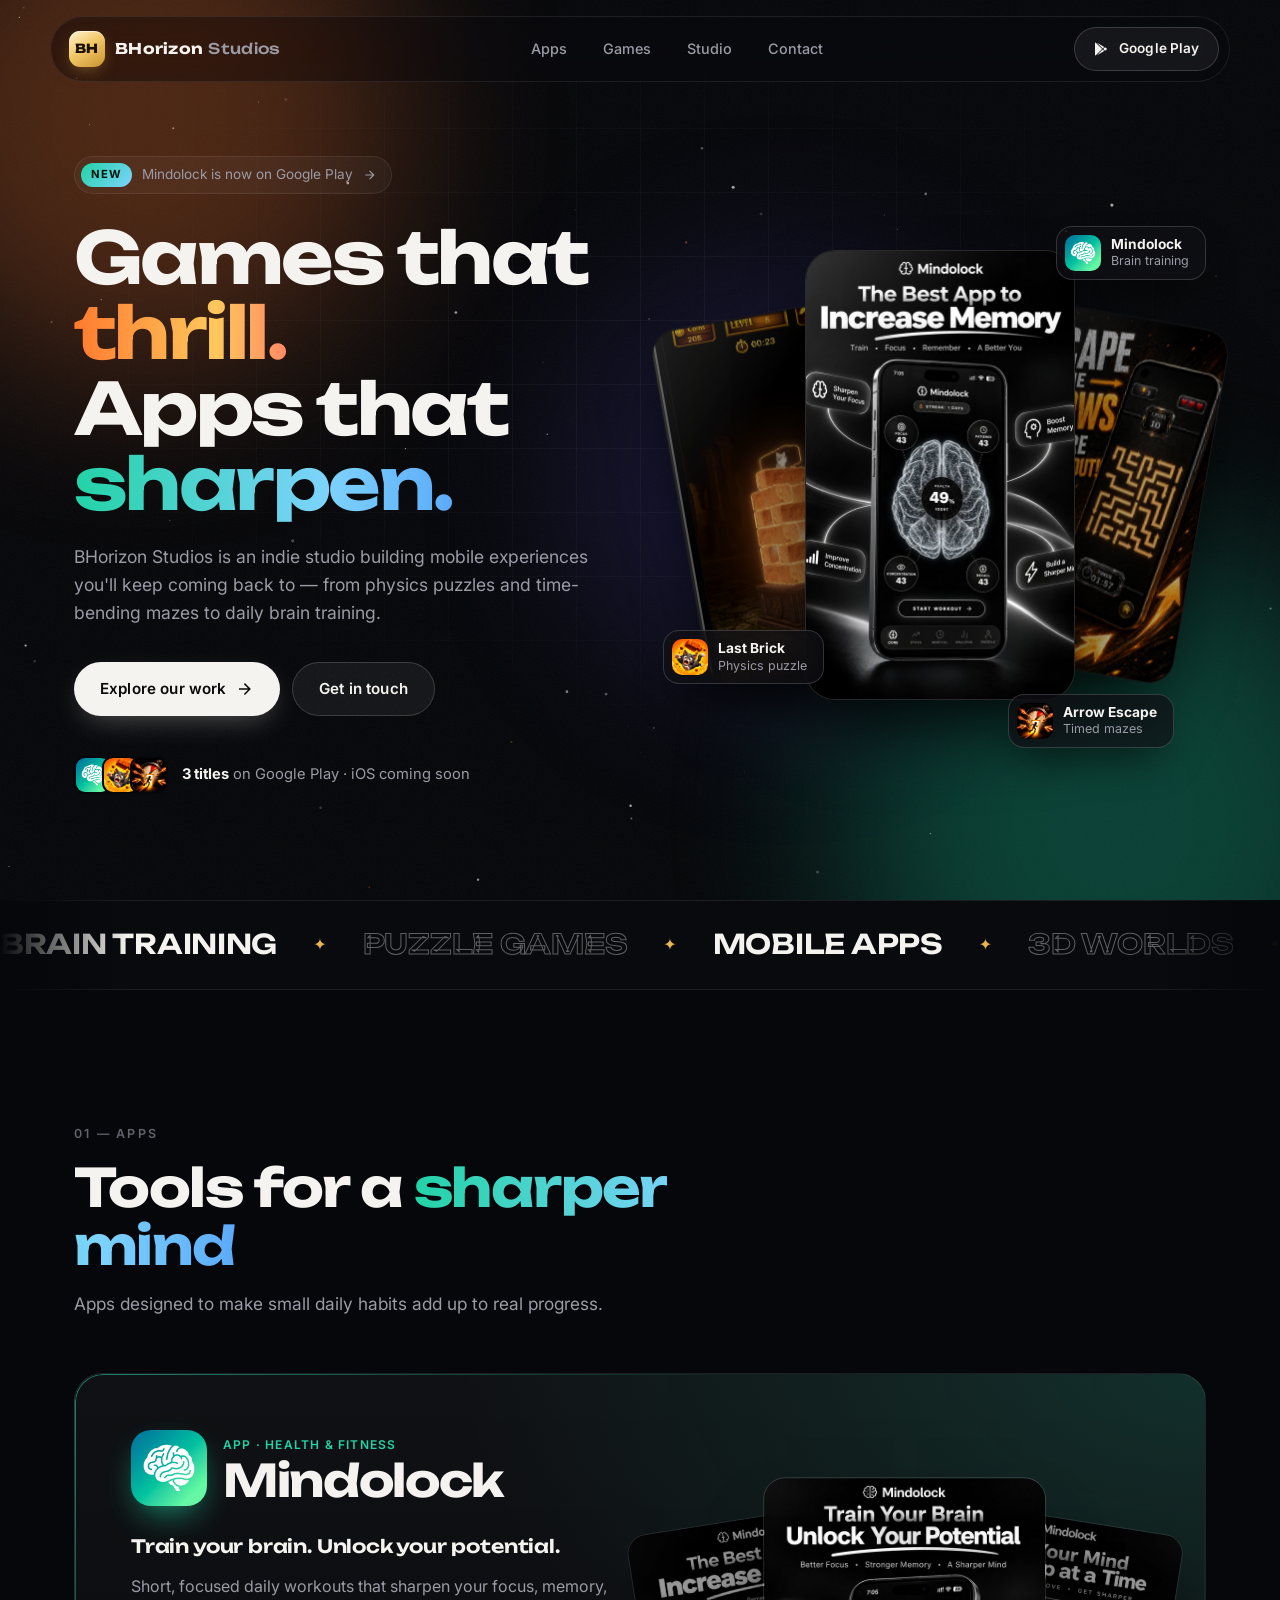
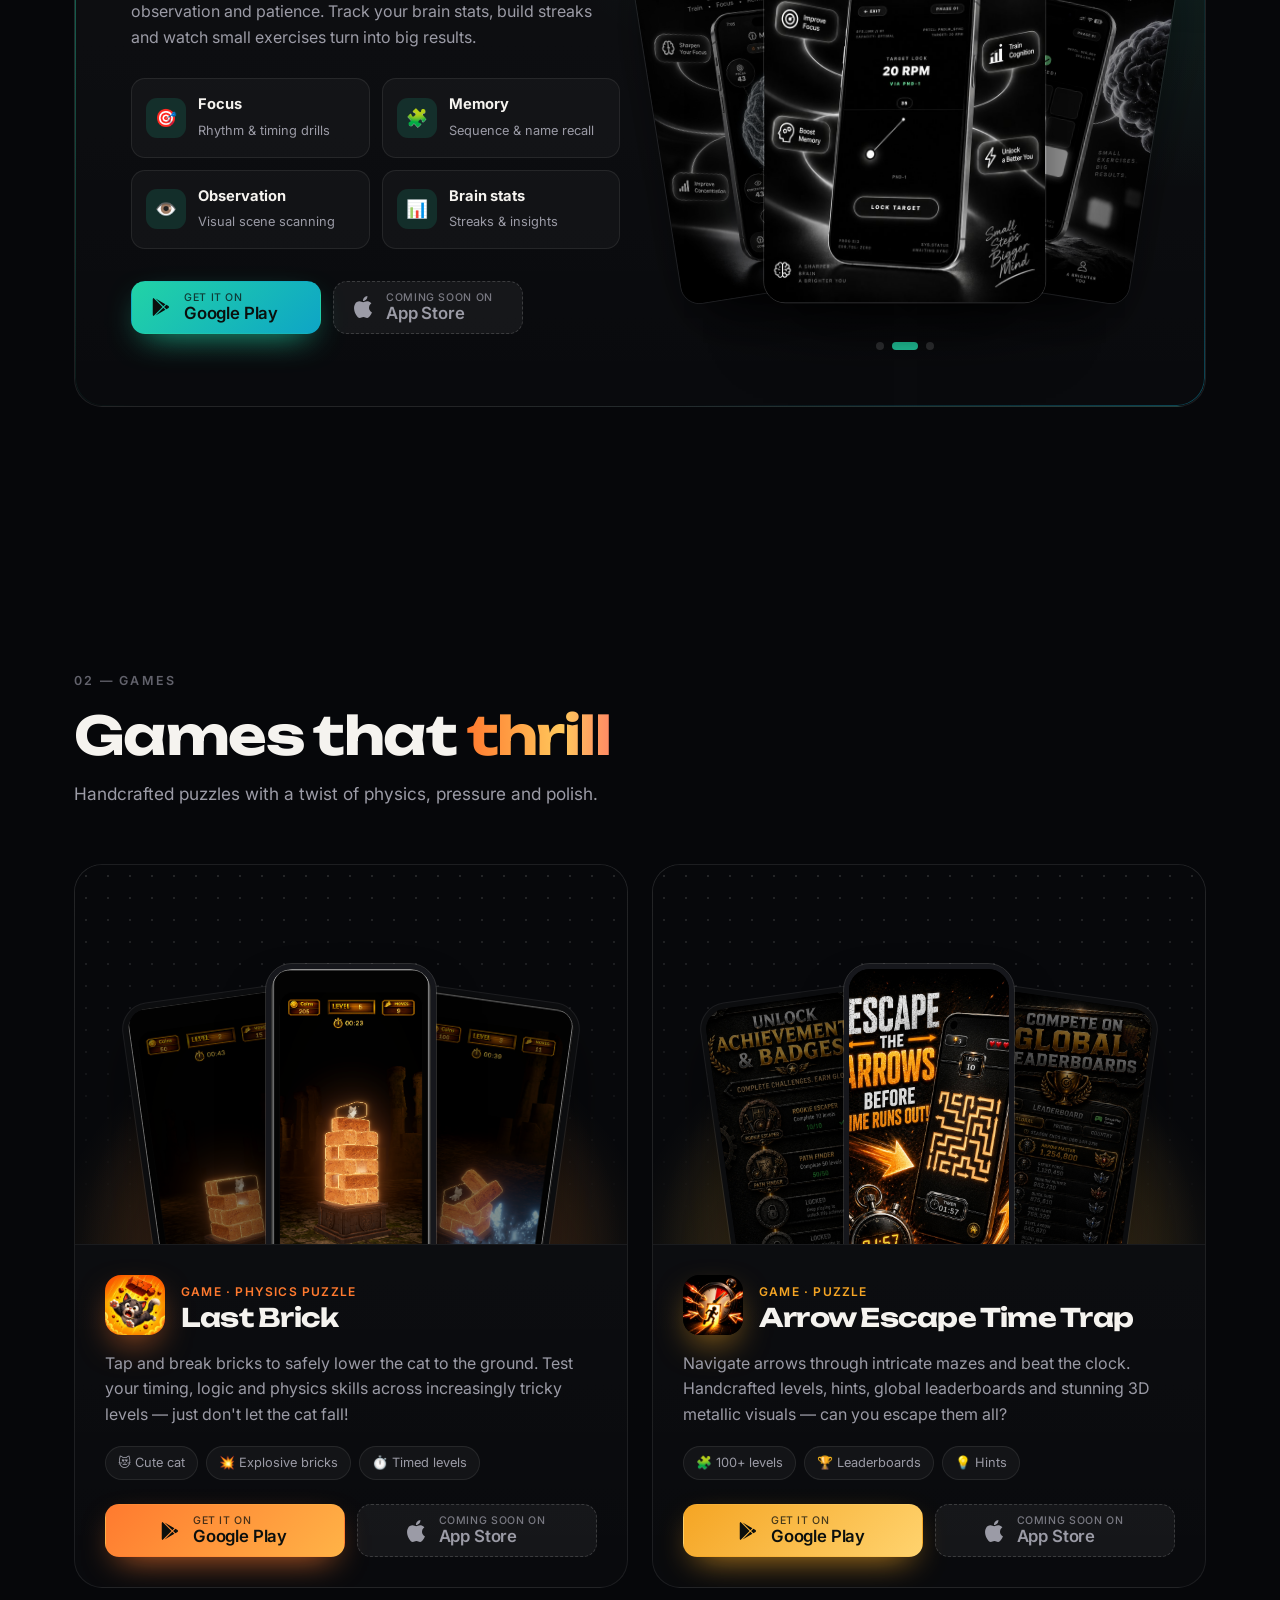
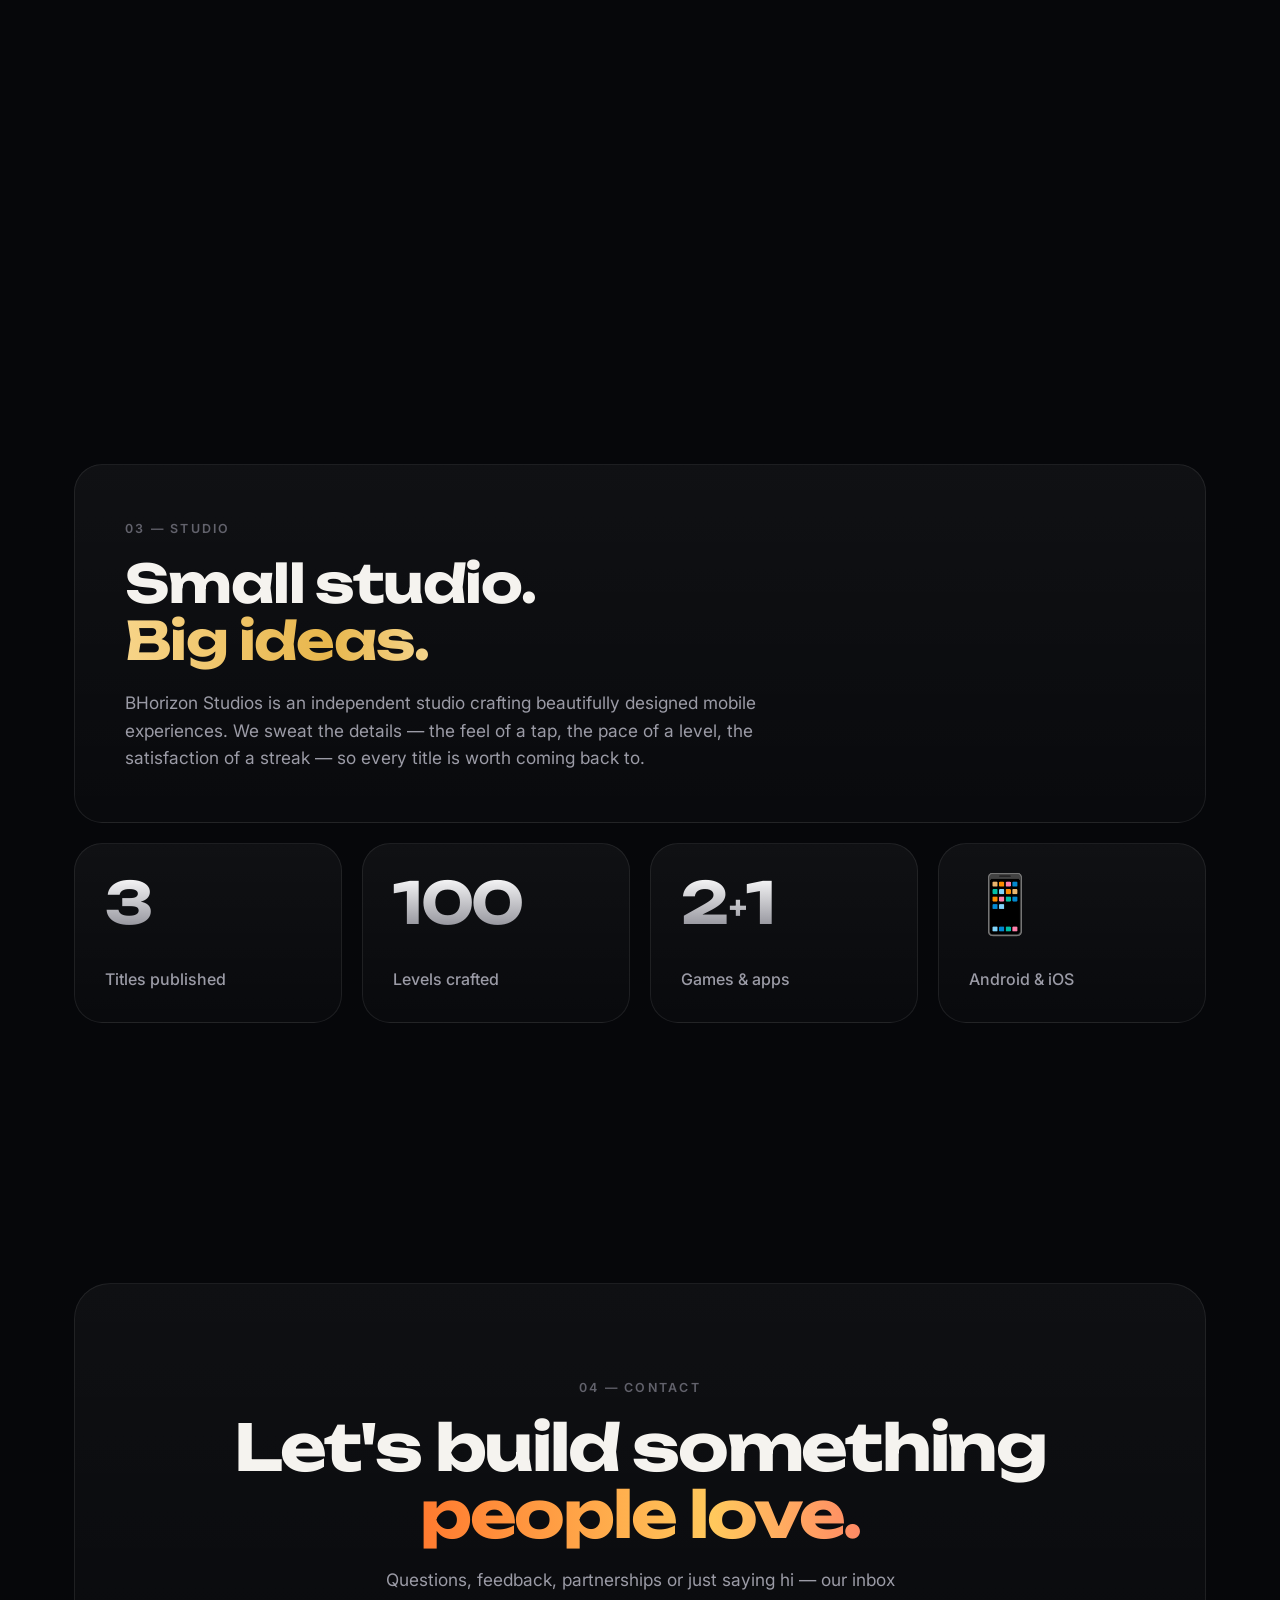
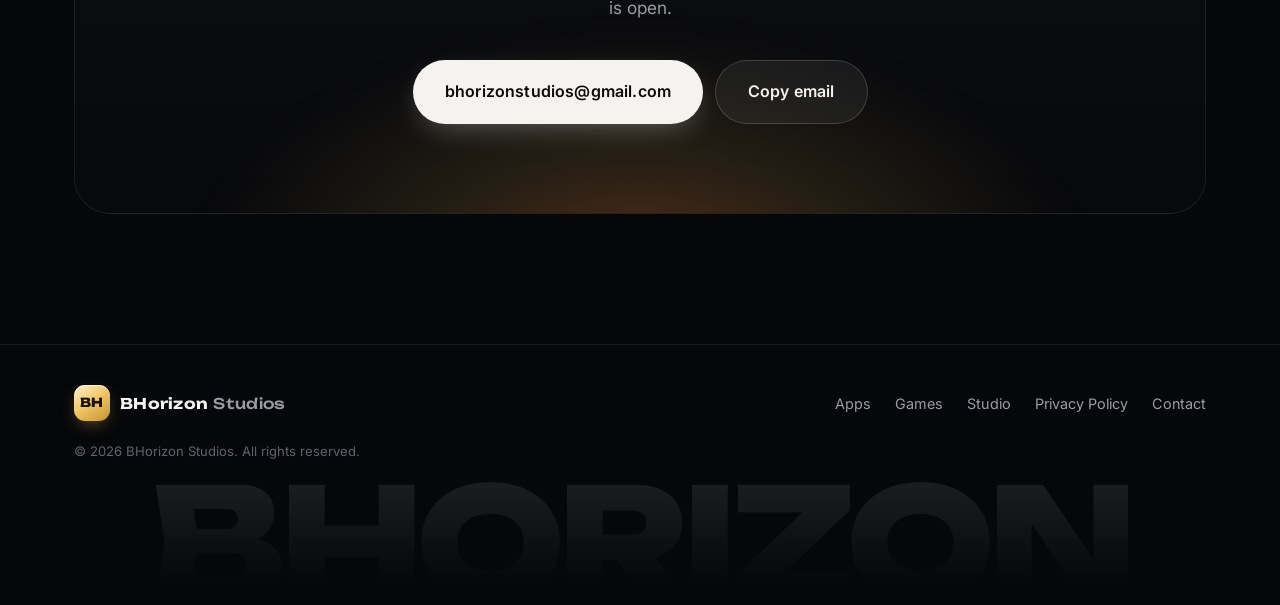
==== index.html @ cf38a423 "fix: Update Privacy Policy link Co-Authored-By: Claude Opus 5 <noreply@anthropic.com>" ====
<!DOCTYPE html>
<html lang="en">
<head>
    <meta charset="UTF-8">
    <meta name="viewport" content="width=device-width, initial-scale=1.0">
    <title>BHorizon Studios — Mobile Games & Apps</title>
    <meta name="description" content="BHorizon Studios is an indie studio crafting mobile games and apps, including the Mindolock brain training app, Last Brick and Arrow Escape Time Trap.">
    <meta name="keywords" content="BHorizon Studios, indie game studio, mobile games, mobile apps, puzzle games, brain training app, Mindolock, Last Brick, Arrow Escape Time Trap">
    <meta name="author" content="BHorizon Studios">
    <meta name="theme-color" content="#06070a">
    <meta name="google-site-verification" content="SRwXmnFms2iyLD_WMo2_tKZxyJA9gge3lx7Fp7iQSiI" />

    <!-- Open Graph -->
    <meta property="og:title" content="BHorizon Studios — Mobile Games & Apps">
    <meta property="og:description" content="Games that thrill. Apps that sharpen. Explore Mindolock, Last Brick and Arrow Escape Time Trap.">
    <meta property="og:type" content="website">
    <meta property="og:image" content="images/screenshot1.jpg">

    <!-- Fonts -->
    <link rel="preconnect" href="https://fonts.googleapis.com">
    <link rel="preconnect" href="https://fonts.gstatic.com" crossorigin>
    <link href="https://fonts.googleapis.com/css2?family=Unbounded:wght@500;600;700;800&family=Inter:wght@400;500;600;700&display=swap" rel="stylesheet">

    <link rel="stylesheet" href="style.css">
</head>
<body>

    <canvas id="bgCanvas" aria-hidden="true"></canvas>
    <div class="grain" aria-hidden="true"></div>

    <!-- ═══════════════ NAV ═══════════════ -->
    <header class="nav" id="navbar">
        <a href="#hero" class="nav-brand">
            <span class="brand-logo">BH</span>
            <span class="brand-text">BHorizon<span>Studios</span></span>
        </a>
        <nav class="nav-links" aria-label="Main">
            <a href="#apps">Apps</a>
            <a href="#games">Games</a>
            <a href="#studio">Studio</a>
            <a href="#contact">Contact</a>
        </nav>
        <a href="https://play.google.com/store/apps/dev?id=7368937019671498498" target="_blank" rel="noopener" class="btn btn-sm btn-glass nav-cta">
            <svg viewBox="0 0 24 24" width="16" height="16" aria-hidden="true"><path fill="currentColor" d="M3,20.5V3.5C3,2.91 3.34,2.39 3.84,2.15L13.69,12L3.84,21.85C3.34,21.61 3,21.09 3,20.5M16.81,15.12L6.05,21.34L14.54,12.85L16.81,15.12M20.16,10.81C20.5,11.08 20.75,11.5 20.75,12C20.75,12.5 20.53,12.9 20.18,13.18L17.89,14.5L15.39,12L17.89,9.5L20.16,10.81M6.05,2.66L16.81,8.88L14.54,11.15L6.05,2.66Z"/></svg>
            Google Play
        </a>
        <button class="nav-hamburger" id="navHamburger" aria-label="Toggle menu" aria-expanded="false">
            <span></span><span></span>
        </button>
    </header>

    <div class="mobile-menu" id="mobileMenu">
        <a href="#apps">Apps</a>
        <a href="#games">Games</a>
        <a href="#studio">Studio</a>
        <a href="#contact">Contact</a>
    </div>

    <main>
        <!-- ═══════════════ HERO ═══════════════ -->
        <section class="hero" id="hero">
            <div class="aurora" aria-hidden="true">
                <span class="aurora-blob a1"></span>
                <span class="aurora-blob a2"></span>
                <span class="aurora-blob a3"></span>
            </div>
            <div class="hero-grid-bg" aria-hidden="true"></div>

            <div class="container hero-layout">
                <div class="hero-copy">
                    <a href="#mindolock" class="hero-chip">
                        <span class="chip-new">NEW</span>
                        Mindolock is now on Google Play
                        <svg viewBox="0 0 24 24" width="14" height="14" aria-hidden="true"><path fill="currentColor" d="M4,11V13H16L10.5,18.5L11.92,19.92L19.84,12L11.92,4.08L10.5,5.5L16,11H4Z"/></svg>
                    </a>
                    <h1 class="hero-title">
                        Games that <span class="grad grad-warm">thrill.</span><br>
                        Apps that <span class="grad grad-cool">sharpen.</span>
                    </h1>
                    <p class="hero-subtitle">BHorizon Studios is an indie studio building mobile experiences you'll keep coming back to — from physics puzzles and time-bending mazes to daily brain training.</p>
                    <div class="hero-buttons">
                        <a href="#apps" class="btn btn-primary magnetic">
                            Explore our work
                            <svg viewBox="0 0 24 24" width="18" height="18" aria-hidden="true"><path fill="currentColor" d="M4,11V13H16L10.5,18.5L11.92,19.92L19.84,12L11.92,4.08L10.5,5.5L16,11H4Z"/></svg>
                        </a>
                        <a href="#contact" class="btn btn-glass magnetic">Get in touch</a>
                    </div>
                    <div class="hero-meta">
                        <div class="avatar-stack">
                            <img src="images/mindolock_icon.jpg" alt="Mindolock icon">
                            <img src="images/lastbrick_icon.jpg" alt="Last Brick icon">
                            <img src="images/arrowescape_icon.jpg" alt="Arrow Escape icon">
                        </div>
                        <p><strong>3 titles</strong> on Google Play · iOS coming soon</p>
                    </div>
                </div>

                <div class="hero-visual" id="heroVisual">
                    <div class="hero-stack">
                        <figure class="stack-card stack-left" data-depth="18">
                            <img src="images/lastbrick_ss1.jpg" alt="Last Brick gameplay">
                        </figure>
                        <figure class="stack-card stack-right" data-depth="18">
                            <img src="images/screenshot3.jpg" alt="Arrow Escape Time Trap poster">
                        </figure>
                        <figure class="stack-card stack-center" data-depth="30">
                            <img src="images/mindolock_ss1.jpg" alt="Mindolock brain dashboard">
                        </figure>
                        <div class="float-chip chip-a" data-depth="45"><img src="images/mindolock_icon.jpg" alt=""> <span><b>Mindolock</b>Brain training</span></div>
                        <div class="float-chip chip-b" data-depth="40"><img src="images/lastbrick_icon.jpg" alt=""> <span><b>Last Brick</b>Physics puzzle</span></div>
                        <div class="float-chip chip-c" data-depth="50"><img src="images/arrowescape_icon.jpg" alt=""> <span><b>Arrow Escape</b>Timed mazes</span></div>
                    </div>
                </div>
            </div>
        </section>

        <!-- ═══════════════ MARQUEE ═══════════════ -->
        <div class="marquee" aria-hidden="true">
            <div class="marquee-track">
                <span>Brain Training</span><i>✦</i><span>Puzzle Games</span><i>✦</i><span>Mobile Apps</span><i>✦</i><span>3D Worlds</span><i>✦</i><span>Indie Studio</span><i>✦</i>
                <span>Brain Training</span><i>✦</i><span>Puzzle Games</span><i>✦</i><span>Mobile Apps</span><i>✦</i><span>3D Worlds</span><i>✦</i><span>Indie Studio</span><i>✦</i>
            </div>
        </div>

        <!-- ═══════════════ APPS ═══════════════ -->
        <section class="section" id="apps">
            <div class="container">
                <div class="section-head reveal">
                    <span class="section-index">01 — Apps</span>
                    <h2 class="section-title">Tools for a <span class="grad grad-cool">sharper mind</span></h2>
                    <p class="section-subtitle">Apps designed to make small daily habits add up to real progress.</p>
                </div>

                <article class="product product-app spot reveal" id="mindolock" style="--accent: #22d3a6; --accent-2: #0ea5c6;">
                    <div class="product-info">
                        <div class="product-id">
                            <img src="images/mindolock_icon.jpg" alt="Mindolock app icon" class="product-icon">
                            <div>
                                <span class="product-kind">App · Health &amp; Fitness</span>
                                <h3 class="product-title">Mindolock</h3>
                            </div>
                        </div>
                        <p class="product-tagline">Train your brain. Unlock your potential.</p>
                        <p class="product-desc">Short, focused daily workouts that sharpen your focus, memory, observation and patience. Track your brain stats, build streaks and watch small exercises turn into big results.</p>

                        <ul class="feature-grid">
                            <li><span class="f-icon">🎯</span><div><b>Focus</b><small>Rhythm &amp; timing drills</small></div></li>
                            <li><span class="f-icon">🧩</span><div><b>Memory</b><small>Sequence &amp; name recall</small></div></li>
                            <li><span class="f-icon">👁️</span><div><b>Observation</b><small>Visual scene scanning</small></div></li>
                            <li><span class="f-icon">📊</span><div><b>Brain stats</b><small>Streaks &amp; insights</small></div></li>
                        </ul>

                        <div class="store-row">
                            <a href="https://play.google.com/store/apps/details?id=com.bhorizonstudios.mindolock" class="store-btn store-play magnetic" target="_blank" rel="noopener">
                                <svg viewBox="0 0 24 24" width="22" height="22" aria-hidden="true"><path fill="currentColor" d="M3,20.5V3.5C3,2.91 3.34,2.39 3.84,2.15L13.69,12L3.84,21.85C3.34,21.61 3,21.09 3,20.5M16.81,15.12L6.05,21.34L14.54,12.85L16.81,15.12M20.16,10.81C20.5,11.08 20.75,11.5 20.75,12C20.75,12.5 20.53,12.9 20.18,13.18L17.89,14.5L15.39,12L17.89,9.5L20.16,10.81M6.05,2.66L16.81,8.88L14.54,11.15L6.05,2.66Z"/></svg>
                                <span class="store-text"><small>Get it on</small>Google Play</span>
                            </a>
                            <!-- iOS: set href to the App Store link, remove class "store-soon" and aria-disabled, change "Coming soon on" to "Download on the" -->
                            <a href="#" class="store-btn store-apple store-soon" aria-disabled="true" title="Mindolock is coming soon to the App Store">
                                <svg viewBox="0 0 24 24" width="22" height="22" aria-hidden="true"><path fill="currentColor" d="M12.152 6.896c-.948 0-2.415-1.078-3.96-1.04-2.04.027-3.91 1.183-4.961 3.014-2.117 3.675-.546 9.103 1.519 12.09 1.013 1.454 2.208 3.09 3.792 3.039 1.52-.065 2.09-.987 3.935-.987 1.831 0 2.35.987 3.96.948 1.637-.026 2.676-1.48 3.676-2.948 1.156-1.688 1.636-3.325 1.662-3.415-.039-.013-3.182-1.221-3.22-4.857-.026-3.04 2.48-4.494 2.597-4.559-1.429-2.09-3.623-2.324-4.39-2.376-2-.156-3.675 1.09-4.61 1.09zM15.53 3.83c.843-1.012 1.4-2.427 1.245-3.83-1.207.052-2.662.805-3.532 1.818-.78.896-1.454 2.338-1.273 3.714 1.338.104 2.715-.688 3.559-1.701"/></svg>
                                <span class="store-text"><small>Coming soon on</small>App Store</span>
                            </a>
                        </div>
                    </div>

                    <div class="product-media">
                        <div class="poster-fan" data-gallery="mindolock" id="mindolockFan">
                            <button class="poster p1" data-index="2" aria-label="Open screenshot"><img src="images/mindolock_ss2.jpg" alt="Mindolock sequence memory exercise" loading="lazy"></button>
                            <button class="poster p2" data-index="1" aria-label="Open screenshot"><img src="images/mindolock_ss4.jpg" alt="Mindolock focus training exercise" loading="lazy"></button>
                            <button class="poster p3" data-index="0" aria-label="Open screenshot"><img src="images/mindolock_ss1.jpg" alt="Mindolock brain dashboard" loading="lazy"></button>
                        </div>
                        <div class="fan-dots" aria-hidden="true"><span class="on"></span><span></span><span></span></div>
                    </div>
                </article>
            </div>
        </section>

        <!-- ═══════════════ GAMES ═══════════════ -->
        <section class="section" id="games">
            <div class="container">
                <div class="section-head reveal">
                    <span class="section-index">02 — Games</span>
                    <h2 class="section-title">Games that <span class="grad grad-warm">thrill</span></h2>
                    <p class="section-subtitle">Handcrafted puzzles with a twist of physics, pressure and polish.</p>
                </div>

                <div class="games-grid">
                    <!-- Last Brick -->
                    <article class="game-card spot tilt reveal" style="--accent: #ff7a2f; --accent-2: #ffb347;">
                        <div class="game-cover">
                            <div class="phones" data-gallery="lastbrick">
                                <button class="phone ph-l" data-index="1"><img src="images/lastbrick_ss2.jpg" alt="Last Brick level" loading="lazy"></button>
                                <button class="phone ph-r" data-index="2"><img src="images/lastbrick_ss3.jpg" alt="Last Brick explosion" loading="lazy"></button>
                                <button class="phone ph-c" data-index="0"><img src="images/lastbrick_ss1.jpg" alt="Last Brick gameplay" loading="lazy"></button>
                            </div>
                        </div>
                        <div class="game-body">
                            <div class="product-id">
                                <img src="images/lastbrick_icon.jpg" alt="Last Brick icon" class="product-icon sm">
                                <div>
                                    <span class="product-kind">Game · Physics Puzzle</span>
                                    <h3 class="product-title sm">Last Brick</h3>
                                </div>
                            </div>
                            <p class="product-desc">Tap and break bricks to safely lower the cat to the ground. Test your timing, logic and physics skills across increasingly tricky levels — just don't let the cat fall!</p>
                            <div class="tags">
                                <span>😻 Cute cat</span><span>💥 Explosive bricks</span><span>⏱️ Timed levels</span>
                            </div>
                            <div class="store-row">
                                <a href="https://play.google.com/store/apps/details?id=com.bhorizonstudios.lastbrick" class="store-btn store-play magnetic" target="_blank" rel="noopener">
                                    <svg viewBox="0 0 24 24" width="22" height="22" aria-hidden="true"><path fill="currentColor" d="M3,20.5V3.5C3,2.91 3.34,2.39 3.84,2.15L13.69,12L3.84,21.85C3.34,21.61 3,21.09 3,20.5M16.81,15.12L6.05,21.34L14.54,12.85L16.81,15.12M20.16,10.81C20.5,11.08 20.75,11.5 20.75,12C20.75,12.5 20.53,12.9 20.18,13.18L17.89,14.5L15.39,12L17.89,9.5L20.16,10.81M6.05,2.66L16.81,8.88L14.54,11.15L6.05,2.66Z"/></svg>
                                    <span class="store-text"><small>Get it on</small>Google Play</span>
                                </a>
                                <!-- iOS: set href to the App Store link, remove class "store-soon" and aria-disabled, change "Coming soon on" to "Download on the" -->
                                <a href="#" class="store-btn store-apple store-soon" aria-disabled="true" title="Last Brick is coming soon to the App Store">
                                    <svg viewBox="0 0 24 24" width="22" height="22" aria-hidden="true"><path fill="currentColor" d="M12.152 6.896c-.948 0-2.415-1.078-3.96-1.04-2.04.027-3.91 1.183-4.961 3.014-2.117 3.675-.546 9.103 1.519 12.09 1.013 1.454 2.208 3.09 3.792 3.039 1.52-.065 2.09-.987 3.935-.987 1.831 0 2.35.987 3.96.948 1.637-.026 2.676-1.48 3.676-2.948 1.156-1.688 1.636-3.325 1.662-3.415-.039-.013-3.182-1.221-3.22-4.857-.026-3.04 2.48-4.494 2.597-4.559-1.429-2.09-3.623-2.324-4.39-2.376-2-.156-3.675 1.09-4.61 1.09zM15.53 3.83c.843-1.012 1.4-2.427 1.245-3.83-1.207.052-2.662.805-3.532 1.818-.78.896-1.454 2.338-1.273 3.714 1.338.104 2.715-.688 3.559-1.701"/></svg>
                                    <span class="store-text"><small>Coming soon on</small>App Store</span>
                                </a>
                            </div>
                        </div>
                    </article>

                    <!-- Arrow Escape -->
                    <article class="game-card spot tilt reveal" style="--accent: #f5a524; --accent-2: #ffd36e;">
                        <div class="game-cover">
                            <div class="phones" data-gallery="arrow">
                                <button class="phone ph-l" data-index="1"><img src="images/screenshot2.jpg" alt="Arrow Escape achievements" loading="lazy"></button>
                                <button class="phone ph-r" data-index="2"><img src="images/screenshot4.jpg" alt="Arrow Escape leaderboards" loading="lazy"></button>
                                <button class="phone ph-c" data-index="0"><img src="images/screenshot3.jpg" alt="Arrow Escape gameplay" loading="lazy"></button>
                            </div>
                        </div>
                        <div class="game-body">
                            <div class="product-id">
                                <img src="images/arrowescape_icon.jpg" alt="Arrow Escape icon" class="product-icon sm">
                                <div>
                                    <span class="product-kind">Game · Puzzle</span>
                                    <h3 class="product-title sm">Arrow Escape Time Trap</h3>
                                </div>
                            </div>
                            <p class="product-desc">Navigate arrows through intricate mazes and beat the clock. Handcrafted levels, hints, global leaderboards and stunning 3D metallic visuals — can you escape them all?</p>
                            <div class="tags">
                                <span>🧩 100+ levels</span><span>🏆 Leaderboards</span><span>💡 Hints</span>
                            </div>
                            <div class="store-row">
                                <a href="https://play.google.com/store/apps/details?id=com.bhorizonstudios.arrowescape" class="store-btn store-play magnetic" target="_blank" rel="noopener" id="download-arrow-escape">
                                    <svg viewBox="0 0 24 24" width="22" height="22" aria-hidden="true"><path fill="currentColor" d="M3,20.5V3.5C3,2.91 3.34,2.39 3.84,2.15L13.69,12L3.84,21.85C3.34,21.61 3,21.09 3,20.5M16.81,15.12L6.05,21.34L14.54,12.85L16.81,15.12M20.16,10.81C20.5,11.08 20.75,11.5 20.75,12C20.75,12.5 20.53,12.9 20.18,13.18L17.89,14.5L15.39,12L17.89,9.5L20.16,10.81M6.05,2.66L16.81,8.88L14.54,11.15L6.05,2.66Z"/></svg>
                                    <span class="store-text"><small>Get it on</small>Google Play</span>
                                </a>
                                <!-- iOS: set href to the App Store link, remove class "store-soon" and aria-disabled, change "Coming soon on" to "Download on the" -->
                                <a href="#" class="store-btn store-apple store-soon" aria-disabled="true" title="Arrow Escape Time Trap is coming soon to the App Store">
                                    <svg viewBox="0 0 24 24" width="22" height="22" aria-hidden="true"><path fill="currentColor" d="M12.152 6.896c-.948 0-2.415-1.078-3.96-1.04-2.04.027-3.91 1.183-4.961 3.014-2.117 3.675-.546 9.103 1.519 12.09 1.013 1.454 2.208 3.09 3.792 3.039 1.52-.065 2.09-.987 3.935-.987 1.831 0 2.35.987 3.96.948 1.637-.026 2.676-1.48 3.676-2.948 1.156-1.688 1.636-3.325 1.662-3.415-.039-.013-3.182-1.221-3.22-4.857-.026-3.04 2.48-4.494 2.597-4.559-1.429-2.09-3.623-2.324-4.39-2.376-2-.156-3.675 1.09-4.61 1.09zM15.53 3.83c.843-1.012 1.4-2.427 1.245-3.83-1.207.052-2.662.805-3.532 1.818-.78.896-1.454 2.338-1.273 3.714 1.338.104 2.715-.688 3.559-1.701"/></svg>
                                    <span class="store-text"><small>Coming soon on</small>App Store</span>
                                </a>
                            </div>
                        </div>
                    </article>
                </div>

                <div class="lab-banner spot reveal">
                    <div class="lab-orb" aria-hidden="true"></div>
                    <div>
                        <span class="section-index">In the lab</span>
                        <h3>More games &amp; apps are on the way.</h3>
                        <p>Follow us on Google Play to be first in line when the next title drops — iOS versions are on the way too.</p>
                    </div>
                    <a href="https://play.google.com/store/apps/dev?id=7368937019671498498" class="btn btn-glass magnetic" target="_blank" rel="noopener">Follow on Google Play →</a>
                </div>
            </div>
        </section>

        <!-- ═══════════════ STUDIO ═══════════════ -->
        <section class="section" id="studio">
            <div class="container">
                <div class="bento">
                    <div class="bento-card bento-intro spot reveal">
                        <span class="section-index">03 — Studio</span>
                        <h2 class="section-title">Small studio.<br><span class="grad grad-gold">Big ideas.</span></h2>
                        <p>BHorizon Studios is an independent studio crafting beautifully designed mobile experiences. We sweat the details — the feel of a tap, the pace of a level, the satisfaction of a streak — so every title is worth coming back to.</p>
                    </div>
                    <div class="bento-card stat spot reveal">
                        <span class="stat-num"><span class="counter" data-target="3">0</span></span>
                        <span class="stat-label">Titles published</span>
                    </div>
                    <div class="bento-card stat spot reveal">
                        <span class="stat-num"><span class="counter" data-target="100" data-suffix="+">0</span></span>
                        <span class="stat-label">Levels crafted</span>
                    </div>
                    <div class="bento-card stat spot reveal">
                        <span class="stat-num">2<small>+</small>1</span>
                        <span class="stat-label">Games &amp; apps</span>
                    </div>
                    <div class="bento-card stat spot reveal">
                        <span class="stat-num emoji">📱</span>
                        <span class="stat-label">Android &amp; iOS</span>
                    </div>
                </div>
            </div>
        </section>

        <!-- ═══════════════ CONTACT ═══════════════ -->
        <section class="section" id="contact">
            <div class="container">
                <div class="cta spot reveal">
                    <div class="cta-glow" aria-hidden="true"></div>
                    <span class="section-index">04 — Contact</span>
                    <h2 class="cta-title">Let's build something<br><span class="grad grad-warm">people love.</span></h2>
                    <p class="section-subtitle">Questions, feedback, partnerships or just saying hi — our inbox is open.</p>
                    <div class="cta-actions">
                        <a href="mailto:bhorizonstudios@gmail.com" class="btn btn-primary btn-lg magnetic">bhorizonstudios@gmail.com</a>
                        <button class="btn btn-glass btn-lg" id="copyEmail" data-email="bhorizonstudios@gmail.com">Copy email</button>
                    </div>
                </div>
            </div>
        </section>
    </main>

    <!-- ═══════════════ FOOTER ═══════════════ -->
    <footer class="footer">
        <div class="container footer-inner">
            <a href="#hero" class="nav-brand">
                <span class="brand-logo">BH</span>
                <span class="brand-text">BHorizon<span>Studios</span></span>
            </a>
            <nav class="footer-links" aria-label="Footer">
                <a href="#apps">Apps</a>
                <a href="#games">Games</a>
                <a href="#studio">Studio</a>
                <a href="https://sites.google.com/view/bhorizonstudios/home" target="_blank" rel="noopener">Privacy Policy</a>
                <a href="mailto:bhorizonstudios@gmail.com">Contact</a>
            </nav>
            <p class="footer-copy">&copy; <span id="year">2026</span> BHorizon Studios. All rights reserved.</p>
        </div>
        <div class="footer-wordmark" aria-hidden="true">BHORIZON</div>
    </footer>

    <!-- Lightbox -->
    <div class="lightbox" id="lightbox" hidden role="dialog" aria-modal="true" aria-label="Screenshot viewer">
        <button class="lb-btn lb-close" aria-label="Close">✕</button>
        <button class="lb-btn lb-prev" aria-label="Previous">‹</button>
        <img class="lb-img" alt="">
        <button class="lb-btn lb-next" aria-label="Next">›</button>
        <div class="lb-count"></div>
    </div>

    <script src="script.js"></script>
</body>
</html>
---- style.css ----
/* ══════════════════════════════════════════════════════════════
   BHORIZON STUDIOS — Midnight Glass Theme
   ══════════════════════════════════════════════════════════════ */

*, *::before, *::after { margin: 0; padding: 0; box-sizing: border-box; }

:root {
    --bg: #06070a;
    --bg-2: #0b0d12;
    --surface: rgba(255, 255, 255, 0.035);
    --surface-2: rgba(255, 255, 255, 0.06);
    --line: rgba(255, 255, 255, 0.08);
    --line-strong: rgba(255, 255, 255, 0.16);
    --text: #f5f3ef;
    --muted: #9b9ba6;
    --dim: #62626c;

    --gold: #e8b64c;
    --warm-1: #ff7a2f;
    --warm-2: #ffc85c;
    --cool-1: #22d3a6;
    --cool-2: #3b82f6;

    --radius: 18px;
    --radius-lg: 28px;
    --max: 1180px;
    --ease: cubic-bezier(0.22, 1, 0.36, 1);

    --font-display: 'Unbounded', 'Inter', system-ui, sans-serif;
    --font-body: 'Inter', system-ui, -apple-system, 'Segoe UI', sans-serif;
}

html { scroll-behavior: smooth; -webkit-font-smoothing: antialiased; }

body {
    font-family: var(--font-body);
    background: var(--bg);
    color: var(--text);
    line-height: 1.6;
    overflow-x: hidden;
}

img { max-width: 100%; display: block; }
a { color: inherit; text-decoration: none; }
button { font: inherit; color: inherit; background: none; border: 0; cursor: pointer; }
::selection { background: var(--gold); color: #000; }

.container { max-width: var(--max); margin: 0 auto; padding: 0 24px; position: relative; z-index: 2; }

/* ── Background layers ─────────────────────────────────────── */
#bgCanvas {
    position: fixed; inset: 0;
    width: 100%; height: 100%;
    z-index: 0; pointer-events: none;
}

.grain {
    position: fixed; inset: 0;
    z-index: 1; pointer-events: none;
    opacity: 0.045;
    background-image: url("data:image/svg+xml,%3Csvg xmlns='http://www.w3.org/2000/svg' width='160' height='160'%3E%3Cfilter id='n'%3E%3CfeTurbulence type='fractalNoise' baseFrequency='0.9' numOctaves='3' stitchTiles='stitch'/%3E%3C/filter%3E%3Crect width='100%25' height='100%25' filter='url(%23n)'/%3E%3C/svg%3E");
}

/* ── Gradient text ─────────────────────────────────────────── */
.grad {
    background-size: 200% auto;
    -webkit-background-clip: text; background-clip: text;
    -webkit-text-fill-color: transparent;
    animation: grad-shift 6s linear infinite;
}
.grad-warm { background-image: linear-gradient(90deg, var(--warm-1), var(--warm-2), #ff4d6d, var(--warm-1)); }
.grad-cool { background-image: linear-gradient(90deg, var(--cool-1), #7dd3fc, var(--cool-2), var(--cool-1)); }
.grad-gold { background-image: linear-gradient(90deg, #f7d488, var(--gold), #fff1c9, #f7d488); }

@keyframes grad-shift { to { background-position: 200% center; } }

/* ── Buttons ───────────────────────────────────────────────── */
.btn {
    display: inline-flex; align-items: center; justify-content: center; gap: 10px;
    padding: 14px 26px;
    border-radius: 999px;
    font-weight: 600; font-size: 0.95rem;
    letter-spacing: 0.01em;
    white-space: nowrap;
    transition: transform 0.35s var(--ease), box-shadow 0.35s var(--ease), background 0.3s, border-color 0.3s;
    will-change: transform;
}
.btn-sm { padding: 10px 18px; font-size: 0.85rem; }
.btn-lg { padding: 18px 32px; font-size: 1rem; }
.btn-block { width: 100%; }

.btn-primary {
    background: var(--text); color: #0a0a0a;
    box-shadow: 0 10px 30px -10px rgba(255, 255, 255, 0.35);
}
.btn-primary:hover { box-shadow: 0 16px 40px -10px rgba(255, 255, 255, 0.5); }

.btn-glass {
    background: var(--surface-2);
    border: 1px solid var(--line-strong);
    backdrop-filter: blur(12px); -webkit-backdrop-filter: blur(12px);
}
.btn-glass:hover { background: rgba(255, 255, 255, 0.1); border-color: rgba(255, 255, 255, 0.3); }

.btn-accent {
    background: linear-gradient(135deg, var(--accent), var(--accent-2));
    color: #07120f;
    box-shadow: 0 12px 34px -12px var(--accent);
}
.btn-accent:hover { box-shadow: 0 18px 44px -10px var(--accent); transform: translateY(-2px); }

/* ── Nav ───────────────────────────────────────────────────── */
.nav {
    position: fixed; top: 16px; left: 50%;
    transform: translateX(-50%);
    z-index: 100;
    width: min(calc(100% - 32px), var(--max));
    display: flex; align-items: center; justify-content: space-between; gap: 16px;
    padding: 10px 10px 10px 18px;
    border-radius: 999px;
    background: rgba(10, 11, 15, 0.45);
    border: 1px solid var(--line);
    backdrop-filter: blur(20px) saturate(140%); -webkit-backdrop-filter: blur(20px) saturate(140%);
    transition: background 0.4s, box-shadow 0.4s, top 0.4s var(--ease);
}
.nav.scrolled {
    top: 10px;
    background: rgba(10, 11, 15, 0.78);
    box-shadow: 0 20px 50px -20px rgba(0, 0, 0, 0.8);
}

.nav-brand { display: flex; align-items: center; gap: 10px; }

.brand-logo {
    width: 36px; height: 36px;
    display: grid; place-items: center;
    border-radius: 11px;
    font-family: var(--font-display); font-weight: 800; font-size: 0.78rem;
    letter-spacing: 0.02em;
    color: #1a1204;
    background: linear-gradient(145deg, #fff3d1 0%, #f2c96a 45%, #c9922f 100%);
    box-shadow: inset 0 1px 0 rgba(255, 255, 255, 0.6), 0 6px 18px -6px rgba(232, 182, 76, 0.55);
}

.brand-text {
    font-family: var(--font-display); font-weight: 700; font-size: 0.92rem;
    letter-spacing: 0.02em;
}
.brand-text span { color: var(--muted); font-weight: 500; margin-left: 5px; }

.nav-links { display: flex; gap: 4px; }
.nav-links a {
    position: relative;
    padding: 8px 16px; border-radius: 999px;
    font-size: 0.9rem; font-weight: 500; color: var(--muted);
    transition: color 0.3s, background 0.3s;
}
.nav-links a:hover { color: var(--text); }
.nav-links a.active { color: var(--text); background: var(--surface-2); }

.nav-hamburger { display: none; width: 42px; height: 42px; border-radius: 50%; background: var(--surface-2); position: relative; }
.nav-hamburger span {
    position: absolute; left: 12px; right: 12px; height: 2px; border-radius: 2px;
    background: var(--text); transition: transform 0.35s var(--ease), top 0.35s var(--ease);
}
.nav-hamburger span:first-child { top: 16px; }
.nav-hamburger span:last-child { top: 24px; }
.nav-hamburger.active span:first-child { top: 20px; transform: rotate(45deg); }
.nav-hamburger.active span:last-child { top: 20px; transform: rotate(-45deg); }

.mobile-menu {
    position: fixed; inset: 0; z-index: 90;
    display: flex; flex-direction: column; justify-content: center; align-items: center; gap: 10px;
    background: rgba(6, 7, 10, 0.94);
    backdrop-filter: blur(20px); -webkit-backdrop-filter: blur(20px);
    opacity: 0; visibility: hidden;
    transition: opacity 0.4s, visibility 0.4s;
}
.mobile-menu.active { opacity: 1; visibility: visible; }
.mobile-menu a {
    font-family: var(--font-display); font-size: 2rem; font-weight: 700;
    transform: translateY(20px); opacity: 0;
    transition: transform 0.5s var(--ease), opacity 0.5s, color 0.3s;
}
.mobile-menu.active a { transform: none; opacity: 1; }
.mobile-menu.active a:nth-child(2) { transition-delay: 0.05s; }
.mobile-menu.active a:nth-child(3) { transition-delay: 0.1s; }
.mobile-menu.active a:nth-child(4) { transition-delay: 0.15s; }
.mobile-menu a:hover { color: var(--gold); }

/* ── Hero ──────────────────────────────────────────────────── */
.hero {
    position: relative;
    min-height: 100vh; min-height: 100svh;
    display: flex; align-items: center;
    padding: 130px 0 80px;
    overflow: hidden;
}

.aurora { position: absolute; inset: 0; z-index: 1; pointer-events: none; }
.aurora-blob {
    position: absolute; border-radius: 50%;
    filter: blur(90px); opacity: 0.45;
    animation: drift 18s ease-in-out infinite alternate;
    will-change: transform;
}
.a1 { width: 520px; height: 520px; background: #ff7a2f; top: -140px; left: -120px; opacity: 0.28; }
.a2 { width: 560px; height: 560px; background: #16c79a; bottom: -200px; right: -120px; opacity: 0.3; animation-delay: -6s; }
.a3 { width: 420px; height: 420px; background: #6d5bff; top: 30%; left: 45%; opacity: 0.18; animation-delay: -12s; }

.hero.offscreen .aurora-blob, .hero.offscreen .float-chip { animation-play-state: paused; }

@keyframes drift {
    0% { transform: translate(0, 0) scale(1); }
    50% { transform: translate(60px, 40px) scale(1.12); }
    100% { transform: translate(-40px, 70px) scale(0.95); }
}

.hero-grid-bg {
    position: absolute; inset: 0; z-index: 1; pointer-events: none;
    background-image:
        linear-gradient(var(--line) 1px, transparent 1px),
        linear-gradient(90deg, var(--line) 1px, transparent 1px);
    background-size: 64px 64px;
    mask-image: radial-gradient(ellipse 70% 60% at 50% 40%, #000 20%, transparent 75%);
    -webkit-mask-image: radial-gradient(ellipse 70% 60% at 50% 40%, #000 20%, transparent 75%);
    opacity: 0.5;
}

.hero-layout {
    display: grid; grid-template-columns: 1.05fr 1fr;
    align-items: center; gap: 40px;
    width: 100%;
}

.hero-chip {
    display: inline-flex; align-items: center; gap: 10px;
    padding: 6px 14px 6px 6px;
    border-radius: 999px;
    font-size: 0.85rem; color: var(--muted);
    background: var(--surface);
    border: 1px solid var(--line);
    transition: border-color 0.3s, color 0.3s;
    animation: rise 0.9s var(--ease) both;
}
.hero-chip:hover { border-color: rgba(34, 211, 166, 0.5); color: var(--text); }
.chip-new {
    padding: 3px 10px; border-radius: 999px;
    font-size: 0.7rem; font-weight: 700; letter-spacing: 0.08em;
    color: #04130e;
    background: linear-gradient(135deg, var(--cool-1), #7dd3fc);
}

.hero-title {
    margin: 26px 0 22px;
    font-family: var(--font-display);
    font-size: clamp(2.5rem, 5.6vw, 4.6rem);
    font-weight: 700;
    line-height: 1.05;
    letter-spacing: -0.035em;
    animation: rise 0.9s 0.1s var(--ease) both;
}

.hero-subtitle {
    max-width: 520px;
    font-size: 1.1rem; color: var(--muted);
    animation: rise 0.9s 0.2s var(--ease) both;
}

.hero-buttons { display: flex; flex-wrap: wrap; gap: 12px; margin-top: 34px; animation: rise 0.9s 0.3s var(--ease) both; }

.hero-meta {
    display: flex; align-items: center; gap: 14px;
    margin-top: 40px; color: var(--muted); font-size: 0.92rem;
    animation: rise 0.9s 0.4s var(--ease) both;
}
.hero-meta strong { color: var(--text); }
.avatar-stack { display: flex; }
.avatar-stack img {
    width: 38px; height: 38px; border-radius: 11px;
    border: 2px solid var(--bg);
    object-fit: cover;
}
.avatar-stack img + img { margin-left: -10px; }

@keyframes rise {
    from { opacity: 0; transform: translateY(24px); }
    to { opacity: 1; transform: none; }
}

/* Hero stack */
.hero-visual {
    position: relative; height: 580px;
    perspective: 1400px;
    animation: rise 1.1s 0.25s var(--ease) both;
}
.hero-stack { position: absolute; inset: 0; transform-style: preserve-3d; }

.stack-card {
    position: absolute; top: 50%; left: 50%;
    width: 250px; aspect-ratio: 3 / 5;
    border-radius: 30px;
    overflow: hidden;
    border: 1px solid var(--line-strong);
    background: #000;
    box-shadow: 0 40px 80px -20px rgba(0, 0, 0, 0.9), inset 0 0 0 6px rgba(0, 0, 0, 0.6);
    transition: transform 0.6s var(--ease);
}
.stack-card img { width: 100%; height: 100%; object-fit: cover; }
.stack-card::after {
    content: ''; position: absolute; inset: 0; pointer-events: none;
    background: linear-gradient(130deg, rgba(255, 255, 255, 0.18), transparent 35%);
}
.stack-center { --base: translate(-50%, -50%); transform: var(--base); z-index: 3; width: 270px; }
.stack-left { --base: translate(-112%, -46%) rotate(-10deg) scale(0.86); transform: var(--base); z-index: 2; filter: brightness(0.7); }
.stack-right { --base: translate(12%, -46%) rotate(10deg) scale(0.86); transform: var(--base); z-index: 2; filter: brightness(0.7); }

.hero-visual:hover .stack-left { --base: translate(-125%, -46%) rotate(-14deg) scale(0.88); filter: brightness(0.9); }
.hero-visual:hover .stack-right { --base: translate(25%, -46%) rotate(14deg) scale(0.88); filter: brightness(0.9); }

.float-chip {
    position: absolute; z-index: 5;
    display: flex; align-items: center; gap: 10px;
    padding: 8px 16px 8px 8px;
    border-radius: 16px;
    background: rgba(16, 17, 22, 0.7);
    border: 1px solid var(--line-strong);
    backdrop-filter: blur(16px); -webkit-backdrop-filter: blur(16px);
    box-shadow: 0 20px 40px -15px rgba(0, 0, 0, 0.8);
    font-size: 0.78rem; color: var(--muted);
    animation: bob 6s ease-in-out infinite;
    transition: transform 0.4s var(--ease);
}
.float-chip img { width: 36px; height: 36px; border-radius: 10px; object-fit: cover; }
.float-chip b { display: block; color: var(--text); font-size: 0.86rem; }
.float-chip span { line-height: 1.3; }
.chip-a { top: 7%; right: 0; }
.chip-b { bottom: 14%; left: -2%; animation-delay: -2s; }
.chip-c { bottom: 3%; right: 6%; animation-delay: -4s; }

@keyframes bob { 0%, 100% { translate: 0 0; } 50% { translate: 0 -12px; } }

/* ── Marquee ───────────────────────────────────────────────── */
.marquee {
    position: relative; z-index: 2;
    overflow: hidden;
    padding: 22px 0;
    border-block: 1px solid var(--line);
    background: rgba(255, 255, 255, 0.015);
    mask-image: linear-gradient(90deg, transparent, #000 10%, #000 90%, transparent);
    -webkit-mask-image: linear-gradient(90deg, transparent, #000 10%, #000 90%, transparent);
}
.marquee-track {
    display: flex; align-items: center; gap: 36px;
    width: max-content;
    animation: marquee 32s linear infinite;
}
.marquee-track span {
    font-family: var(--font-display); font-weight: 600;
    font-size: clamp(1.1rem, 2.4vw, 1.7rem);
    text-transform: uppercase; letter-spacing: -0.01em;
    color: transparent; -webkit-text-stroke: 1px rgba(255, 255, 255, 0.35);
}
.marquee-track span:nth-of-type(odd) { color: var(--text); -webkit-text-stroke: 0; }
.marquee-track i { font-style: normal; color: var(--gold); }

@keyframes marquee { to { transform: translateX(-50%); } }

/* ── Sections ──────────────────────────────────────────────── */
.section { position: relative; padding: 130px 0; }

.section-head { max-width: 680px; margin-bottom: 56px; }
.section-index {
    display: inline-block;
    font-size: 0.78rem; font-weight: 600;
    letter-spacing: 0.18em; text-transform: uppercase;
    color: var(--dim);
    margin-bottom: 16px;
}
.section-title {
    font-family: var(--font-display);
    font-size: clamp(2rem, 4.2vw, 3.3rem);
    font-weight: 700; line-height: 1.08; letter-spacing: -0.03em;
}
.section-subtitle { margin-top: 16px; color: var(--muted); font-size: 1.08rem; }

/* Cursor spotlight on cards */
.spot { position: relative; isolation: isolate; }
.spot::before {
    content: ''; position: absolute; inset: 0; z-index: -1;
    border-radius: inherit; pointer-events: none;
    background: radial-gradient(500px circle at var(--mx, 50%) var(--my, 0%), color-mix(in srgb, var(--accent, #ffffff) 14%, transparent), transparent 45%);
    opacity: 0; transition: opacity 0.4s;
}
.spot:hover::before { opacity: 1; }

/* ── Product (App) ─────────────────────────────────────────── */
.product {
    display: grid; grid-template-columns: 1fr 1fr; gap: 40px;
    padding: 56px;
    border-radius: var(--radius-lg);
    background:
        radial-gradient(120% 120% at 100% 0%, color-mix(in srgb, var(--accent) 16%, transparent), transparent 55%),
        linear-gradient(180deg, rgba(255, 255, 255, 0.045), rgba(255, 255, 255, 0.015));
    border: 1px solid var(--line);
    overflow: hidden;
}
.product::after {
    content: ''; position: absolute; inset: 0; border-radius: inherit; padding: 1px; pointer-events: none;
    background: linear-gradient(135deg, color-mix(in srgb, var(--accent) 60%, transparent), transparent 40%, transparent 70%, color-mix(in srgb, var(--accent-2) 40%, transparent));
    -webkit-mask: linear-gradient(#000 0 0) content-box, linear-gradient(#000 0 0);
    -webkit-mask-composite: xor; mask-composite: exclude;
}

.product-id { display: flex; align-items: center; gap: 16px; }
.product-icon {
    width: 76px; height: 76px; border-radius: 20px; object-fit: cover;
    box-shadow: 0 14px 34px -10px color-mix(in srgb, var(--accent) 70%, transparent);
}
.product-icon.sm { width: 60px; height: 60px; border-radius: 16px; }

.product-kind {
    display: inline-block;
    font-size: 0.75rem; font-weight: 600; letter-spacing: 0.1em; text-transform: uppercase;
    color: var(--accent);
}
.product-title {
    font-family: var(--font-display);
    font-size: clamp(2rem, 3.6vw, 2.8rem);
    font-weight: 700; letter-spacing: -0.03em; line-height: 1.1;
}
.product-title.sm { font-size: clamp(1.3rem, 2.2vw, 1.6rem); }

.product-tagline {
    margin-top: 26px;
    font-family: var(--font-display); font-weight: 600;
    font-size: 1.15rem; letter-spacing: -0.01em;
}
.product-desc { margin-top: 12px; color: var(--muted); }

.feature-grid {
    list-style: none;
    display: grid; grid-template-columns: 1fr 1fr; gap: 12px;
    margin: 28px 0 32px;
}
.feature-grid li {
    display: flex; align-items: center; gap: 12px;
    padding: 14px;
    border-radius: 14px;
    background: rgba(255, 255, 255, 0.03);
    border: 1px solid var(--line);
    transition: border-color 0.3s, transform 0.3s var(--ease);
}
.feature-grid li:hover { border-color: color-mix(in srgb, var(--accent) 50%, transparent); transform: translateY(-2px); }
.f-icon {
    width: 40px; height: 40px; flex-shrink: 0;
    display: grid; place-items: center;
    border-radius: 11px; font-size: 1.1rem;
    background: color-mix(in srgb, var(--accent) 14%, transparent);
}
.feature-grid b { display: block; font-size: 0.92rem; }
.feature-grid small { color: var(--muted); font-size: 0.8rem; }


.product-media { position: relative; min-height: 520px; }

.poster-fan { position: absolute; inset: 0; }
.poster {
    position: absolute; top: 50%; left: 50%;
    width: 58%; aspect-ratio: 2 / 3;
    border-radius: 22px; overflow: hidden;
    border: 1px solid var(--line-strong);
    box-shadow: 0 40px 70px -25px rgba(0, 0, 0, 0.95);
    transition: transform 0.7s var(--ease), filter 0.5s;
}
.poster img { width: 100%; height: 100%; object-fit: cover; }
.p3 { transform: translate(-50%, -50%); z-index: 3; }
.p1 { transform: translate(-95%, -47%) rotate(-9deg) scale(0.88); z-index: 1; filter: brightness(0.6); }
.p2 { transform: translate(-5%, -47%) rotate(9deg) scale(0.88); z-index: 2; filter: brightness(0.6); }
.product:hover .p1 { transform: translate(-108%, -48%) rotate(-13deg) scale(0.9); filter: brightness(0.85); }
.product:hover .p2 { transform: translate(8%, -48%) rotate(13deg) scale(0.9); filter: brightness(0.85); }
.product:hover .p3 { transform: translate(-50%, -52%) scale(1.02); }

/* Store buttons */
.store-row { display: flex; flex-wrap: wrap; gap: 12px; }

.store-btn {
    display: inline-flex; align-items: center; gap: 12px;
    min-width: 190px;
    padding: 10px 22px 10px 18px;
    border-radius: 14px;
    border: 1px solid var(--line-strong);
    background: rgba(255, 255, 255, 0.05);
    transition: transform 0.35s var(--ease), box-shadow 0.35s var(--ease), background 0.3s, border-color 0.3s;
}
.store-btn svg { flex-shrink: 0; }
.store-text { display: flex; flex-direction: column; line-height: 1.15; font-weight: 600; font-size: 1.05rem; letter-spacing: -0.01em; }
.store-text small { font-size: 0.66rem; font-weight: 500; letter-spacing: 0.06em; text-transform: uppercase; opacity: 0.75; }

.store-play {
    color: #0b0f0d;
    border-color: transparent;
    background: linear-gradient(135deg, var(--accent), var(--accent-2));
    box-shadow: 0 12px 34px -14px var(--accent);
}
.store-play:hover { box-shadow: 0 18px 44px -12px var(--accent); }

.store-apple:hover { background: rgba(255, 255, 255, 0.1); border-color: rgba(255, 255, 255, 0.3); }

.store-soon { cursor: default; color: var(--muted); border-style: dashed; }
.store-soon:hover { background: rgba(255, 255, 255, 0.05); border-color: var(--line-strong); }
.store-soon.nudge { animation: nudge 0.4s var(--ease); }
@keyframes nudge { 25% { transform: translateX(-4px); } 75% { transform: translateX(4px); } }

.game-body .store-row .store-btn { flex: 1; min-width: 0; justify-content: center; }

/* Fan dots */
.fan-dots {
    position: absolute; left: 50%; bottom: 0; transform: translateX(-50%);
    display: flex; gap: 8px;
}
.fan-dots span {
    width: 8px; height: 8px; border-radius: 999px;
    background: var(--line-strong);
    transition: width 0.4s var(--ease), background 0.4s;
}
.fan-dots span.on { width: 26px; background: var(--accent); }

/* ── Games ─────────────────────────────────────────────────── */
.games-grid { display: grid; grid-template-columns: 1fr 1fr; gap: 24px; }

.game-card {
    display: flex; flex-direction: column;
    border-radius: var(--radius-lg);
    background: linear-gradient(180deg, rgba(255, 255, 255, 0.045), rgba(255, 255, 255, 0.015));
    border: 1px solid var(--line);
    overflow: hidden;
    transform-style: preserve-3d;
    transition: border-color 0.4s, transform 0.5s var(--ease);
}
.game-card:hover { border-color: color-mix(in srgb, var(--accent) 45%, transparent); }

.game-cover {
    position: relative;
    height: 380px;
    overflow: hidden;
    background:
        radial-gradient(70% 90% at 50% 100%, color-mix(in srgb, var(--accent) 35%, transparent), transparent 70%),
        radial-gradient(circle at 50% 120%, color-mix(in srgb, var(--accent-2) 25%, transparent), transparent 60%),
        #07080b;
    border-bottom: 1px solid var(--line);
}
.game-cover::before {
    content: ''; position: absolute; inset: 0;
    background-image: radial-gradient(rgba(255, 255, 255, 0.12) 1px, transparent 1px);
    background-size: 22px 22px;
    mask-image: linear-gradient(to top, transparent, #000);
    -webkit-mask-image: linear-gradient(to top, transparent, #000);
}

.phones { position: absolute; inset: 0; }
.phone {
    position: absolute; left: 50%; bottom: -60px;
    width: 170px; aspect-ratio: 9 / 18;
    border-radius: 26px; overflow: hidden;
    border: 5px solid #16171c;
    outline: 1px solid var(--line-strong);
    background: #000;
    box-shadow: 0 30px 60px -20px rgba(0, 0, 0, 0.9);
    transition: transform 0.7s var(--ease), filter 0.5s;
}
.phone img { width: 100%; height: 100%; object-fit: cover; object-position: top; }
.ph-c { transform: translateX(-50%); z-index: 3; }
.ph-l { transform: translateX(-125%) rotate(-8deg) translateY(30px); z-index: 1; filter: brightness(0.55); }
.ph-r { transform: translateX(25%) rotate(8deg) translateY(30px); z-index: 2; filter: brightness(0.55); }
.game-card:hover .ph-c { transform: translateX(-50%) translateY(-18px); }
.game-card:hover .ph-l { transform: translateX(-140%) rotate(-12deg) translateY(20px); filter: brightness(0.85); }
.game-card:hover .ph-r { transform: translateX(40%) rotate(12deg) translateY(20px); filter: brightness(0.85); }

.game-body { display: flex; flex-direction: column; gap: 0; padding: 30px; flex: 1; }
.game-body .product-desc { margin: 16px 0 18px; flex: 1; }

.tags { display: flex; flex-wrap: wrap; gap: 8px; margin-bottom: 24px; }
.tags span {
    padding: 6px 12px; border-radius: 999px;
    font-size: 0.8rem; color: var(--muted);
    background: rgba(255, 255, 255, 0.04);
    border: 1px solid var(--line);
}

/* Lab banner */
.lab-banner {
    display: flex; align-items: center; justify-content: space-between; gap: 28px;
    margin-top: 24px; padding: 34px 40px;
    border-radius: var(--radius-lg);
    border: 1px dashed var(--line-strong);
    background: rgba(255, 255, 255, 0.02);
    overflow: hidden;
}
.lab-banner .section-index { margin-bottom: 8px; color: var(--gold); }
.lab-banner h3 { font-family: var(--font-display); font-size: 1.35rem; font-weight: 600; letter-spacing: -0.02em; }
.lab-banner p { color: var(--muted); margin-top: 4px; }
.lab-banner > div:not(.lab-orb) { flex: 1; position: relative; }
.lab-orb {
    width: 70px; height: 70px; flex-shrink: 0; border-radius: 50%;
    background: conic-gradient(from 0deg, var(--warm-1), var(--gold), var(--cool-1), #6d5bff, var(--warm-1));
    filter: blur(1px);
    box-shadow: 0 0 60px -5px rgba(232, 182, 76, 0.6);
    animation: spin 8s linear infinite;
}
@keyframes spin { to { transform: rotate(360deg); } }

/* ── Studio bento ──────────────────────────────────────────── */
.bento {
    display: grid;
    grid-template-columns: repeat(4, 1fr);
    grid-template-rows: auto auto;
    gap: 20px;
}
.bento-card {
    padding: 30px;
    border-radius: var(--radius-lg);
    background: linear-gradient(180deg, rgba(255, 255, 255, 0.045), rgba(255, 255, 255, 0.015));
    border: 1px solid var(--line);
    overflow: hidden;
    --accent: #e8b64c;
    transition: border-color 0.4s, transform 0.5s var(--ease);
}
.bento-card:hover { border-color: rgba(232, 182, 76, 0.35); }
.bento-intro { grid-column: span 4; padding: 50px; }
.bento-intro p { margin-top: 20px; max-width: 720px; color: var(--muted); font-size: 1.08rem; }

.stat { display: flex; flex-direction: column; justify-content: space-between; min-height: 180px; }
.stat-num {
    font-family: var(--font-display);
    font-size: clamp(2.6rem, 5vw, 3.6rem);
    font-weight: 700; letter-spacing: -0.04em; line-height: 1;
    background: linear-gradient(180deg, #fff, #8a8a93);
    -webkit-background-clip: text; background-clip: text; -webkit-text-fill-color: transparent;
}
.stat-num small { font-size: 0.5em; margin: 0 2px; vertical-align: middle; }
.stat-num.emoji { -webkit-text-fill-color: initial; background: none; }
.stat-label { color: var(--muted); font-weight: 500; }

/* ── Contact CTA ───────────────────────────────────────────── */
.cta {
    text-align: center;
    padding: 90px 32px;
    border-radius: 36px;
    border: 1px solid var(--line);
    background: linear-gradient(180deg, rgba(255, 255, 255, 0.04), rgba(255, 255, 255, 0.01));
    overflow: hidden;
    --accent: #ff7a2f;
}
.cta-glow {
    position: absolute; left: 50%; bottom: -60%; z-index: -1;
    width: 900px; height: 500px; transform: translateX(-50%);
    background: radial-gradient(closest-side, rgba(255, 122, 47, 0.35), rgba(232, 182, 76, 0.12) 50%, transparent);
    filter: blur(20px);
}
.cta-title {
    font-family: var(--font-display);
    font-size: clamp(2.1rem, 5vw, 4rem);
    font-weight: 700; line-height: 1.05; letter-spacing: -0.035em;
}
.cta .section-subtitle { max-width: 520px; margin: 18px auto 0; }
.cta-actions { display: flex; flex-wrap: wrap; justify-content: center; gap: 12px; margin-top: 38px; }

/* ── Footer ────────────────────────────────────────────────── */
.footer { position: relative; z-index: 2; padding: 40px 0 0; border-top: 1px solid var(--line); overflow: hidden; }
.footer-inner { display: flex; flex-wrap: wrap; align-items: center; justify-content: space-between; gap: 20px; }
.footer-links { display: flex; flex-wrap: wrap; gap: 24px; }
.footer-links a { color: var(--muted); font-size: 0.9rem; transition: color 0.3s; }
.footer-links a:hover { color: var(--text); }
.footer-copy { width: 100%; color: var(--dim); font-size: 0.82rem; }
.footer-wordmark {
    margin-top: 20px;
    font-family: var(--font-display); font-weight: 800;
    font-size: clamp(3rem, 12vw, 11.5rem);
    white-space: nowrap;
    line-height: 0.8; text-align: center; letter-spacing: -0.05em;
    color: transparent;
    background: linear-gradient(180deg, rgba(255, 255, 255, 0.09), transparent 85%);
    -webkit-background-clip: text; background-clip: text;
    user-select: none;
}

/* ── Lightbox ──────────────────────────────────────────────── */
.lightbox {
    position: fixed; inset: 0; z-index: 200;
    display: flex; align-items: center; justify-content: center;
    padding: 40px 80px;
    background: rgba(4, 5, 7, 0.9);
    backdrop-filter: blur(14px); -webkit-backdrop-filter: blur(14px);
    animation: fade 0.3s ease;
}
.lightbox[hidden] { display: none; }
@keyframes fade { from { opacity: 0; } }
.lb-img {
    max-height: 100%; max-width: 100%;
    border-radius: 20px;
    box-shadow: 0 40px 100px -20px #000;
    animation: pop 0.4s var(--ease);
}
@keyframes pop { from { transform: scale(0.94); opacity: 0; } }
.lb-btn {
    position: absolute;
    width: 50px; height: 50px; border-radius: 50%;
    display: grid; place-items: center;
    font-size: 1.6rem; line-height: 1;
    background: var(--surface-2); border: 1px solid var(--line-strong);
    transition: background 0.3s;
}
.lb-btn:hover { background: rgba(255, 255, 255, 0.15); }
.lb-close { top: 20px; right: 20px; font-size: 1rem; }
.lb-prev { left: 20px; top: 50%; transform: translateY(-50%); }
.lb-next { right: 20px; top: 50%; transform: translateY(-50%); }
.lb-count { position: absolute; bottom: 18px; left: 50%; transform: translateX(-50%); color: var(--muted); font-size: 0.85rem; }

/* ── Reveal ────────────────────────────────────────────────── */
.reveal { opacity: 0; transform: translateY(40px); transition: opacity 0.9s var(--ease), transform 0.9s var(--ease), border-color 0.4s; }
.reveal.visible { opacity: 1; transform: none; }

:focus-visible { outline: 2px solid var(--gold); outline-offset: 3px; }

/* ── Responsive ────────────────────────────────────────────── */
@media (max-width: 1024px) {
    .hero-layout { grid-template-columns: 1fr; text-align: center; }
    .hero-copy { display: flex; flex-direction: column; align-items: center; }
    .hero-subtitle { margin-inline: auto; }
    .hero-buttons, .hero-meta { justify-content: center; }
    .hero-visual { height: 520px; }

    .product { grid-template-columns: 1fr; padding: 40px; }
    .product-media { min-height: 480px; order: -1; }
    .poster { width: 44%; }
}

@media (max-width: 860px) {
    .nav-links, .nav-cta { display: none; }
    .nav-hamburger { display: block; }

    .section { padding: 90px 0; }
    .games-grid { grid-template-columns: 1fr; }
    .bento { grid-template-columns: repeat(2, 1fr); }
    .bento-intro { grid-column: span 2; padding: 36px; }
    .lab-banner { flex-direction: column; text-align: center; }
}

@media (max-width: 560px) {
    .container { padding: 0 18px; }
    .hero { padding-top: 110px; }
    .hero-visual { height: 430px; }
    .stack-card { width: 190px; border-radius: 24px; }
    .stack-center { width: 205px; }
    .float-chip { font-size: 0.7rem; padding: 6px 12px 6px 6px; }
    .float-chip img { width: 28px; height: 28px; }
    .chip-a { right: -4px; top: 2%; }
    .chip-b { left: -4px; }

    .product { padding: 24px; }
    .product-media { min-height: 360px; }
    .poster { width: 54%; }
    .feature-grid { grid-template-columns: 1fr; }
    .store-row .store-btn { flex: 1; min-width: 0; justify-content: center; padding: 10px 14px; }
    .store-text { font-size: 0.95rem; }

    .game-cover { height: 320px; }
    .phone { width: 140px; }
    .game-body { padding: 24px; }

    .bento { gap: 14px; }
    .bento-card { padding: 22px; }
    .stat { min-height: 140px; }
    .cta { padding: 64px 20px; }
    .lightbox { padding: 70px 12px; }
    .lb-prev, .lb-next { top: auto; bottom: 14px; transform: none; }
}

@media (prefers-reduced-motion: reduce) {
    *, *::before, *::after { animation-duration: 0.01ms !important; animation-iteration-count: 1 !important; transition-duration: 0.01ms !important; }
    html { scroll-behavior: auto; }
    .reveal { opacity: 1; transform: none; }
}
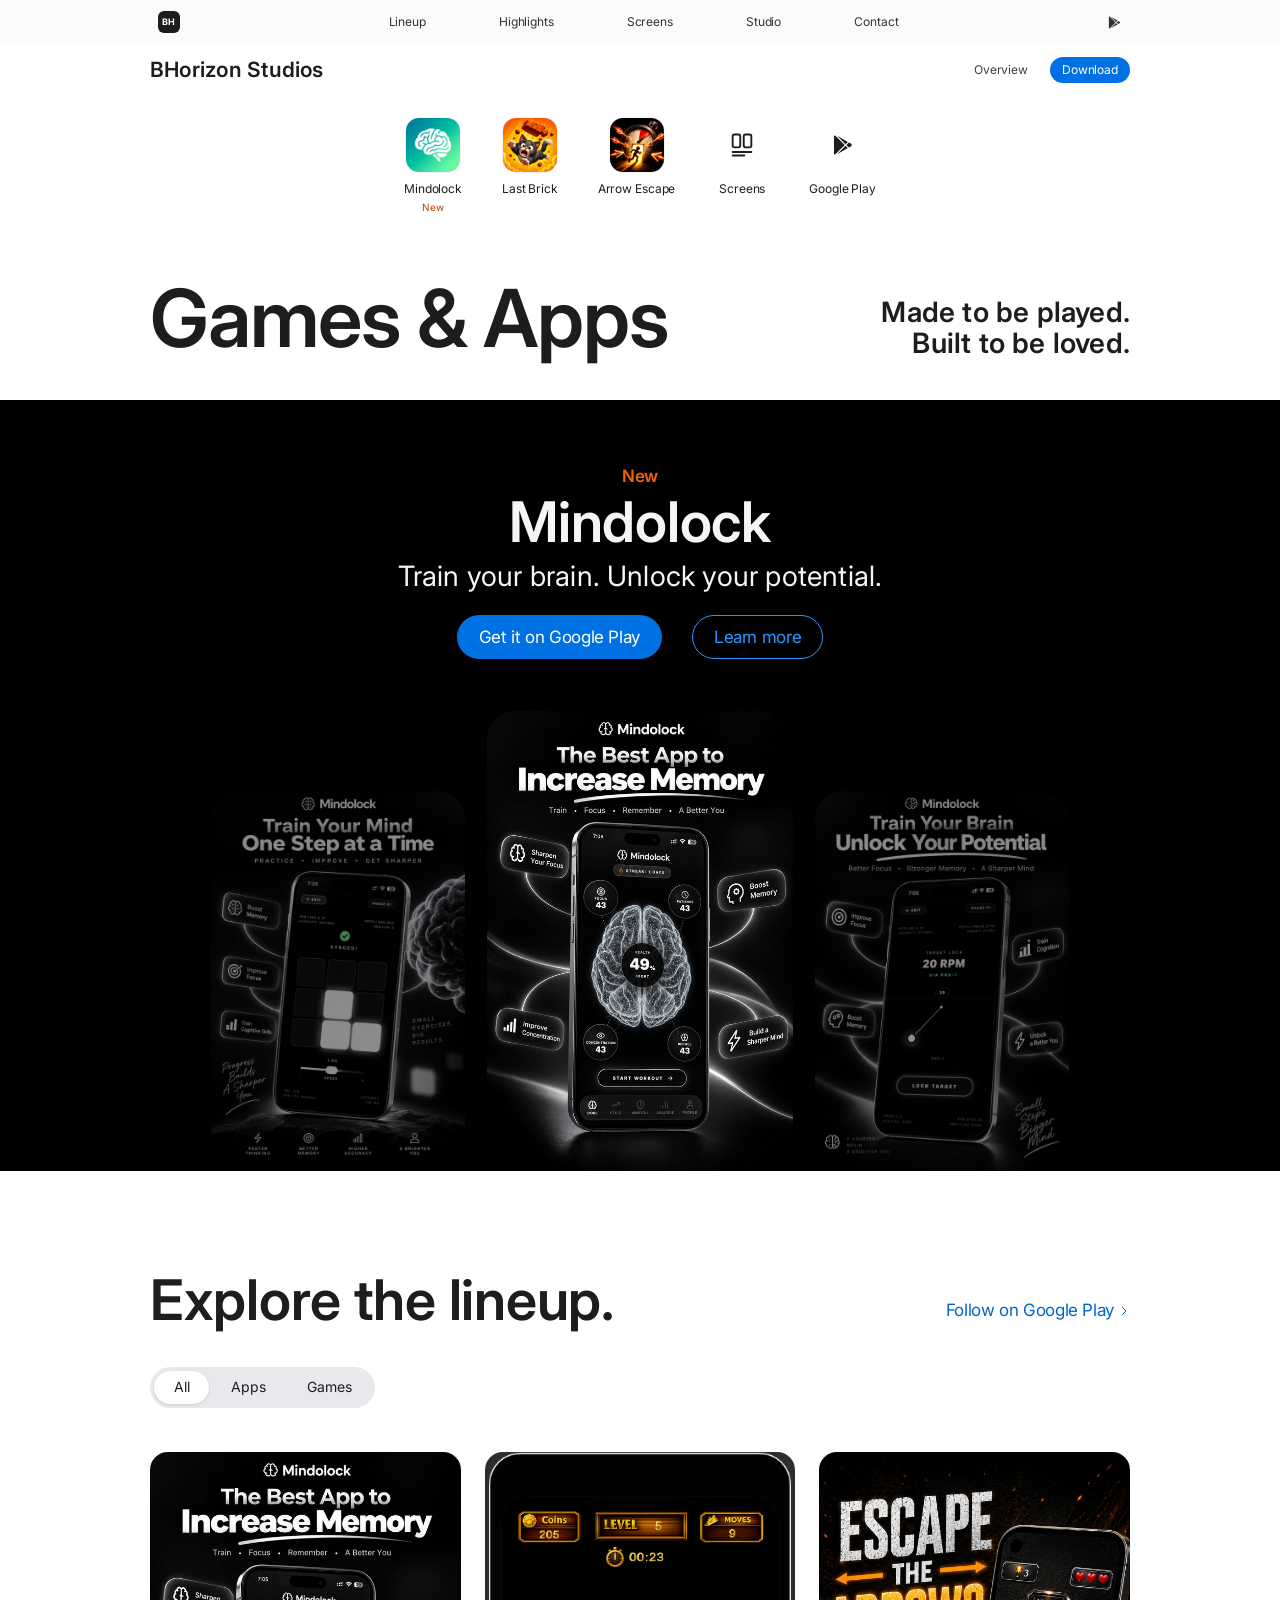
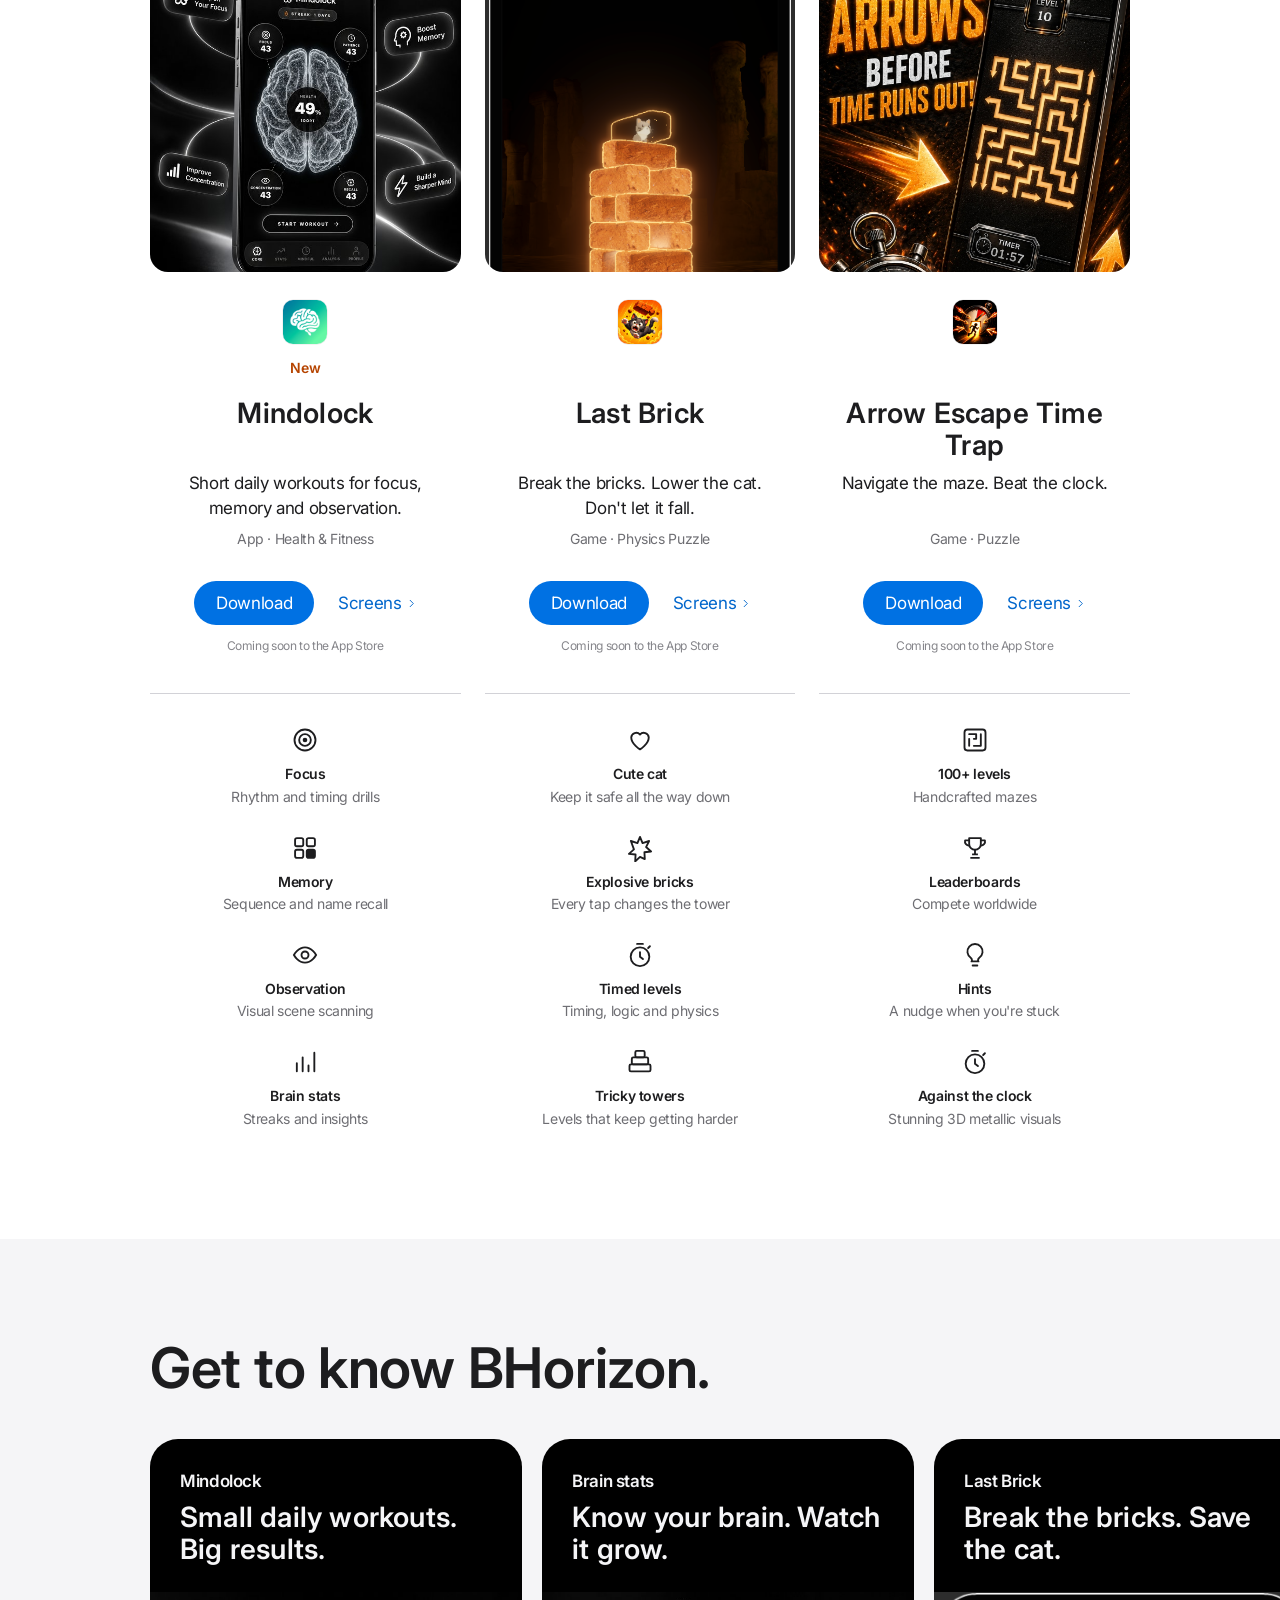
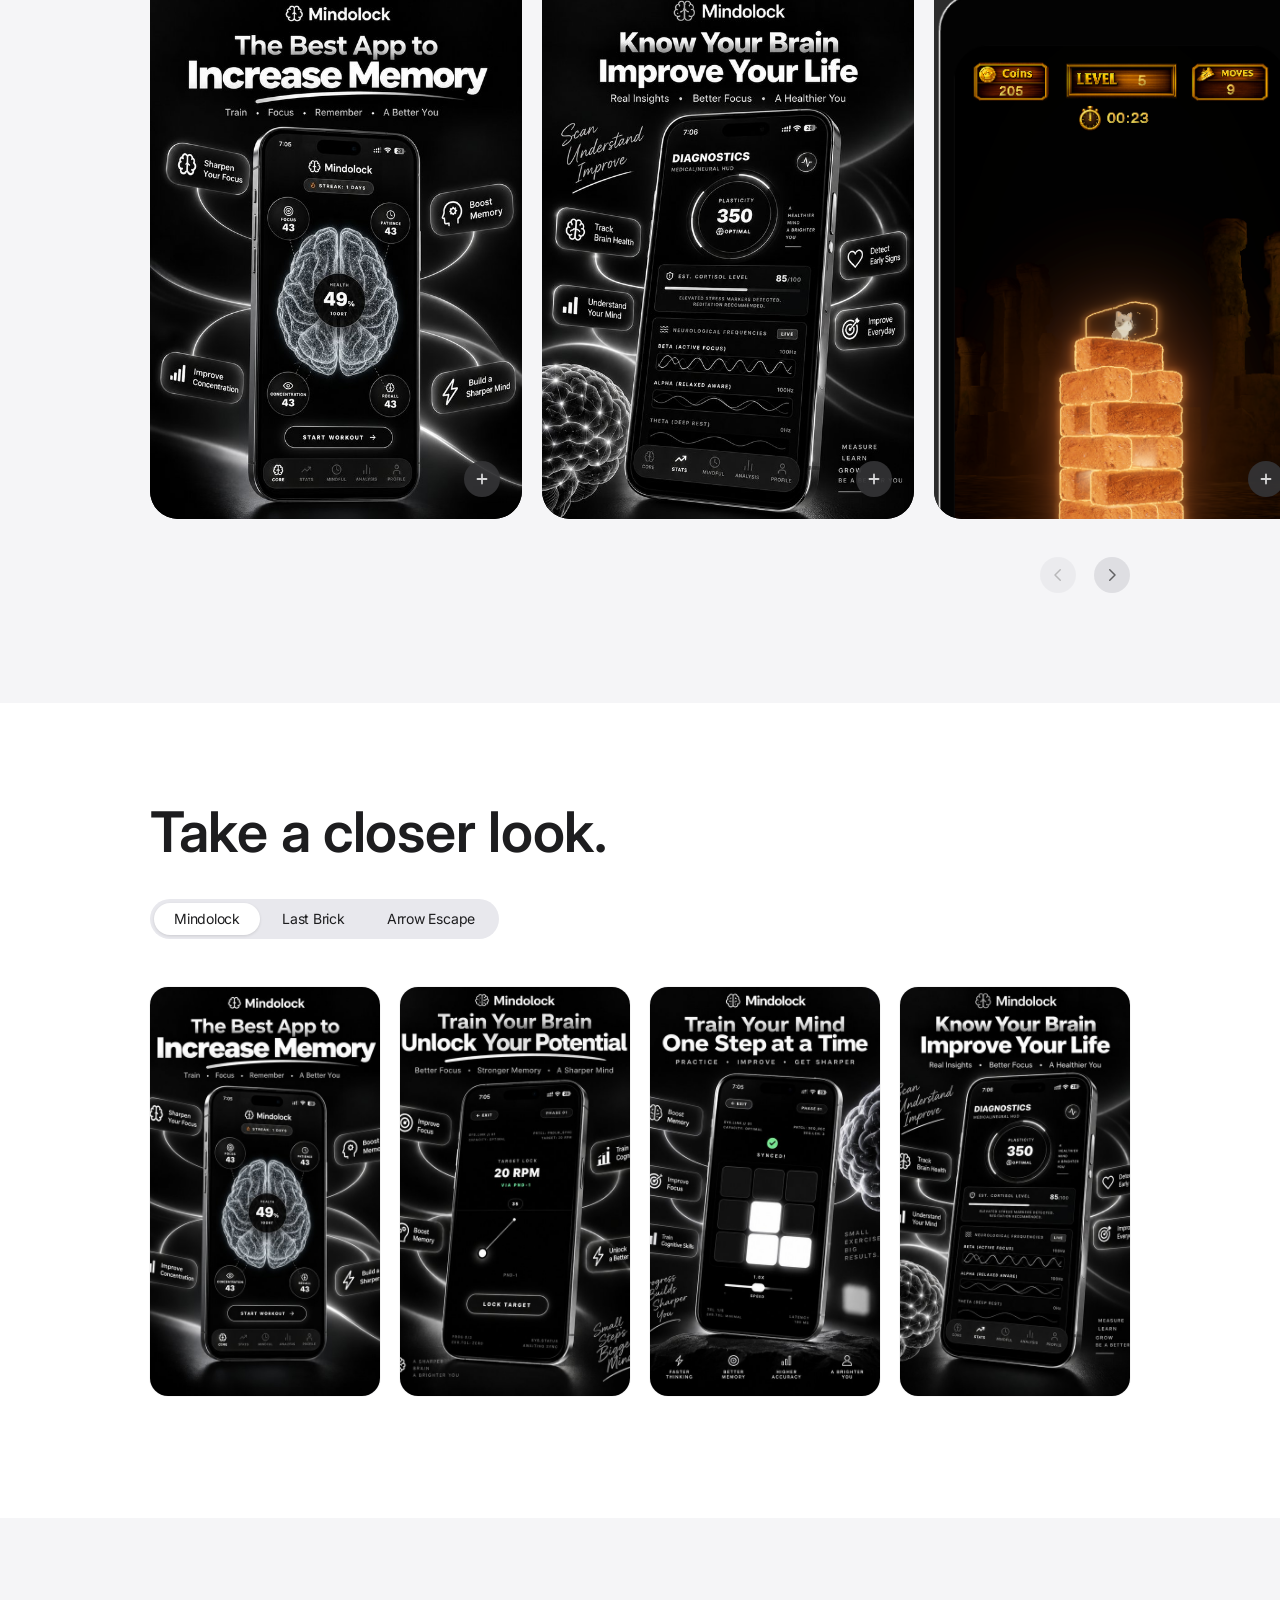
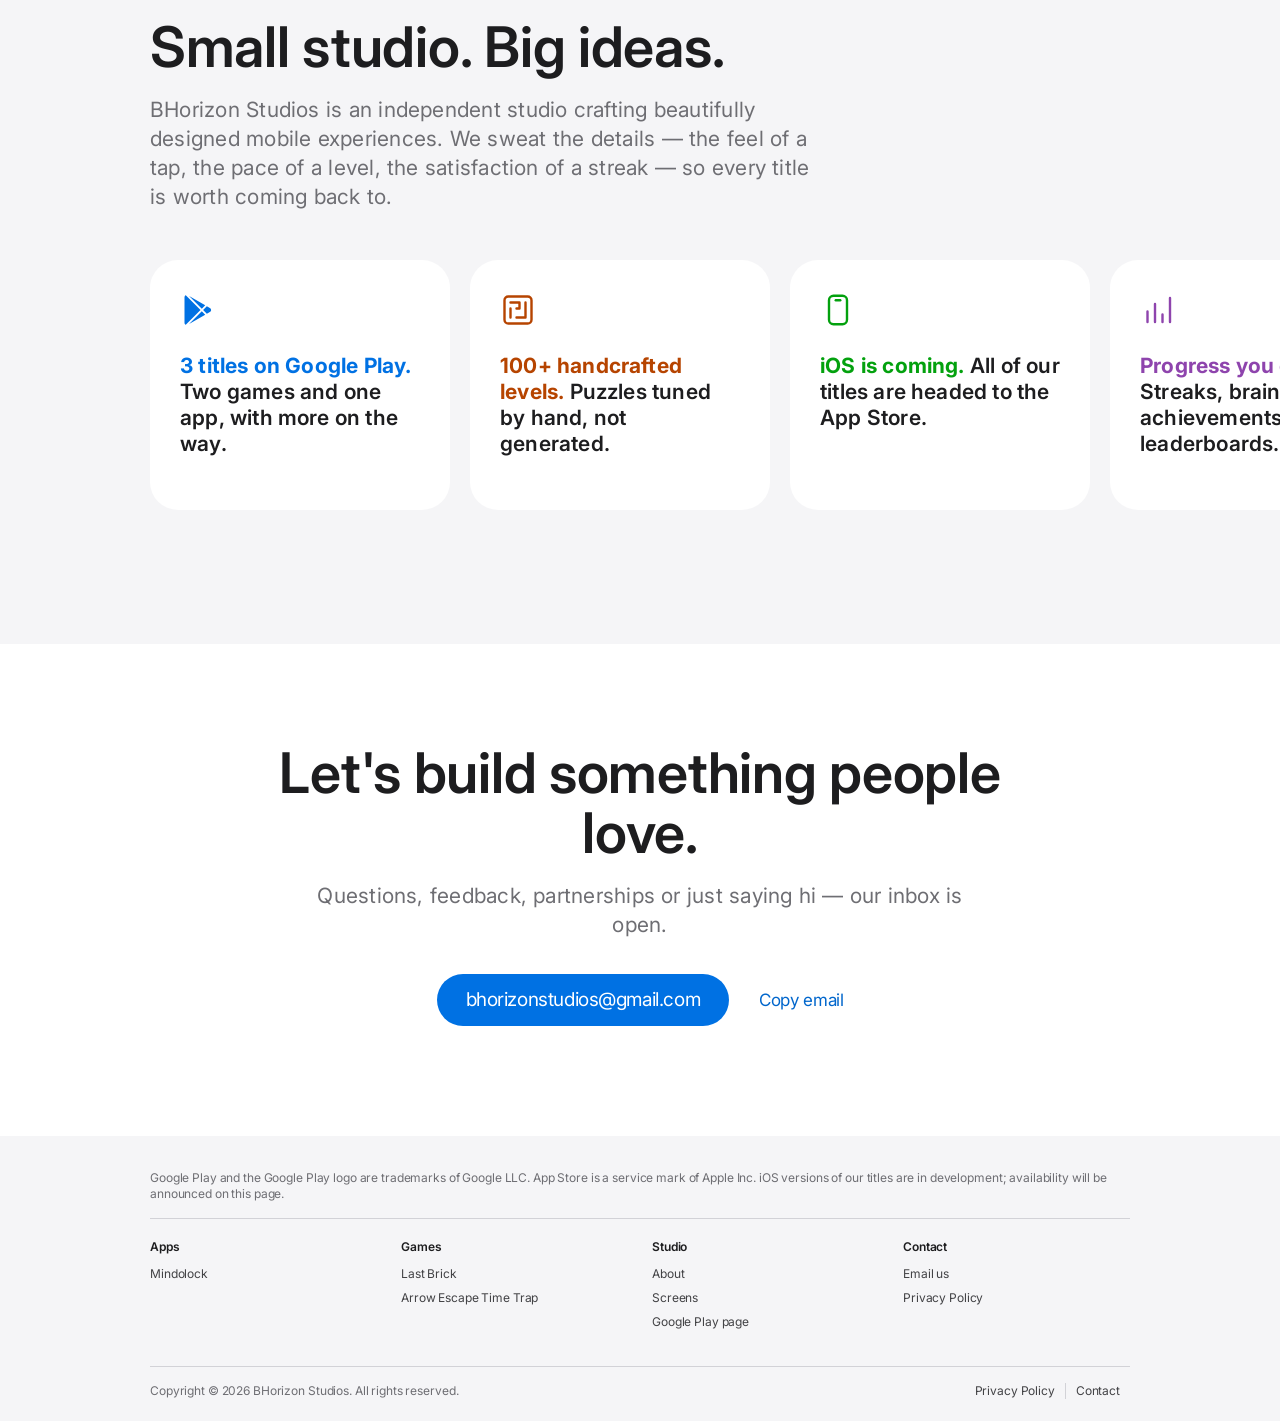
==== commit 05548f16: "Redesign site in the style of Apple's iPhone page Light canvas with system (SF Pro) type and Inter a" ====
--- a/index.html
+++ b/index.html
@@ -7,7 +7,8 @@
     <meta name="description" content="BHorizon Studios is an indie studio crafting mobile games and apps, including the Mindolock brain training app, Last Brick and Arrow Escape Time Trap.">
     <meta name="keywords" content="BHorizon Studios, indie game studio, mobile games, mobile apps, puzzle games, brain training app, Mindolock, Last Brick, Arrow Escape Time Trap">
     <meta name="author" content="BHorizon Studios">
-    <meta name="theme-color" content="#06070a">
+    <meta name="theme-color" content="#ffffff">
+    <meta name="color-scheme" content="light">
     <meta name="google-site-verification" content="SRwXmnFms2iyLD_WMo2_tKZxyJA9gge3lx7Fp7iQSiI" />
 
     <!-- Open Graph -->
@@ -16,299 +17,365 @@
     <meta property="og:type" content="website">
     <meta property="og:image" content="images/screenshot1.jpg">
 
-    <!-- Fonts -->
+    <!-- Fonts: system font first (SF Pro on Apple devices), Inter everywhere else -->
     <link rel="preconnect" href="https://fonts.googleapis.com">
     <link rel="preconnect" href="https://fonts.gstatic.com" crossorigin>
-    <link href="https://fonts.googleapis.com/css2?family=Unbounded:wght@500;600;700;800&family=Inter:wght@400;500;600;700&display=swap" rel="stylesheet">
+    <link href="https://fonts.googleapis.com/css2?family=Inter:wght@400;500;600;700&display=swap" rel="stylesheet">
 
     <link rel="stylesheet" href="style.css">
 </head>
 <body>
 
-    <canvas id="bgCanvas" aria-hidden="true"></canvas>
-    <div class="grain" aria-hidden="true"></div>
-
-    <!-- ═══════════════ NAV ═══════════════ -->
-    <header class="nav" id="navbar">
-        <a href="#hero" class="nav-brand">
-            <span class="brand-logo">BH</span>
-            <span class="brand-text">BHorizon<span>Studios</span></span>
-        </a>
-        <nav class="nav-links" aria-label="Main">
-            <a href="#apps">Apps</a>
-            <a href="#games">Games</a>
+    <!-- Icon sprite -->
+    <svg width="0" height="0" style="position:absolute" aria-hidden="true">
+        <defs>
+            <symbol id="i-play" viewBox="0 0 24 24"><path fill="currentColor" d="M3,20.5V3.5C3,2.91 3.34,2.39 3.84,2.15L13.69,12L3.84,21.85C3.34,21.61 3,21.09 3,20.5M16.81,15.12L6.05,21.34L14.54,12.85L16.81,15.12M20.16,10.81C20.5,11.08 20.75,11.5 20.75,12C20.75,12.5 20.53,12.9 20.18,13.18L17.89,14.5L15.39,12L17.89,9.5L20.16,10.81M6.05,2.66L16.81,8.88L14.54,11.15L6.05,2.66Z"/></symbol>
+            <symbol id="i-chevron" viewBox="0 0 24 24"><path fill="none" stroke="currentColor" stroke-width="2" stroke-linecap="round" stroke-linejoin="round" d="M9 5l7 7-7 7"/></symbol>
+            <symbol id="i-plus" viewBox="0 0 24 24"><path fill="none" stroke="currentColor" stroke-width="2.4" stroke-linecap="round" d="M12 6v12M6 12h12"/></symbol>
+            <symbol id="i-close" viewBox="0 0 24 24"><path fill="none" stroke="currentColor" stroke-width="2.2" stroke-linecap="round" d="M7 7l10 10M17 7L7 17"/></symbol>
+            <symbol id="i-target" viewBox="0 0 24 24"><g fill="none" stroke="currentColor" stroke-width="1.6"><circle cx="12" cy="12" r="9"/><circle cx="12" cy="12" r="5"/><circle cx="12" cy="12" r="1.2" fill="currentColor"/></g></symbol>
+            <symbol id="i-memory" viewBox="0 0 24 24"><g fill="none" stroke="currentColor" stroke-width="1.6" stroke-linejoin="round"><rect x="3.5" y="3.5" width="7" height="7" rx="1.6"/><rect x="13.5" y="3.5" width="7" height="7" rx="1.6"/><rect x="3.5" y="13.5" width="7" height="7" rx="1.6"/><rect x="13.5" y="13.5" width="7" height="7" rx="1.6" fill="currentColor"/></g></symbol>
+            <symbol id="i-eye" viewBox="0 0 24 24"><g fill="none" stroke="currentColor" stroke-width="1.6"><path d="M2.5 12S6 5.5 12 5.5 21.5 12 21.5 12 18 18.5 12 18.5 2.5 12 2.5 12z"/><circle cx="12" cy="12" r="3"/></g></symbol>
+            <symbol id="i-chart" viewBox="0 0 24 24"><g fill="none" stroke="currentColor" stroke-width="1.6" stroke-linecap="round"><path d="M5 20V13M10 20V8M15 20v-5M20 20V4"/></g></symbol>
+            <symbol id="i-brick" viewBox="0 0 24 24"><g fill="none" stroke="currentColor" stroke-width="1.6" stroke-linejoin="round"><rect x="3" y="14" width="18" height="6" rx="1.2"/><rect x="5" y="8" width="14" height="6" rx="1.2"/><rect x="8" y="2.5" width="8" height="5.5" rx="1.2"/></g></symbol>
+            <symbol id="i-burst" viewBox="0 0 24 24"><path fill="none" stroke="currentColor" stroke-width="1.6" stroke-linejoin="round" d="M12 2.5l2.2 5.3 5.6-1.8-2.6 5.2 4.3 3.8-5.7.6.3 5.9L12 19.6l-4.1 3.9.3-5.9-5.7-.6 4.3-3.8L4.2 6l5.6 1.8z"/></symbol>
+            <symbol id="i-timer" viewBox="0 0 24 24"><g fill="none" stroke="currentColor" stroke-width="1.6" stroke-linecap="round"><circle cx="12" cy="13.5" r="8"/><path d="M12 9.5v4l2.5 2M9.5 2.5h5M19 6l1.5-1.5"/></g></symbol>
+            <symbol id="i-trophy" viewBox="0 0 24 24"><g fill="none" stroke="currentColor" stroke-width="1.6" stroke-linejoin="round"><path d="M7 3.5h10v5a5 5 0 0 1-10 0z"/><path d="M7 5.5H3.5a3.5 3.5 0 0 0 3.8 4.4M17 5.5h3.5a3.5 3.5 0 0 1-3.8 4.4M12 13.5v4M8 20.5h8M9.5 17.5h5"/></g></symbol>
+            <symbol id="i-bulb" viewBox="0 0 24 24"><g fill="none" stroke="currentColor" stroke-width="1.6" stroke-linecap="round" stroke-linejoin="round"><path d="M9 17.5h6M10 21h4M8.5 14.5a6.5 6.5 0 1 1 7 0c-.6.5-.9 1.2-.9 1.9v1.1H9.4v-1.1c0-.7-.3-1.4-.9-1.9z"/></g></symbol>
+            <symbol id="i-maze" viewBox="0 0 24 24"><g fill="none" stroke="currentColor" stroke-width="1.6" stroke-linecap="round" stroke-linejoin="round"><rect x="3" y="3" width="18" height="18" rx="2.5"/><path d="M7 7h6v4M17 7v10h-6M7 11v6M11 11h2"/></g></symbol>
+            <symbol id="i-phone" viewBox="0 0 24 24"><g fill="none" stroke="currentColor" stroke-width="1.6"><rect x="6" y="2.5" width="12" height="19" rx="3"/><path stroke-linecap="round" d="M10.5 5.5h3"/></g></symbol>
+            <symbol id="i-heart" viewBox="0 0 24 24"><path fill="none" stroke="currentColor" stroke-width="1.6" stroke-linejoin="round" d="M12 20s-7.5-4.6-7.5-10.2A4.3 4.3 0 0 1 12 7.3a4.3 4.3 0 0 1 7.5 2.5C19.5 15.4 12 20 12 20z"/></symbol>
+            <symbol id="i-grid" viewBox="0 0 24 24"><g fill="none" stroke="currentColor" stroke-width="1.6"><rect x="4" y="3" width="6.5" height="11" rx="1.5"/><rect x="13.5" y="3" width="6.5" height="11" rx="1.5"/><path stroke-linecap="round" d="M4 18h16M4 21h10"/></g></symbol>
+        </defs>
+    </svg>
+
+    <!-- ═══════════════ GLOBAL NAV ═══════════════ -->
+    <header class="gnav" id="gnav">
+        <div class="gnav-inner">
+            <a href="#top" class="gnav-brand" aria-label="BHorizon Studios home">
+                <span class="brand-mark">BH</span>
+            </a>
+            <nav class="gnav-links" aria-label="Main">
+                <a href="#lineup">Lineup</a>
+                <a href="#highlights">Highlights</a>
+                <a href="#screens">Screens</a>
+                <a href="#studio">Studio</a>
+                <a href="#contact">Contact</a>
+            </nav>
+            <a href="https://play.google.com/store/apps/dev?id=7368937019671498498" target="_blank" rel="noopener" class="gnav-icon" aria-label="BHorizon Studios on Google Play">
+                <svg width="15" height="15" aria-hidden="true"><use href="#i-play"/></svg>
+            </a>
+            <button class="gnav-burger" id="gnavBurger" aria-label="Menu" aria-expanded="false" aria-controls="gnavMenu">
+                <span></span><span></span>
+            </button>
+        </div>
+        <nav class="gnav-menu" id="gnavMenu" aria-label="Mobile">
+            <a href="#lineup">Lineup</a>
+            <a href="#highlights">Highlights</a>
+            <a href="#screens">Screens</a>
             <a href="#studio">Studio</a>
             <a href="#contact">Contact</a>
         </nav>
-        <a href="https://play.google.com/store/apps/dev?id=7368937019671498498" target="_blank" rel="noopener" class="btn btn-sm btn-glass nav-cta">
-            <svg viewBox="0 0 24 24" width="16" height="16" aria-hidden="true"><path fill="currentColor" d="M3,20.5V3.5C3,2.91 3.34,2.39 3.84,2.15L13.69,12L3.84,21.85C3.34,21.61 3,21.09 3,20.5M16.81,15.12L6.05,21.34L14.54,12.85L16.81,15.12M20.16,10.81C20.5,11.08 20.75,11.5 20.75,12C20.75,12.5 20.53,12.9 20.18,13.18L17.89,14.5L15.39,12L17.89,9.5L20.16,10.81M6.05,2.66L16.81,8.88L14.54,11.15L6.05,2.66Z"/></svg>
-            Google Play
-        </a>
-        <button class="nav-hamburger" id="navHamburger" aria-label="Toggle menu" aria-expanded="false">
-            <span></span><span></span>
-        </button>
     </header>
 
-    <div class="mobile-menu" id="mobileMenu">
-        <a href="#apps">Apps</a>
-        <a href="#games">Games</a>
-        <a href="#studio">Studio</a>
-        <a href="#contact">Contact</a>
+    <!-- ═══════════════ LOCAL NAV (sticky) ═══════════════ -->
+    <div class="localnav" id="localnav">
+        <div class="wrap localnav-inner">
+            <a href="#top" class="localnav-title">BHorizon Studios</a>
+            <div class="localnav-actions">
+                <a href="#lineup" class="localnav-link">Overview</a>
+                <a href="https://play.google.com/store/apps/dev?id=7368937019671498498" target="_blank" rel="noopener" class="pill pill-sm">Download</a>
+            </div>
+        </div>
     </div>
 
-    <main>
-        <!-- ═══════════════ HERO ═══════════════ -->
-        <section class="hero" id="hero">
-            <div class="aurora" aria-hidden="true">
-                <span class="aurora-blob a1"></span>
-                <span class="aurora-blob a2"></span>
-                <span class="aurora-blob a3"></span>
-            </div>
-            <div class="hero-grid-bg" aria-hidden="true"></div>
-
-            <div class="container hero-layout">
-                <div class="hero-copy">
-                    <a href="#mindolock" class="hero-chip">
-                        <span class="chip-new">NEW</span>
-                        Mindolock is now on Google Play
-                        <svg viewBox="0 0 24 24" width="14" height="14" aria-hidden="true"><path fill="currentColor" d="M4,11V13H16L10.5,18.5L11.92,19.92L19.84,12L11.92,4.08L10.5,5.5L16,11H4Z"/></svg>
+    <main id="top">
+        <!-- ═══════════════ CHAPTER NAV ═══════════════ -->
+        <nav class="chapternav" aria-label="Products">
+            <ul class="chapternav-items">
+                <li>
+                    <a href="#p-mindolock">
+                        <img src="images/mindolock_icon.jpg" alt="" width="54" height="54">
+                        <span>Mindolock</span>
+                        <em>New</em>
                     </a>
-                    <h1 class="hero-title">
-                        Games that <span class="grad grad-warm">thrill.</span><br>
-                        Apps that <span class="grad grad-cool">sharpen.</span>
-                    </h1>
-                    <p class="hero-subtitle">BHorizon Studios is an indie studio building mobile experiences you'll keep coming back to — from physics puzzles and time-bending mazes to daily brain training.</p>
-                    <div class="hero-buttons">
-                        <a href="#apps" class="btn btn-primary magnetic">
-                            Explore our work
-                            <svg viewBox="0 0 24 24" width="18" height="18" aria-hidden="true"><path fill="currentColor" d="M4,11V13H16L10.5,18.5L11.92,19.92L19.84,12L11.92,4.08L10.5,5.5L16,11H4Z"/></svg>
-                        </a>
-                        <a href="#contact" class="btn btn-glass magnetic">Get in touch</a>
+                </li>
+                <li>
+                    <a href="#p-lastbrick">
+                        <img src="images/lastbrick_icon.jpg" alt="" width="54" height="54">
+                        <span>Last Brick</span>
+                    </a>
+                </li>
+                <li>
+                    <a href="#p-arrowescape">
+                        <img src="images/arrowescape_icon.jpg" alt="" width="54" height="54">
+                        <span>Arrow Escape</span>
+                    </a>
+                </li>
+                <li>
+                    <a href="#screens">
+                        <span class="chapternav-glyph"><svg width="28" height="28" aria-hidden="true"><use href="#i-grid"/></svg></span>
+                        <span>Screens</span>
+                    </a>
+                </li>
+                <li>
+                    <a href="https://play.google.com/store/apps/dev?id=7368937019671498498" target="_blank" rel="noopener">
+                        <span class="chapternav-glyph"><svg width="24" height="24" aria-hidden="true"><use href="#i-play"/></svg></span>
+                        <span>Google Play</span>
+                    </a>
+                </li>
+            </ul>
+        </nav>
+
+        <!-- ═══════════════ INTRO ═══════════════ -->
+        <section class="intro wrap">
+            <h1 class="intro-title">Games &amp; Apps</h1>
+            <p class="intro-tag">Made to be played.<br>Built to be loved.</p>
+        </section>
+
+        <!-- ═══════════════ HERO TILE ═══════════════ -->
+        <section class="hero" aria-labelledby="heroTitle">
+            <div class="hero-copy">
+                <p class="eyebrow eyebrow-new">New</p>
+                <h2 class="hero-title" id="heroTitle">Mindolock</h2>
+                <p class="hero-sub">Train your brain. Unlock your potential.</p>
+                <div class="cta-row">
+                    <a href="https://play.google.com/store/apps/details?id=com.bhorizonstudios.mindolock" target="_blank" rel="noopener" class="pill">Get it on Google Play</a>
+                    <a href="#p-mindolock" class="pill pill-outline">Learn more</a>
+                </div>
+            </div>
+            <div class="hero-phones" aria-hidden="true">
+                <img src="images/mindolock_ss2.jpg" alt="" class="hero-phone side">
+                <img src="images/mindolock_ss1.jpg" alt="" class="hero-phone main">
+                <img src="images/mindolock_ss4.jpg" alt="" class="hero-phone side">
+            </div>
+        </section>
+
+        <!-- ═══════════════ LINEUP ═══════════════ -->
+        <section class="section" id="lineup">
+            <div class="wrap section-head">
+                <h2 class="section-title">Explore the lineup.</h2>
+                <a href="https://play.google.com/store/apps/dev?id=7368937019671498498" target="_blank" rel="noopener" class="more-link">Follow on Google Play <svg width="12" height="12" aria-hidden="true"><use href="#i-chevron"/></svg></a>
+            </div>
+
+            <div class="wrap">
+                <div class="segmented" role="tablist" aria-label="Filter lineup" id="lineupFilter">
+                    <button role="tab" aria-selected="true" data-filter="all">All</button>
+                    <button role="tab" aria-selected="false" data-filter="app">Apps</button>
+                    <button role="tab" aria-selected="false" data-filter="game">Games</button>
+                </div>
+            </div>
+
+            <div class="lineup" id="lineupGrid">
+                <!-- Mindolock -->
+                <article class="model reveal" id="p-mindolock" data-kind="app">
+                    <button class="model-media" data-lightbox="mindolock" aria-label="View Mindolock screenshots">
+                        <img src="images/mindolock_ss1.jpg" alt="Mindolock brain dashboard" loading="lazy">
+                    </button>
+                    <img src="images/mindolock_icon.jpg" alt="" class="model-icon" loading="lazy">
+                    <p class="eyebrow eyebrow-new">New</p>
+                    <h3 class="model-name">Mindolock</h3>
+                    <p class="model-tagline">Short daily workouts for focus, memory and observation.</p>
+                    <p class="model-meta">App · Health &amp; Fitness</p>
+                    <div class="cta-row">
+                        <a href="https://play.google.com/store/apps/details?id=com.bhorizonstudios.mindolock" target="_blank" rel="noopener" class="pill">Download</a>
+                        <a href="#s-mindolock" class="text-link" data-screens="mindolock">Screens <svg width="11" height="11" aria-hidden="true"><use href="#i-chevron"/></svg></a>
                     </div>
-                    <div class="hero-meta">
-                        <div class="avatar-stack">
-                            <img src="images/mindolock_icon.jpg" alt="Mindolock icon">
-                            <img src="images/lastbrick_icon.jpg" alt="Last Brick icon">
-                            <img src="images/arrowescape_icon.jpg" alt="Arrow Escape icon">
-                        </div>
-                        <p><strong>3 titles</strong> on Google Play · iOS coming soon</p>
+                    <!-- iOS: replace this line with an App Store link when it goes live -->
+                    <p class="model-soon">Coming soon to the App Store</p>
+                    <ul class="model-features">
+                        <li><svg width="28" height="28" aria-hidden="true"><use href="#i-target"/></svg><b>Focus</b><span>Rhythm and timing drills</span></li>
+                        <li><svg width="28" height="28" aria-hidden="true"><use href="#i-memory"/></svg><b>Memory</b><span>Sequence and name recall</span></li>
+                        <li><svg width="28" height="28" aria-hidden="true"><use href="#i-eye"/></svg><b>Observation</b><span>Visual scene scanning</span></li>
+                        <li><svg width="28" height="28" aria-hidden="true"><use href="#i-chart"/></svg><b>Brain stats</b><span>Streaks and insights</span></li>
+                    </ul>
+                </article>
+
+                <!-- Last Brick -->
+                <article class="model reveal" id="p-lastbrick" data-kind="game">
+                    <button class="model-media" data-lightbox="lastbrick" aria-label="View Last Brick screenshots">
+                        <img src="images/lastbrick_ss1.jpg" alt="Last Brick gameplay" loading="lazy">
+                    </button>
+                    <img src="images/lastbrick_icon.jpg" alt="" class="model-icon" loading="lazy">
+                    <p class="eyebrow">&nbsp;</p>
+                    <h3 class="model-name">Last Brick</h3>
+                    <p class="model-tagline">Break the bricks. Lower the cat. Don't let it fall.</p>
+                    <p class="model-meta">Game · Physics Puzzle</p>
+                    <div class="cta-row">
+                        <a href="https://play.google.com/store/apps/details?id=com.bhorizonstudios.lastbrick" target="_blank" rel="noopener" class="pill">Download</a>
+                        <a href="#s-lastbrick" class="text-link" data-screens="lastbrick">Screens <svg width="11" height="11" aria-hidden="true"><use href="#i-chevron"/></svg></a>
                     </div>
-                </div>
-
-                <div class="hero-visual" id="heroVisual">
-                    <div class="hero-stack">
-                        <figure class="stack-card stack-left" data-depth="18">
-                            <img src="images/lastbrick_ss1.jpg" alt="Last Brick gameplay">
-                        </figure>
-                        <figure class="stack-card stack-right" data-depth="18">
-                            <img src="images/screenshot3.jpg" alt="Arrow Escape Time Trap poster">
-                        </figure>
-                        <figure class="stack-card stack-center" data-depth="30">
-                            <img src="images/mindolock_ss1.jpg" alt="Mindolock brain dashboard">
-                        </figure>
-                        <div class="float-chip chip-a" data-depth="45"><img src="images/mindolock_icon.jpg" alt=""> <span><b>Mindolock</b>Brain training</span></div>
-                        <div class="float-chip chip-b" data-depth="40"><img src="images/lastbrick_icon.jpg" alt=""> <span><b>Last Brick</b>Physics puzzle</span></div>
-                        <div class="float-chip chip-c" data-depth="50"><img src="images/arrowescape_icon.jpg" alt=""> <span><b>Arrow Escape</b>Timed mazes</span></div>
+                    <!-- iOS: replace this line with an App Store link when it goes live -->
+                    <p class="model-soon">Coming soon to the App Store</p>
+                    <ul class="model-features">
+                        <li><svg width="28" height="28" aria-hidden="true"><use href="#i-heart"/></svg><b>Cute cat</b><span>Keep it safe all the way down</span></li>
+                        <li><svg width="28" height="28" aria-hidden="true"><use href="#i-burst"/></svg><b>Explosive bricks</b><span>Every tap changes the tower</span></li>
+                        <li><svg width="28" height="28" aria-hidden="true"><use href="#i-timer"/></svg><b>Timed levels</b><span>Timing, logic and physics</span></li>
+                        <li><svg width="28" height="28" aria-hidden="true"><use href="#i-brick"/></svg><b>Tricky towers</b><span>Levels that keep getting harder</span></li>
+                    </ul>
+                </article>
+
+                <!-- Arrow Escape -->
+                <article class="model reveal" id="p-arrowescape" data-kind="game">
+                    <button class="model-media" data-lightbox="arrowescape" aria-label="View Arrow Escape screenshots">
+                        <img src="images/screenshot3.jpg" alt="Arrow Escape Time Trap gameplay" loading="lazy">
+                    </button>
+                    <img src="images/arrowescape_icon.jpg" alt="" class="model-icon" loading="lazy">
+                    <p class="eyebrow">&nbsp;</p>
+                    <h3 class="model-name">Arrow Escape Time Trap</h3>
+                    <p class="model-tagline">Navigate the maze. Beat the clock.</p>
+                    <p class="model-meta">Game · Puzzle</p>
+                    <div class="cta-row">
+                        <a href="https://play.google.com/store/apps/details?id=com.bhorizonstudios.arrowescape" target="_blank" rel="noopener" class="pill" id="download-arrow-escape">Download</a>
+                        <a href="#s-arrowescape" class="text-link" data-screens="arrowescape">Screens <svg width="11" height="11" aria-hidden="true"><use href="#i-chevron"/></svg></a>
                     </div>
-                </div>
-            </div>
-        </section>
-
-        <!-- ═══════════════ MARQUEE ═══════════════ -->
-        <div class="marquee" aria-hidden="true">
-            <div class="marquee-track">
-                <span>Brain Training</span><i>✦</i><span>Puzzle Games</span><i>✦</i><span>Mobile Apps</span><i>✦</i><span>3D Worlds</span><i>✦</i><span>Indie Studio</span><i>✦</i>
-                <span>Brain Training</span><i>✦</i><span>Puzzle Games</span><i>✦</i><span>Mobile Apps</span><i>✦</i><span>3D Worlds</span><i>✦</i><span>Indie Studio</span><i>✦</i>
-            </div>
-        </div>
-
-        <!-- ═══════════════ APPS ═══════════════ -->
-        <section class="section" id="apps">
-            <div class="container">
-                <div class="section-head reveal">
-                    <span class="section-index">01 — Apps</span>
-                    <h2 class="section-title">Tools for a <span class="grad grad-cool">sharper mind</span></h2>
-                    <p class="section-subtitle">Apps designed to make small daily habits add up to real progress.</p>
-                </div>
-
-                <article class="product product-app spot reveal" id="mindolock" style="--accent: #22d3a6; --accent-2: #0ea5c6;">
-                    <div class="product-info">
-                        <div class="product-id">
-                            <img src="images/mindolock_icon.jpg" alt="Mindolock app icon" class="product-icon">
-                            <div>
-                                <span class="product-kind">App · Health &amp; Fitness</span>
-                                <h3 class="product-title">Mindolock</h3>
-                            </div>
-                        </div>
-                        <p class="product-tagline">Train your brain. Unlock your potential.</p>
-                        <p class="product-desc">Short, focused daily workouts that sharpen your focus, memory, observation and patience. Track your brain stats, build streaks and watch small exercises turn into big results.</p>
-
-                        <ul class="feature-grid">
-                            <li><span class="f-icon">🎯</span><div><b>Focus</b><small>Rhythm &amp; timing drills</small></div></li>
-                            <li><span class="f-icon">🧩</span><div><b>Memory</b><small>Sequence &amp; name recall</small></div></li>
-                            <li><span class="f-icon">👁️</span><div><b>Observation</b><small>Visual scene scanning</small></div></li>
-                            <li><span class="f-icon">📊</span><div><b>Brain stats</b><small>Streaks &amp; insights</small></div></li>
-                        </ul>
-
-                        <div class="store-row">
-                            <a href="https://play.google.com/store/apps/details?id=com.bhorizonstudios.mindolock" class="store-btn store-play magnetic" target="_blank" rel="noopener">
-                                <svg viewBox="0 0 24 24" width="22" height="22" aria-hidden="true"><path fill="currentColor" d="M3,20.5V3.5C3,2.91 3.34,2.39 3.84,2.15L13.69,12L3.84,21.85C3.34,21.61 3,21.09 3,20.5M16.81,15.12L6.05,21.34L14.54,12.85L16.81,15.12M20.16,10.81C20.5,11.08 20.75,11.5 20.75,12C20.75,12.5 20.53,12.9 20.18,13.18L17.89,14.5L15.39,12L17.89,9.5L20.16,10.81M6.05,2.66L16.81,8.88L14.54,11.15L6.05,2.66Z"/></svg>
-                                <span class="store-text"><small>Get it on</small>Google Play</span>
-                            </a>
-                            <!-- iOS: set href to the App Store link, remove class "store-soon" and aria-disabled, change "Coming soon on" to "Download on the" -->
-                            <a href="#" class="store-btn store-apple store-soon" aria-disabled="true" title="Mindolock is coming soon to the App Store">
-                                <svg viewBox="0 0 24 24" width="22" height="22" aria-hidden="true"><path fill="currentColor" d="M12.152 6.896c-.948 0-2.415-1.078-3.96-1.04-2.04.027-3.91 1.183-4.961 3.014-2.117 3.675-.546 9.103 1.519 12.09 1.013 1.454 2.208 3.09 3.792 3.039 1.52-.065 2.09-.987 3.935-.987 1.831 0 2.35.987 3.96.948 1.637-.026 2.676-1.48 3.676-2.948 1.156-1.688 1.636-3.325 1.662-3.415-.039-.013-3.182-1.221-3.22-4.857-.026-3.04 2.48-4.494 2.597-4.559-1.429-2.09-3.623-2.324-4.39-2.376-2-.156-3.675 1.09-4.61 1.09zM15.53 3.83c.843-1.012 1.4-2.427 1.245-3.83-1.207.052-2.662.805-3.532 1.818-.78.896-1.454 2.338-1.273 3.714 1.338.104 2.715-.688 3.559-1.701"/></svg>
-                                <span class="store-text"><small>Coming soon on</small>App Store</span>
-                            </a>
-                        </div>
-                    </div>
-
-                    <div class="product-media">
-                        <div class="poster-fan" data-gallery="mindolock" id="mindolockFan">
-                            <button class="poster p1" data-index="2" aria-label="Open screenshot"><img src="images/mindolock_ss2.jpg" alt="Mindolock sequence memory exercise" loading="lazy"></button>
-                            <button class="poster p2" data-index="1" aria-label="Open screenshot"><img src="images/mindolock_ss4.jpg" alt="Mindolock focus training exercise" loading="lazy"></button>
-                            <button class="poster p3" data-index="0" aria-label="Open screenshot"><img src="images/mindolock_ss1.jpg" alt="Mindolock brain dashboard" loading="lazy"></button>
-                        </div>
-                        <div class="fan-dots" aria-hidden="true"><span class="on"></span><span></span><span></span></div>
-                    </div>
+                    <!-- iOS: replace this line with an App Store link when it goes live -->
+                    <p class="model-soon">Coming soon to the App Store</p>
+                    <ul class="model-features">
+                        <li><svg width="28" height="28" aria-hidden="true"><use href="#i-maze"/></svg><b>100+ levels</b><span>Handcrafted mazes</span></li>
+                        <li><svg width="28" height="28" aria-hidden="true"><use href="#i-trophy"/></svg><b>Leaderboards</b><span>Compete worldwide</span></li>
+                        <li><svg width="28" height="28" aria-hidden="true"><use href="#i-bulb"/></svg><b>Hints</b><span>A nudge when you're stuck</span></li>
+                        <li><svg width="28" height="28" aria-hidden="true"><use href="#i-timer"/></svg><b>Against the clock</b><span>Stunning 3D metallic visuals</span></li>
+                    </ul>
                 </article>
             </div>
         </section>
 
-        <!-- ═══════════════ GAMES ═══════════════ -->
-        <section class="section" id="games">
-            <div class="container">
-                <div class="section-head reveal">
-                    <span class="section-index">02 — Games</span>
-                    <h2 class="section-title">Games that <span class="grad grad-warm">thrill</span></h2>
-                    <p class="section-subtitle">Handcrafted puzzles with a twist of physics, pressure and polish.</p>
-                </div>
-
-                <div class="games-grid">
-                    <!-- Last Brick -->
-                    <article class="game-card spot tilt reveal" style="--accent: #ff7a2f; --accent-2: #ffb347;">
-                        <div class="game-cover">
-                            <div class="phones" data-gallery="lastbrick">
-                                <button class="phone ph-l" data-index="1"><img src="images/lastbrick_ss2.jpg" alt="Last Brick level" loading="lazy"></button>
-                                <button class="phone ph-r" data-index="2"><img src="images/lastbrick_ss3.jpg" alt="Last Brick explosion" loading="lazy"></button>
-                                <button class="phone ph-c" data-index="0"><img src="images/lastbrick_ss1.jpg" alt="Last Brick gameplay" loading="lazy"></button>
-                            </div>
-                        </div>
-                        <div class="game-body">
-                            <div class="product-id">
-                                <img src="images/lastbrick_icon.jpg" alt="Last Brick icon" class="product-icon sm">
-                                <div>
-                                    <span class="product-kind">Game · Physics Puzzle</span>
-                                    <h3 class="product-title sm">Last Brick</h3>
-                                </div>
-                            </div>
-                            <p class="product-desc">Tap and break bricks to safely lower the cat to the ground. Test your timing, logic and physics skills across increasingly tricky levels — just don't let the cat fall!</p>
-                            <div class="tags">
-                                <span>😻 Cute cat</span><span>💥 Explosive bricks</span><span>⏱️ Timed levels</span>
-                            </div>
-                            <div class="store-row">
-                                <a href="https://play.google.com/store/apps/details?id=com.bhorizonstudios.lastbrick" class="store-btn store-play magnetic" target="_blank" rel="noopener">
-                                    <svg viewBox="0 0 24 24" width="22" height="22" aria-hidden="true"><path fill="currentColor" d="M3,20.5V3.5C3,2.91 3.34,2.39 3.84,2.15L13.69,12L3.84,21.85C3.34,21.61 3,21.09 3,20.5M16.81,15.12L6.05,21.34L14.54,12.85L16.81,15.12M20.16,10.81C20.5,11.08 20.75,11.5 20.75,12C20.75,12.5 20.53,12.9 20.18,13.18L17.89,14.5L15.39,12L17.89,9.5L20.16,10.81M6.05,2.66L16.81,8.88L14.54,11.15L6.05,2.66Z"/></svg>
-                                    <span class="store-text"><small>Get it on</small>Google Play</span>
-                                </a>
-                                <!-- iOS: set href to the App Store link, remove class "store-soon" and aria-disabled, change "Coming soon on" to "Download on the" -->
-                                <a href="#" class="store-btn store-apple store-soon" aria-disabled="true" title="Last Brick is coming soon to the App Store">
-                                    <svg viewBox="0 0 24 24" width="22" height="22" aria-hidden="true"><path fill="currentColor" d="M12.152 6.896c-.948 0-2.415-1.078-3.96-1.04-2.04.027-3.91 1.183-4.961 3.014-2.117 3.675-.546 9.103 1.519 12.09 1.013 1.454 2.208 3.09 3.792 3.039 1.52-.065 2.09-.987 3.935-.987 1.831 0 2.35.987 3.96.948 1.637-.026 2.676-1.48 3.676-2.948 1.156-1.688 1.636-3.325 1.662-3.415-.039-.013-3.182-1.221-3.22-4.857-.026-3.04 2.48-4.494 2.597-4.559-1.429-2.09-3.623-2.324-4.39-2.376-2-.156-3.675 1.09-4.61 1.09zM15.53 3.83c.843-1.012 1.4-2.427 1.245-3.83-1.207.052-2.662.805-3.532 1.818-.78.896-1.454 2.338-1.273 3.714 1.338.104 2.715-.688 3.559-1.701"/></svg>
-                                    <span class="store-text"><small>Coming soon on</small>App Store</span>
-                                </a>
-                            </div>
-                        </div>
-                    </article>
-
-                    <!-- Arrow Escape -->
-                    <article class="game-card spot tilt reveal" style="--accent: #f5a524; --accent-2: #ffd36e;">
-                        <div class="game-cover">
-                            <div class="phones" data-gallery="arrow">
-                                <button class="phone ph-l" data-index="1"><img src="images/screenshot2.jpg" alt="Arrow Escape achievements" loading="lazy"></button>
-                                <button class="phone ph-r" data-index="2"><img src="images/screenshot4.jpg" alt="Arrow Escape leaderboards" loading="lazy"></button>
-                                <button class="phone ph-c" data-index="0"><img src="images/screenshot3.jpg" alt="Arrow Escape gameplay" loading="lazy"></button>
-                            </div>
-                        </div>
-                        <div class="game-body">
-                            <div class="product-id">
-                                <img src="images/arrowescape_icon.jpg" alt="Arrow Escape icon" class="product-icon sm">
-                                <div>
-                                    <span class="product-kind">Game · Puzzle</span>
-                                    <h3 class="product-title sm">Arrow Escape Time Trap</h3>
-                                </div>
-                            </div>
-                            <p class="product-desc">Navigate arrows through intricate mazes and beat the clock. Handcrafted levels, hints, global leaderboards and stunning 3D metallic visuals — can you escape them all?</p>
-                            <div class="tags">
-                                <span>🧩 100+ levels</span><span>🏆 Leaderboards</span><span>💡 Hints</span>
-                            </div>
-                            <div class="store-row">
-                                <a href="https://play.google.com/store/apps/details?id=com.bhorizonstudios.arrowescape" class="store-btn store-play magnetic" target="_blank" rel="noopener" id="download-arrow-escape">
-                                    <svg viewBox="0 0 24 24" width="22" height="22" aria-hidden="true"><path fill="currentColor" d="M3,20.5V3.5C3,2.91 3.34,2.39 3.84,2.15L13.69,12L3.84,21.85C3.34,21.61 3,21.09 3,20.5M16.81,15.12L6.05,21.34L14.54,12.85L16.81,15.12M20.16,10.81C20.5,11.08 20.75,11.5 20.75,12C20.75,12.5 20.53,12.9 20.18,13.18L17.89,14.5L15.39,12L17.89,9.5L20.16,10.81M6.05,2.66L16.81,8.88L14.54,11.15L6.05,2.66Z"/></svg>
-                                    <span class="store-text"><small>Get it on</small>Google Play</span>
-                                </a>
-                                <!-- iOS: set href to the App Store link, remove class "store-soon" and aria-disabled, change "Coming soon on" to "Download on the" -->
-                                <a href="#" class="store-btn store-apple store-soon" aria-disabled="true" title="Arrow Escape Time Trap is coming soon to the App Store">
-                                    <svg viewBox="0 0 24 24" width="22" height="22" aria-hidden="true"><path fill="currentColor" d="M12.152 6.896c-.948 0-2.415-1.078-3.96-1.04-2.04.027-3.91 1.183-4.961 3.014-2.117 3.675-.546 9.103 1.519 12.09 1.013 1.454 2.208 3.09 3.792 3.039 1.52-.065 2.09-.987 3.935-.987 1.831 0 2.35.987 3.96.948 1.637-.026 2.676-1.48 3.676-2.948 1.156-1.688 1.636-3.325 1.662-3.415-.039-.013-3.182-1.221-3.22-4.857-.026-3.04 2.48-4.494 2.597-4.559-1.429-2.09-3.623-2.324-4.39-2.376-2-.156-3.675 1.09-4.61 1.09zM15.53 3.83c.843-1.012 1.4-2.427 1.245-3.83-1.207.052-2.662.805-3.532 1.818-.78.896-1.454 2.338-1.273 3.714 1.338.104 2.715-.688 3.559-1.701"/></svg>
-                                    <span class="store-text"><small>Coming soon on</small>App Store</span>
-                                </a>
-                            </div>
-                        </div>
-                    </article>
-                </div>
-
-                <div class="lab-banner spot reveal">
-                    <div class="lab-orb" aria-hidden="true"></div>
-                    <div>
-                        <span class="section-index">In the lab</span>
-                        <h3>More games &amp; apps are on the way.</h3>
-                        <p>Follow us on Google Play to be first in line when the next title drops — iOS versions are on the way too.</p>
-                    </div>
-                    <a href="https://play.google.com/store/apps/dev?id=7368937019671498498" class="btn btn-glass magnetic" target="_blank" rel="noopener">Follow on Google Play →</a>
-                </div>
+        <!-- ═══════════════ HIGHLIGHTS GALLERY ═══════════════ -->
+        <section class="section section-alt" id="highlights">
+            <div class="wrap section-head">
+                <h2 class="section-title">Get to know BHorizon.</h2>
+            </div>
+
+            <div class="gallery" id="gallery" tabindex="-1">
+                <ul class="gallery-track">
+                    <li class="card reveal">
+                        <div class="card-copy">
+                            <p class="card-eyebrow">Mindolock</p>
+                            <h3 class="card-title">Small daily workouts. Big results.</h3>
+                        </div>
+                        <img src="images/mindolock_ss1.jpg" alt="Mindolock brain dashboard" loading="lazy">
+                        <button class="card-plus" data-modal="m-mindolock" aria-label="More about Mindolock"><svg width="18" height="18" aria-hidden="true"><use href="#i-plus"/></svg></button>
+                    </li>
+                    <li class="card reveal">
+                        <div class="card-copy">
+                            <p class="card-eyebrow">Brain stats</p>
+                            <h3 class="card-title">Know your brain. Watch it grow.</h3>
+                        </div>
+                        <img src="images/mindolock_ss3.jpg" alt="Mindolock brain diagnostics" loading="lazy">
+                        <button class="card-plus" data-modal="m-stats" aria-label="More about brain stats"><svg width="18" height="18" aria-hidden="true"><use href="#i-plus"/></svg></button>
+                    </li>
+                    <li class="card reveal">
+                        <div class="card-copy">
+                            <p class="card-eyebrow">Last Brick</p>
+                            <h3 class="card-title">Break the bricks. Save the cat.</h3>
+                        </div>
+                        <img src="images/lastbrick_ss1.jpg" alt="Last Brick gameplay" loading="lazy">
+                        <button class="card-plus" data-modal="m-lastbrick" aria-label="More about Last Brick"><svg width="18" height="18" aria-hidden="true"><use href="#i-plus"/></svg></button>
+                    </li>
+                    <li class="card reveal">
+                        <div class="card-copy">
+                            <p class="card-eyebrow">Physics</p>
+                            <h3 class="card-title">One tap. Total chaos.</h3>
+                        </div>
+                        <img src="images/3rd.png" alt="Last Brick explosion" loading="lazy">
+                        <button class="card-plus" data-modal="m-physics" aria-label="More about Last Brick physics"><svg width="18" height="18" aria-hidden="true"><use href="#i-plus"/></svg></button>
+                    </li>
+                    <li class="card reveal">
+                        <div class="card-copy">
+                            <p class="card-eyebrow">Arrow Escape</p>
+                            <h3 class="card-title">Escape the maze. Beat the clock.</h3>
+                        </div>
+                        <img src="images/screenshot3.jpg" alt="Arrow Escape gameplay" loading="lazy">
+                        <button class="card-plus" data-modal="m-arrowescape" aria-label="More about Arrow Escape"><svg width="18" height="18" aria-hidden="true"><use href="#i-plus"/></svg></button>
+                    </li>
+                    <li class="card reveal">
+                        <div class="card-copy">
+                            <p class="card-eyebrow">Achievements</p>
+                            <h3 class="card-title">Complete challenges. Earn glory.</h3>
+                        </div>
+                        <img src="images/screenshot2.jpg" alt="Arrow Escape achievements" loading="lazy">
+                        <button class="card-plus" data-modal="m-glory" aria-label="More about achievements and leaderboards"><svg width="18" height="18" aria-hidden="true"><use href="#i-plus"/></svg></button>
+                    </li>
+                </ul>
+            </div>
+            <div class="wrap paddles">
+                <button class="paddle" id="paddlePrev" aria-label="Previous" disabled><svg width="18" height="18" aria-hidden="true" style="transform:scaleX(-1)"><use href="#i-chevron"/></svg></button>
+                <button class="paddle" id="paddleNext" aria-label="Next"><svg width="18" height="18" aria-hidden="true"><use href="#i-chevron"/></svg></button>
+            </div>
+        </section>
+
+        <!-- ═══════════════ SCREENS ═══════════════ -->
+        <section class="section" id="screens">
+            <div class="wrap section-head">
+                <h2 class="section-title">Take a closer look.</h2>
+            </div>
+            <div class="wrap">
+                <div class="segmented" role="tablist" aria-label="Choose a title" id="screensTabs">
+                    <button role="tab" id="t-mindolock" aria-selected="true" aria-controls="s-mindolock">Mindolock</button>
+                    <button role="tab" id="t-lastbrick" aria-selected="false" aria-controls="s-lastbrick">Last Brick</button>
+                    <button role="tab" id="t-arrowescape" aria-selected="false" aria-controls="s-arrowescape">Arrow Escape</button>
+                </div>
+            </div>
+
+            <div class="screens-panel" id="s-mindolock" role="tabpanel" aria-labelledby="t-mindolock" data-gallery="mindolock">
+                <button class="shot" data-index="0"><img src="images/mindolock_ss1.jpg" alt="Mindolock brain dashboard" loading="lazy"></button>
+                <button class="shot" data-index="1"><img src="images/mindolock_ss4.jpg" alt="Mindolock focus training exercise" loading="lazy"></button>
+                <button class="shot" data-index="2"><img src="images/mindolock_ss2.jpg" alt="Mindolock sequence memory exercise" loading="lazy"></button>
+                <button class="shot" data-index="3"><img src="images/mindolock_ss3.jpg" alt="Mindolock brain diagnostics" loading="lazy"></button>
+            </div>
+            <div class="screens-panel" id="s-lastbrick" role="tabpanel" aria-labelledby="t-lastbrick" data-gallery="lastbrick" hidden>
+                <button class="shot" data-index="0"><img src="images/lastbrick_ss1.jpg" alt="Last Brick gameplay" loading="lazy"></button>
+                <button class="shot" data-index="1"><img src="images/lastbrick_ss2.jpg" alt="Last Brick level" loading="lazy"></button>
+                <button class="shot" data-index="2"><img src="images/lastbrick_ss3.jpg" alt="Last Brick tower" loading="lazy"></button>
+                <button class="shot" data-index="3"><img src="images/3rd.png" alt="Last Brick explosion" loading="lazy"></button>
+            </div>
+            <div class="screens-panel" id="s-arrowescape" role="tabpanel" aria-labelledby="t-arrowescape" data-gallery="arrowescape" hidden>
+                <button class="shot" data-index="0"><img src="images/screenshot3.jpg" alt="Arrow Escape gameplay" loading="lazy"></button>
+                <button class="shot" data-index="1"><img src="images/screenshot5.jpg" alt="Arrow Escape levels" loading="lazy"></button>
+                <button class="shot" data-index="2"><img src="images/screenshot2.jpg" alt="Arrow Escape achievements" loading="lazy"></button>
+                <button class="shot" data-index="3"><img src="images/screenshot4.jpg" alt="Arrow Escape leaderboards" loading="lazy"></button>
             </div>
         </section>
 
         <!-- ═══════════════ STUDIO ═══════════════ -->
-        <section class="section" id="studio">
-            <div class="container">
-                <div class="bento">
-                    <div class="bento-card bento-intro spot reveal">
-                        <span class="section-index">03 — Studio</span>
-                        <h2 class="section-title">Small studio.<br><span class="grad grad-gold">Big ideas.</span></h2>
-                        <p>BHorizon Studios is an independent studio crafting beautifully designed mobile experiences. We sweat the details — the feel of a tap, the pace of a level, the satisfaction of a streak — so every title is worth coming back to.</p>
-                    </div>
-                    <div class="bento-card stat spot reveal">
-                        <span class="stat-num"><span class="counter" data-target="3">0</span></span>
-                        <span class="stat-label">Titles published</span>
-                    </div>
-                    <div class="bento-card stat spot reveal">
-                        <span class="stat-num"><span class="counter" data-target="100" data-suffix="+">0</span></span>
-                        <span class="stat-label">Levels crafted</span>
-                    </div>
-                    <div class="bento-card stat spot reveal">
-                        <span class="stat-num">2<small>+</small>1</span>
-                        <span class="stat-label">Games &amp; apps</span>
-                    </div>
-                    <div class="bento-card stat spot reveal">
-                        <span class="stat-num emoji">📱</span>
-                        <span class="stat-label">Android &amp; iOS</span>
-                    </div>
-                </div>
-            </div>
+        <section class="section section-alt" id="studio">
+            <div class="wrap section-head stacked">
+                <h2 class="section-title">Small studio. Big ideas.</h2>
+                <p class="section-lede">BHorizon Studios is an independent studio crafting beautifully designed mobile experiences. We sweat the details — the feel of a tap, the pace of a level, the satisfaction of a streak — so every title is worth coming back to.</p>
+            </div>
+            <ul class="why">
+                <li class="why-card reveal">
+                    <svg width="36" height="36" aria-hidden="true" class="why-icon c-blue"><use href="#i-play"/></svg>
+                    <p><b class="c-blue">3 titles on Google Play.</b> Two games and one app, with more on the way.</p>
+                </li>
+                <li class="why-card reveal">
+                    <svg width="36" height="36" aria-hidden="true" class="why-icon c-orange"><use href="#i-maze"/></svg>
+                    <p><b class="c-orange">100+ handcrafted levels.</b> Puzzles tuned by hand, not generated.</p>
+                </li>
+                <li class="why-card reveal">
+                    <svg width="36" height="36" aria-hidden="true" class="why-icon c-green"><use href="#i-phone"/></svg>
+                    <p><b class="c-green">iOS is coming.</b> All of our titles are headed to the App Store.</p>
+                </li>
+                <li class="why-card reveal">
+                    <svg width="36" height="36" aria-hidden="true" class="why-icon c-purple"><use href="#i-chart"/></svg>
+                    <p><b class="c-purple">Progress you can see.</b> Streaks, brain stats, achievements and leaderboards.</p>
+                </li>
+                <li class="why-card reveal">
+                    <svg width="36" height="36" aria-hidden="true" class="why-icon c-pink"><use href="#i-heart"/></svg>
+                    <p><b class="c-pink">Made with care.</b> An indie team that reads every piece of feedback.</p>
+                </li>
+            </ul>
         </section>
 
         <!-- ═══════════════ CONTACT ═══════════════ -->
-        <section class="section" id="contact">
-            <div class="container">
-                <div class="cta spot reveal">
-                    <div class="cta-glow" aria-hidden="true"></div>
-                    <span class="section-index">04 — Contact</span>
-                    <h2 class="cta-title">Let's build something<br><span class="grad grad-warm">people love.</span></h2>
-                    <p class="section-subtitle">Questions, feedback, partnerships or just saying hi — our inbox is open.</p>
-                    <div class="cta-actions">
-                        <a href="mailto:bhorizonstudios@gmail.com" class="btn btn-primary btn-lg magnetic">bhorizonstudios@gmail.com</a>
-                        <button class="btn btn-glass btn-lg" id="copyEmail" data-email="bhorizonstudios@gmail.com">Copy email</button>
-                    </div>
+        <section class="section contact" id="contact">
+            <div class="wrap">
+                <h2 class="contact-title">Let's build something people love.</h2>
+                <p class="section-lede">Questions, feedback, partnerships or just saying hi — our inbox is open.</p>
+                <div class="cta-row center">
+                    <a href="mailto:bhorizonstudios@gmail.com" class="pill pill-lg">bhorizonstudios@gmail.com</a>
+                    <button class="text-link" id="copyEmail" data-email="bhorizonstudios@gmail.com">Copy email</button>
                 </div>
             </div>
         </section>
@@ -316,29 +383,92 @@
 
     <!-- ═══════════════ FOOTER ═══════════════ -->
     <footer class="footer">
-        <div class="container footer-inner">
-            <a href="#hero" class="nav-brand">
-                <span class="brand-logo">BH</span>
-                <span class="brand-text">BHorizon<span>Studios</span></span>
-            </a>
-            <nav class="footer-links" aria-label="Footer">
-                <a href="#apps">Apps</a>
-                <a href="#games">Games</a>
-                <a href="#studio">Studio</a>
-                <a href="https://sites.google.com/view/bhorizonstudios/home" target="_blank" rel="noopener">Privacy Policy</a>
-                <a href="mailto:bhorizonstudios@gmail.com">Contact</a>
-            </nav>
-            <p class="footer-copy">&copy; <span id="year">2026</span> BHorizon Studios. All rights reserved.</p>
+        <div class="wrap">
+            <div class="footer-notes">
+                <p>Google Play and the Google Play logo are trademarks of Google LLC. App Store is a service mark of Apple Inc. iOS versions of our titles are in development; availability will be announced on this page.</p>
+            </div>
+            <div class="footer-dir">
+                <div>
+                    <h3>Apps</h3>
+                    <a href="https://play.google.com/store/apps/details?id=com.bhorizonstudios.mindolock" target="_blank" rel="noopener">Mindolock</a>
+                </div>
+                <div>
+                    <h3>Games</h3>
+                    <a href="https://play.google.com/store/apps/details?id=com.bhorizonstudios.lastbrick" target="_blank" rel="noopener">Last Brick</a>
+                    <a href="https://play.google.com/store/apps/details?id=com.bhorizonstudios.arrowescape" target="_blank" rel="noopener">Arrow Escape Time Trap</a>
+                </div>
+                <div>
+                    <h3>Studio</h3>
+                    <a href="#studio">About</a>
+                    <a href="#screens">Screens</a>
+                    <a href="https://play.google.com/store/apps/dev?id=7368937019671498498" target="_blank" rel="noopener">Google Play page</a>
+                </div>
+                <div>
+                    <h3>Contact</h3>
+                    <a href="mailto:bhorizonstudios@gmail.com">Email us</a>
+                    <a href="https://sites.google.com/view/bhorizonstudios/home" target="_blank" rel="noopener">Privacy Policy</a>
+                </div>
+            </div>
+            <div class="footer-legal">
+                <p>Copyright &copy; <span id="year">2026</span> BHorizon Studios. All rights reserved.</p>
+                <nav aria-label="Legal">
+                    <a href="https://sites.google.com/view/bhorizonstudios/home" target="_blank" rel="noopener">Privacy Policy</a>
+                    <a href="mailto:bhorizonstudios@gmail.com">Contact</a>
+                </nav>
+            </div>
         </div>
-        <div class="footer-wordmark" aria-hidden="true">BHORIZON</div>
     </footer>
+
+    <!-- ═══════════════ MODAL CONTENT ═══════════════ -->
+    <template id="m-mindolock">
+        <p class="modal-eyebrow">Mindolock</p>
+        <h2 class="modal-title">Train your brain. Unlock your potential.</h2>
+        <p><b>Short, focused daily workouts</b> that sharpen your focus, memory, observation and patience. Each session takes just a few minutes, so it fits into any day.</p>
+        <p><b>Four ways to train.</b> Rhythm and timing drills for focus, sequence and name recall for memory, and visual scene scanning for observation.</p>
+        <a href="https://play.google.com/store/apps/details?id=com.bhorizonstudios.mindolock" target="_blank" rel="noopener" class="pill">Get it on Google Play</a>
+    </template>
+    <template id="m-stats">
+        <p class="modal-eyebrow">Brain stats</p>
+        <h2 class="modal-title">See small exercises turn into big results.</h2>
+        <p><b>Track your brain stats</b> across every skill you train, build streaks that keep you coming back, and get insights into how you're improving over time.</p>
+        <a href="https://play.google.com/store/apps/details?id=com.bhorizonstudios.mindolock" target="_blank" rel="noopener" class="pill">Get it on Google Play</a>
+    </template>
+    <template id="m-lastbrick">
+        <p class="modal-eyebrow">Last Brick</p>
+        <h2 class="modal-title">Just don't let the cat fall.</h2>
+        <p><b>Tap and break bricks</b> to safely lower the cat to the ground. Every level tests your timing, logic and physics skills — and they keep getting trickier.</p>
+        <a href="https://play.google.com/store/apps/details?id=com.bhorizonstudios.lastbrick" target="_blank" rel="noopener" class="pill">Get it on Google Play</a>
+    </template>
+    <template id="m-physics">
+        <p class="modal-eyebrow">Physics</p>
+        <h2 class="modal-title">Explosive bricks. Timed levels.</h2>
+        <p><b>Every brick you break changes the tower.</b> Some explode, some shift the balance, and the clock is always running. Plan ahead, then tap with confidence.</p>
+        <a href="https://play.google.com/store/apps/details?id=com.bhorizonstudios.lastbrick" target="_blank" rel="noopener" class="pill">Get it on Google Play</a>
+    </template>
+    <template id="m-arrowescape">
+        <p class="modal-eyebrow">Arrow Escape Time Trap</p>
+        <h2 class="modal-title">Can you escape them all?</h2>
+        <p><b>Navigate arrows through intricate mazes</b> and beat the clock. Handcrafted levels, hints when you need them and stunning 3D metallic visuals.</p>
+        <a href="https://play.google.com/store/apps/details?id=com.bhorizonstudios.arrowescape" target="_blank" rel="noopener" class="pill">Get it on Google Play</a>
+    </template>
+    <template id="m-glory">
+        <p class="modal-eyebrow">Achievements &amp; leaderboards</p>
+        <h2 class="modal-title">Achieve. Unlock. Dominate.</h2>
+        <p><b>Earn badges</b> as you clear challenges, then <b>climb the global leaderboards</b> to show your skills to the world.</p>
+        <a href="https://play.google.com/store/apps/details?id=com.bhorizonstudios.arrowescape" target="_blank" rel="noopener" class="pill">Get it on Google Play</a>
+    </template>
+
+    <dialog class="modal" id="modal" aria-labelledby="modalTitle">
+        <button class="modal-close" aria-label="Close"><svg width="16" height="16" aria-hidden="true"><use href="#i-close"/></svg></button>
+        <div class="modal-body"></div>
+    </dialog>
 
     <!-- Lightbox -->
     <div class="lightbox" id="lightbox" hidden role="dialog" aria-modal="true" aria-label="Screenshot viewer">
-        <button class="lb-btn lb-close" aria-label="Close">✕</button>
-        <button class="lb-btn lb-prev" aria-label="Previous">‹</button>
+        <button class="lb-btn lb-close" aria-label="Close"><svg width="16" height="16" aria-hidden="true"><use href="#i-close"/></svg></button>
+        <button class="lb-btn lb-prev" aria-label="Previous"><svg width="18" height="18" aria-hidden="true" style="transform:scaleX(-1)"><use href="#i-chevron"/></svg></button>
         <img class="lb-img" alt="">
-        <button class="lb-btn lb-next" aria-label="Next">›</button>
+        <button class="lb-btn lb-next" aria-label="Next"><svg width="18" height="18" aria-hidden="true"><use href="#i-chevron"/></svg></button>
         <div class="lb-count"></div>
     </div>
 
--- a/style.css
+++ b/style.css
@@ -1,784 +1,561 @@
 /* ══════════════════════════════════════════════════════════════
-   BHORIZON STUDIOS — Midnight Glass Theme
+   BHORIZON STUDIOS — Clean product-page theme
+   Light canvas, system type, big tight headlines, generous space.
    ══════════════════════════════════════════════════════════════ */
 
 *, *::before, *::after { margin: 0; padding: 0; box-sizing: border-box; }
 
 :root {
-    --bg: #06070a;
-    --bg-2: #0b0d12;
-    --surface: rgba(255, 255, 255, 0.035);
-    --surface-2: rgba(255, 255, 255, 0.06);
-    --line: rgba(255, 255, 255, 0.08);
-    --line-strong: rgba(255, 255, 255, 0.16);
-    --text: #f5f3ef;
-    --muted: #9b9ba6;
-    --dim: #62626c;
-
-    --gold: #e8b64c;
-    --warm-1: #ff7a2f;
-    --warm-2: #ffc85c;
-    --cool-1: #22d3a6;
-    --cool-2: #3b82f6;
-
+    --bg: #ffffff;
+    --bg-alt: #f5f5f7;
+    --text: #1d1d1f;
+    --muted: #6e6e73;
+    --fine: #86868b;
+    --line: #d2d2d7;
+    --blue: #0071e3;
+    --blue-hover: #0077ed;
+    --link: #0066cc;
+    --link-dark: #2997ff;
+    --new: #b64400;
+    --card-dark: #000000;
+
+    --content: 980px;
+    --gutter: 22px;
     --radius: 18px;
     --radius-lg: 28px;
-    --max: 1180px;
-    --ease: cubic-bezier(0.22, 1, 0.36, 1);
-
-    --font-display: 'Unbounded', 'Inter', system-ui, sans-serif;
-    --font-body: 'Inter', system-ui, -apple-system, 'Segoe UI', sans-serif;
-}
-
-html { scroll-behavior: smooth; -webkit-font-smoothing: antialiased; }
+    --ease: cubic-bezier(0.28, 0.11, 0.32, 1);
+
+    --font: -apple-system, BlinkMacSystemFont, "SF Pro Display", "SF Pro Text", "Inter", "Helvetica Neue", Helvetica, Arial, sans-serif;
+}
+
+html { scroll-behavior: smooth; -webkit-font-smoothing: antialiased; -moz-osx-font-smoothing: grayscale; }
 
 body {
-    font-family: var(--font-body);
+    font-family: var(--font);
+    font-size: 17px;
+    line-height: 1.47;
+    letter-spacing: -0.022em;
     background: var(--bg);
     color: var(--text);
-    line-height: 1.6;
     overflow-x: hidden;
 }
 
 img { max-width: 100%; display: block; }
-a { color: inherit; text-decoration: none; }
-button { font: inherit; color: inherit; background: none; border: 0; cursor: pointer; }
-::selection { background: var(--gold); color: #000; }
-
-.container { max-width: var(--max); margin: 0 auto; padding: 0 24px; position: relative; z-index: 2; }
-
-/* ── Background layers ─────────────────────────────────────── */
-#bgCanvas {
-    position: fixed; inset: 0;
-    width: 100%; height: 100%;
-    z-index: 0; pointer-events: none;
-}
-
-.grain {
-    position: fixed; inset: 0;
-    z-index: 1; pointer-events: none;
-    opacity: 0.045;
-    background-image: url("data:image/svg+xml,%3Csvg xmlns='http://www.w3.org/2000/svg' width='160' height='160'%3E%3Cfilter id='n'%3E%3CfeTurbulence type='fractalNoise' baseFrequency='0.9' numOctaves='3' stitchTiles='stitch'/%3E%3C/filter%3E%3Crect width='100%25' height='100%25' filter='url(%23n)'/%3E%3C/svg%3E");
-}
-
-/* ── Gradient text ─────────────────────────────────────────── */
-.grad {
-    background-size: 200% auto;
-    -webkit-background-clip: text; background-clip: text;
-    -webkit-text-fill-color: transparent;
-    animation: grad-shift 6s linear infinite;
-}
-.grad-warm { background-image: linear-gradient(90deg, var(--warm-1), var(--warm-2), #ff4d6d, var(--warm-1)); }
-.grad-cool { background-image: linear-gradient(90deg, var(--cool-1), #7dd3fc, var(--cool-2), var(--cool-1)); }
-.grad-gold { background-image: linear-gradient(90deg, #f7d488, var(--gold), #fff1c9, #f7d488); }
-
-@keyframes grad-shift { to { background-position: 200% center; } }
-
-/* ── Buttons ───────────────────────────────────────────────── */
-.btn {
-    display: inline-flex; align-items: center; justify-content: center; gap: 10px;
-    padding: 14px 26px;
-    border-radius: 999px;
-    font-weight: 600; font-size: 0.95rem;
-    letter-spacing: 0.01em;
+a { color: var(--link); text-decoration: none; }
+a:hover { text-decoration: underline; }
+button { font: inherit; letter-spacing: inherit; color: inherit; background: none; border: 0; cursor: pointer; }
+ul { list-style: none; }
+:focus-visible { outline: 2px solid var(--blue); outline-offset: 3px; border-radius: 4px; }
+::selection { background: rgba(0, 113, 227, 0.2); }
+
+.wrap { max-width: calc(var(--content) + var(--gutter) * 2); margin: 0 auto; padding: 0 var(--gutter); }
+
+section[id], [id^="p-"] { scroll-margin-top: 60px; }
+
+/* ── Buttons & links ───────────────────────────────────────── */
+.pill {
+    display: inline-flex; align-items: center; justify-content: center;
+    min-width: 28px;
+    padding: 11px 21px;
+    border-radius: 980px;
+    background: var(--blue);
+    border: 1px solid transparent;
+    color: #fff;
+    font-size: 17px; line-height: 1.18; font-weight: 400;
+    letter-spacing: -0.022em;
     white-space: nowrap;
-    transition: transform 0.35s var(--ease), box-shadow 0.35s var(--ease), background 0.3s, border-color 0.3s;
-    will-change: transform;
-}
-.btn-sm { padding: 10px 18px; font-size: 0.85rem; }
-.btn-lg { padding: 18px 32px; font-size: 1rem; }
-.btn-block { width: 100%; }
-
-.btn-primary {
-    background: var(--text); color: #0a0a0a;
-    box-shadow: 0 10px 30px -10px rgba(255, 255, 255, 0.35);
-}
-.btn-primary:hover { box-shadow: 0 16px 40px -10px rgba(255, 255, 255, 0.5); }
-
-.btn-glass {
-    background: var(--surface-2);
-    border: 1px solid var(--line-strong);
-    backdrop-filter: blur(12px); -webkit-backdrop-filter: blur(12px);
-}
-.btn-glass:hover { background: rgba(255, 255, 255, 0.1); border-color: rgba(255, 255, 255, 0.3); }
-
-.btn-accent {
-    background: linear-gradient(135deg, var(--accent), var(--accent-2));
-    color: #07120f;
-    box-shadow: 0 12px 34px -12px var(--accent);
-}
-.btn-accent:hover { box-shadow: 0 18px 44px -10px var(--accent); transform: translateY(-2px); }
-
-/* ── Nav ───────────────────────────────────────────────────── */
-.nav {
-    position: fixed; top: 16px; left: 50%;
-    transform: translateX(-50%);
-    z-index: 100;
-    width: min(calc(100% - 32px), var(--max));
-    display: flex; align-items: center; justify-content: space-between; gap: 16px;
-    padding: 10px 10px 10px 18px;
-    border-radius: 999px;
-    background: rgba(10, 11, 15, 0.45);
-    border: 1px solid var(--line);
-    backdrop-filter: blur(20px) saturate(140%); -webkit-backdrop-filter: blur(20px) saturate(140%);
-    transition: background 0.4s, box-shadow 0.4s, top 0.4s var(--ease);
-}
-.nav.scrolled {
-    top: 10px;
-    background: rgba(10, 11, 15, 0.78);
-    box-shadow: 0 20px 50px -20px rgba(0, 0, 0, 0.8);
-}
-
-.nav-brand { display: flex; align-items: center; gap: 10px; }
-
-.brand-logo {
-    width: 36px; height: 36px;
+    transition: background 0.2s;
+}
+.pill:hover { background: var(--blue-hover); text-decoration: none; }
+.pill-sm { padding: 4px 11px; font-size: 12px; letter-spacing: -0.01em; line-height: 1.34; }
+.pill-lg { padding: 14px 28px; font-size: 19px; }
+.pill-outline { background: transparent; color: var(--blue); border-color: var(--blue); }
+.pill-outline:hover { background: var(--blue); color: #fff; }
+
+.text-link, .more-link {
+    display: inline-flex; align-items: center; gap: 4px;
+    color: var(--link);
+    font-size: 17px;
+}
+.text-link:hover, .more-link:hover { text-decoration: underline; }
+.text-link svg, .more-link svg { flex-shrink: 0; }
+
+.cta-row { display: flex; flex-wrap: wrap; align-items: center; justify-content: center; gap: 14px 30px; }
+.cta-row.center { justify-content: center; }
+
+.eyebrow { font-size: 14px; font-weight: 600; letter-spacing: -0.016em; color: var(--muted); min-height: 1.3em; }
+.eyebrow-new { color: var(--new); }
+
+/* ── Global nav ────────────────────────────────────────────── */
+.gnav { position: relative; z-index: 200; height: 44px; }
+/* Blur lives on a pseudo-element so the fixed mobile menu isn't trapped inside the nav */
+.gnav::before {
+    content: ""; position: absolute; inset: 0; z-index: -1;
+    background: rgba(250, 250, 252, 0.8);
+    backdrop-filter: saturate(180%) blur(20px); -webkit-backdrop-filter: saturate(180%) blur(20px);
+}
+.gnav-inner {
+    max-width: 1024px; height: 44px; margin: 0 auto; padding: 0 var(--gutter);
+    display: flex; align-items: center; justify-content: space-between;
+}
+.gnav-brand { display: flex; align-items: center; height: 44px; padding: 0 8px; }
+.brand-mark {
+    width: 22px; height: 22px;
     display: grid; place-items: center;
-    border-radius: 11px;
-    font-family: var(--font-display); font-weight: 800; font-size: 0.78rem;
-    letter-spacing: 0.02em;
-    color: #1a1204;
-    background: linear-gradient(145deg, #fff3d1 0%, #f2c96a 45%, #c9922f 100%);
-    box-shadow: inset 0 1px 0 rgba(255, 255, 255, 0.6), 0 6px 18px -6px rgba(232, 182, 76, 0.55);
-}
-
-.brand-text {
-    font-family: var(--font-display); font-weight: 700; font-size: 0.92rem;
-    letter-spacing: 0.02em;
-}
-.brand-text span { color: var(--muted); font-weight: 500; margin-left: 5px; }
-
-.nav-links { display: flex; gap: 4px; }
-.nav-links a {
+    border-radius: 6px;
+    background: var(--text); color: #fff;
+    font-size: 9px; font-weight: 700; letter-spacing: 0.02em;
+}
+.gnav-links { display: flex; flex: 1; justify-content: space-evenly; max-width: 640px; }
+.gnav-links a, .gnav-icon {
+    color: rgba(0, 0, 0, 0.8);
+    font-size: 12px; letter-spacing: -0.01em;
+    padding: 0 8px; line-height: 44px;
+    transition: color 0.3s;
+}
+.gnav-links a:hover, .gnav-icon:hover { color: #000; text-decoration: none; }
+.gnav-icon { display: flex; align-items: center; height: 44px; }
+
+.gnav-burger { display: none; width: 44px; height: 44px; position: relative; }
+.gnav-burger span {
+    position: absolute; left: 14px; width: 17px; height: 1.2px;
+    background: var(--text); border-radius: 1px;
+    transition: transform 0.3s var(--ease), top 0.3s var(--ease);
+}
+.gnav-burger span:first-child { top: 18px; }
+.gnav-burger span:last-child { top: 25px; }
+.gnav-burger[aria-expanded="true"] span:first-child { top: 21.5px; transform: rotate(45deg); }
+.gnav-burger[aria-expanded="true"] span:last-child { top: 21.5px; transform: rotate(-45deg); }
+
+.gnav-menu {
+    display: none;
+    position: fixed; inset: 44px 0 0 0;
+    padding: 24px 48px;
+    background: rgba(250, 250, 252, 0.97);
+    backdrop-filter: blur(20px); -webkit-backdrop-filter: blur(20px);
+    flex-direction: column;
+}
+.gnav-menu a {
+    color: var(--text);
+    font-size: 28px; font-weight: 600; line-height: 1.14; letter-spacing: 0.007em;
+    padding: 8px 0;
+    opacity: 0; transform: translateY(-6px);
+    transition: opacity 0.3s, transform 0.3s var(--ease);
+}
+.gnav-menu a:hover { text-decoration: none; color: #000; }
+.gnav.open .gnav-menu a { opacity: 1; transform: none; }
+.gnav.open .gnav-menu a:nth-child(2) { transition-delay: 0.03s; }
+.gnav.open .gnav-menu a:nth-child(3) { transition-delay: 0.06s; }
+.gnav.open .gnav-menu a:nth-child(4) { transition-delay: 0.09s; }
+.gnav.open .gnav-menu a:nth-child(5) { transition-delay: 0.12s; }
+
+/* ── Local nav (sticky) ───────────────────────────────────── */
+.localnav {
+    position: sticky; top: 0; z-index: 150;
+    height: 52px;
+    background: rgba(255, 255, 255, 0.72);
+    backdrop-filter: saturate(180%) blur(20px); -webkit-backdrop-filter: saturate(180%) blur(20px);
+    border-bottom: 1px solid transparent;
+    transition: border-color 0.3s;
+}
+.localnav.stuck { border-bottom-color: rgba(0, 0, 0, 0.16); }
+.localnav-inner { height: 52px; display: flex; align-items: center; justify-content: space-between; }
+.localnav-title { color: var(--text); font-size: 21px; font-weight: 600; letter-spacing: 0.011em; }
+.localnav-title:hover { text-decoration: none; }
+.localnav-actions { display: flex; align-items: center; gap: 22px; }
+.localnav-link { color: var(--text); font-size: 12px; letter-spacing: -0.01em; opacity: 0.85; }
+.localnav-link:hover { color: var(--link); text-decoration: none; opacity: 1; }
+
+/* ── Chapter nav ──────────────────────────────────────────── */
+.chapternav { padding: 14px 0 0; overflow-x: auto; scrollbar-width: none; }
+.chapternav::-webkit-scrollbar { display: none; }
+.chapternav-items { display: flex; justify-content: center; gap: 4px; min-width: max-content; margin: 0 auto; padding: 0 var(--gutter); }
+.chapternav-items a {
     position: relative;
-    padding: 8px 16px; border-radius: 999px;
-    font-size: 0.9rem; font-weight: 500; color: var(--muted);
-    transition: color 0.3s, background 0.3s;
-}
-.nav-links a:hover { color: var(--text); }
-.nav-links a.active { color: var(--text); background: var(--surface-2); }
-
-.nav-hamburger { display: none; width: 42px; height: 42px; border-radius: 50%; background: var(--surface-2); position: relative; }
-.nav-hamburger span {
-    position: absolute; left: 12px; right: 12px; height: 2px; border-radius: 2px;
-    background: var(--text); transition: transform 0.35s var(--ease), top 0.35s var(--ease);
-}
-.nav-hamburger span:first-child { top: 16px; }
-.nav-hamburger span:last-child { top: 24px; }
-.nav-hamburger.active span:first-child { top: 20px; transform: rotate(45deg); }
-.nav-hamburger.active span:last-child { top: 20px; transform: rotate(-45deg); }
-
-.mobile-menu {
-    position: fixed; inset: 0; z-index: 90;
-    display: flex; flex-direction: column; justify-content: center; align-items: center; gap: 10px;
-    background: rgba(6, 7, 10, 0.94);
-    backdrop-filter: blur(20px); -webkit-backdrop-filter: blur(20px);
-    opacity: 0; visibility: hidden;
-    transition: opacity 0.4s, visibility 0.4s;
-}
-.mobile-menu.active { opacity: 1; visibility: visible; }
-.mobile-menu a {
-    font-family: var(--font-display); font-size: 2rem; font-weight: 700;
-    transform: translateY(20px); opacity: 0;
-    transition: transform 0.5s var(--ease), opacity 0.5s, color 0.3s;
-}
-.mobile-menu.active a { transform: none; opacity: 1; }
-.mobile-menu.active a:nth-child(2) { transition-delay: 0.05s; }
-.mobile-menu.active a:nth-child(3) { transition-delay: 0.1s; }
-.mobile-menu.active a:nth-child(4) { transition-delay: 0.15s; }
-.mobile-menu a:hover { color: var(--gold); }
-
-/* ── Hero ──────────────────────────────────────────────────── */
+    display: flex; flex-direction: column; align-items: center; gap: 8px;
+    padding: 8px 18px 6px;
+    color: var(--text);
+    font-size: 12px; letter-spacing: -0.01em;
+}
+.chapternav-items a:hover { text-decoration: none; color: var(--link); }
+.chapternav-items img {
+    width: 54px; height: 54px; border-radius: 13px; object-fit: cover;
+    box-shadow: 0 0 0 0.5px rgba(0, 0, 0, 0.1);
+}
+.chapternav-glyph {
+    width: 54px; height: 54px; display: grid; place-items: center;
+    color: var(--text);
+}
+.chapternav-items a:hover .chapternav-glyph { color: var(--link); }
+.chapternav-items em {
+    font-style: normal; font-size: 10px; font-weight: 400; color: var(--new);
+    margin-top: -6px;
+}
+
+/* ── Intro headline ───────────────────────────────────────── */
+.intro {
+    display: flex; align-items: flex-end; justify-content: space-between; gap: 24px; flex-wrap: wrap;
+    padding-top: 56px; padding-bottom: 40px;
+}
+.intro-title { font-size: 80px; line-height: 1.05; font-weight: 600; letter-spacing: -0.015em; }
+.intro-tag { font-size: 28px; line-height: 1.14; font-weight: 600; letter-spacing: 0.007em; text-align: right; }
+
+/* ── Hero tile ────────────────────────────────────────────── */
 .hero {
     position: relative;
-    min-height: 100vh; min-height: 100svh;
-    display: flex; align-items: center;
-    padding: 130px 0 80px;
+    background: var(--card-dark); color: #f5f5f7;
+    text-align: center;
+    padding: 64px var(--gutter) 0;
     overflow: hidden;
 }
-
-.aurora { position: absolute; inset: 0; z-index: 1; pointer-events: none; }
-.aurora-blob {
-    position: absolute; border-radius: 50%;
-    filter: blur(90px); opacity: 0.45;
-    animation: drift 18s ease-in-out infinite alternate;
-    will-change: transform;
-}
-.a1 { width: 520px; height: 520px; background: #ff7a2f; top: -140px; left: -120px; opacity: 0.28; }
-.a2 { width: 560px; height: 560px; background: #16c79a; bottom: -200px; right: -120px; opacity: 0.3; animation-delay: -6s; }
-.a3 { width: 420px; height: 420px; background: #6d5bff; top: 30%; left: 45%; opacity: 0.18; animation-delay: -12s; }
-
-.hero.offscreen .aurora-blob, .hero.offscreen .float-chip { animation-play-state: paused; }
-
-@keyframes drift {
-    0% { transform: translate(0, 0) scale(1); }
-    50% { transform: translate(60px, 40px) scale(1.12); }
-    100% { transform: translate(-40px, 70px) scale(0.95); }
-}
-
-.hero-grid-bg {
-    position: absolute; inset: 0; z-index: 1; pointer-events: none;
-    background-image:
-        linear-gradient(var(--line) 1px, transparent 1px),
-        linear-gradient(90deg, var(--line) 1px, transparent 1px);
-    background-size: 64px 64px;
-    mask-image: radial-gradient(ellipse 70% 60% at 50% 40%, #000 20%, transparent 75%);
-    -webkit-mask-image: radial-gradient(ellipse 70% 60% at 50% 40%, #000 20%, transparent 75%);
-    opacity: 0.5;
-}
-
-.hero-layout {
-    display: grid; grid-template-columns: 1.05fr 1fr;
-    align-items: center; gap: 40px;
+.hero .eyebrow-new { color: #f56300; font-size: 17px; }
+.hero-title { font-size: 56px; line-height: 1.07; font-weight: 600; letter-spacing: -0.005em; margin-top: 4px; }
+.hero-sub { font-size: 28px; line-height: 1.14; letter-spacing: 0.007em; margin: 8px 0 22px; }
+.hero .pill-outline { color: var(--link-dark); border-color: var(--link-dark); }
+.hero .pill-outline:hover { background: var(--link-dark); color: #000; }
+
+.hero-phones {
+    display: flex; justify-content: center; align-items: flex-end; gap: 22px;
+    margin-top: 52px;
+    height: 460px;
+}
+.hero-phone { width: auto; border-radius: 28px 28px 0 0; object-fit: cover; object-position: top; }
+.hero-phone.main { height: 460px; }
+.hero-phone.side { height: 380px; opacity: 0.55; }
+
+/* ── Sections ─────────────────────────────────────────────── */
+.section { padding: 100px 0 110px; }
+.section-alt { background: var(--bg-alt); }
+.section-head { display: flex; align-items: flex-end; justify-content: space-between; gap: 12px 24px; flex-wrap: wrap; margin-bottom: 36px; }
+.section-head.stacked { display: block; }
+.section-title { font-size: 56px; line-height: 1.07; font-weight: 600; letter-spacing: -0.005em; }
+.section-lede { max-width: 680px; margin-top: 18px; font-size: 21px; line-height: 1.38; letter-spacing: 0.011em; color: var(--muted); }
+.more-link { font-size: 17px; padding-bottom: 8px; }
+
+/* Segmented control */
+.segmented {
+    display: inline-flex; gap: 2px;
+    padding: 4px;
+    border-radius: 980px;
+    background: #e8e8ed;
+    margin-bottom: 44px;
+}
+.segmented button {
+    padding: 6px 20px;
+    border-radius: 980px;
+    font-size: 14px; letter-spacing: -0.016em;
+    color: var(--text);
+    white-space: nowrap;
+    transition: background 0.25s, color 0.25s, box-shadow 0.25s;
+}
+.segmented button:hover { color: #000; }
+.segmented button[aria-selected="true"] {
+    background: #fff;
+    box-shadow: 0 1px 3px rgba(0, 0, 0, 0.12);
+}
+
+/* ── Lineup ───────────────────────────────────────────────── */
+.lineup {
+    display: grid; grid-template-columns: repeat(3, 1fr); gap: 36px 24px;
+    max-width: calc(var(--content) + var(--gutter) * 2);
+    margin: 0 auto; padding: 0 var(--gutter);
+}
+.model {
+    display: flex; flex-direction: column; align-items: center;
+    text-align: center;
+}
+/* Line the rows up across columns even when a title wraps */
+@supports (grid-template-rows: subgrid) {
+    .model { display: grid; grid-row: span 9; grid-template-rows: subgrid; row-gap: 0; justify-items: center; align-items: start; align-content: start; }
+    .model > .cta-row { align-self: start; }
+}
+.model[hidden] { display: none; }
+.model-media {
+    display: block; width: 100%;
+    height: 420px; margin-bottom: 28px;
+    border-radius: var(--radius);
+    background: var(--bg-alt);
+    overflow: hidden;
+}
+.model-media img {
+    width: 100%; height: 100%; object-fit: cover; object-position: top;
+    transition: transform 0.6s var(--ease);
+}
+.model-media:hover img { transform: scale(1.03); }
+.model-icon { width: 44px; height: 44px; border-radius: 10px; object-fit: cover; margin-bottom: 14px; box-shadow: 0 0 0 0.5px rgba(0, 0, 0, 0.1); }
+.model-name { font-size: 28px; line-height: 1.14; font-weight: 600; letter-spacing: 0.007em; margin-top: 4px; }
+.model-tagline { margin-top: 10px; font-size: 17px; max-width: 280px; }
+.model-meta { margin-top: 8px; font-size: 14px; color: var(--muted); }
+.model .cta-row { margin-top: 24px; gap: 14px 24px; }
+.model-soon { margin-top: 12px; font-size: 12px; color: var(--fine); }
+
+.model-features {
     width: 100%;
-}
-
-.hero-chip {
-    display: inline-flex; align-items: center; gap: 10px;
-    padding: 6px 14px 6px 6px;
-    border-radius: 999px;
-    font-size: 0.85rem; color: var(--muted);
-    background: var(--surface);
-    border: 1px solid var(--line);
-    transition: border-color 0.3s, color 0.3s;
-    animation: rise 0.9s var(--ease) both;
-}
-.hero-chip:hover { border-color: rgba(34, 211, 166, 0.5); color: var(--text); }
-.chip-new {
-    padding: 3px 10px; border-radius: 999px;
-    font-size: 0.7rem; font-weight: 700; letter-spacing: 0.08em;
-    color: #04130e;
-    background: linear-gradient(135deg, var(--cool-1), #7dd3fc);
-}
-
-.hero-title {
-    margin: 26px 0 22px;
-    font-family: var(--font-display);
-    font-size: clamp(2.5rem, 5.6vw, 4.6rem);
-    font-weight: 700;
-    line-height: 1.05;
-    letter-spacing: -0.035em;
-    animation: rise 0.9s 0.1s var(--ease) both;
-}
-
-.hero-subtitle {
-    max-width: 520px;
-    font-size: 1.1rem; color: var(--muted);
-    animation: rise 0.9s 0.2s var(--ease) both;
-}
-
-.hero-buttons { display: flex; flex-wrap: wrap; gap: 12px; margin-top: 34px; animation: rise 0.9s 0.3s var(--ease) both; }
-
-.hero-meta {
-    display: flex; align-items: center; gap: 14px;
-    margin-top: 40px; color: var(--muted); font-size: 0.92rem;
-    animation: rise 0.9s 0.4s var(--ease) both;
-}
-.hero-meta strong { color: var(--text); }
-.avatar-stack { display: flex; }
-.avatar-stack img {
-    width: 38px; height: 38px; border-radius: 11px;
-    border: 2px solid var(--bg);
-    object-fit: cover;
-}
-.avatar-stack img + img { margin-left: -10px; }
-
-@keyframes rise {
-    from { opacity: 0; transform: translateY(24px); }
-    to { opacity: 1; transform: none; }
-}
-
-/* Hero stack */
-.hero-visual {
-    position: relative; height: 580px;
-    perspective: 1400px;
-    animation: rise 1.1s 0.25s var(--ease) both;
-}
-.hero-stack { position: absolute; inset: 0; transform-style: preserve-3d; }
-
-.stack-card {
-    position: absolute; top: 50%; left: 50%;
-    width: 250px; aspect-ratio: 3 / 5;
-    border-radius: 30px;
+    margin-top: 32px; padding-top: 32px;
+    border-top: 1px solid var(--line);
+    display: flex; flex-direction: column; gap: 26px;
+}
+.model-features li { display: flex; flex-direction: column; align-items: center; gap: 2px; }
+.model-features svg { color: var(--text); margin-bottom: 8px; }
+.model-features b { font-size: 14px; font-weight: 600; }
+.model-features span { font-size: 14px; color: var(--muted); }
+
+/* ── Highlights gallery ───────────────────────────────────── */
+.gallery {
+    overflow-x: auto;
+    scroll-snap-type: x mandatory;
+    scrollbar-width: none;
+    scroll-padding-inline: max(var(--gutter), calc((100vw - var(--content)) / 2));
+}
+.gallery::-webkit-scrollbar { display: none; }
+.gallery-track {
+    display: flex; gap: 20px;
+    width: max-content;
+    padding: 4px max(var(--gutter), calc((100vw - var(--content)) / 2)) 24px;
+}
+.card {
+    position: relative;
+    flex: none;
+    width: 372px; height: 680px;
+    border-radius: var(--radius-lg);
+    background: var(--card-dark); color: #f5f5f7;
     overflow: hidden;
-    border: 1px solid var(--line-strong);
-    background: #000;
-    box-shadow: 0 40px 80px -20px rgba(0, 0, 0, 0.9), inset 0 0 0 6px rgba(0, 0, 0, 0.6);
-    transition: transform 0.6s var(--ease);
-}
-.stack-card img { width: 100%; height: 100%; object-fit: cover; }
-.stack-card::after {
-    content: ''; position: absolute; inset: 0; pointer-events: none;
-    background: linear-gradient(130deg, rgba(255, 255, 255, 0.18), transparent 35%);
-}
-.stack-center { --base: translate(-50%, -50%); transform: var(--base); z-index: 3; width: 270px; }
-.stack-left { --base: translate(-112%, -46%) rotate(-10deg) scale(0.86); transform: var(--base); z-index: 2; filter: brightness(0.7); }
-.stack-right { --base: translate(12%, -46%) rotate(10deg) scale(0.86); transform: var(--base); z-index: 2; filter: brightness(0.7); }
-
-.hero-visual:hover .stack-left { --base: translate(-125%, -46%) rotate(-14deg) scale(0.88); filter: brightness(0.9); }
-.hero-visual:hover .stack-right { --base: translate(25%, -46%) rotate(14deg) scale(0.88); filter: brightness(0.9); }
-
-.float-chip {
-    position: absolute; z-index: 5;
-    display: flex; align-items: center; gap: 10px;
-    padding: 8px 16px 8px 8px;
-    border-radius: 16px;
-    background: rgba(16, 17, 22, 0.7);
-    border: 1px solid var(--line-strong);
-    backdrop-filter: blur(16px); -webkit-backdrop-filter: blur(16px);
-    box-shadow: 0 20px 40px -15px rgba(0, 0, 0, 0.8);
-    font-size: 0.78rem; color: var(--muted);
-    animation: bob 6s ease-in-out infinite;
-    transition: transform 0.4s var(--ease);
-}
-.float-chip img { width: 36px; height: 36px; border-radius: 10px; object-fit: cover; }
-.float-chip b { display: block; color: var(--text); font-size: 0.86rem; }
-.float-chip span { line-height: 1.3; }
-.chip-a { top: 7%; right: 0; }
-.chip-b { bottom: 14%; left: -2%; animation-delay: -2s; }
-.chip-c { bottom: 3%; right: 6%; animation-delay: -4s; }
-
-@keyframes bob { 0%, 100% { translate: 0 0; } 50% { translate: 0 -12px; } }
-
-/* ── Marquee ───────────────────────────────────────────────── */
-.marquee {
-    position: relative; z-index: 2;
+    scroll-snap-align: start;
+    display: flex; flex-direction: column;
+    transition: transform 0.4s var(--ease), box-shadow 0.4s var(--ease);
+}
+.card:hover { transform: scale(1.01); box-shadow: 2px 4px 12px rgba(0, 0, 0, 0.08); }
+.card-copy { padding: 30px 30px 0; position: relative; z-index: 1; }
+.card-eyebrow { font-size: 17px; font-weight: 600; letter-spacing: -0.022em; }
+.card-title { margin-top: 8px; font-size: 28px; line-height: 1.14; font-weight: 600; letter-spacing: 0.007em; }
+.card img {
+    flex: 1; min-height: 0;
+    width: 100%; margin-top: 26px;
+    object-fit: cover; object-position: top;
+}
+.card-plus {
+    position: absolute; right: 22px; bottom: 22px; z-index: 2;
+    width: 36px; height: 36px; border-radius: 50%;
+    display: grid; place-items: center;
+    background: rgba(51, 51, 54, 0.92); color: #d6d6d7;
+    transition: background 0.25s, color 0.25s;
+}
+.card-plus:hover { background: #424245; color: #fff; }
+
+.paddles { display: flex; justify-content: flex-end; gap: 18px; margin-top: 14px; }
+.paddle {
+    width: 36px; height: 36px; border-radius: 50%;
+    display: grid; place-items: center;
+    background: rgba(210, 210, 215, 0.64); color: rgba(0, 0, 0, 0.56);
+    transition: background 0.25s, color 0.25s, opacity 0.25s;
+}
+.paddle:hover:not(:disabled) { background: rgba(223, 223, 227, 0.7); color: rgba(0, 0, 0, 0.64); }
+.paddle:disabled { opacity: 0.42; cursor: default; }
+
+/* ── Screens ──────────────────────────────────────────────── */
+.screens-panel {
+    display: flex; gap: 20px;
+    overflow-x: auto; scroll-snap-type: x mandatory; scrollbar-width: none;
+    padding: 4px max(var(--gutter), calc((100vw - var(--content)) / 2)) 12px;
+    scroll-padding-inline: max(var(--gutter), calc((100vw - var(--content)) / 2));
+    animation: fade-in 0.5s var(--ease);
+}
+.screens-panel::-webkit-scrollbar { display: none; }
+.screens-panel[hidden] { display: none; }
+.shot {
+    flex: none;
+    width: 230px; aspect-ratio: 9 / 16;
+    border-radius: var(--radius);
     overflow: hidden;
-    padding: 22px 0;
-    border-block: 1px solid var(--line);
-    background: rgba(255, 255, 255, 0.015);
-    mask-image: linear-gradient(90deg, transparent, #000 10%, #000 90%, transparent);
-    -webkit-mask-image: linear-gradient(90deg, transparent, #000 10%, #000 90%, transparent);
-}
-.marquee-track {
-    display: flex; align-items: center; gap: 36px;
-    width: max-content;
-    animation: marquee 32s linear infinite;
-}
-.marquee-track span {
-    font-family: var(--font-display); font-weight: 600;
-    font-size: clamp(1.1rem, 2.4vw, 1.7rem);
-    text-transform: uppercase; letter-spacing: -0.01em;
-    color: transparent; -webkit-text-stroke: 1px rgba(255, 255, 255, 0.35);
-}
-.marquee-track span:nth-of-type(odd) { color: var(--text); -webkit-text-stroke: 0; }
-.marquee-track i { font-style: normal; color: var(--gold); }
-
-@keyframes marquee { to { transform: translateX(-50%); } }
-
-/* ── Sections ──────────────────────────────────────────────── */
-.section { position: relative; padding: 130px 0; }
-
-.section-head { max-width: 680px; margin-bottom: 56px; }
-.section-index {
-    display: inline-block;
-    font-size: 0.78rem; font-weight: 600;
-    letter-spacing: 0.18em; text-transform: uppercase;
-    color: var(--dim);
-    margin-bottom: 16px;
-}
-.section-title {
-    font-family: var(--font-display);
-    font-size: clamp(2rem, 4.2vw, 3.3rem);
-    font-weight: 700; line-height: 1.08; letter-spacing: -0.03em;
-}
-.section-subtitle { margin-top: 16px; color: var(--muted); font-size: 1.08rem; }
-
-/* Cursor spotlight on cards */
-.spot { position: relative; isolation: isolate; }
-.spot::before {
-    content: ''; position: absolute; inset: 0; z-index: -1;
-    border-radius: inherit; pointer-events: none;
-    background: radial-gradient(500px circle at var(--mx, 50%) var(--my, 0%), color-mix(in srgb, var(--accent, #ffffff) 14%, transparent), transparent 45%);
-    opacity: 0; transition: opacity 0.4s;
-}
-.spot:hover::before { opacity: 1; }
-
-/* ── Product (App) ─────────────────────────────────────────── */
-.product {
-    display: grid; grid-template-columns: 1fr 1fr; gap: 40px;
-    padding: 56px;
+    background: var(--bg-alt);
+    scroll-snap-align: start;
+    box-shadow: 0 0 0 1px rgba(0, 0, 0, 0.04);
+}
+.shot img { width: 100%; height: 100%; object-fit: cover; object-position: top; transition: transform 0.6s var(--ease); }
+.shot:hover img { transform: scale(1.04); }
+
+@keyframes fade-in { from { opacity: 0; } to { opacity: 1; } }
+
+/* ── Studio / why cards ───────────────────────────────────── */
+.why {
+    display: flex; gap: 20px;
+    overflow-x: auto; scroll-snap-type: x mandatory; scrollbar-width: none;
+    padding: 12px max(var(--gutter), calc((100vw - var(--content)) / 2)) 24px;
+    scroll-padding-inline: max(var(--gutter), calc((100vw - var(--content)) / 2));
+}
+.why::-webkit-scrollbar { display: none; }
+.why-card {
+    flex: none;
+    width: 300px; min-height: 250px;
+    padding: 32px 30px;
     border-radius: var(--radius-lg);
-    background:
-        radial-gradient(120% 120% at 100% 0%, color-mix(in srgb, var(--accent) 16%, transparent), transparent 55%),
-        linear-gradient(180deg, rgba(255, 255, 255, 0.045), rgba(255, 255, 255, 0.015));
-    border: 1px solid var(--line);
-    overflow: hidden;
-}
-.product::after {
-    content: ''; position: absolute; inset: 0; border-radius: inherit; padding: 1px; pointer-events: none;
-    background: linear-gradient(135deg, color-mix(in srgb, var(--accent) 60%, transparent), transparent 40%, transparent 70%, color-mix(in srgb, var(--accent-2) 40%, transparent));
-    -webkit-mask: linear-gradient(#000 0 0) content-box, linear-gradient(#000 0 0);
-    -webkit-mask-composite: xor; mask-composite: exclude;
-}
-
-.product-id { display: flex; align-items: center; gap: 16px; }
-.product-icon {
-    width: 76px; height: 76px; border-radius: 20px; object-fit: cover;
-    box-shadow: 0 14px 34px -10px color-mix(in srgb, var(--accent) 70%, transparent);
-}
-.product-icon.sm { width: 60px; height: 60px; border-radius: 16px; }
-
-.product-kind {
-    display: inline-block;
-    font-size: 0.75rem; font-weight: 600; letter-spacing: 0.1em; text-transform: uppercase;
-    color: var(--accent);
-}
-.product-title {
-    font-family: var(--font-display);
-    font-size: clamp(2rem, 3.6vw, 2.8rem);
-    font-weight: 700; letter-spacing: -0.03em; line-height: 1.1;
-}
-.product-title.sm { font-size: clamp(1.3rem, 2.2vw, 1.6rem); }
-
-.product-tagline {
-    margin-top: 26px;
-    font-family: var(--font-display); font-weight: 600;
-    font-size: 1.15rem; letter-spacing: -0.01em;
-}
-.product-desc { margin-top: 12px; color: var(--muted); }
-
-.feature-grid {
-    list-style: none;
-    display: grid; grid-template-columns: 1fr 1fr; gap: 12px;
-    margin: 28px 0 32px;
-}
-.feature-grid li {
-    display: flex; align-items: center; gap: 12px;
-    padding: 14px;
-    border-radius: 14px;
-    background: rgba(255, 255, 255, 0.03);
-    border: 1px solid var(--line);
-    transition: border-color 0.3s, transform 0.3s var(--ease);
-}
-.feature-grid li:hover { border-color: color-mix(in srgb, var(--accent) 50%, transparent); transform: translateY(-2px); }
-.f-icon {
-    width: 40px; height: 40px; flex-shrink: 0;
+    background: #fff;
+    scroll-snap-align: start;
+    transition: transform 0.4s var(--ease), box-shadow 0.4s var(--ease);
+}
+.why-card:hover { transform: scale(1.01); box-shadow: 2px 4px 12px rgba(0, 0, 0, 0.08); }
+.why-icon { margin-bottom: 18px; }
+.why-card p { font-size: 21px; line-height: 1.24; font-weight: 600; letter-spacing: 0.009em; }
+.c-blue { color: #0071e3; }
+.c-orange { color: #b64400; }
+.c-green { color: #03a10e; }
+.c-purple { color: #8e44ad; }
+.c-pink { color: #e30000; }
+
+/* ── Contact ──────────────────────────────────────────────── */
+.contact { text-align: center; }
+.contact-title { font-size: 56px; line-height: 1.07; font-weight: 600; letter-spacing: -0.005em; max-width: 760px; margin: 0 auto; }
+.contact .section-lede { margin: 18px auto 34px; }
+
+/* ── Footer ───────────────────────────────────────────────── */
+.footer {
+    background: var(--bg-alt);
+    color: var(--muted);
+    font-size: 12px; line-height: 1.34; letter-spacing: -0.01em;
+    padding: 18px 0 22px;
+}
+.footer a { color: #424245; }
+.footer-notes { padding: 16px 0; border-bottom: 1px solid var(--line); }
+.footer-dir {
+    display: grid; grid-template-columns: repeat(4, 1fr); gap: 24px;
+    padding: 20px 0 28px;
+    border-bottom: 1px solid var(--line);
+}
+.footer-dir h3 { font-size: 12px; font-weight: 600; color: var(--text); margin-bottom: 10px; }
+.footer-dir a { display: block; margin-bottom: 8px; }
+.footer-legal { display: flex; flex-wrap: wrap; justify-content: space-between; gap: 8px 24px; padding-top: 16px; }
+.footer-legal nav { display: flex; }
+.footer-legal nav a { padding: 0 10px; border-left: 1px solid var(--line); }
+.footer-legal nav a:first-child { padding-left: 0; border-left: 0; }
+
+/* ── Modal ────────────────────────────────────────────────── */
+.modal {
+    width: min(100% - 32px, 816px);
+    max-height: calc(100% - 80px);
+    margin: auto;
+    padding: 72px 76px 64px;
+    border: 0; border-radius: var(--radius-lg);
+    background: #fff; color: var(--text);
+    box-shadow: 0 20px 60px rgba(0, 0, 0, 0.2);
+}
+.modal::backdrop { background: rgba(232, 232, 237, 0.72); backdrop-filter: blur(20px); -webkit-backdrop-filter: blur(20px); }
+.modal[open] { animation: modal-in 0.4s var(--ease); }
+@keyframes modal-in { from { opacity: 0; transform: translateY(30px) scale(0.98); } }
+.modal-close {
+    position: absolute; top: 16px; right: 16px;
+    width: 36px; height: 36px; border-radius: 50%;
     display: grid; place-items: center;
-    border-radius: 11px; font-size: 1.1rem;
-    background: color-mix(in srgb, var(--accent) 14%, transparent);
-}
-.feature-grid b { display: block; font-size: 0.92rem; }
-.feature-grid small { color: var(--muted); font-size: 0.8rem; }
-
-
-.product-media { position: relative; min-height: 520px; }
-
-.poster-fan { position: absolute; inset: 0; }
-.poster {
-    position: absolute; top: 50%; left: 50%;
-    width: 58%; aspect-ratio: 2 / 3;
-    border-radius: 22px; overflow: hidden;
-    border: 1px solid var(--line-strong);
-    box-shadow: 0 40px 70px -25px rgba(0, 0, 0, 0.95);
-    transition: transform 0.7s var(--ease), filter 0.5s;
-}
-.poster img { width: 100%; height: 100%; object-fit: cover; }
-.p3 { transform: translate(-50%, -50%); z-index: 3; }
-.p1 { transform: translate(-95%, -47%) rotate(-9deg) scale(0.88); z-index: 1; filter: brightness(0.6); }
-.p2 { transform: translate(-5%, -47%) rotate(9deg) scale(0.88); z-index: 2; filter: brightness(0.6); }
-.product:hover .p1 { transform: translate(-108%, -48%) rotate(-13deg) scale(0.9); filter: brightness(0.85); }
-.product:hover .p2 { transform: translate(8%, -48%) rotate(13deg) scale(0.9); filter: brightness(0.85); }
-.product:hover .p3 { transform: translate(-50%, -52%) scale(1.02); }
-
-/* Store buttons */
-.store-row { display: flex; flex-wrap: wrap; gap: 12px; }
-
-.store-btn {
-    display: inline-flex; align-items: center; gap: 12px;
-    min-width: 190px;
-    padding: 10px 22px 10px 18px;
-    border-radius: 14px;
-    border: 1px solid var(--line-strong);
-    background: rgba(255, 255, 255, 0.05);
-    transition: transform 0.35s var(--ease), box-shadow 0.35s var(--ease), background 0.3s, border-color 0.3s;
-}
-.store-btn svg { flex-shrink: 0; }
-.store-text { display: flex; flex-direction: column; line-height: 1.15; font-weight: 600; font-size: 1.05rem; letter-spacing: -0.01em; }
-.store-text small { font-size: 0.66rem; font-weight: 500; letter-spacing: 0.06em; text-transform: uppercase; opacity: 0.75; }
-
-.store-play {
-    color: #0b0f0d;
-    border-color: transparent;
-    background: linear-gradient(135deg, var(--accent), var(--accent-2));
-    box-shadow: 0 12px 34px -14px var(--accent);
-}
-.store-play:hover { box-shadow: 0 18px 44px -12px var(--accent); }
-
-.store-apple:hover { background: rgba(255, 255, 255, 0.1); border-color: rgba(255, 255, 255, 0.3); }
-
-.store-soon { cursor: default; color: var(--muted); border-style: dashed; }
-.store-soon:hover { background: rgba(255, 255, 255, 0.05); border-color: var(--line-strong); }
-.store-soon.nudge { animation: nudge 0.4s var(--ease); }
-@keyframes nudge { 25% { transform: translateX(-4px); } 75% { transform: translateX(4px); } }
-
-.game-body .store-row .store-btn { flex: 1; min-width: 0; justify-content: center; }
-
-/* Fan dots */
-.fan-dots {
-    position: absolute; left: 50%; bottom: 0; transform: translateX(-50%);
-    display: flex; gap: 8px;
-}
-.fan-dots span {
-    width: 8px; height: 8px; border-radius: 999px;
-    background: var(--line-strong);
-    transition: width 0.4s var(--ease), background 0.4s;
-}
-.fan-dots span.on { width: 26px; background: var(--accent); }
-
-/* ── Games ─────────────────────────────────────────────────── */
-.games-grid { display: grid; grid-template-columns: 1fr 1fr; gap: 24px; }
-
-.game-card {
-    display: flex; flex-direction: column;
-    border-radius: var(--radius-lg);
-    background: linear-gradient(180deg, rgba(255, 255, 255, 0.045), rgba(255, 255, 255, 0.015));
-    border: 1px solid var(--line);
-    overflow: hidden;
-    transform-style: preserve-3d;
-    transition: border-color 0.4s, transform 0.5s var(--ease);
-}
-.game-card:hover { border-color: color-mix(in srgb, var(--accent) 45%, transparent); }
-
-.game-cover {
-    position: relative;
-    height: 380px;
-    overflow: hidden;
-    background:
-        radial-gradient(70% 90% at 50% 100%, color-mix(in srgb, var(--accent) 35%, transparent), transparent 70%),
-        radial-gradient(circle at 50% 120%, color-mix(in srgb, var(--accent-2) 25%, transparent), transparent 60%),
-        #07080b;
-    border-bottom: 1px solid var(--line);
-}
-.game-cover::before {
-    content: ''; position: absolute; inset: 0;
-    background-image: radial-gradient(rgba(255, 255, 255, 0.12) 1px, transparent 1px);
-    background-size: 22px 22px;
-    mask-image: linear-gradient(to top, transparent, #000);
-    -webkit-mask-image: linear-gradient(to top, transparent, #000);
-}
-
-.phones { position: absolute; inset: 0; }
-.phone {
-    position: absolute; left: 50%; bottom: -60px;
-    width: 170px; aspect-ratio: 9 / 18;
-    border-radius: 26px; overflow: hidden;
-    border: 5px solid #16171c;
-    outline: 1px solid var(--line-strong);
-    background: #000;
-    box-shadow: 0 30px 60px -20px rgba(0, 0, 0, 0.9);
-    transition: transform 0.7s var(--ease), filter 0.5s;
-}
-.phone img { width: 100%; height: 100%; object-fit: cover; object-position: top; }
-.ph-c { transform: translateX(-50%); z-index: 3; }
-.ph-l { transform: translateX(-125%) rotate(-8deg) translateY(30px); z-index: 1; filter: brightness(0.55); }
-.ph-r { transform: translateX(25%) rotate(8deg) translateY(30px); z-index: 2; filter: brightness(0.55); }
-.game-card:hover .ph-c { transform: translateX(-50%) translateY(-18px); }
-.game-card:hover .ph-l { transform: translateX(-140%) rotate(-12deg) translateY(20px); filter: brightness(0.85); }
-.game-card:hover .ph-r { transform: translateX(40%) rotate(12deg) translateY(20px); filter: brightness(0.85); }
-
-.game-body { display: flex; flex-direction: column; gap: 0; padding: 30px; flex: 1; }
-.game-body .product-desc { margin: 16px 0 18px; flex: 1; }
-
-.tags { display: flex; flex-wrap: wrap; gap: 8px; margin-bottom: 24px; }
-.tags span {
-    padding: 6px 12px; border-radius: 999px;
-    font-size: 0.8rem; color: var(--muted);
-    background: rgba(255, 255, 255, 0.04);
-    border: 1px solid var(--line);
-}
-
-/* Lab banner */
-.lab-banner {
-    display: flex; align-items: center; justify-content: space-between; gap: 28px;
-    margin-top: 24px; padding: 34px 40px;
-    border-radius: var(--radius-lg);
-    border: 1px dashed var(--line-strong);
-    background: rgba(255, 255, 255, 0.02);
-    overflow: hidden;
-}
-.lab-banner .section-index { margin-bottom: 8px; color: var(--gold); }
-.lab-banner h3 { font-family: var(--font-display); font-size: 1.35rem; font-weight: 600; letter-spacing: -0.02em; }
-.lab-banner p { color: var(--muted); margin-top: 4px; }
-.lab-banner > div:not(.lab-orb) { flex: 1; position: relative; }
-.lab-orb {
-    width: 70px; height: 70px; flex-shrink: 0; border-radius: 50%;
-    background: conic-gradient(from 0deg, var(--warm-1), var(--gold), var(--cool-1), #6d5bff, var(--warm-1));
-    filter: blur(1px);
-    box-shadow: 0 0 60px -5px rgba(232, 182, 76, 0.6);
-    animation: spin 8s linear infinite;
-}
-@keyframes spin { to { transform: rotate(360deg); } }
-
-/* ── Studio bento ──────────────────────────────────────────── */
-.bento {
-    display: grid;
-    grid-template-columns: repeat(4, 1fr);
-    grid-template-rows: auto auto;
-    gap: 20px;
-}
-.bento-card {
-    padding: 30px;
-    border-radius: var(--radius-lg);
-    background: linear-gradient(180deg, rgba(255, 255, 255, 0.045), rgba(255, 255, 255, 0.015));
-    border: 1px solid var(--line);
-    overflow: hidden;
-    --accent: #e8b64c;
-    transition: border-color 0.4s, transform 0.5s var(--ease);
-}
-.bento-card:hover { border-color: rgba(232, 182, 76, 0.35); }
-.bento-intro { grid-column: span 4; padding: 50px; }
-.bento-intro p { margin-top: 20px; max-width: 720px; color: var(--muted); font-size: 1.08rem; }
-
-.stat { display: flex; flex-direction: column; justify-content: space-between; min-height: 180px; }
-.stat-num {
-    font-family: var(--font-display);
-    font-size: clamp(2.6rem, 5vw, 3.6rem);
-    font-weight: 700; letter-spacing: -0.04em; line-height: 1;
-    background: linear-gradient(180deg, #fff, #8a8a93);
-    -webkit-background-clip: text; background-clip: text; -webkit-text-fill-color: transparent;
-}
-.stat-num small { font-size: 0.5em; margin: 0 2px; vertical-align: middle; }
-.stat-num.emoji { -webkit-text-fill-color: initial; background: none; }
-.stat-label { color: var(--muted); font-weight: 500; }
-
-/* ── Contact CTA ───────────────────────────────────────────── */
-.cta {
-    text-align: center;
-    padding: 90px 32px;
-    border-radius: 36px;
-    border: 1px solid var(--line);
-    background: linear-gradient(180deg, rgba(255, 255, 255, 0.04), rgba(255, 255, 255, 0.01));
-    overflow: hidden;
-    --accent: #ff7a2f;
-}
-.cta-glow {
-    position: absolute; left: 50%; bottom: -60%; z-index: -1;
-    width: 900px; height: 500px; transform: translateX(-50%);
-    background: radial-gradient(closest-side, rgba(255, 122, 47, 0.35), rgba(232, 182, 76, 0.12) 50%, transparent);
-    filter: blur(20px);
-}
-.cta-title {
-    font-family: var(--font-display);
-    font-size: clamp(2.1rem, 5vw, 4rem);
-    font-weight: 700; line-height: 1.05; letter-spacing: -0.035em;
-}
-.cta .section-subtitle { max-width: 520px; margin: 18px auto 0; }
-.cta-actions { display: flex; flex-wrap: wrap; justify-content: center; gap: 12px; margin-top: 38px; }
-
-/* ── Footer ────────────────────────────────────────────────── */
-.footer { position: relative; z-index: 2; padding: 40px 0 0; border-top: 1px solid var(--line); overflow: hidden; }
-.footer-inner { display: flex; flex-wrap: wrap; align-items: center; justify-content: space-between; gap: 20px; }
-.footer-links { display: flex; flex-wrap: wrap; gap: 24px; }
-.footer-links a { color: var(--muted); font-size: 0.9rem; transition: color 0.3s; }
-.footer-links a:hover { color: var(--text); }
-.footer-copy { width: 100%; color: var(--dim); font-size: 0.82rem; }
-.footer-wordmark {
-    margin-top: 20px;
-    font-family: var(--font-display); font-weight: 800;
-    font-size: clamp(3rem, 12vw, 11.5rem);
-    white-space: nowrap;
-    line-height: 0.8; text-align: center; letter-spacing: -0.05em;
-    color: transparent;
-    background: linear-gradient(180deg, rgba(255, 255, 255, 0.09), transparent 85%);
-    -webkit-background-clip: text; background-clip: text;
-    user-select: none;
-}
-
-/* ── Lightbox ──────────────────────────────────────────────── */
+    background: #333336; color: #fff;
+    transition: background 0.2s;
+}
+.modal-close:hover { background: #474749; }
+.modal-eyebrow { font-size: 17px; font-weight: 600; }
+.modal-title { margin: 8px 0 28px; font-size: 48px; line-height: 1.08; font-weight: 600; letter-spacing: -0.003em; }
+.modal-body p:not(.modal-eyebrow) { font-size: 21px; line-height: 1.38; letter-spacing: 0.011em; color: var(--muted); margin-bottom: 20px; }
+.modal-body p b { color: var(--text); font-weight: 600; }
+.modal-body .pill { margin-top: 12px; }
+
+/* ── Lightbox ─────────────────────────────────────────────── */
 .lightbox {
-    position: fixed; inset: 0; z-index: 200;
-    display: flex; align-items: center; justify-content: center;
-    padding: 40px 80px;
-    background: rgba(4, 5, 7, 0.9);
-    backdrop-filter: blur(14px); -webkit-backdrop-filter: blur(14px);
-    animation: fade 0.3s ease;
+    position: fixed; inset: 0; z-index: 300;
+    display: grid; place-items: center;
+    background: rgba(0, 0, 0, 0.92);
+    backdrop-filter: blur(20px); -webkit-backdrop-filter: blur(20px);
+    padding: 64px 72px;
 }
 .lightbox[hidden] { display: none; }
-@keyframes fade { from { opacity: 0; } }
 .lb-img {
-    max-height: 100%; max-width: 100%;
-    border-radius: 20px;
-    box-shadow: 0 40px 100px -20px #000;
-    animation: pop 0.4s var(--ease);
-}
-@keyframes pop { from { transform: scale(0.94); opacity: 0; } }
+    max-width: 100%; max-height: calc(100vh - 128px);
+    border-radius: var(--radius);
+    animation: fade-in 0.35s var(--ease);
+}
 .lb-btn {
     position: absolute;
-    width: 50px; height: 50px; border-radius: 50%;
+    width: 44px; height: 44px; border-radius: 50%;
     display: grid; place-items: center;
-    font-size: 1.6rem; line-height: 1;
-    background: var(--surface-2); border: 1px solid var(--line-strong);
-    transition: background 0.3s;
-}
-.lb-btn:hover { background: rgba(255, 255, 255, 0.15); }
-.lb-close { top: 20px; right: 20px; font-size: 1rem; }
-.lb-prev { left: 20px; top: 50%; transform: translateY(-50%); }
-.lb-next { right: 20px; top: 50%; transform: translateY(-50%); }
-.lb-count { position: absolute; bottom: 18px; left: 50%; transform: translateX(-50%); color: var(--muted); font-size: 0.85rem; }
-
-/* ── Reveal ────────────────────────────────────────────────── */
-.reveal { opacity: 0; transform: translateY(40px); transition: opacity 0.9s var(--ease), transform 0.9s var(--ease), border-color 0.4s; }
-.reveal.visible { opacity: 1; transform: none; }
-
-:focus-visible { outline: 2px solid var(--gold); outline-offset: 3px; }
-
-/* ── Responsive ────────────────────────────────────────────── */
-@media (max-width: 1024px) {
-    .hero-layout { grid-template-columns: 1fr; text-align: center; }
-    .hero-copy { display: flex; flex-direction: column; align-items: center; }
-    .hero-subtitle { margin-inline: auto; }
-    .hero-buttons, .hero-meta { justify-content: center; }
-    .hero-visual { height: 520px; }
-
-    .product { grid-template-columns: 1fr; padding: 40px; }
-    .product-media { min-height: 480px; order: -1; }
-    .poster { width: 44%; }
-}
-
-@media (max-width: 860px) {
-    .nav-links, .nav-cta { display: none; }
-    .nav-hamburger { display: block; }
-
-    .section { padding: 90px 0; }
-    .games-grid { grid-template-columns: 1fr; }
-    .bento { grid-template-columns: repeat(2, 1fr); }
-    .bento-intro { grid-column: span 2; padding: 36px; }
-    .lab-banner { flex-direction: column; text-align: center; }
+    background: rgba(66, 66, 69, 0.72); color: #fff;
+    transition: background 0.2s;
+}
+.lb-btn:hover { background: rgba(88, 88, 92, 0.9); }
+.lb-close { top: 18px; right: 18px; }
+.lb-prev { left: 18px; top: 50%; transform: translateY(-50%); }
+.lb-next { right: 18px; top: 50%; transform: translateY(-50%); }
+.lb-count { position: absolute; bottom: 22px; left: 50%; transform: translateX(-50%); color: #a1a1a6; font-size: 14px; }
+
+/* ── Scroll reveal ────────────────────────────────────────── */
+.js .reveal { opacity: 0; transform: translateY(32px); transition: opacity 0.8s var(--ease), transform 0.8s var(--ease); }
+.js .reveal.visible { opacity: 1; transform: none; }
+
+/* ── Responsive ───────────────────────────────────────────── */
+@media (max-width: 1068px) {
+    .intro-title { font-size: 64px; }
+    .intro-tag { font-size: 24px; }
+    .section-title, .contact-title, .hero-title { font-size: 48px; }
+    .card { width: 344px; height: 628px; }
+    .model-media { height: 360px; }
+}
+
+@media (max-width: 833px) {
+    .gnav-links, .gnav-icon { display: none; }
+    .gnav-burger { display: block; }
+    .gnav-menu { display: flex; visibility: hidden; opacity: 0; transition: opacity 0.3s, visibility 0.3s; }
+    .gnav.open .gnav-menu { visibility: visible; opacity: 1; }
+
+    .localnav-link { display: none; }
+
+    .intro { padding-top: 40px; }
+    .intro-title { font-size: 48px; }
+    .intro-tag { font-size: 21px; text-align: left; }
+
+    .hero { padding-top: 52px; }
+    .hero-title { font-size: 40px; }
+    .hero-sub { font-size: 21px; }
+    .hero-phones { height: 380px; }
+    .hero-phone.main { height: 380px; }
+    .hero-phone.side { height: 310px; }
+
+    .section { padding: 72px 0 80px; }
+    .section-title, .contact-title { font-size: 40px; }
+    .section-lede { font-size: 19px; }
+
+    /* Lineup becomes a horizontal shelf */
+    .lineup {
+        display: flex; gap: 20px;
+        max-width: none;
+        overflow-x: auto; scroll-snap-type: x mandatory; scrollbar-width: none;
+        scroll-padding-inline: var(--gutter);
+    }
+    .lineup::-webkit-scrollbar { display: none; }
+    .model { display: flex; flex: none; width: min(78vw, 320px); scroll-snap-align: start; }
+
+    .footer-dir { grid-template-columns: repeat(2, 1fr); }
+
+    .modal { padding: 64px 32px 44px; }
+    .modal-title { font-size: 32px; }
+    .modal-body p:not(.modal-eyebrow) { font-size: 19px; }
 }
 
 @media (max-width: 560px) {
-    .container { padding: 0 18px; }
-    .hero { padding-top: 110px; }
-    .hero-visual { height: 430px; }
-    .stack-card { width: 190px; border-radius: 24px; }
-    .stack-center { width: 205px; }
-    .float-chip { font-size: 0.7rem; padding: 6px 12px 6px 6px; }
-    .float-chip img { width: 28px; height: 28px; }
-    .chip-a { right: -4px; top: 2%; }
-    .chip-b { left: -4px; }
-
-    .product { padding: 24px; }
-    .product-media { min-height: 360px; }
-    .poster { width: 54%; }
-    .feature-grid { grid-template-columns: 1fr; }
-    .store-row .store-btn { flex: 1; min-width: 0; justify-content: center; padding: 10px 14px; }
-    .store-text { font-size: 0.95rem; }
-
-    .game-cover { height: 320px; }
-    .phone { width: 140px; }
-    .game-body { padding: 24px; }
-
-    .bento { gap: 14px; }
-    .bento-card { padding: 22px; }
-    .stat { min-height: 140px; }
-    .cta { padding: 64px 20px; }
-    .lightbox { padding: 70px 12px; }
-    .lb-prev, .lb-next { top: auto; bottom: 14px; transform: none; }
+    .chapternav-items { justify-content: flex-start; }
+    .segmented button { padding: 6px 14px; }
+    .chapternav-items a { padding: 8px 10px 6px; }
+    .hero-sub { font-size: 19px; }
+    .hero-phones { height: 330px; gap: 12px; }
+    .hero-phone.main { height: 330px; }
+    .hero-phone.side { height: 260px; }
+    .hero .cta-row { gap: 12px; }
+    .section-title, .contact-title { font-size: 32px; }
+    .card { width: 80vw; height: 540px; }
+    .card-title { font-size: 24px; }
+    .shot { width: 62vw; }
+    .why-card { width: 78vw; }
+    .lightbox { padding: 64px 16px; }
+    .lb-prev, .lb-next { top: auto; bottom: 12px; transform: none; }
+    .lb-prev { left: 16px; }
+    .lb-next { right: 16px; }
 }
 
 @media (prefers-reduced-motion: reduce) {
-    *, *::before, *::after { animation-duration: 0.01ms !important; animation-iteration-count: 1 !important; transition-duration: 0.01ms !important; }
-    html { scroll-behavior: auto; }
-    .reveal { opacity: 1; transform: none; }
-}
+    *, *::before, *::after { animation: none !important; transition: none !important; scroll-behavior: auto !important; }
+    .js .reveal { opacity: 1; transform: none; }
+}
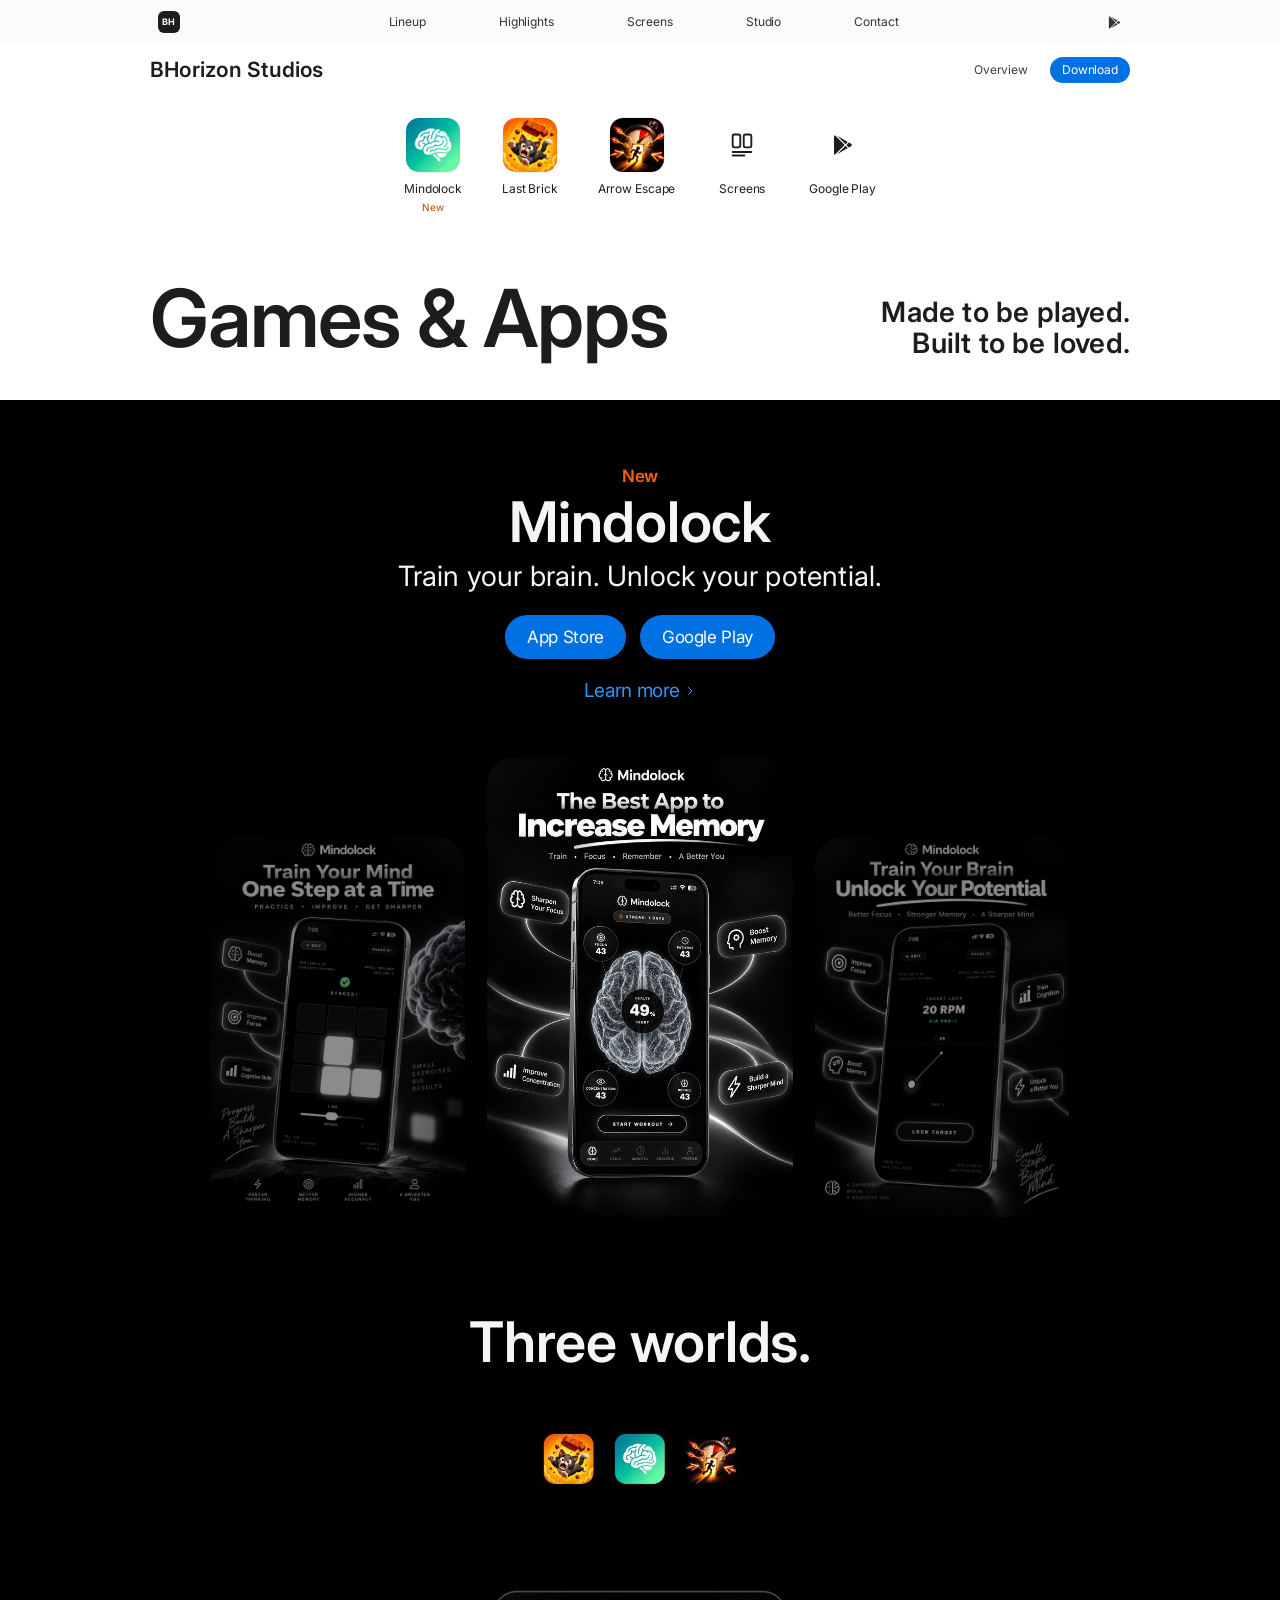
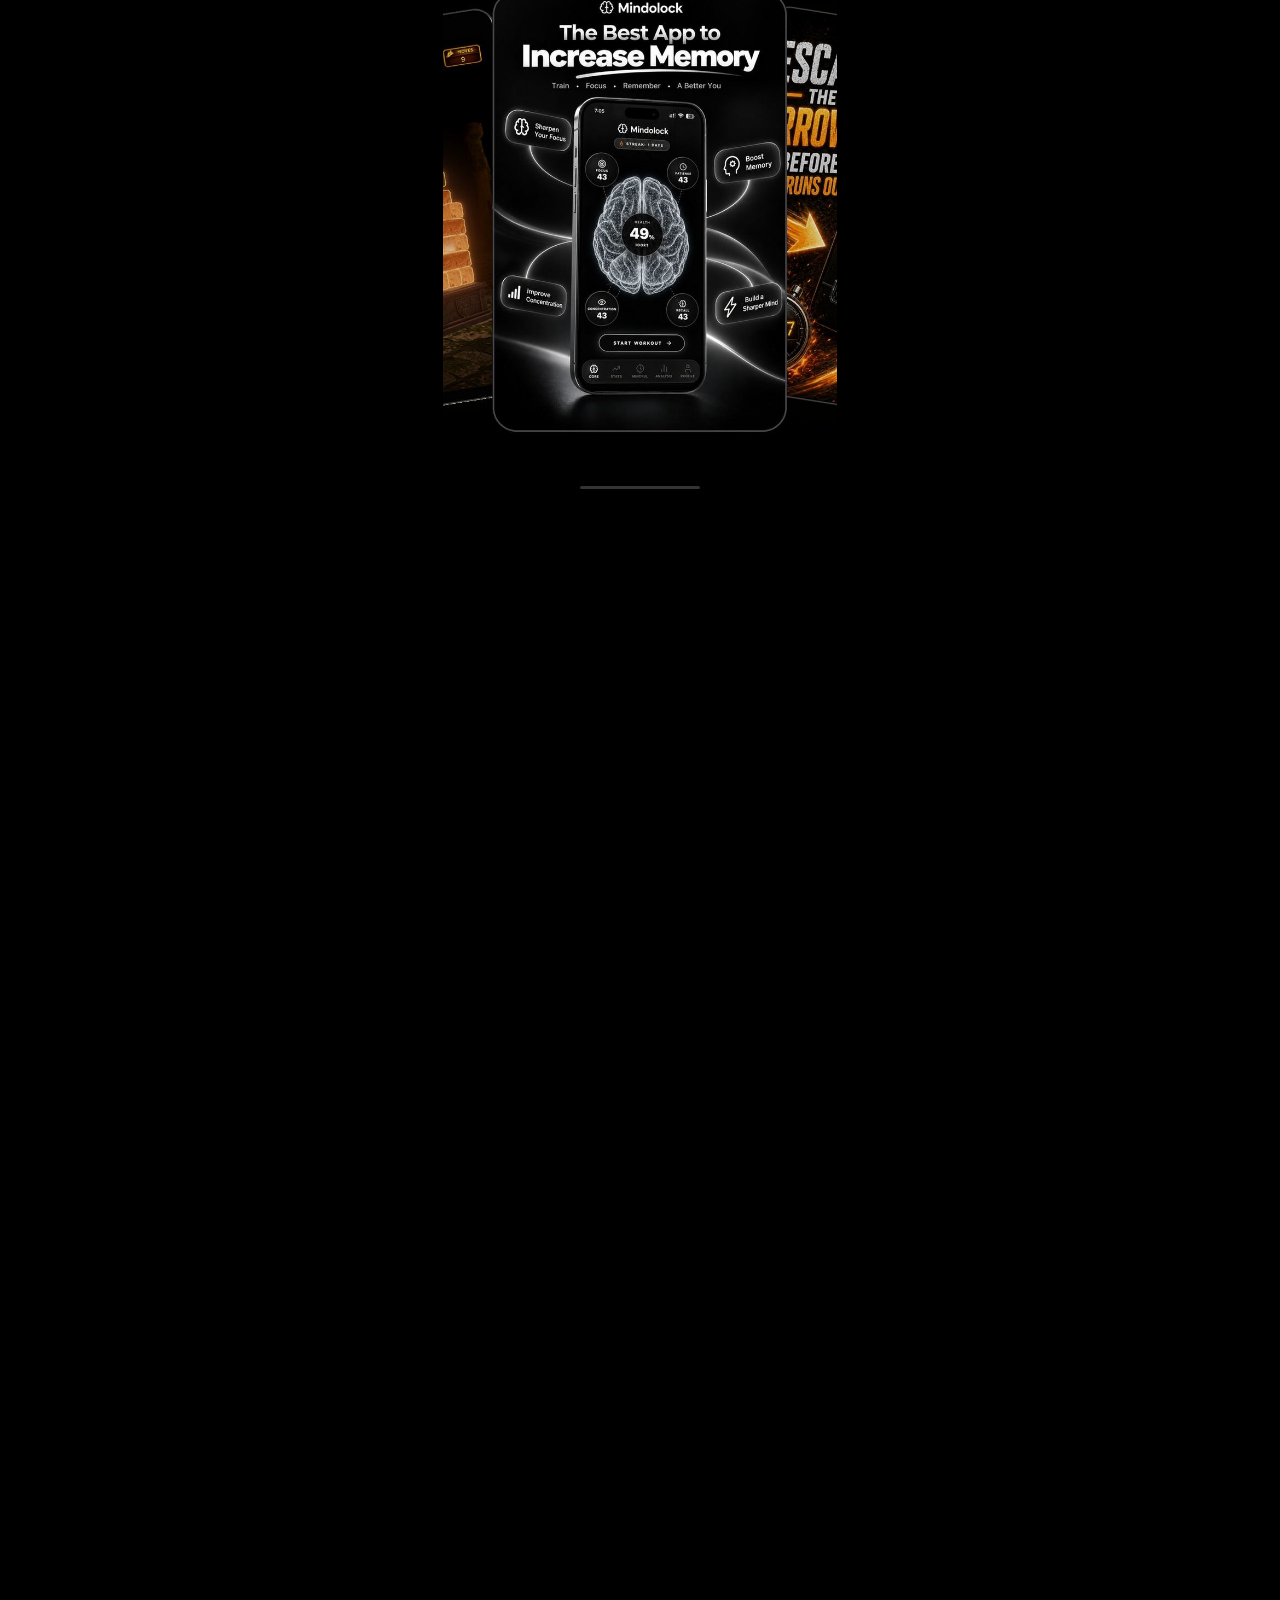
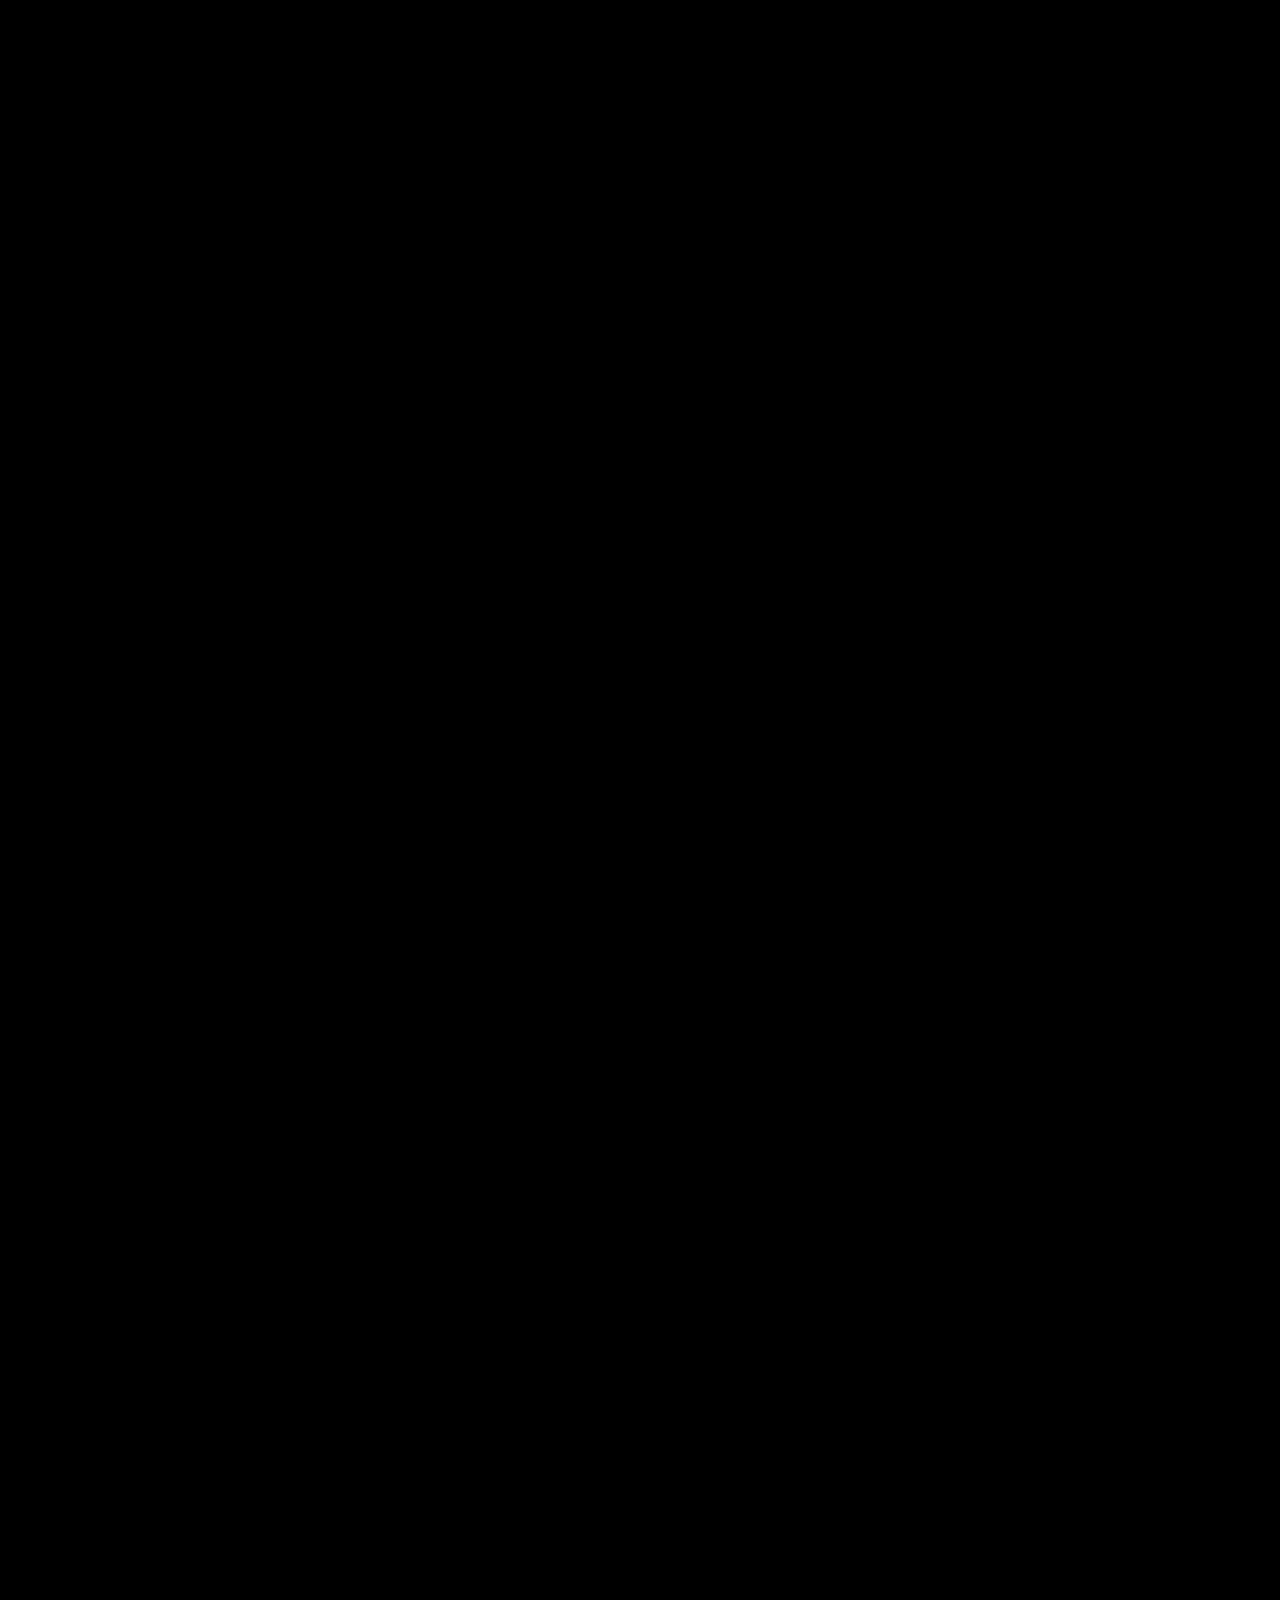
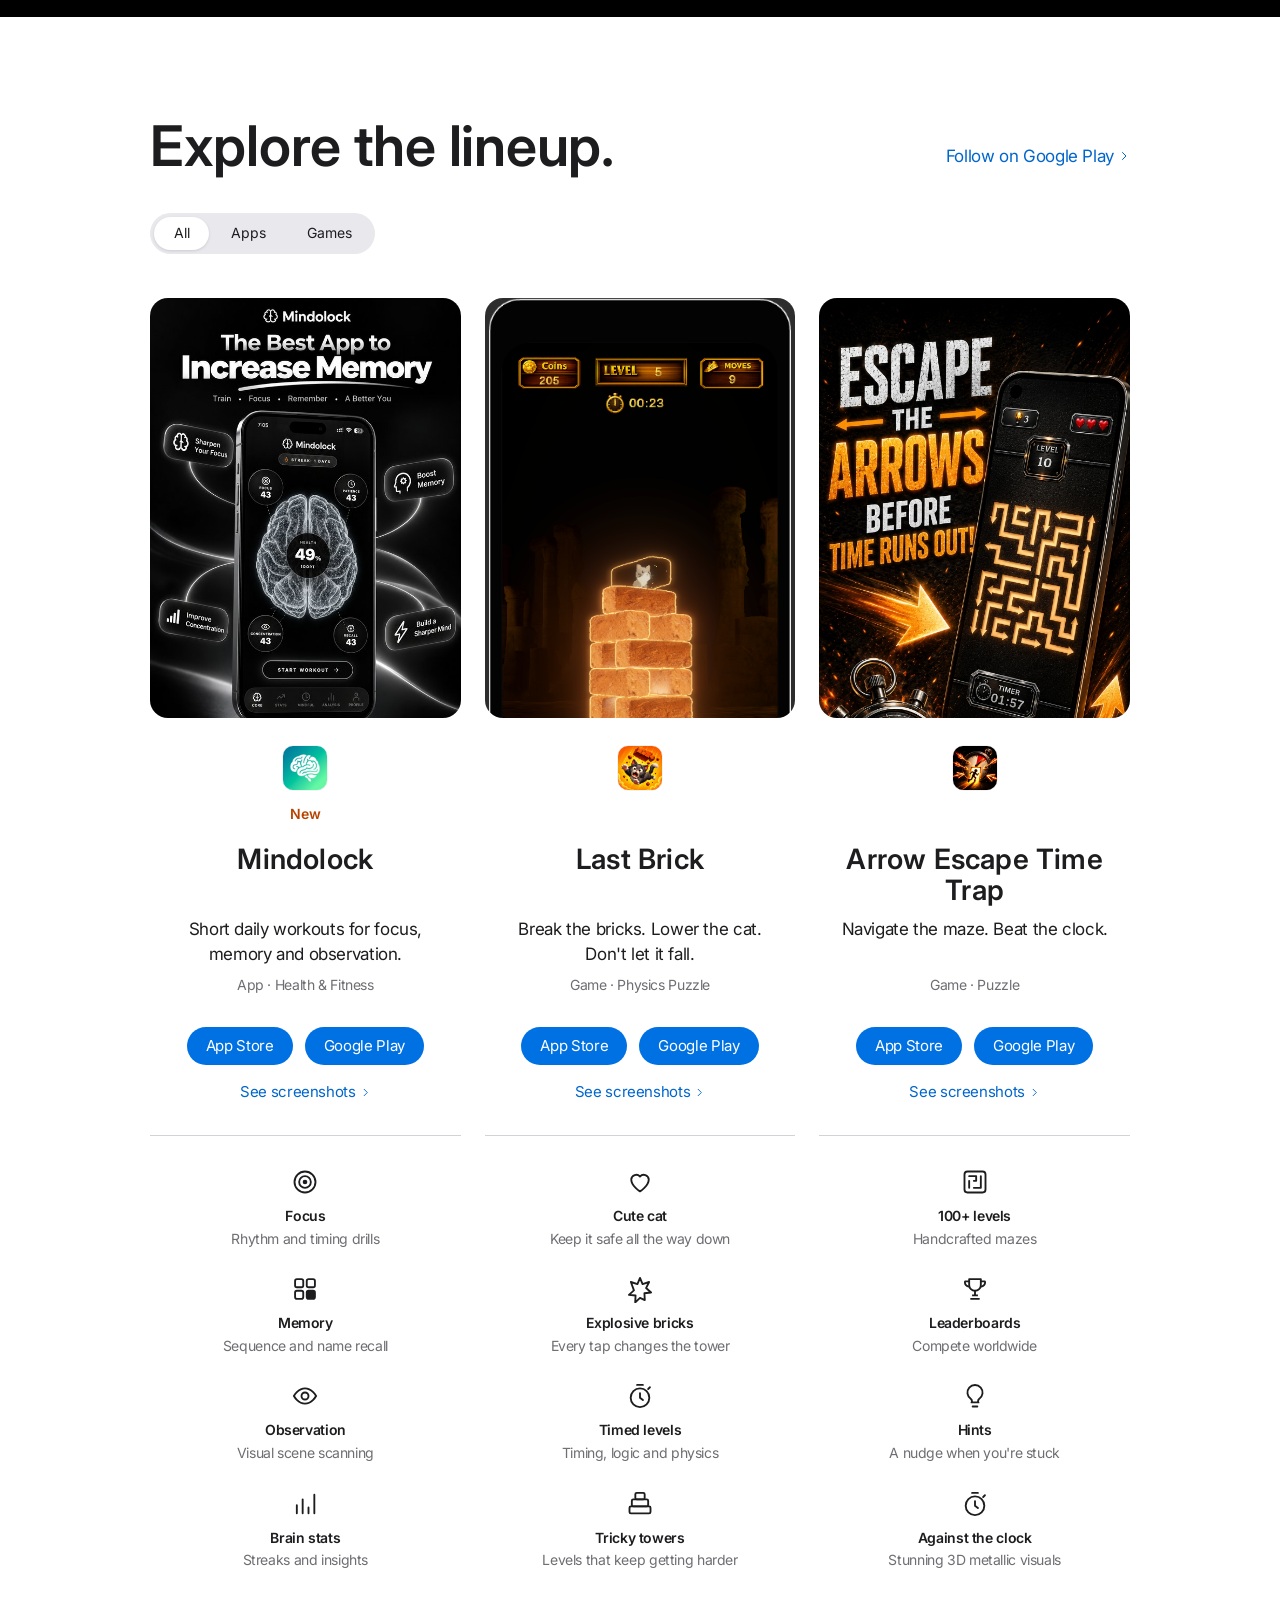
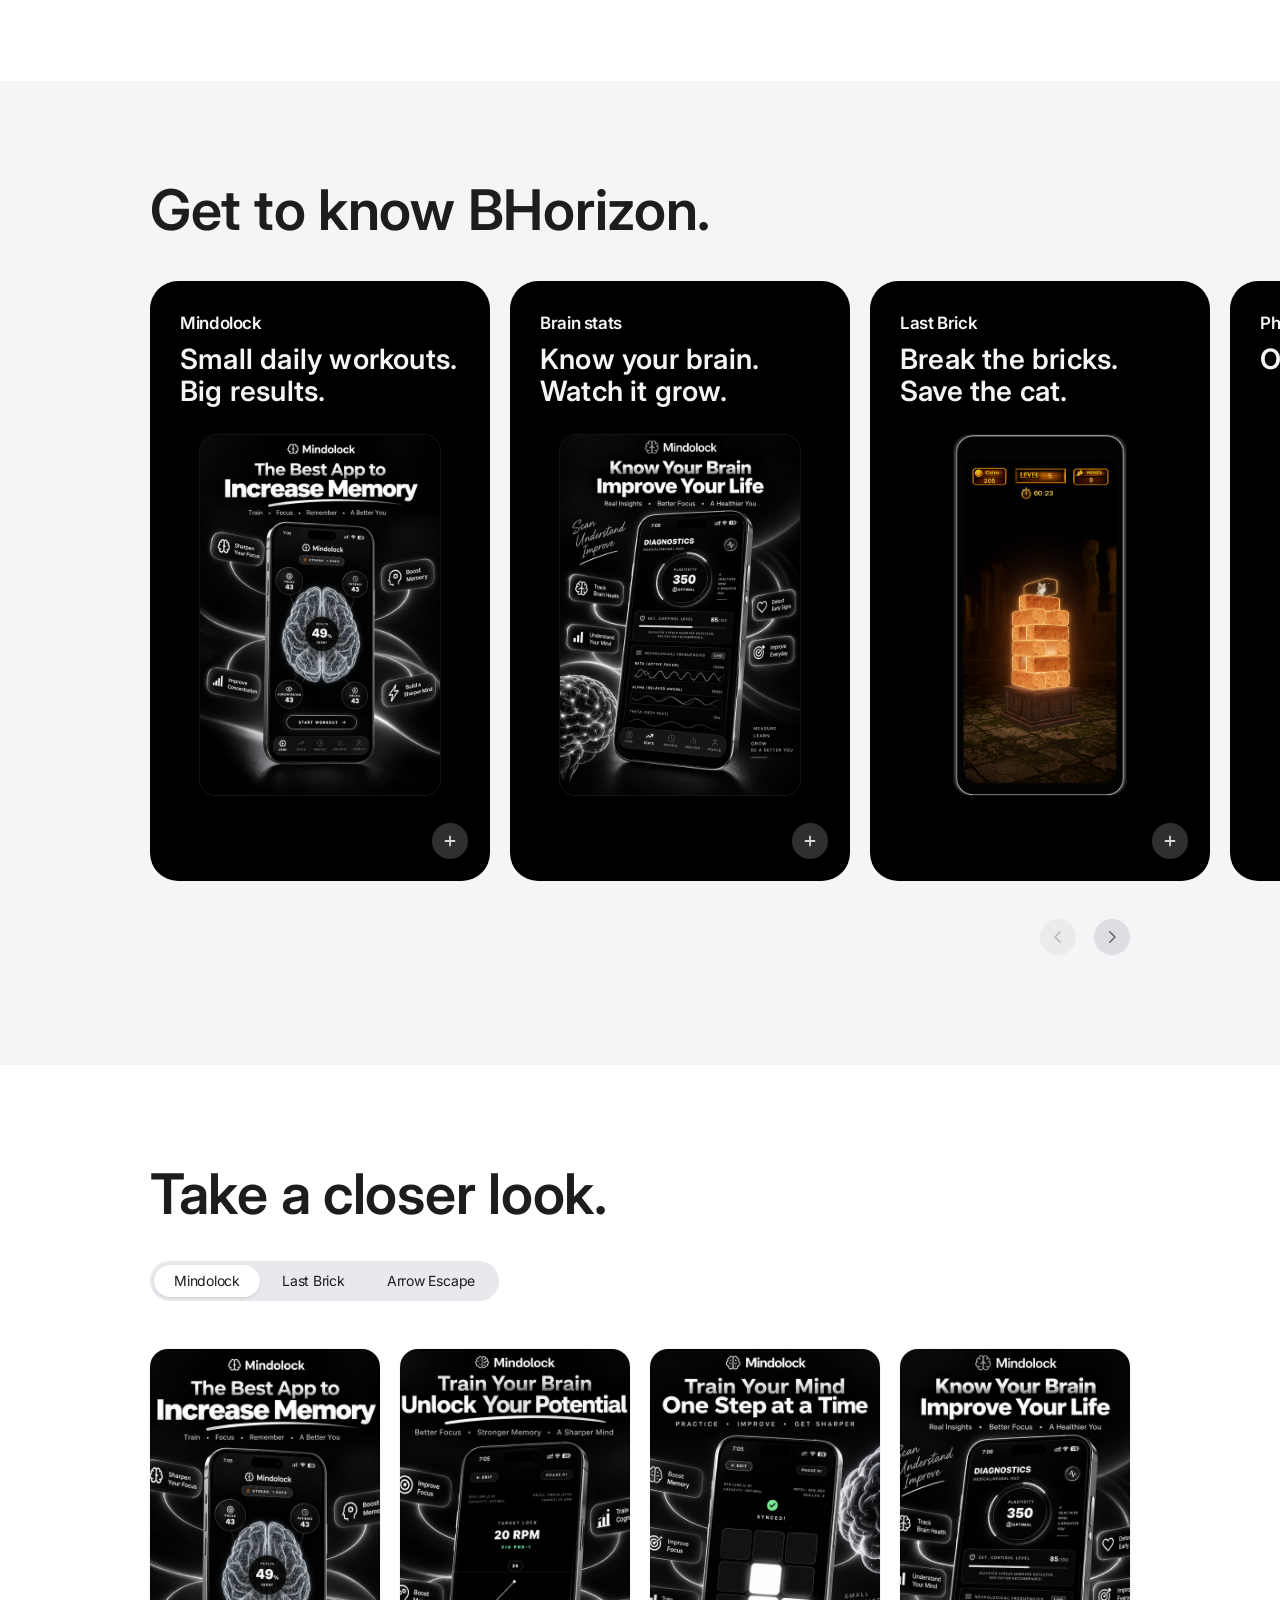
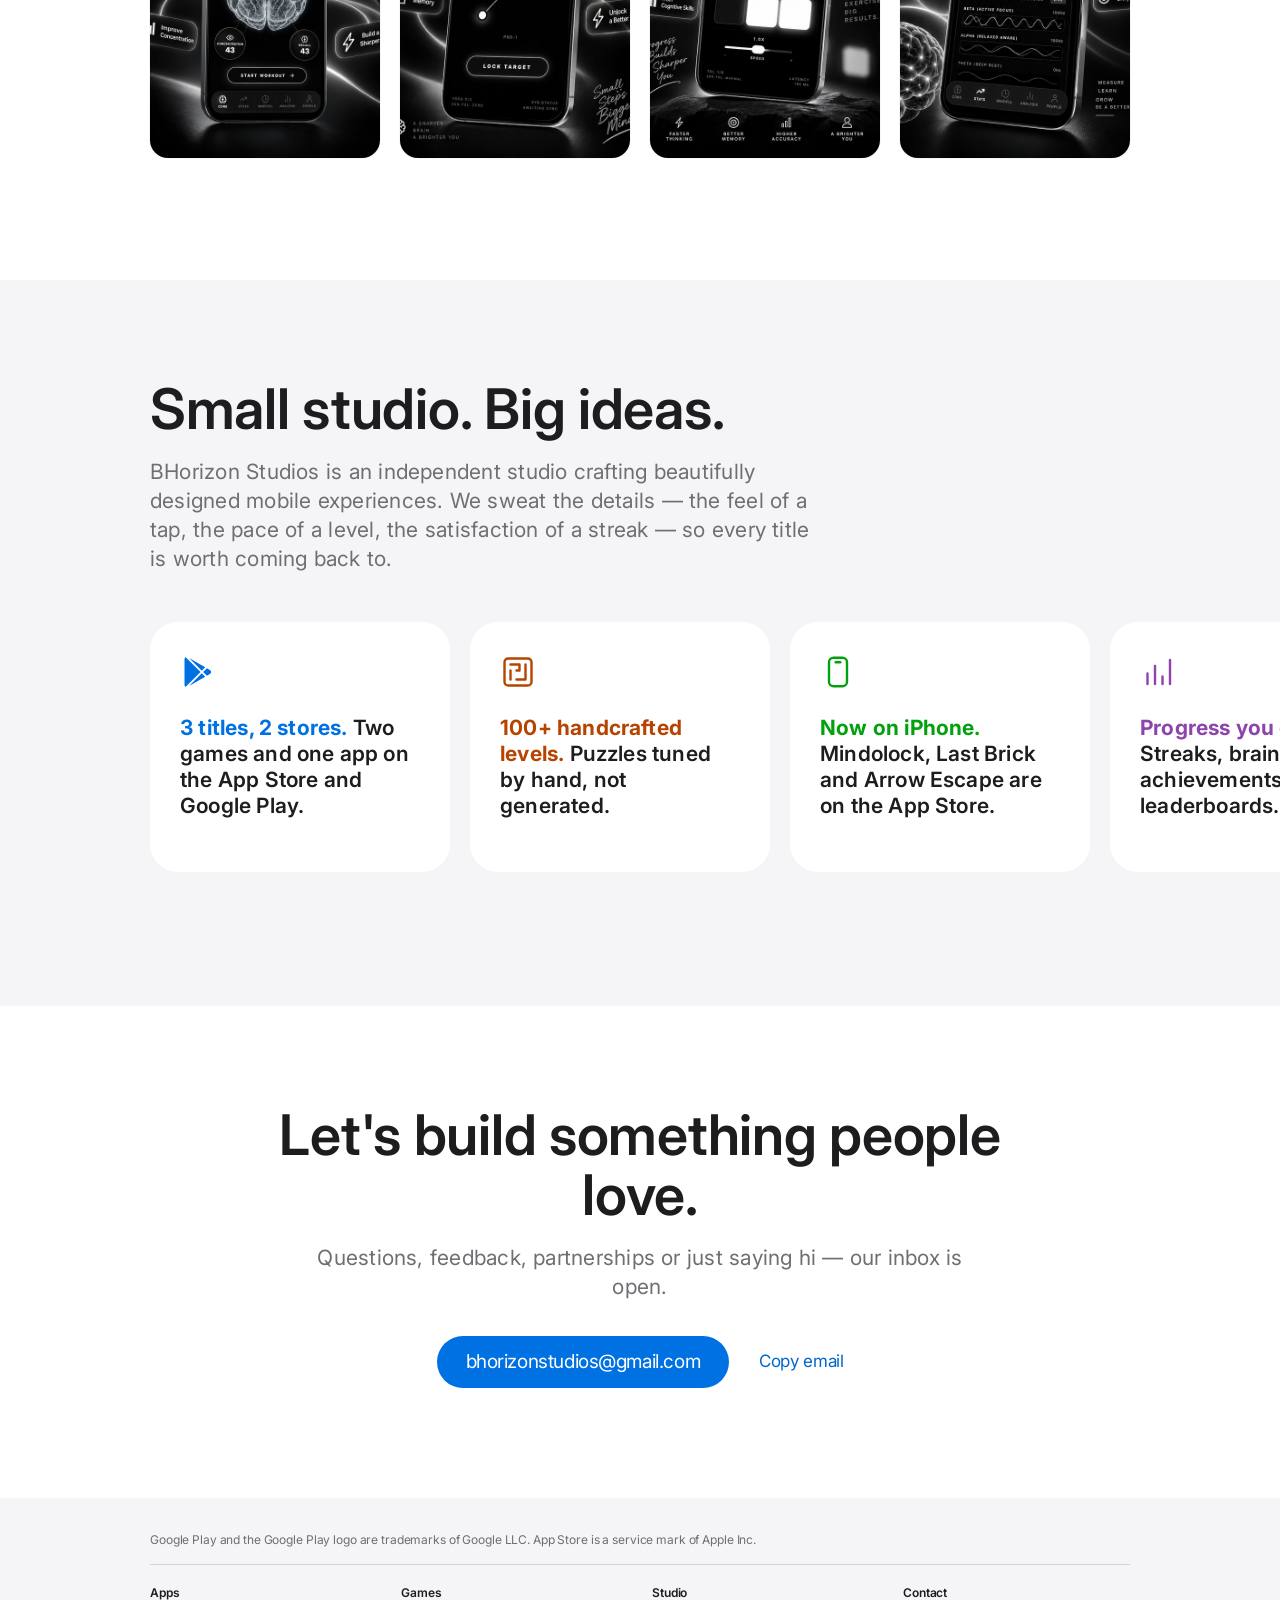
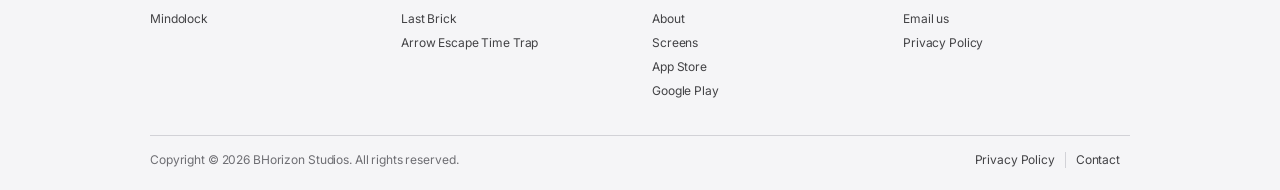
==== commit 67a60bc2: "Add App Store links, scroll-scrubbed showcase video, smaller gallery shots - All three titles are no" ====
--- a/index.html
+++ b/index.html
@@ -13,7 +13,7 @@
 
     <!-- Open Graph -->
     <meta property="og:title" content="BHorizon Studios — Mobile Games & Apps">
-    <meta property="og:description" content="Games that thrill. Apps that sharpen. Explore Mindolock, Last Brick and Arrow Escape Time Trap.">
+    <meta property="og:description" content="Games that thrill. Apps that sharpen. Explore Mindolock, Last Brick and Arrow Escape Time Trap on the App Store and Google Play.">
     <meta property="og:type" content="website">
     <meta property="og:image" content="images/screenshot1.jpg">
 
@@ -62,7 +62,7 @@
                 <a href="#studio">Studio</a>
                 <a href="#contact">Contact</a>
             </nav>
-            <a href="https://play.google.com/store/apps/dev?id=7368937019671498498" target="_blank" rel="noopener" class="gnav-icon" aria-label="BHorizon Studios on Google Play">
+            <a href="https://play.google.com/store/apps/developer?id=BHorizon+Studios&amp;hl=en_IN" target="_blank" rel="noopener" class="gnav-icon" aria-label="BHorizon Studios on Google Play">
                 <svg width="15" height="15" aria-hidden="true"><use href="#i-play"/></svg>
             </a>
             <button class="gnav-burger" id="gnavBurger" aria-label="Menu" aria-expanded="false" aria-controls="gnavMenu">
@@ -83,8 +83,8 @@
         <div class="wrap localnav-inner">
             <a href="#top" class="localnav-title">BHorizon Studios</a>
             <div class="localnav-actions">
-                <a href="#lineup" class="localnav-link">Overview</a>
-                <a href="https://play.google.com/store/apps/dev?id=7368937019671498498" target="_blank" rel="noopener" class="pill pill-sm">Download</a>
+                <a href="#showcase" class="localnav-link">Overview</a>
+                <a href="#lineup" class="pill pill-sm">Download</a>
             </div>
         </div>
     </div>
@@ -119,7 +119,7 @@
                     </a>
                 </li>
                 <li>
-                    <a href="https://play.google.com/store/apps/dev?id=7368937019671498498" target="_blank" rel="noopener">
+                    <a href="https://play.google.com/store/apps/developer?id=BHorizon+Studios&amp;hl=en_IN" target="_blank" rel="noopener">
                         <span class="chapternav-glyph"><svg width="24" height="24" aria-hidden="true"><use href="#i-play"/></svg></span>
                         <span>Google Play</span>
                     </a>
@@ -134,14 +134,17 @@
         </section>
 
         <!-- ═══════════════ HERO TILE ═══════════════ -->
-        <section class="hero" aria-labelledby="heroTitle">
+        <section class="hero" aria-labelledby="heroTitle" data-nav="dark">
             <div class="hero-copy">
                 <p class="eyebrow eyebrow-new">New</p>
                 <h2 class="hero-title" id="heroTitle">Mindolock</h2>
                 <p class="hero-sub">Train your brain. Unlock your potential.</p>
                 <div class="cta-row">
-                    <a href="https://play.google.com/store/apps/details?id=com.bhorizonstudios.mindolock" target="_blank" rel="noopener" class="pill">Get it on Google Play</a>
-                    <a href="#p-mindolock" class="pill pill-outline">Learn more</a>
+                    <a href="https://apps.apple.com/us/app/mindolock/id6812595599" target="_blank" rel="noopener" class="pill">App Store</a>
+                    <a href="https://play.google.com/store/apps/details?id=com.bhorizonstudios.mindolock" target="_blank" rel="noopener" class="pill">Google Play</a>
+                </div>
+                <div class="cta-row hero-more">
+                    <a href="#p-mindolock" class="text-link">Learn more <svg width="12" height="12" aria-hidden="true"><use href="#i-chevron"/></svg></a>
                 </div>
             </div>
             <div class="hero-phones" aria-hidden="true">
@@ -151,11 +154,29 @@
             </div>
         </section>
 
+        <!-- ═══════════════ SCROLL VIDEO ═══════════════ -->
+        <!-- The video is scrubbed by scroll position. To use your own footage, replace the files in videos/
+             (encode with a keyframe on every frame for smooth scrubbing — see videos/render_showcase.py). -->
+        <section class="scrolly" id="showcase" aria-labelledby="scrollyTitle" data-nav="dark">
+            <div class="scrolly-sticky">
+                <div class="scrolly-captions">
+                    <h2 class="visually-hidden" id="scrollyTitle">Our titles</h2>
+                    <p class="scrolly-caption is-active" data-from="0" data-to="0.3">Three worlds.</p>
+                    <p class="scrolly-caption" data-from="0.3" data-to="0.62">One studio.</p>
+                    <p class="scrolly-caption" data-from="0.62" data-to="2">Now on the App Store<br>and Google Play.</p>
+                </div>
+                <video class="scrolly-video" id="scrollyVideo" muted playsinline preload="auto" aria-hidden="true"
+                    data-wide="videos/showcase-wide.mp4" data-tall="videos/showcase-tall.mp4"
+                    data-poster-wide="videos/showcase-wide.jpg" data-poster-tall="videos/showcase-tall.jpg"></video>
+                <div class="scrolly-bar" aria-hidden="true"><span></span></div>
+            </div>
+        </section>
+
         <!-- ═══════════════ LINEUP ═══════════════ -->
         <section class="section" id="lineup">
             <div class="wrap section-head">
                 <h2 class="section-title">Explore the lineup.</h2>
-                <a href="https://play.google.com/store/apps/dev?id=7368937019671498498" target="_blank" rel="noopener" class="more-link">Follow on Google Play <svg width="12" height="12" aria-hidden="true"><use href="#i-chevron"/></svg></a>
+                <a href="https://play.google.com/store/apps/developer?id=BHorizon+Studios&amp;hl=en_IN" target="_blank" rel="noopener" class="more-link">Follow on Google Play <svg width="12" height="12" aria-hidden="true"><use href="#i-chevron"/></svg></a>
             </div>
 
             <div class="wrap">
@@ -178,11 +199,10 @@
                     <p class="model-tagline">Short daily workouts for focus, memory and observation.</p>
                     <p class="model-meta">App · Health &amp; Fitness</p>
                     <div class="cta-row">
-                        <a href="https://play.google.com/store/apps/details?id=com.bhorizonstudios.mindolock" target="_blank" rel="noopener" class="pill">Download</a>
-                        <a href="#s-mindolock" class="text-link" data-screens="mindolock">Screens <svg width="11" height="11" aria-hidden="true"><use href="#i-chevron"/></svg></a>
+                        <a href="https://apps.apple.com/us/app/mindolock/id6812595599" target="_blank" rel="noopener" class="pill" aria-label="Mindolock on the App Store">App Store</a>
+                        <a href="https://play.google.com/store/apps/details?id=com.bhorizonstudios.mindolock" target="_blank" rel="noopener" class="pill" aria-label="Mindolock on Google Play">Google Play</a>
                     </div>
-                    <!-- iOS: replace this line with an App Store link when it goes live -->
-                    <p class="model-soon">Coming soon to the App Store</p>
+                    <a href="#s-mindolock" class="text-link model-screens" data-screens="mindolock">See screenshots <svg width="11" height="11" aria-hidden="true"><use href="#i-chevron"/></svg></a>
                     <ul class="model-features">
                         <li><svg width="28" height="28" aria-hidden="true"><use href="#i-target"/></svg><b>Focus</b><span>Rhythm and timing drills</span></li>
                         <li><svg width="28" height="28" aria-hidden="true"><use href="#i-memory"/></svg><b>Memory</b><span>Sequence and name recall</span></li>
@@ -202,11 +222,10 @@
                     <p class="model-tagline">Break the bricks. Lower the cat. Don't let it fall.</p>
                     <p class="model-meta">Game · Physics Puzzle</p>
                     <div class="cta-row">
-                        <a href="https://play.google.com/store/apps/details?id=com.bhorizonstudios.lastbrick" target="_blank" rel="noopener" class="pill">Download</a>
-                        <a href="#s-lastbrick" class="text-link" data-screens="lastbrick">Screens <svg width="11" height="11" aria-hidden="true"><use href="#i-chevron"/></svg></a>
+                        <a href="https://apps.apple.com/us/app/last-brick-3d/id6814111682" target="_blank" rel="noopener" class="pill" aria-label="Last Brick on the App Store">App Store</a>
+                        <a href="https://play.google.com/store/apps/details?id=com.bhorizonstudios.lastbrick" target="_blank" rel="noopener" class="pill" aria-label="Last Brick on Google Play">Google Play</a>
                     </div>
-                    <!-- iOS: replace this line with an App Store link when it goes live -->
-                    <p class="model-soon">Coming soon to the App Store</p>
+                    <a href="#s-lastbrick" class="text-link model-screens" data-screens="lastbrick">See screenshots <svg width="11" height="11" aria-hidden="true"><use href="#i-chevron"/></svg></a>
                     <ul class="model-features">
                         <li><svg width="28" height="28" aria-hidden="true"><use href="#i-heart"/></svg><b>Cute cat</b><span>Keep it safe all the way down</span></li>
                         <li><svg width="28" height="28" aria-hidden="true"><use href="#i-burst"/></svg><b>Explosive bricks</b><span>Every tap changes the tower</span></li>
@@ -226,11 +245,10 @@
                     <p class="model-tagline">Navigate the maze. Beat the clock.</p>
                     <p class="model-meta">Game · Puzzle</p>
                     <div class="cta-row">
-                        <a href="https://play.google.com/store/apps/details?id=com.bhorizonstudios.arrowescape" target="_blank" rel="noopener" class="pill" id="download-arrow-escape">Download</a>
-                        <a href="#s-arrowescape" class="text-link" data-screens="arrowescape">Screens <svg width="11" height="11" aria-hidden="true"><use href="#i-chevron"/></svg></a>
+                        <a href="https://apps.apple.com/us/app/arrow-escaper/id6816338832" target="_blank" rel="noopener" class="pill" aria-label="Arrow Escape on the App Store">App Store</a>
+                        <a href="https://play.google.com/store/apps/details?id=com.bhorizonstudios.arrowescape" target="_blank" rel="noopener" class="pill" id="download-arrow-escape" aria-label="Arrow Escape on Google Play">Google Play</a>
                     </div>
-                    <!-- iOS: replace this line with an App Store link when it goes live -->
-                    <p class="model-soon">Coming soon to the App Store</p>
+                    <a href="#s-arrowescape" class="text-link model-screens" data-screens="arrowescape">See screenshots <svg width="11" height="11" aria-hidden="true"><use href="#i-chevron"/></svg></a>
                     <ul class="model-features">
                         <li><svg width="28" height="28" aria-hidden="true"><use href="#i-maze"/></svg><b>100+ levels</b><span>Handcrafted mazes</span></li>
                         <li><svg width="28" height="28" aria-hidden="true"><use href="#i-trophy"/></svg><b>Leaderboards</b><span>Compete worldwide</span></li>
@@ -347,7 +365,7 @@
             <ul class="why">
                 <li class="why-card reveal">
                     <svg width="36" height="36" aria-hidden="true" class="why-icon c-blue"><use href="#i-play"/></svg>
-                    <p><b class="c-blue">3 titles on Google Play.</b> Two games and one app, with more on the way.</p>
+                    <p><b class="c-blue">3 titles, 2 stores.</b> Two games and one app on the App Store and Google Play.</p>
                 </li>
                 <li class="why-card reveal">
                     <svg width="36" height="36" aria-hidden="true" class="why-icon c-orange"><use href="#i-maze"/></svg>
@@ -355,7 +373,7 @@
                 </li>
                 <li class="why-card reveal">
                     <svg width="36" height="36" aria-hidden="true" class="why-icon c-green"><use href="#i-phone"/></svg>
-                    <p><b class="c-green">iOS is coming.</b> All of our titles are headed to the App Store.</p>
+                    <p><b class="c-green">Now on iPhone.</b> Mindolock, Last Brick and Arrow Escape are on the App Store.</p>
                 </li>
                 <li class="why-card reveal">
                     <svg width="36" height="36" aria-hidden="true" class="why-icon c-purple"><use href="#i-chart"/></svg>
@@ -385,23 +403,24 @@
     <footer class="footer">
         <div class="wrap">
             <div class="footer-notes">
-                <p>Google Play and the Google Play logo are trademarks of Google LLC. App Store is a service mark of Apple Inc. iOS versions of our titles are in development; availability will be announced on this page.</p>
+                <p>Google Play and the Google Play logo are trademarks of Google LLC. App Store is a service mark of Apple Inc.</p>
             </div>
             <div class="footer-dir">
                 <div>
                     <h3>Apps</h3>
-                    <a href="https://play.google.com/store/apps/details?id=com.bhorizonstudios.mindolock" target="_blank" rel="noopener">Mindolock</a>
+                    <a href="#p-mindolock">Mindolock</a>
                 </div>
                 <div>
                     <h3>Games</h3>
-                    <a href="https://play.google.com/store/apps/details?id=com.bhorizonstudios.lastbrick" target="_blank" rel="noopener">Last Brick</a>
-                    <a href="https://play.google.com/store/apps/details?id=com.bhorizonstudios.arrowescape" target="_blank" rel="noopener">Arrow Escape Time Trap</a>
+                    <a href="#p-lastbrick">Last Brick</a>
+                    <a href="#p-arrowescape">Arrow Escape Time Trap</a>
                 </div>
                 <div>
                     <h3>Studio</h3>
                     <a href="#studio">About</a>
                     <a href="#screens">Screens</a>
-                    <a href="https://play.google.com/store/apps/dev?id=7368937019671498498" target="_blank" rel="noopener">Google Play page</a>
+                    <a href="https://apps.apple.com/us/app/mindolock/id6812595599" target="_blank" rel="noopener">App Store</a>
+                    <a href="https://play.google.com/store/apps/developer?id=BHorizon+Studios&amp;hl=en_IN" target="_blank" rel="noopener">Google Play</a>
                 </div>
                 <div>
                     <h3>Contact</h3>
@@ -425,37 +444,55 @@
         <h2 class="modal-title">Train your brain. Unlock your potential.</h2>
         <p><b>Short, focused daily workouts</b> that sharpen your focus, memory, observation and patience. Each session takes just a few minutes, so it fits into any day.</p>
         <p><b>Four ways to train.</b> Rhythm and timing drills for focus, sequence and name recall for memory, and visual scene scanning for observation.</p>
-        <a href="https://play.google.com/store/apps/details?id=com.bhorizonstudios.mindolock" target="_blank" rel="noopener" class="pill">Get it on Google Play</a>
+        <div class="cta-row start">
+            <a href="https://apps.apple.com/us/app/mindolock/id6812595599" target="_blank" rel="noopener" class="pill" aria-label="Mindolock on the App Store">App Store</a>
+            <a href="https://play.google.com/store/apps/details?id=com.bhorizonstudios.mindolock" target="_blank" rel="noopener" class="pill" aria-label="Mindolock on Google Play">Google Play</a>
+        </div>
     </template>
     <template id="m-stats">
         <p class="modal-eyebrow">Brain stats</p>
         <h2 class="modal-title">See small exercises turn into big results.</h2>
         <p><b>Track your brain stats</b> across every skill you train, build streaks that keep you coming back, and get insights into how you're improving over time.</p>
-        <a href="https://play.google.com/store/apps/details?id=com.bhorizonstudios.mindolock" target="_blank" rel="noopener" class="pill">Get it on Google Play</a>
+        <div class="cta-row start">
+            <a href="https://apps.apple.com/us/app/mindolock/id6812595599" target="_blank" rel="noopener" class="pill" aria-label="Mindolock on the App Store">App Store</a>
+            <a href="https://play.google.com/store/apps/details?id=com.bhorizonstudios.mindolock" target="_blank" rel="noopener" class="pill" aria-label="Mindolock on Google Play">Google Play</a>
+        </div>
     </template>
     <template id="m-lastbrick">
         <p class="modal-eyebrow">Last Brick</p>
         <h2 class="modal-title">Just don't let the cat fall.</h2>
         <p><b>Tap and break bricks</b> to safely lower the cat to the ground. Every level tests your timing, logic and physics skills — and they keep getting trickier.</p>
-        <a href="https://play.google.com/store/apps/details?id=com.bhorizonstudios.lastbrick" target="_blank" rel="noopener" class="pill">Get it on Google Play</a>
+        <div class="cta-row start">
+            <a href="https://apps.apple.com/us/app/last-brick-3d/id6814111682" target="_blank" rel="noopener" class="pill" aria-label="Last Brick on the App Store">App Store</a>
+            <a href="https://play.google.com/store/apps/details?id=com.bhorizonstudios.lastbrick" target="_blank" rel="noopener" class="pill" aria-label="Last Brick on Google Play">Google Play</a>
+        </div>
     </template>
     <template id="m-physics">
         <p class="modal-eyebrow">Physics</p>
         <h2 class="modal-title">Explosive bricks. Timed levels.</h2>
         <p><b>Every brick you break changes the tower.</b> Some explode, some shift the balance, and the clock is always running. Plan ahead, then tap with confidence.</p>
-        <a href="https://play.google.com/store/apps/details?id=com.bhorizonstudios.lastbrick" target="_blank" rel="noopener" class="pill">Get it on Google Play</a>
+        <div class="cta-row start">
+            <a href="https://apps.apple.com/us/app/last-brick-3d/id6814111682" target="_blank" rel="noopener" class="pill" aria-label="Last Brick on the App Store">App Store</a>
+            <a href="https://play.google.com/store/apps/details?id=com.bhorizonstudios.lastbrick" target="_blank" rel="noopener" class="pill" aria-label="Last Brick on Google Play">Google Play</a>
+        </div>
     </template>
     <template id="m-arrowescape">
         <p class="modal-eyebrow">Arrow Escape Time Trap</p>
         <h2 class="modal-title">Can you escape them all?</h2>
         <p><b>Navigate arrows through intricate mazes</b> and beat the clock. Handcrafted levels, hints when you need them and stunning 3D metallic visuals.</p>
-        <a href="https://play.google.com/store/apps/details?id=com.bhorizonstudios.arrowescape" target="_blank" rel="noopener" class="pill">Get it on Google Play</a>
+        <div class="cta-row start">
+            <a href="https://apps.apple.com/us/app/arrow-escaper/id6816338832" target="_blank" rel="noopener" class="pill" aria-label="Arrow Escape on the App Store">App Store</a>
+            <a href="https://play.google.com/store/apps/details?id=com.bhorizonstudios.arrowescape" target="_blank" rel="noopener" class="pill" aria-label="Arrow Escape on Google Play">Google Play</a>
+        </div>
     </template>
     <template id="m-glory">
         <p class="modal-eyebrow">Achievements &amp; leaderboards</p>
         <h2 class="modal-title">Achieve. Unlock. Dominate.</h2>
         <p><b>Earn badges</b> as you clear challenges, then <b>climb the global leaderboards</b> to show your skills to the world.</p>
-        <a href="https://play.google.com/store/apps/details?id=com.bhorizonstudios.arrowescape" target="_blank" rel="noopener" class="pill">Get it on Google Play</a>
+        <div class="cta-row start">
+            <a href="https://apps.apple.com/us/app/arrow-escaper/id6816338832" target="_blank" rel="noopener" class="pill" aria-label="Arrow Escape on the App Store">App Store</a>
+            <a href="https://play.google.com/store/apps/details?id=com.bhorizonstudios.arrowescape" target="_blank" rel="noopener" class="pill" aria-label="Arrow Escape on Google Play">Google Play</a>
+        </div>
     </template>
 
     <dialog class="modal" id="modal" aria-labelledby="modalTitle">
--- a/style.css
+++ b/style.css
@@ -69,8 +69,6 @@
 .pill:hover { background: var(--blue-hover); text-decoration: none; }
 .pill-sm { padding: 4px 11px; font-size: 12px; letter-spacing: -0.01em; line-height: 1.34; }
 .pill-lg { padding: 14px 28px; font-size: 19px; }
-.pill-outline { background: transparent; color: var(--blue); border-color: var(--blue); }
-.pill-outline:hover { background: var(--blue); color: #fff; }
 
 .text-link, .more-link {
     display: inline-flex; align-items: center; gap: 4px;
@@ -82,6 +80,9 @@
 
 .cta-row { display: flex; flex-wrap: wrap; align-items: center; justify-content: center; gap: 14px 30px; }
 .cta-row.center { justify-content: center; }
+.cta-row.start { justify-content: flex-start; gap: 14px; }
+
+.visually-hidden { position: absolute; width: 1px; height: 1px; overflow: hidden; clip-path: inset(50%); white-space: nowrap; }
 
 .eyebrow { font-size: 14px; font-weight: 600; letter-spacing: -0.016em; color: var(--muted); min-height: 1.3em; }
 .eyebrow-new { color: var(--new); }
@@ -156,9 +157,11 @@
     background: rgba(255, 255, 255, 0.72);
     backdrop-filter: saturate(180%) blur(20px); -webkit-backdrop-filter: saturate(180%) blur(20px);
     border-bottom: 1px solid transparent;
-    transition: border-color 0.3s;
+    transition: border-color 0.3s, background 0.3s;
 }
 .localnav.stuck { border-bottom-color: rgba(0, 0, 0, 0.16); }
+.localnav.dark { background: rgba(22, 22, 23, 0.8); border-bottom-color: rgba(255, 255, 255, 0.12); }
+.localnav.dark .localnav-title, .localnav.dark .localnav-link { color: #f5f5f7; }
 .localnav-inner { height: 52px; display: flex; align-items: center; justify-content: space-between; }
 .localnav-title { color: var(--text); font-size: 21px; font-weight: 600; letter-spacing: 0.011em; }
 .localnav-title:hover { text-decoration: none; }
@@ -211,8 +214,9 @@
 .hero .eyebrow-new { color: #f56300; font-size: 17px; }
 .hero-title { font-size: 56px; line-height: 1.07; font-weight: 600; letter-spacing: -0.005em; margin-top: 4px; }
 .hero-sub { font-size: 28px; line-height: 1.14; letter-spacing: 0.007em; margin: 8px 0 22px; }
-.hero .pill-outline { color: var(--link-dark); border-color: var(--link-dark); }
-.hero .pill-outline:hover { background: var(--link-dark); color: #000; }
+.hero .cta-row { gap: 14px; }
+.hero-more { margin-top: 18px; }
+.hero .text-link { color: var(--link-dark); font-size: 19px; }
 
 .hero-phones {
     display: flex; justify-content: center; align-items: flex-end; gap: 22px;
@@ -222,6 +226,31 @@
 .hero-phone { width: auto; border-radius: 28px 28px 0 0; object-fit: cover; object-position: top; }
 .hero-phone.main { height: 460px; }
 .hero-phone.side { height: 380px; opacity: 0.55; }
+
+/* ── Scroll-scrubbed video ────────────────────────────────── */
+.scrolly { position: relative; height: 400vh; background: #000; color: #f5f5f7; }
+.scrolly-sticky {
+    position: sticky; top: 0;
+    height: 100vh; height: 100svh;
+    display: flex; flex-direction: column;
+    overflow: hidden;
+}
+.scrolly-captions { position: relative; flex: none; height: 200px; padding-top: 52px; }
+.scrolly-caption {
+    position: absolute; left: var(--gutter); right: var(--gutter); top: 52px; bottom: 0;
+    display: grid; place-items: center; text-align: center;
+    font-size: 56px; line-height: 1.07; font-weight: 600; letter-spacing: -0.005em;
+    opacity: 0; transform: translateY(16px);
+    transition: opacity 0.6s var(--ease), transform 0.6s var(--ease);
+}
+.scrolly-caption.is-active { opacity: 1; transform: none; }
+.scrolly-video { flex: 1; min-height: 0; width: 100%; object-fit: contain; background: #000; }
+.scrolly-bar { position: absolute; left: 50%; bottom: 28px; width: 120px; height: 3px; margin-left: -60px; border-radius: 3px; background: rgba(255, 255, 255, 0.2); overflow: hidden; }
+.scrolly-bar span { display: block; height: 100%; width: 100%; background: #f5f5f7; transform-origin: left; transform: scaleX(var(--p, 0)); }
+.scrolly.static { height: auto; }
+.scrolly.static .scrolly-sticky { position: relative; height: auto; }
+.scrolly.static .scrolly-video { aspect-ratio: 16 / 9; }
+.scrolly.static .scrolly-bar { display: none; }
 
 /* ── Sections ─────────────────────────────────────────────── */
 .section { padding: 100px 0 110px; }
@@ -286,8 +315,9 @@
 .model-name { font-size: 28px; line-height: 1.14; font-weight: 600; letter-spacing: 0.007em; margin-top: 4px; }
 .model-tagline { margin-top: 10px; font-size: 17px; max-width: 280px; }
 .model-meta { margin-top: 8px; font-size: 14px; color: var(--muted); }
-.model .cta-row { margin-top: 24px; gap: 14px 24px; }
-.model-soon { margin-top: 12px; font-size: 12px; color: var(--fine); }
+.model .cta-row { margin-top: 24px; gap: 12px; }
+.model .pill { padding: 9px 18px; font-size: 15px; }
+.model-screens { margin-top: 16px; font-size: 15px; }
 
 .model-features {
     width: 100%;
@@ -316,7 +346,7 @@
 .card {
     position: relative;
     flex: none;
-    width: 372px; height: 680px;
+    width: 340px; height: 600px;
     border-radius: var(--radius-lg);
     background: var(--card-dark); color: #f5f5f7;
     overflow: hidden;
@@ -329,8 +359,11 @@
 .card-eyebrow { font-size: 17px; font-weight: 600; letter-spacing: -0.022em; }
 .card-title { margin-top: 8px; font-size: 28px; line-height: 1.14; font-weight: 600; letter-spacing: 0.007em; }
 .card img {
-    flex: 1; min-height: 0;
-    width: 100%; margin-top: 26px;
+    flex: none; align-self: center;
+    height: 360px; width: auto; max-width: calc(100% - 60px);
+    margin-top: 28px;
+    border-radius: 16px;
+    box-shadow: 0 0 0 1px rgba(255, 255, 255, 0.08);
     object-fit: cover; object-position: top;
 }
 .card-plus {
@@ -490,8 +523,9 @@
 @media (max-width: 1068px) {
     .intro-title { font-size: 64px; }
     .intro-tag { font-size: 24px; }
-    .section-title, .contact-title, .hero-title { font-size: 48px; }
-    .card { width: 344px; height: 628px; }
+    .section-title, .contact-title, .hero-title, .scrolly-caption { font-size: 48px; }
+    .card { width: 320px; height: 560px; }
+    .card img { height: 330px; }
     .model-media { height: 360px; }
 }
 
@@ -545,7 +579,10 @@
     .hero-phone.side { height: 260px; }
     .hero .cta-row { gap: 12px; }
     .section-title, .contact-title { font-size: 32px; }
-    .card { width: 80vw; height: 540px; }
+    .scrolly-caption { font-size: 32px; }
+    .scrolly-captions { height: 160px; }
+    .card { width: 78vw; height: 500px; }
+    .card img { height: 290px; }
     .card-title { font-size: 24px; }
     .shot { width: 62vw; }
     .why-card { width: 78vw; }
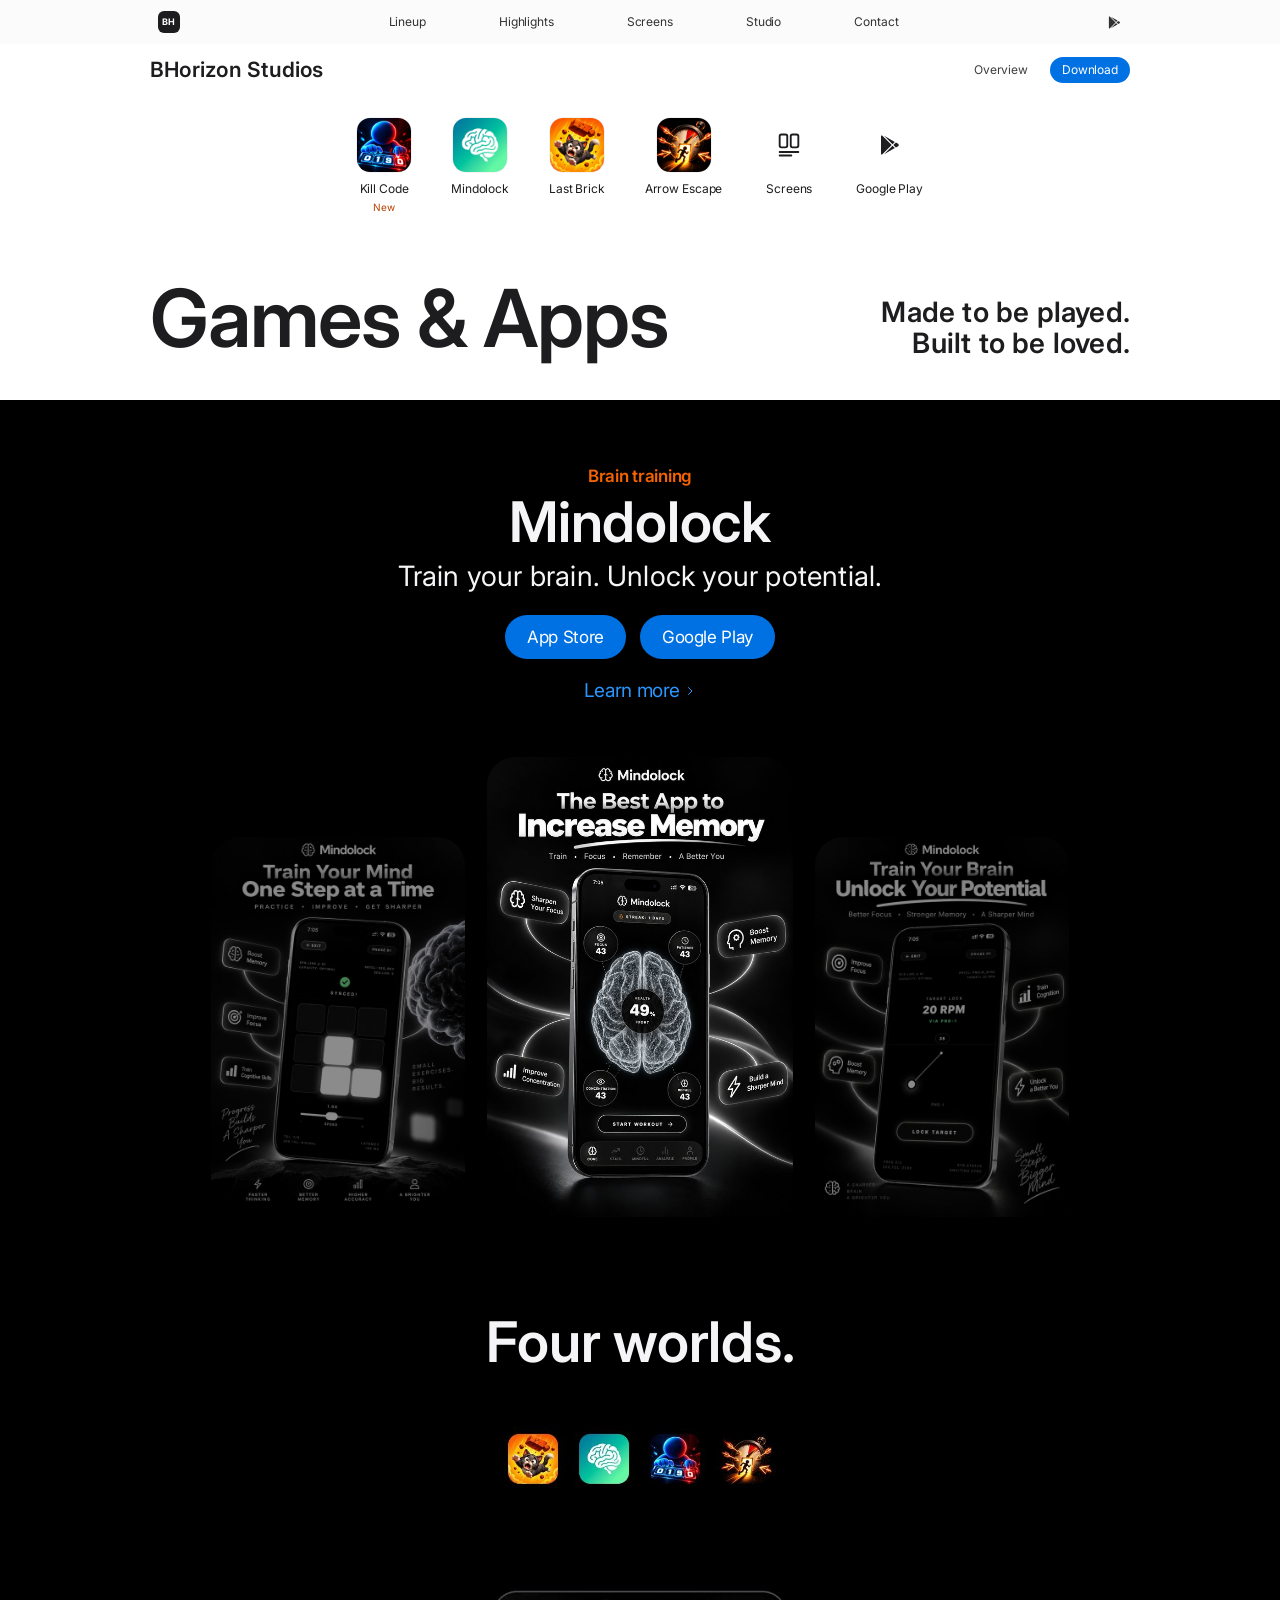
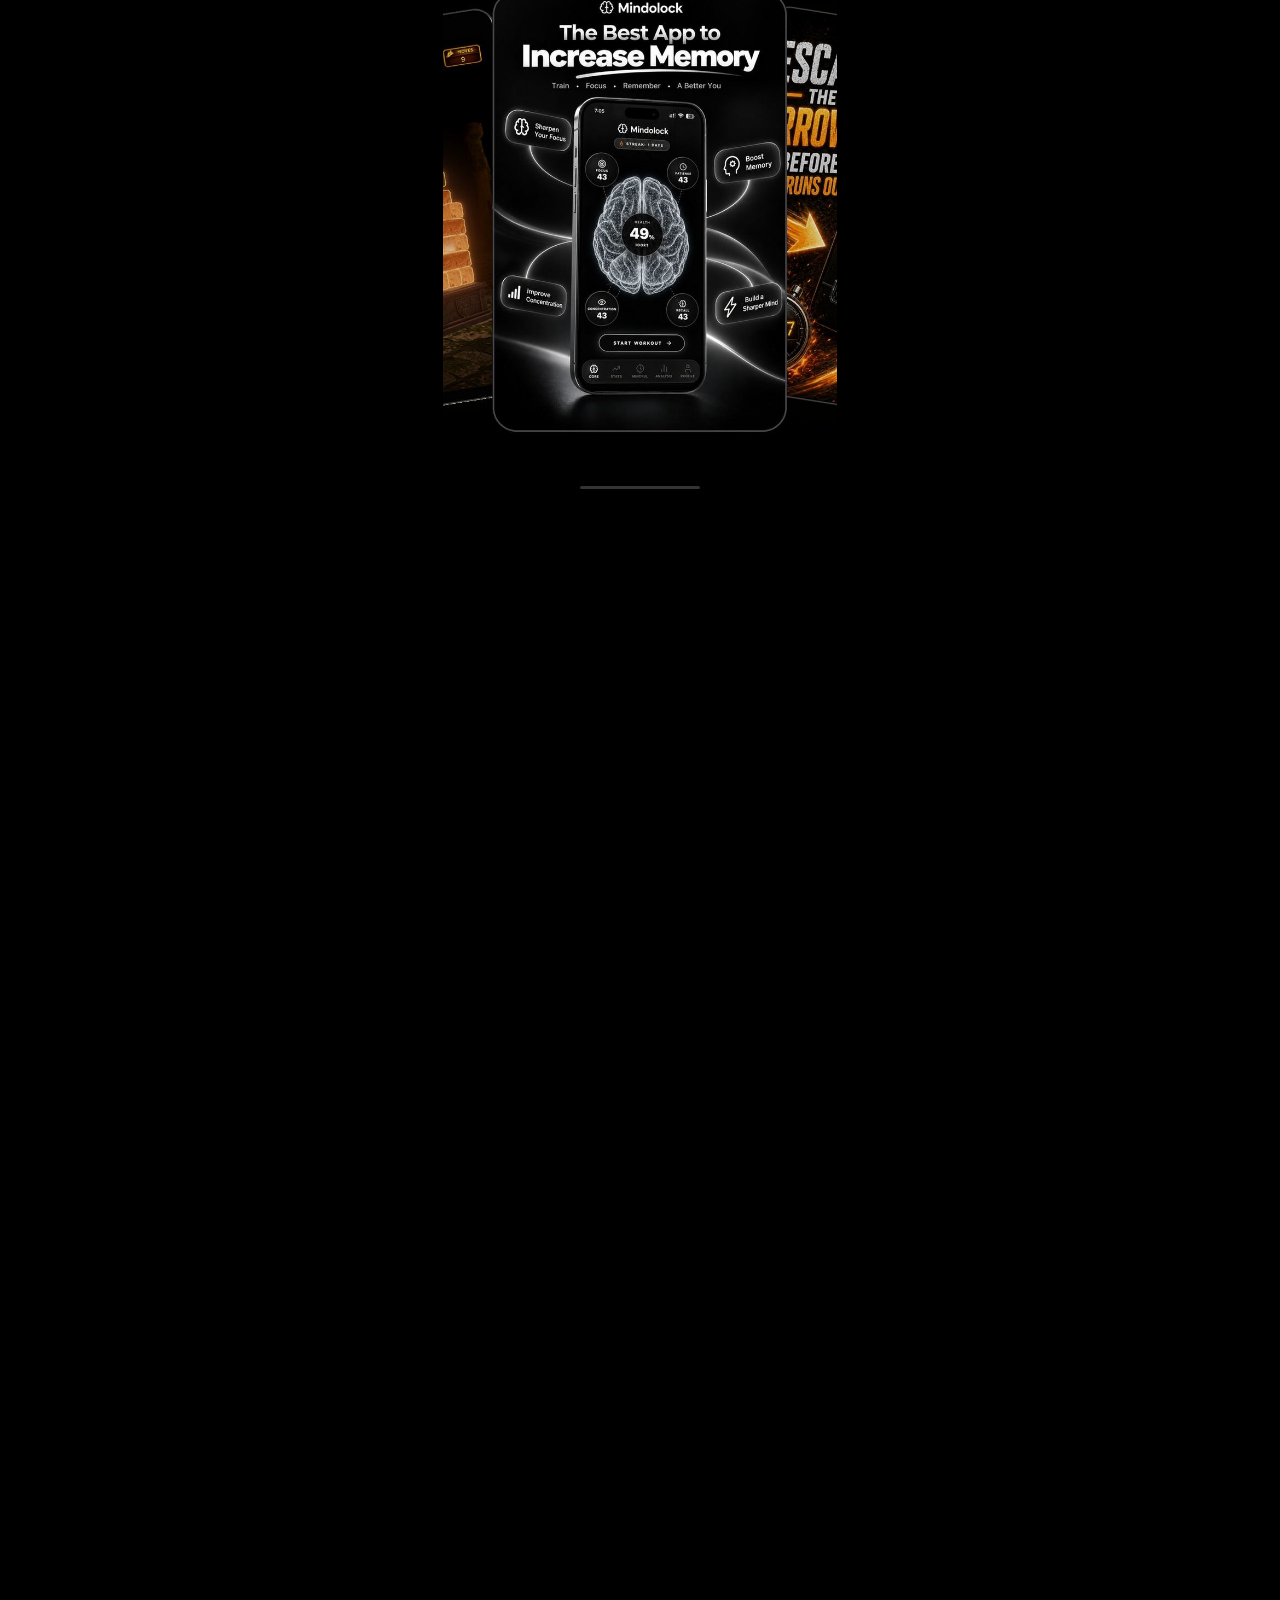
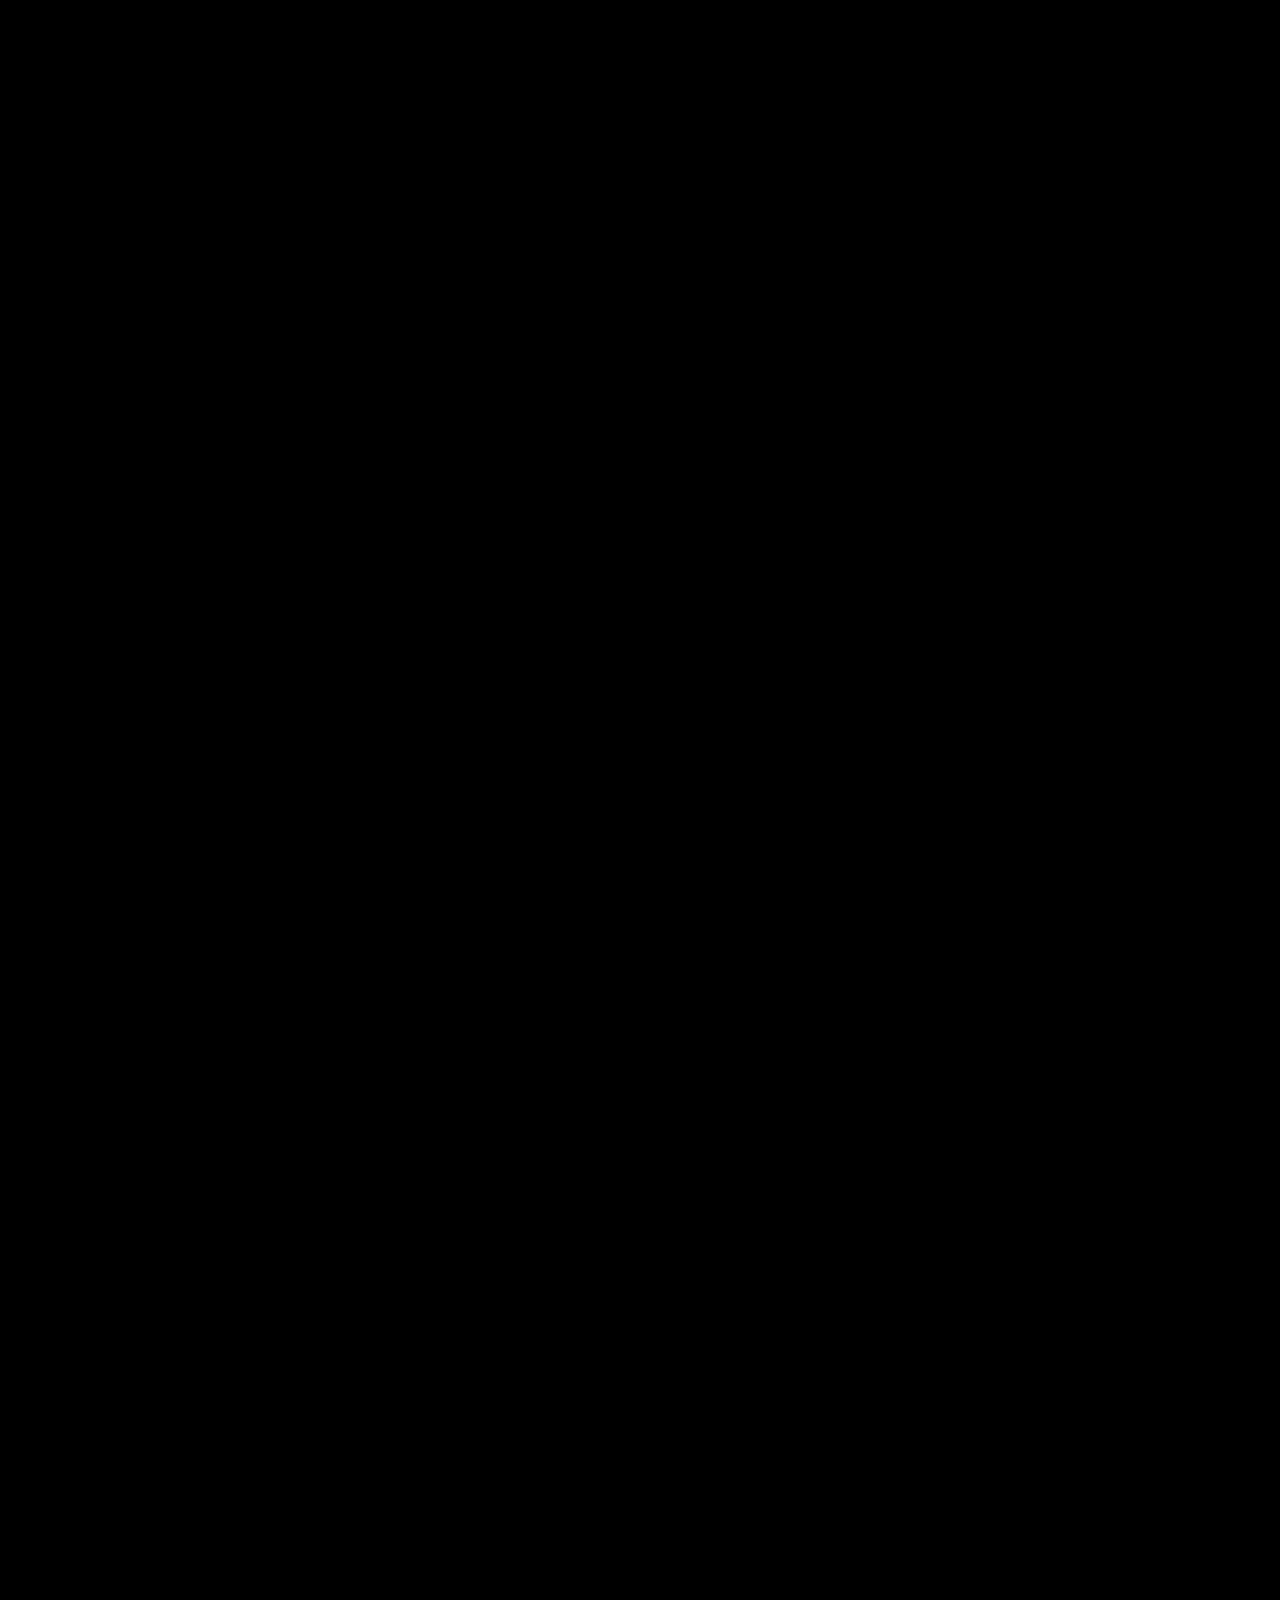
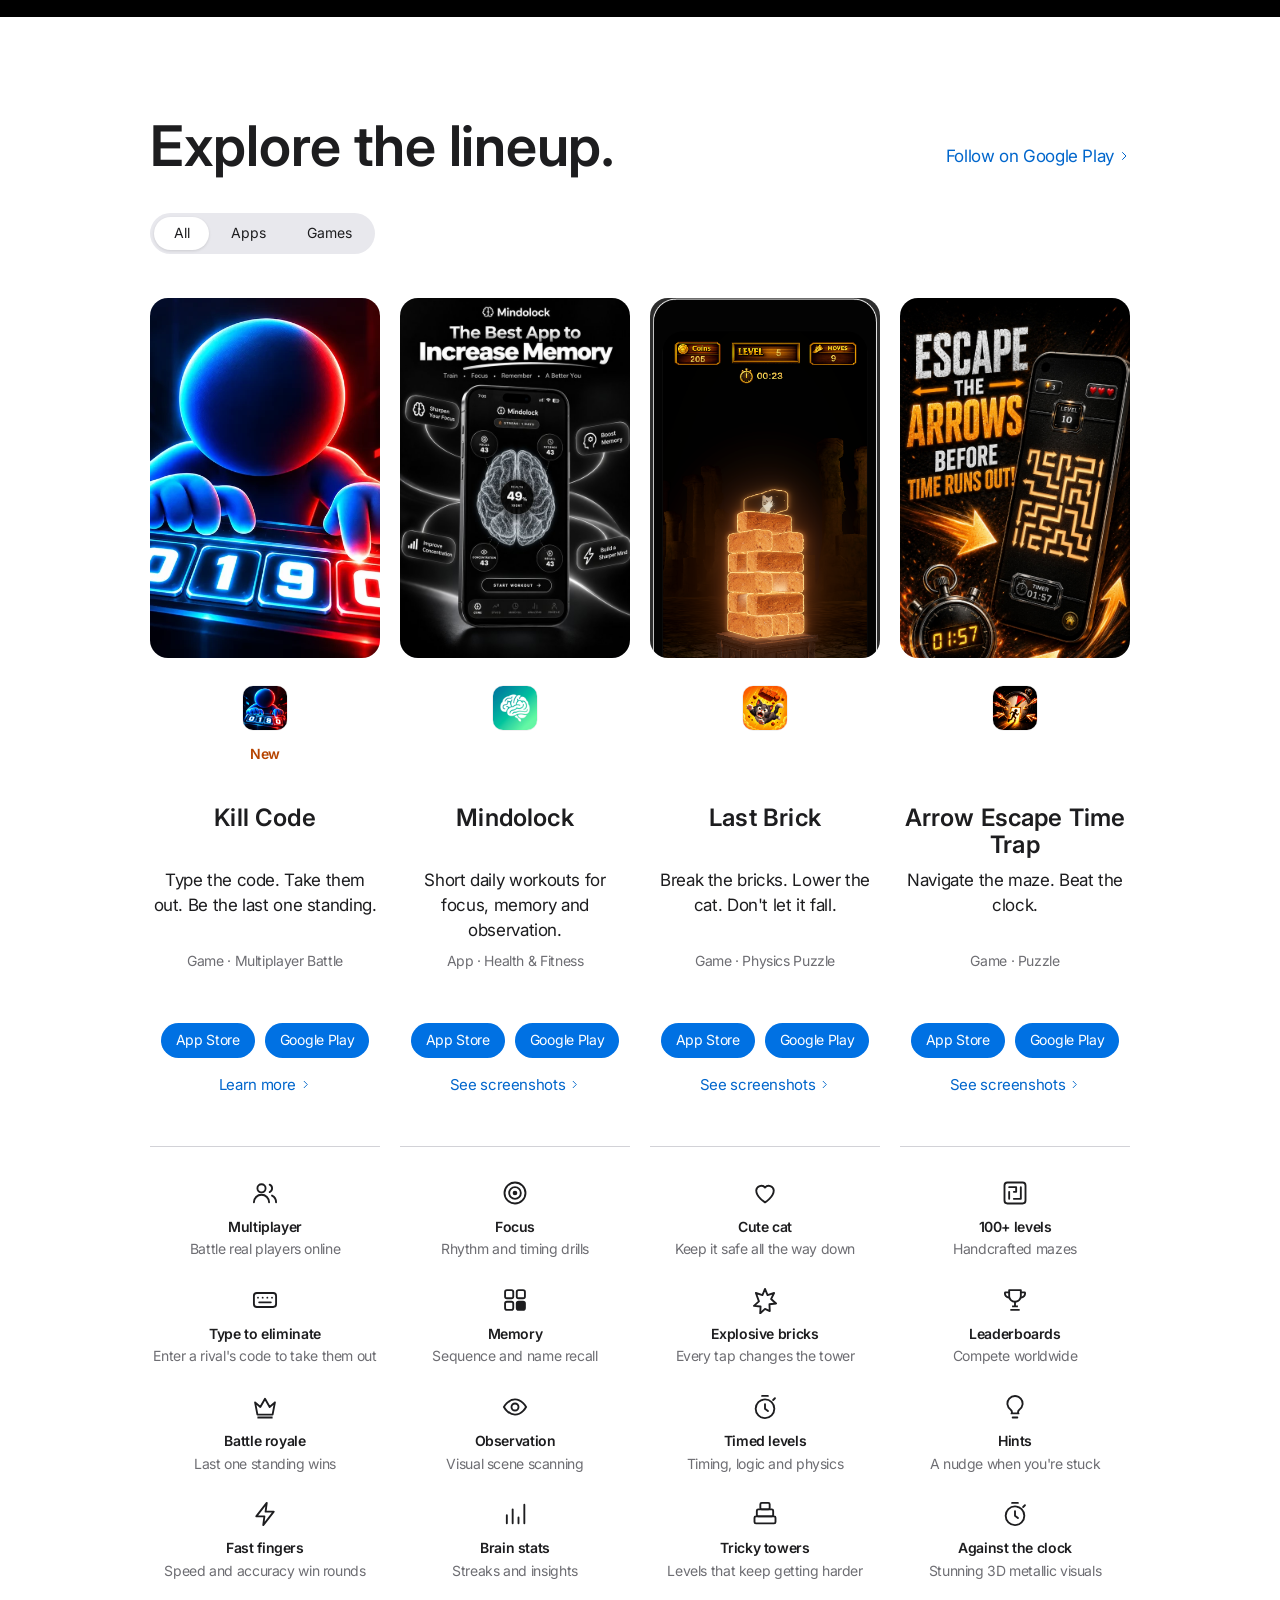
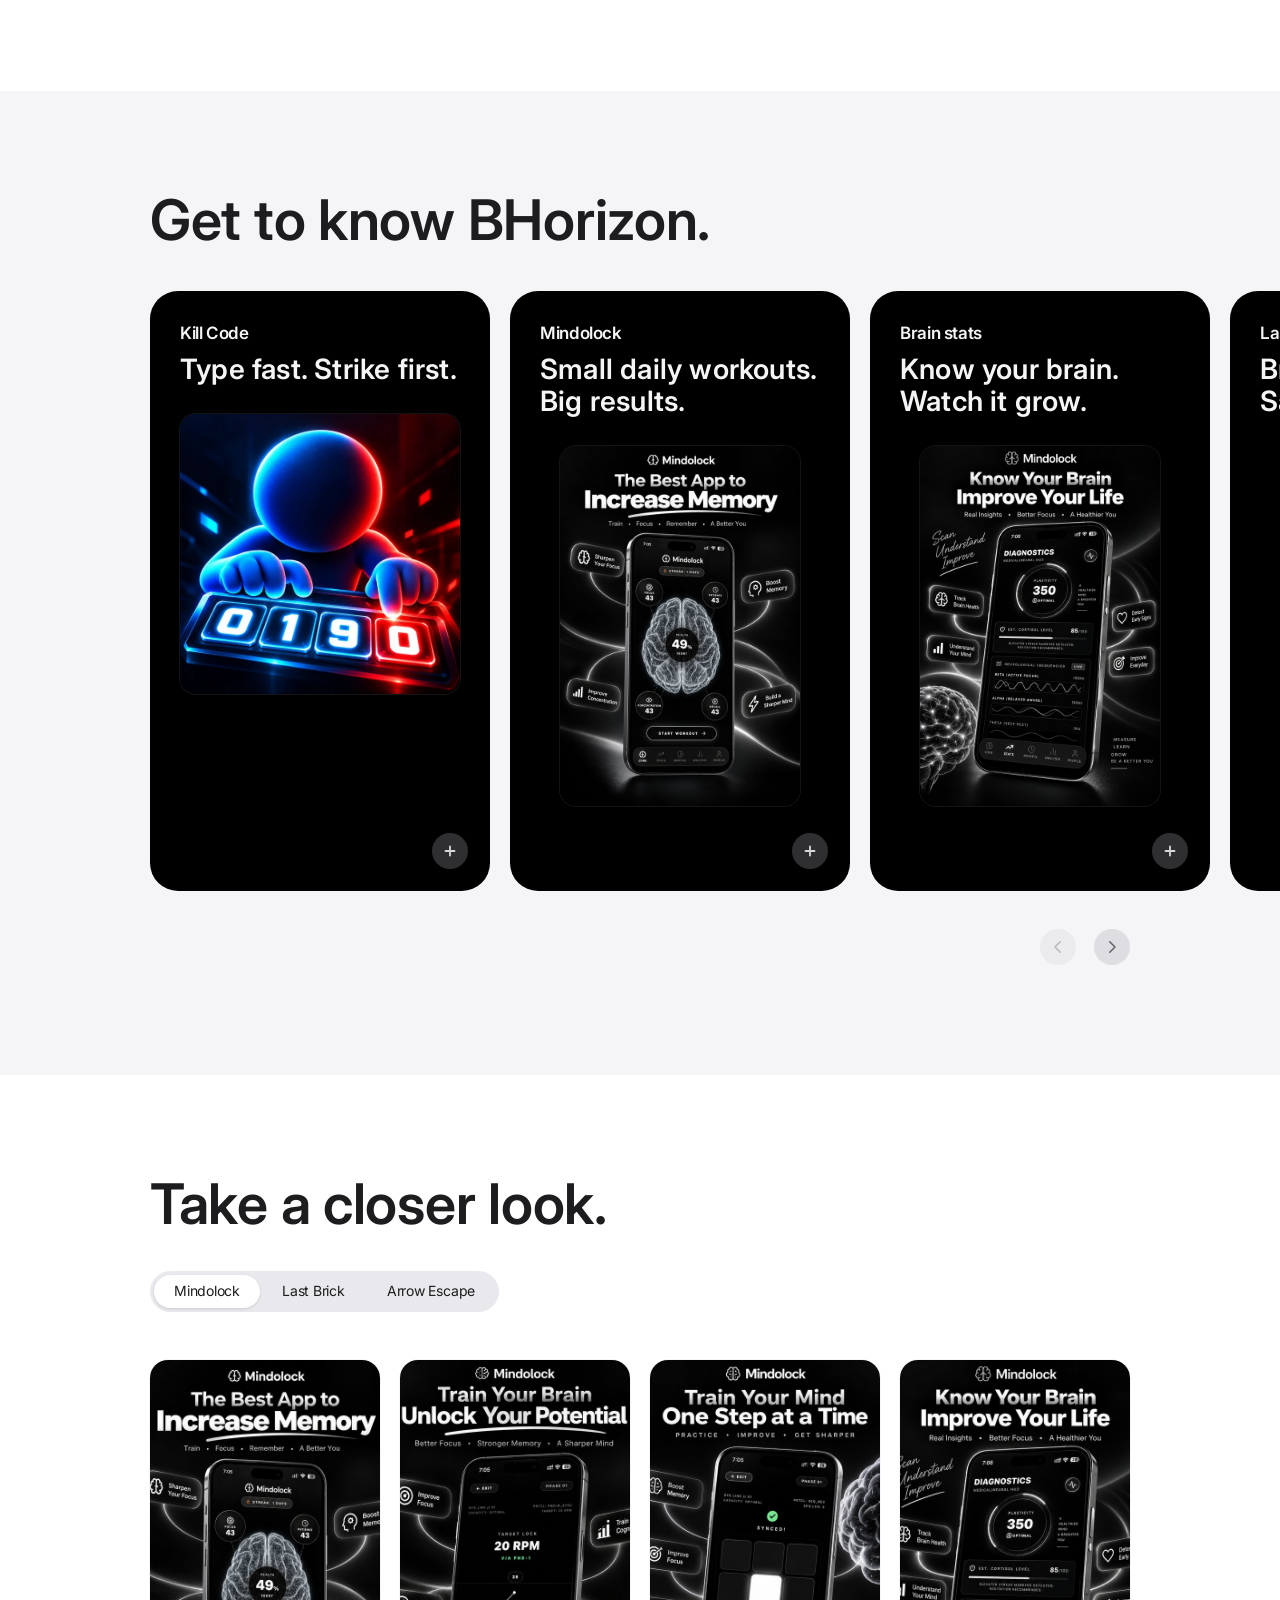
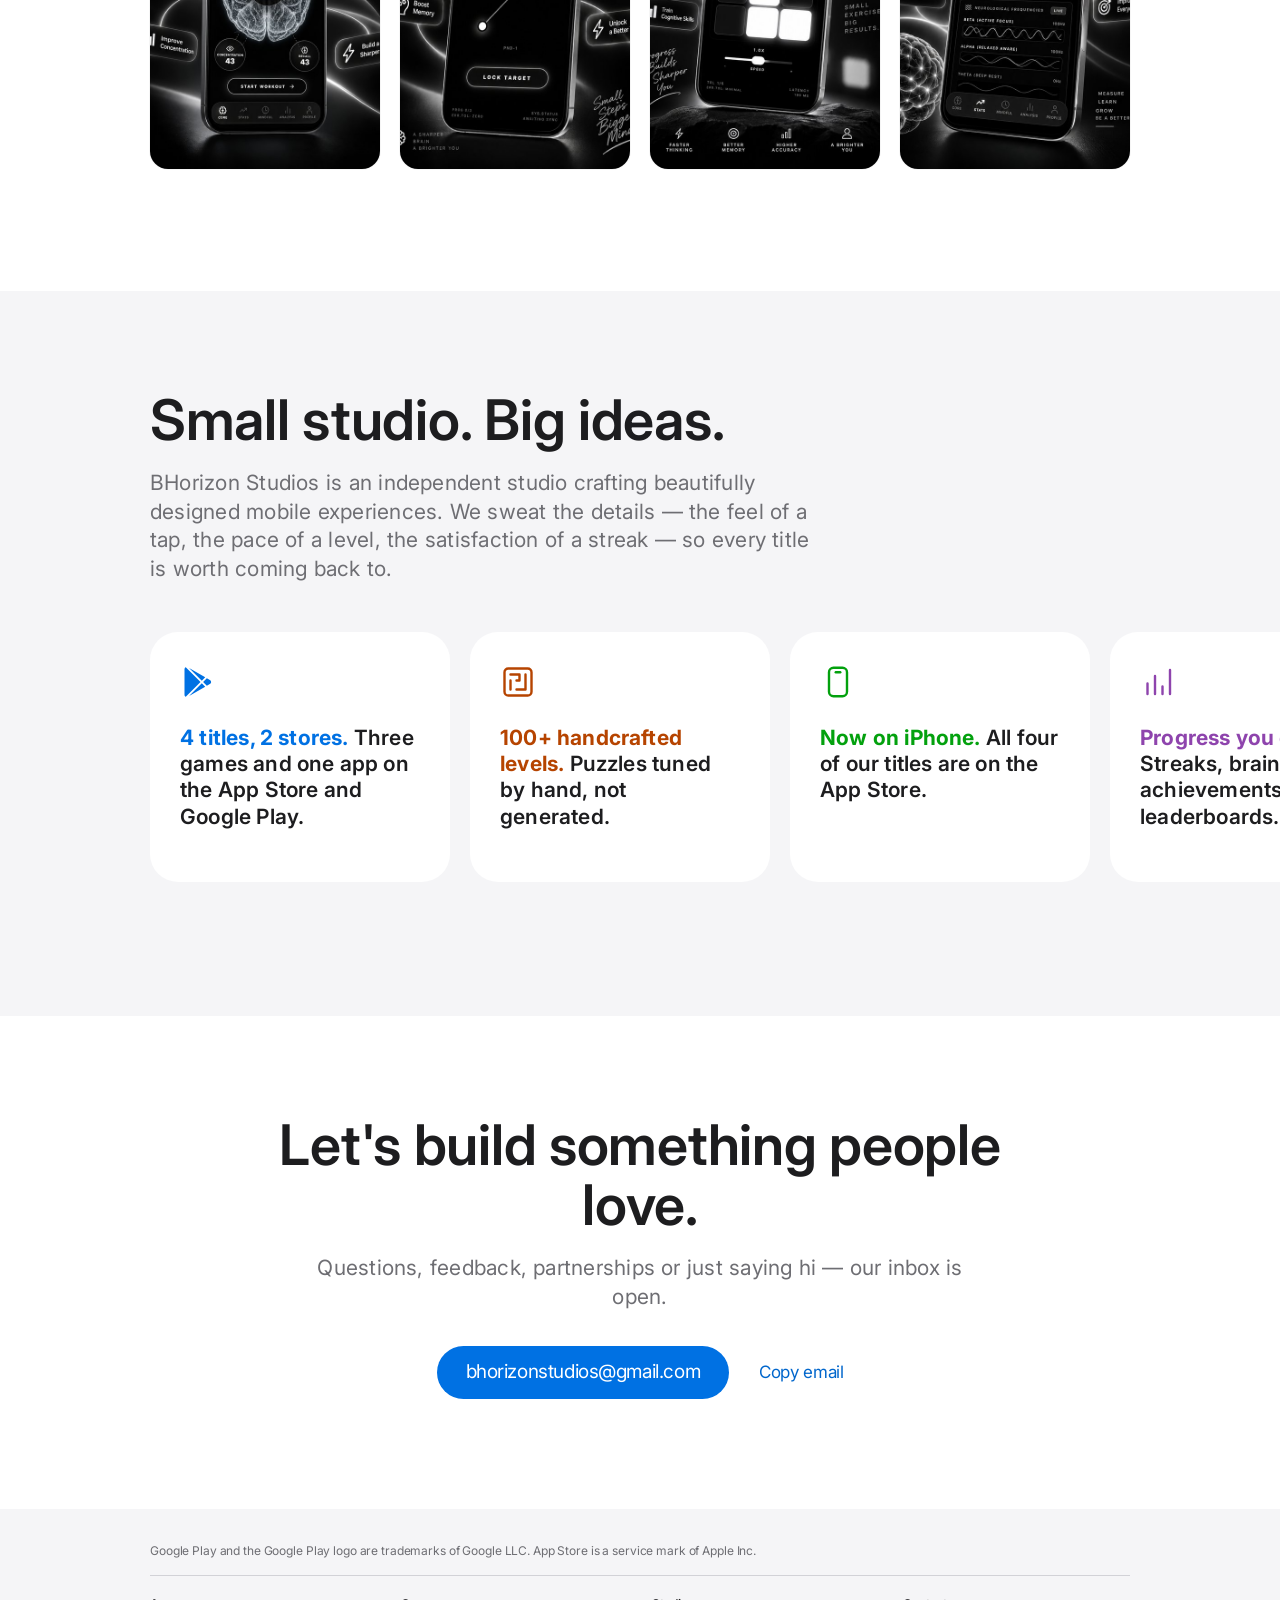
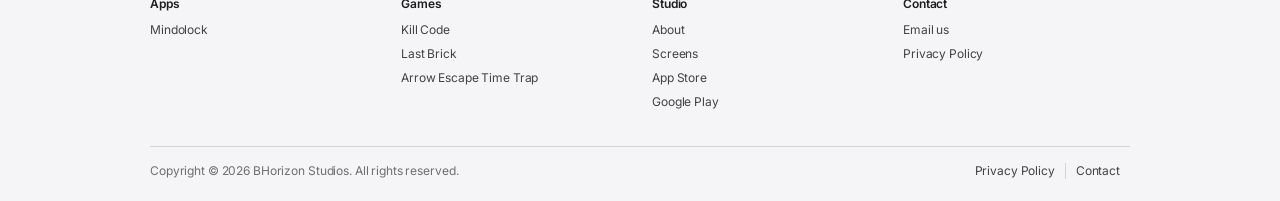
==== commit 9382e953: "Add Kill Code and calm the showcase video's opening zoom - New title Kill Code (multiplayer battle g" ====
--- a/index.html
+++ b/index.html
@@ -4,8 +4,8 @@
     <meta charset="UTF-8">
     <meta name="viewport" content="width=device-width, initial-scale=1.0">
     <title>BHorizon Studios — Mobile Games & Apps</title>
-    <meta name="description" content="BHorizon Studios is an indie studio crafting mobile games and apps, including the Mindolock brain training app, Last Brick and Arrow Escape Time Trap.">
-    <meta name="keywords" content="BHorizon Studios, indie game studio, mobile games, mobile apps, puzzle games, brain training app, Mindolock, Last Brick, Arrow Escape Time Trap">
+    <meta name="description" content="BHorizon Studios is an indie studio crafting mobile games and apps, including the multiplayer game Kill Code, the Mindolock brain training app, Last Brick and Arrow Escape Time Trap.">
+    <meta name="keywords" content="BHorizon Studios, indie game studio, mobile games, mobile apps, puzzle games, brain training app, multiplayer game, Kill Code, Mindolock, Last Brick, Arrow Escape Time Trap">
     <meta name="author" content="BHorizon Studios">
     <meta name="theme-color" content="#ffffff">
     <meta name="color-scheme" content="light">
@@ -13,7 +13,7 @@
 
     <!-- Open Graph -->
     <meta property="og:title" content="BHorizon Studios — Mobile Games & Apps">
-    <meta property="og:description" content="Games that thrill. Apps that sharpen. Explore Mindolock, Last Brick and Arrow Escape Time Trap on the App Store and Google Play.">
+    <meta property="og:description" content="Games that thrill. Apps that sharpen. Explore Kill Code, Mindolock, Last Brick and Arrow Escape Time Trap on the App Store and Google Play.">
     <meta property="og:type" content="website">
     <meta property="og:image" content="images/screenshot1.jpg">
 
@@ -45,6 +45,10 @@
             <symbol id="i-maze" viewBox="0 0 24 24"><g fill="none" stroke="currentColor" stroke-width="1.6" stroke-linecap="round" stroke-linejoin="round"><rect x="3" y="3" width="18" height="18" rx="2.5"/><path d="M7 7h6v4M17 7v10h-6M7 11v6M11 11h2"/></g></symbol>
             <symbol id="i-phone" viewBox="0 0 24 24"><g fill="none" stroke="currentColor" stroke-width="1.6"><rect x="6" y="2.5" width="12" height="19" rx="3"/><path stroke-linecap="round" d="M10.5 5.5h3"/></g></symbol>
             <symbol id="i-heart" viewBox="0 0 24 24"><path fill="none" stroke="currentColor" stroke-width="1.6" stroke-linejoin="round" d="M12 20s-7.5-4.6-7.5-10.2A4.3 4.3 0 0 1 12 7.3a4.3 4.3 0 0 1 7.5 2.5C19.5 15.4 12 20 12 20z"/></symbol>
+            <symbol id="i-users" viewBox="0 0 24 24"><g fill="none" stroke="currentColor" stroke-width="1.6" stroke-linecap="round"><circle cx="9" cy="8" r="3.5"/><path d="M2.5 20a6.5 6.5 0 0 1 13 0"/><path d="M16 4.8a3.5 3.5 0 0 1 0 6.4M18 14.2a6.5 6.5 0 0 1 3.5 5.8"/></g></symbol>
+            <symbol id="i-keys" viewBox="0 0 24 24"><g fill="none" stroke="currentColor" stroke-width="1.6" stroke-linejoin="round"><rect x="2.5" y="6" width="19" height="12" rx="2.5"/><path stroke-linecap="round" d="M6 10h.01M10 10h.01M14 10h.01M18 10h.01M7 14h10"/></g></symbol>
+            <symbol id="i-crown" viewBox="0 0 24 24"><path fill="none" stroke="currentColor" stroke-width="1.6" stroke-linejoin="round" d="M3.5 8l4.5 4 4-7 4 7 4.5-4-2 10.5h-13zM5.5 21h13"/></symbol>
+            <symbol id="i-bolt" viewBox="0 0 24 24"><path fill="none" stroke="currentColor" stroke-width="1.6" stroke-linejoin="round" d="M13.5 2.5L4.5 14h7l-1 7.5 9-11.5h-7z"/></symbol>
             <symbol id="i-grid" viewBox="0 0 24 24"><g fill="none" stroke="currentColor" stroke-width="1.6"><rect x="4" y="3" width="6.5" height="11" rx="1.5"/><rect x="13.5" y="3" width="6.5" height="11" rx="1.5"/><path stroke-linecap="round" d="M4 18h16M4 21h10"/></g></symbol>
         </defs>
     </svg>
@@ -94,10 +98,16 @@
         <nav class="chapternav" aria-label="Products">
             <ul class="chapternav-items">
                 <li>
+                    <a href="#p-killcode">
+                        <img src="images/killcode_icon.webp" alt="" width="54" height="54">
+                        <span>Kill Code</span>
+                        <em>New</em>
+                    </a>
+                </li>
+                <li>
                     <a href="#p-mindolock">
                         <img src="images/mindolock_icon.jpg" alt="" width="54" height="54">
                         <span>Mindolock</span>
-                        <em>New</em>
                     </a>
                 </li>
                 <li>
@@ -136,7 +146,7 @@
         <!-- ═══════════════ HERO TILE ═══════════════ -->
         <section class="hero" aria-labelledby="heroTitle" data-nav="dark">
             <div class="hero-copy">
-                <p class="eyebrow eyebrow-new">New</p>
+                <p class="eyebrow eyebrow-new">Brain training</p>
                 <h2 class="hero-title" id="heroTitle">Mindolock</h2>
                 <p class="hero-sub">Train your brain. Unlock your potential.</p>
                 <div class="cta-row">
@@ -161,7 +171,7 @@
             <div class="scrolly-sticky">
                 <div class="scrolly-captions">
                     <h2 class="visually-hidden" id="scrollyTitle">Our titles</h2>
-                    <p class="scrolly-caption is-active" data-from="0" data-to="0.3">Three worlds.</p>
+                    <p class="scrolly-caption is-active" data-from="0" data-to="0.3">Four worlds.</p>
                     <p class="scrolly-caption" data-from="0.3" data-to="0.62">One studio.</p>
                     <p class="scrolly-caption" data-from="0.62" data-to="2">Now on the App Store<br>and Google Play.</p>
                 </div>
@@ -188,13 +198,36 @@
             </div>
 
             <div class="lineup" id="lineupGrid">
+                <!-- Kill Code -->
+                <article class="model reveal" id="p-killcode" data-kind="game">
+                    <div class="model-media is-art">
+                        <img src="images/killcode_icon.webp" alt="Kill Code artwork" loading="lazy">
+                    </div>
+                    <img src="images/killcode_icon.webp" alt="" class="model-icon" loading="lazy">
+                    <p class="eyebrow eyebrow-new">New</p>
+                    <h3 class="model-name">Kill Code</h3>
+                    <p class="model-tagline">Type the code. Take them out. Be the last one standing.</p>
+                    <p class="model-meta">Game · Multiplayer Battle</p>
+                    <div class="cta-row">
+                        <a href="https://apps.apple.com/us/app/kill-code/id6823431919" target="_blank" rel="noopener" class="pill" aria-label="Kill Code on the App Store">App Store</a>
+                        <a href="https://play.google.com/store/apps/details?id=com.bhorizonstudios.killcode" target="_blank" rel="noopener" class="pill" aria-label="Kill Code on Google Play">Google Play</a>
+                    </div>
+                    <button class="text-link model-screens" data-modal="m-killcode">Learn more <svg width="11" height="11" aria-hidden="true"><use href="#i-chevron"/></svg></button>
+                    <ul class="model-features">
+                        <li><svg width="28" height="28" aria-hidden="true"><use href="#i-users"/></svg><b>Multiplayer</b><span>Battle real players online</span></li>
+                        <li><svg width="28" height="28" aria-hidden="true"><use href="#i-keys"/></svg><b>Type to eliminate</b><span>Enter a rival's code to take them out</span></li>
+                        <li><svg width="28" height="28" aria-hidden="true"><use href="#i-crown"/></svg><b>Battle royale</b><span>Last one standing wins</span></li>
+                        <li><svg width="28" height="28" aria-hidden="true"><use href="#i-bolt"/></svg><b>Fast fingers</b><span>Speed and accuracy win rounds</span></li>
+                    </ul>
+                </article>
+
                 <!-- Mindolock -->
                 <article class="model reveal" id="p-mindolock" data-kind="app">
                     <button class="model-media" data-lightbox="mindolock" aria-label="View Mindolock screenshots">
                         <img src="images/mindolock_ss1.jpg" alt="Mindolock brain dashboard" loading="lazy">
                     </button>
                     <img src="images/mindolock_icon.jpg" alt="" class="model-icon" loading="lazy">
-                    <p class="eyebrow eyebrow-new">New</p>
+                    <p class="eyebrow">&nbsp;</p>
                     <h3 class="model-name">Mindolock</h3>
                     <p class="model-tagline">Short daily workouts for focus, memory and observation.</p>
                     <p class="model-meta">App · Health &amp; Fitness</p>
@@ -269,6 +302,14 @@
                 <ul class="gallery-track">
                     <li class="card reveal">
                         <div class="card-copy">
+                            <p class="card-eyebrow">Kill Code</p>
+                            <h3 class="card-title">Type fast. Strike first.</h3>
+                        </div>
+                        <img src="images/killcode_icon.webp" alt="Kill Code artwork" class="is-art" loading="lazy">
+                        <button class="card-plus" data-modal="m-killcode" aria-label="More about Kill Code"><svg width="18" height="18" aria-hidden="true"><use href="#i-plus"/></svg></button>
+                    </li>
+                    <li class="card reveal">
+                        <div class="card-copy">
                             <p class="card-eyebrow">Mindolock</p>
                             <h3 class="card-title">Small daily workouts. Big results.</h3>
                         </div>
@@ -365,7 +406,7 @@
             <ul class="why">
                 <li class="why-card reveal">
                     <svg width="36" height="36" aria-hidden="true" class="why-icon c-blue"><use href="#i-play"/></svg>
-                    <p><b class="c-blue">3 titles, 2 stores.</b> Two games and one app on the App Store and Google Play.</p>
+                    <p><b class="c-blue">4 titles, 2 stores.</b> Three games and one app on the App Store and Google Play.</p>
                 </li>
                 <li class="why-card reveal">
                     <svg width="36" height="36" aria-hidden="true" class="why-icon c-orange"><use href="#i-maze"/></svg>
@@ -373,7 +414,7 @@
                 </li>
                 <li class="why-card reveal">
                     <svg width="36" height="36" aria-hidden="true" class="why-icon c-green"><use href="#i-phone"/></svg>
-                    <p><b class="c-green">Now on iPhone.</b> Mindolock, Last Brick and Arrow Escape are on the App Store.</p>
+                    <p><b class="c-green">Now on iPhone.</b> All four of our titles are on the App Store.</p>
                 </li>
                 <li class="why-card reveal">
                     <svg width="36" height="36" aria-hidden="true" class="why-icon c-purple"><use href="#i-chart"/></svg>
@@ -412,6 +453,7 @@
                 </div>
                 <div>
                     <h3>Games</h3>
+                    <a href="#p-killcode">Kill Code</a>
                     <a href="#p-lastbrick">Last Brick</a>
                     <a href="#p-arrowescape">Arrow Escape Time Trap</a>
                 </div>
@@ -483,6 +525,16 @@
         <div class="cta-row start">
             <a href="https://apps.apple.com/us/app/arrow-escaper/id6816338832" target="_blank" rel="noopener" class="pill" aria-label="Arrow Escape on the App Store">App Store</a>
             <a href="https://play.google.com/store/apps/details?id=com.bhorizonstudios.arrowescape" target="_blank" rel="noopener" class="pill" aria-label="Arrow Escape on Google Play">Google Play</a>
+        </div>
+    </template>
+    <template id="m-killcode">
+        <p class="modal-eyebrow">Kill Code</p>
+        <h2 class="modal-title">The battle royale you win with your keyboard.</h2>
+        <p><b>Drop into a multiplayer match</b> where every player has a code. Type a rival's code to eliminate them before they type yours.</p>
+        <p><b>Speed and accuracy decide it.</b> Stay sharp, strike first and be the last one standing.</p>
+        <div class="cta-row start">
+            <a href="https://apps.apple.com/us/app/kill-code/id6823431919" target="_blank" rel="noopener" class="pill" aria-label="Kill Code on the App Store">App Store</a>
+            <a href="https://play.google.com/store/apps/details?id=com.bhorizonstudios.killcode" target="_blank" rel="noopener" class="pill" aria-label="Kill Code on Google Play">Google Play</a>
         </div>
     </template>
     <template id="m-glory">
--- a/style.css
+++ b/style.css
@@ -285,7 +285,7 @@
 
 /* ── Lineup ───────────────────────────────────────────────── */
 .lineup {
-    display: grid; grid-template-columns: repeat(3, 1fr); gap: 36px 24px;
+    display: grid; grid-template-columns: repeat(4, 1fr); gap: 56px 20px;
     max-width: calc(var(--content) + var(--gutter) * 2);
     margin: 0 auto; padding: 0 var(--gutter);
 }
@@ -301,7 +301,7 @@
 .model[hidden] { display: none; }
 .model-media {
     display: block; width: 100%;
-    height: 420px; margin-bottom: 28px;
+    height: 360px; margin-bottom: 28px;
     border-radius: var(--radius);
     background: var(--bg-alt);
     overflow: hidden;
@@ -311,12 +311,14 @@
     transition: transform 0.6s var(--ease);
 }
 .model-media:hover img { transform: scale(1.03); }
+.model-media.is-art { background: #05070f; }
+.model-media.is-art img { object-position: center; }
 .model-icon { width: 44px; height: 44px; border-radius: 10px; object-fit: cover; margin-bottom: 14px; box-shadow: 0 0 0 0.5px rgba(0, 0, 0, 0.1); }
-.model-name { font-size: 28px; line-height: 1.14; font-weight: 600; letter-spacing: 0.007em; margin-top: 4px; }
-.model-tagline { margin-top: 10px; font-size: 17px; max-width: 280px; }
+.model-name { font-size: 24px; line-height: 1.14; font-weight: 600; letter-spacing: 0.007em; margin-top: 4px; }
+.model-tagline { margin-top: 10px; font-size: 17px; max-width: 240px; }
 .model-meta { margin-top: 8px; font-size: 14px; color: var(--muted); }
-.model .cta-row { margin-top: 24px; gap: 12px; }
-.model .pill { padding: 9px 18px; font-size: 15px; }
+.model .cta-row { margin-top: 24px; gap: 10px; flex-wrap: nowrap; }
+.model .pill { padding: 8px 14px; font-size: 14px; }
 .model-screens { margin-top: 16px; font-size: 15px; }
 
 .model-features {
@@ -366,6 +368,7 @@
     box-shadow: 0 0 0 1px rgba(255, 255, 255, 0.08);
     object-fit: cover; object-position: top;
 }
+.card img.is-art { height: auto; width: calc(100% - 60px); aspect-ratio: 1; }
 .card-plus {
     position: absolute; right: 22px; bottom: 22px; z-index: 2;
     width: 36px; height: 36px; border-radius: 50%;
@@ -525,6 +528,7 @@
     .intro-tag { font-size: 24px; }
     .section-title, .contact-title, .hero-title, .scrolly-caption { font-size: 48px; }
     .card { width: 320px; height: 560px; }
+    .lineup { grid-template-columns: repeat(2, 1fr); max-width: calc(760px + var(--gutter) * 2); }
     .card img { height: 330px; }
     .model-media { height: 360px; }
 }
@@ -560,7 +564,8 @@
         scroll-padding-inline: var(--gutter);
     }
     .lineup::-webkit-scrollbar { display: none; }
-    .model { display: flex; flex: none; width: min(78vw, 320px); scroll-snap-align: start; }
+    .model { display: flex; align-items: center; flex: none; width: min(78vw, 320px); scroll-snap-align: start; }
+    .model > .cta-row { align-self: center; }
 
     .footer-dir { grid-template-columns: repeat(2, 1fr); }
 
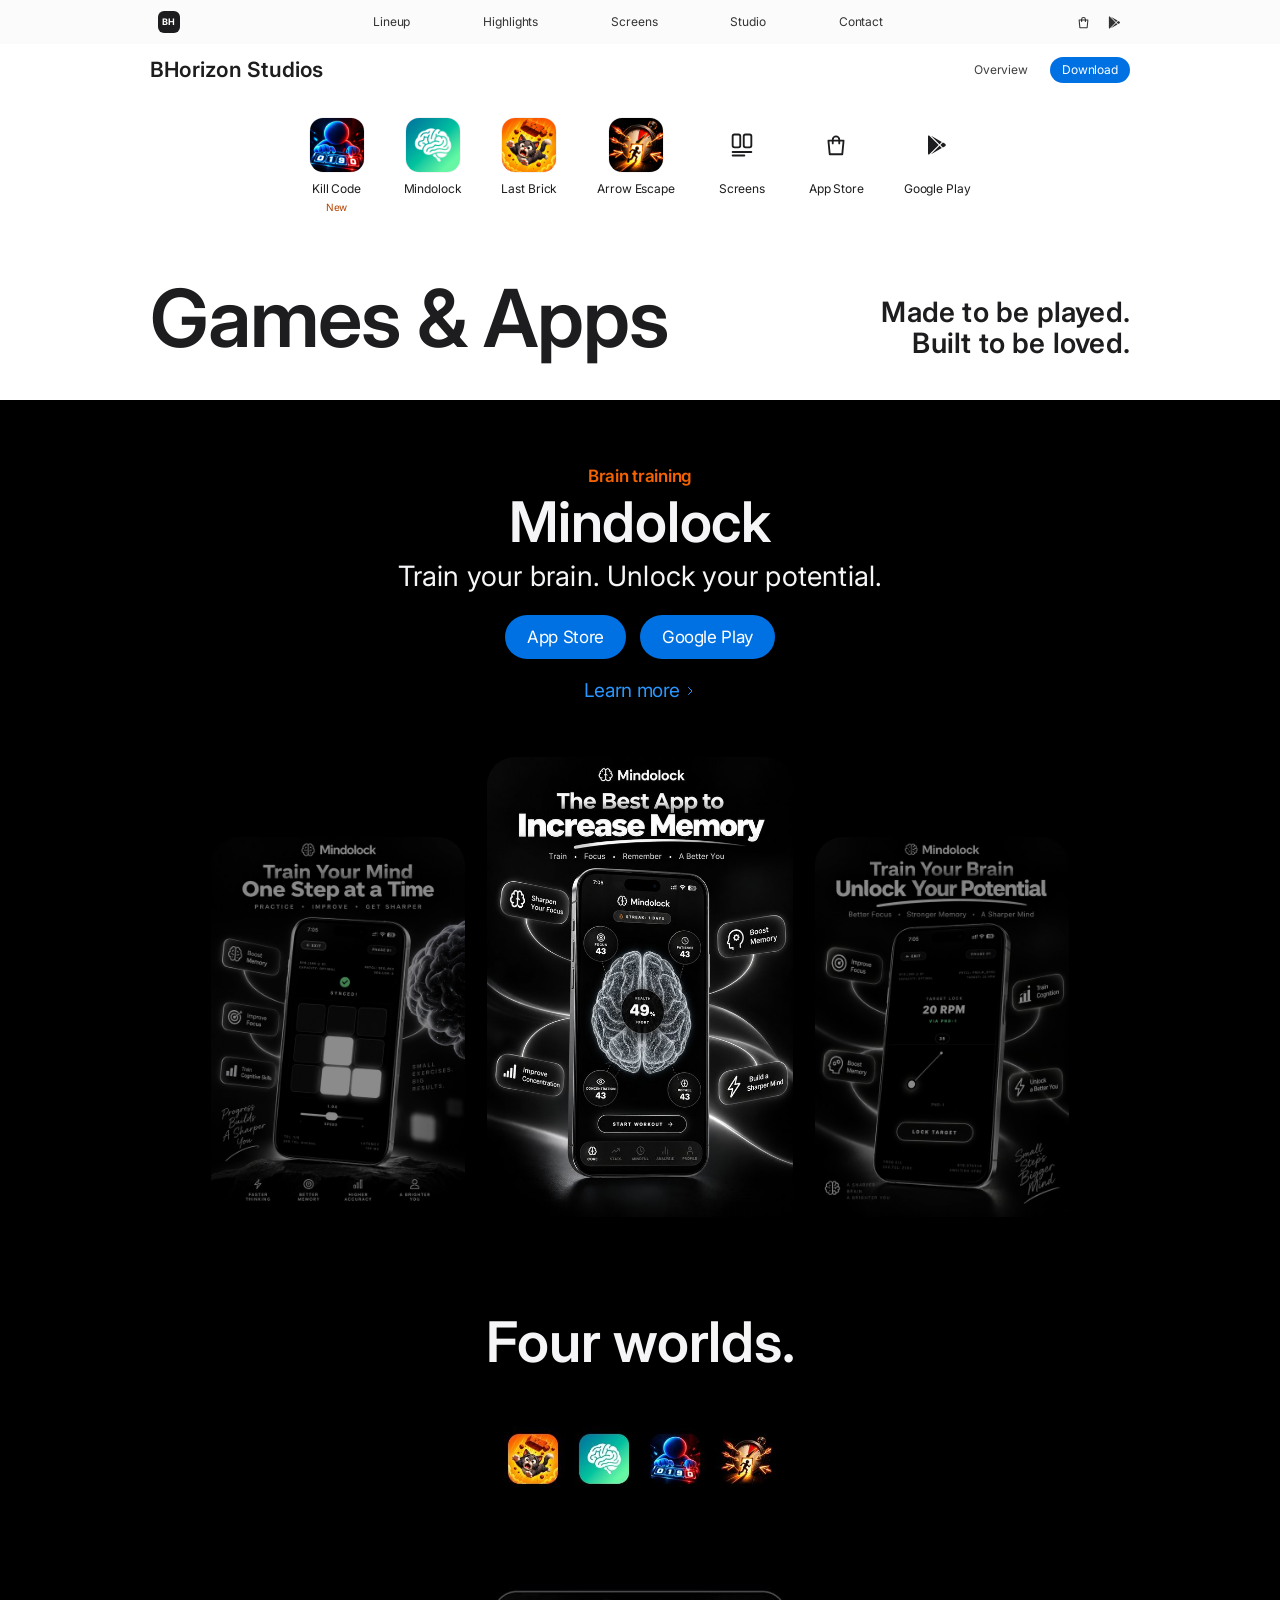
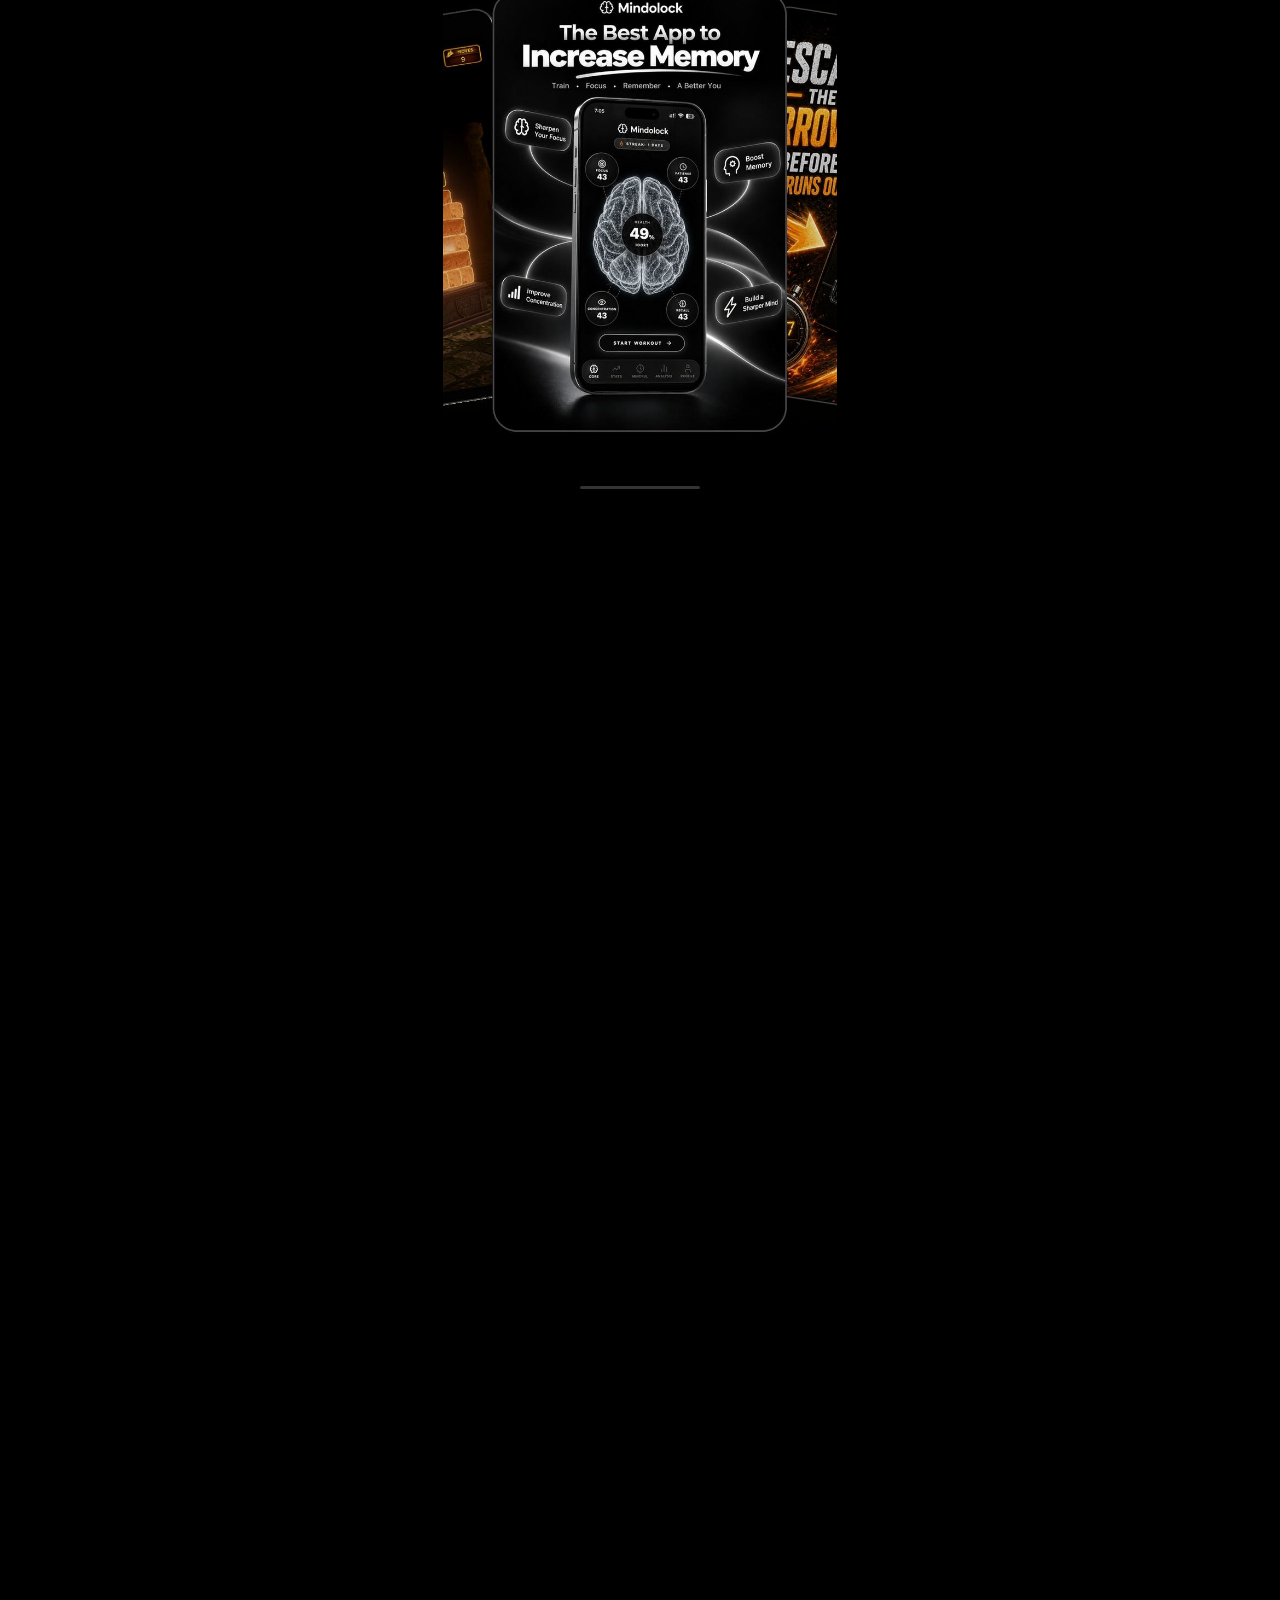
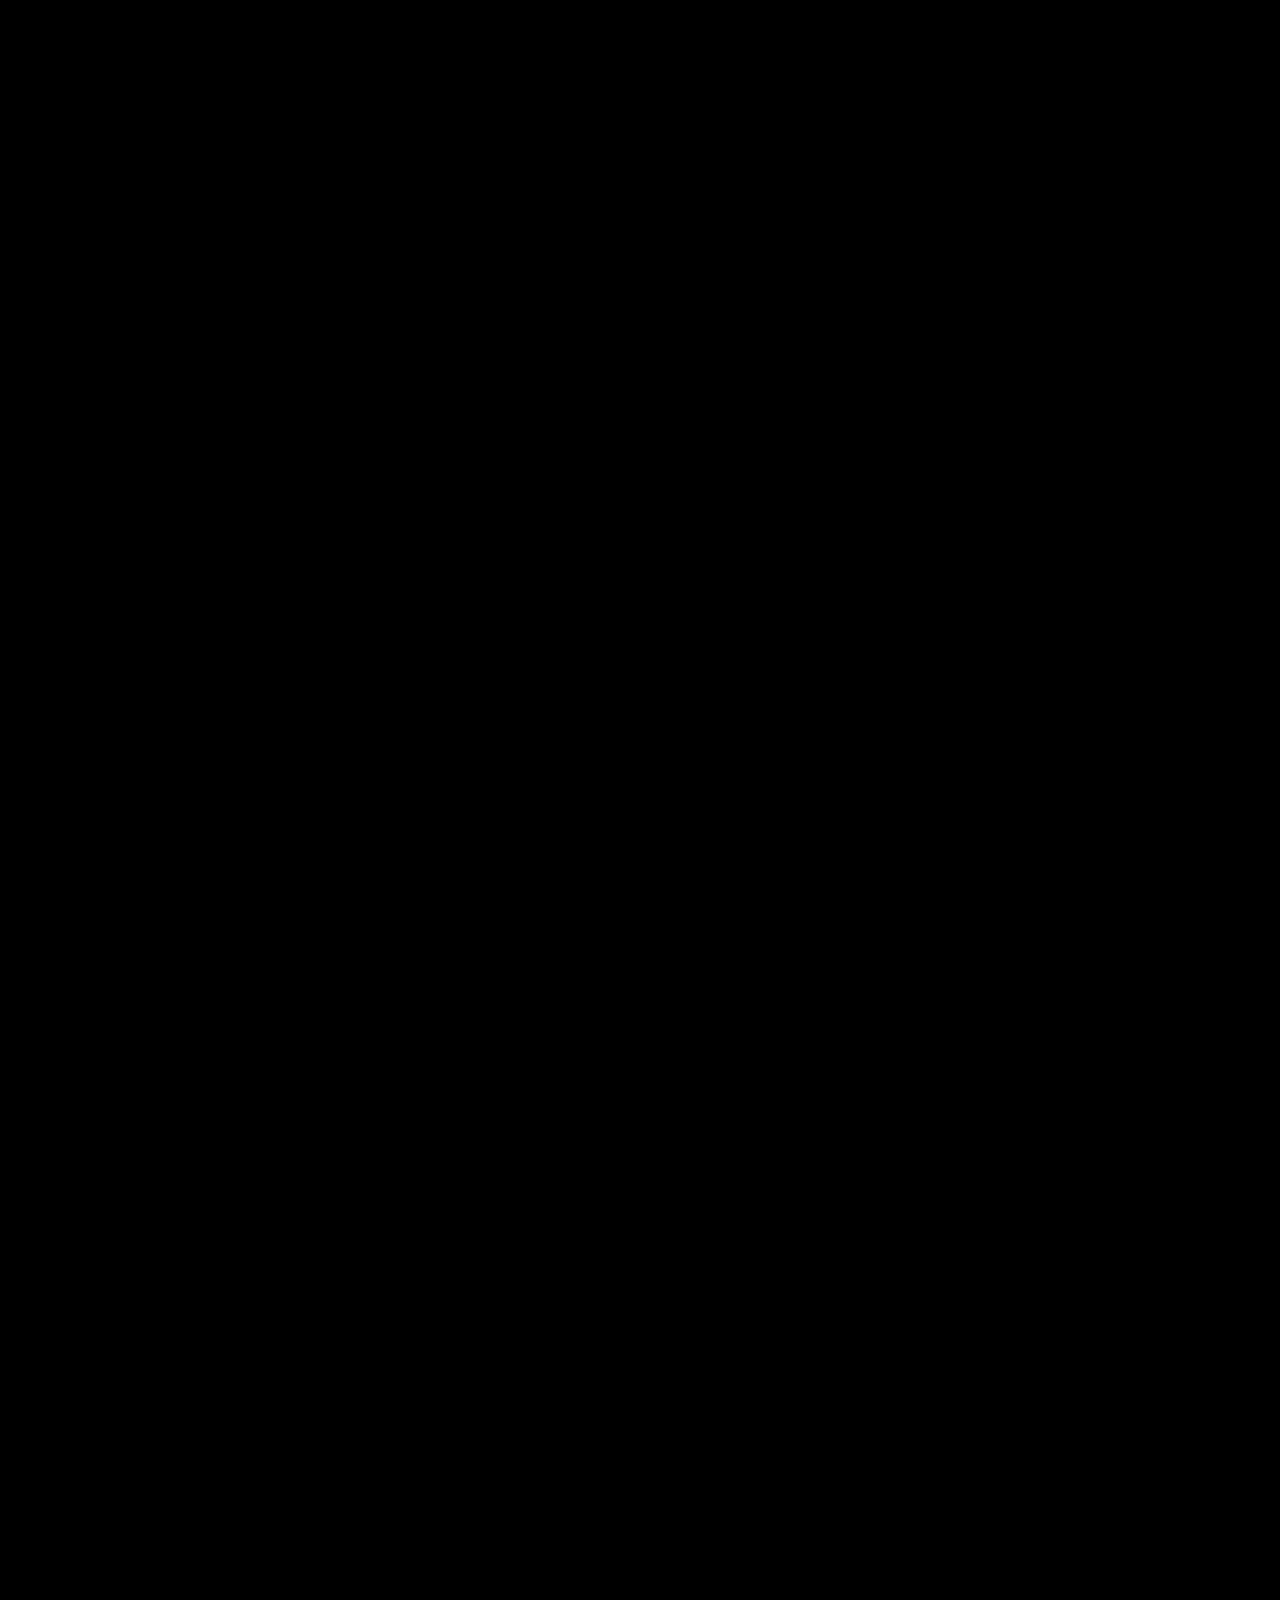
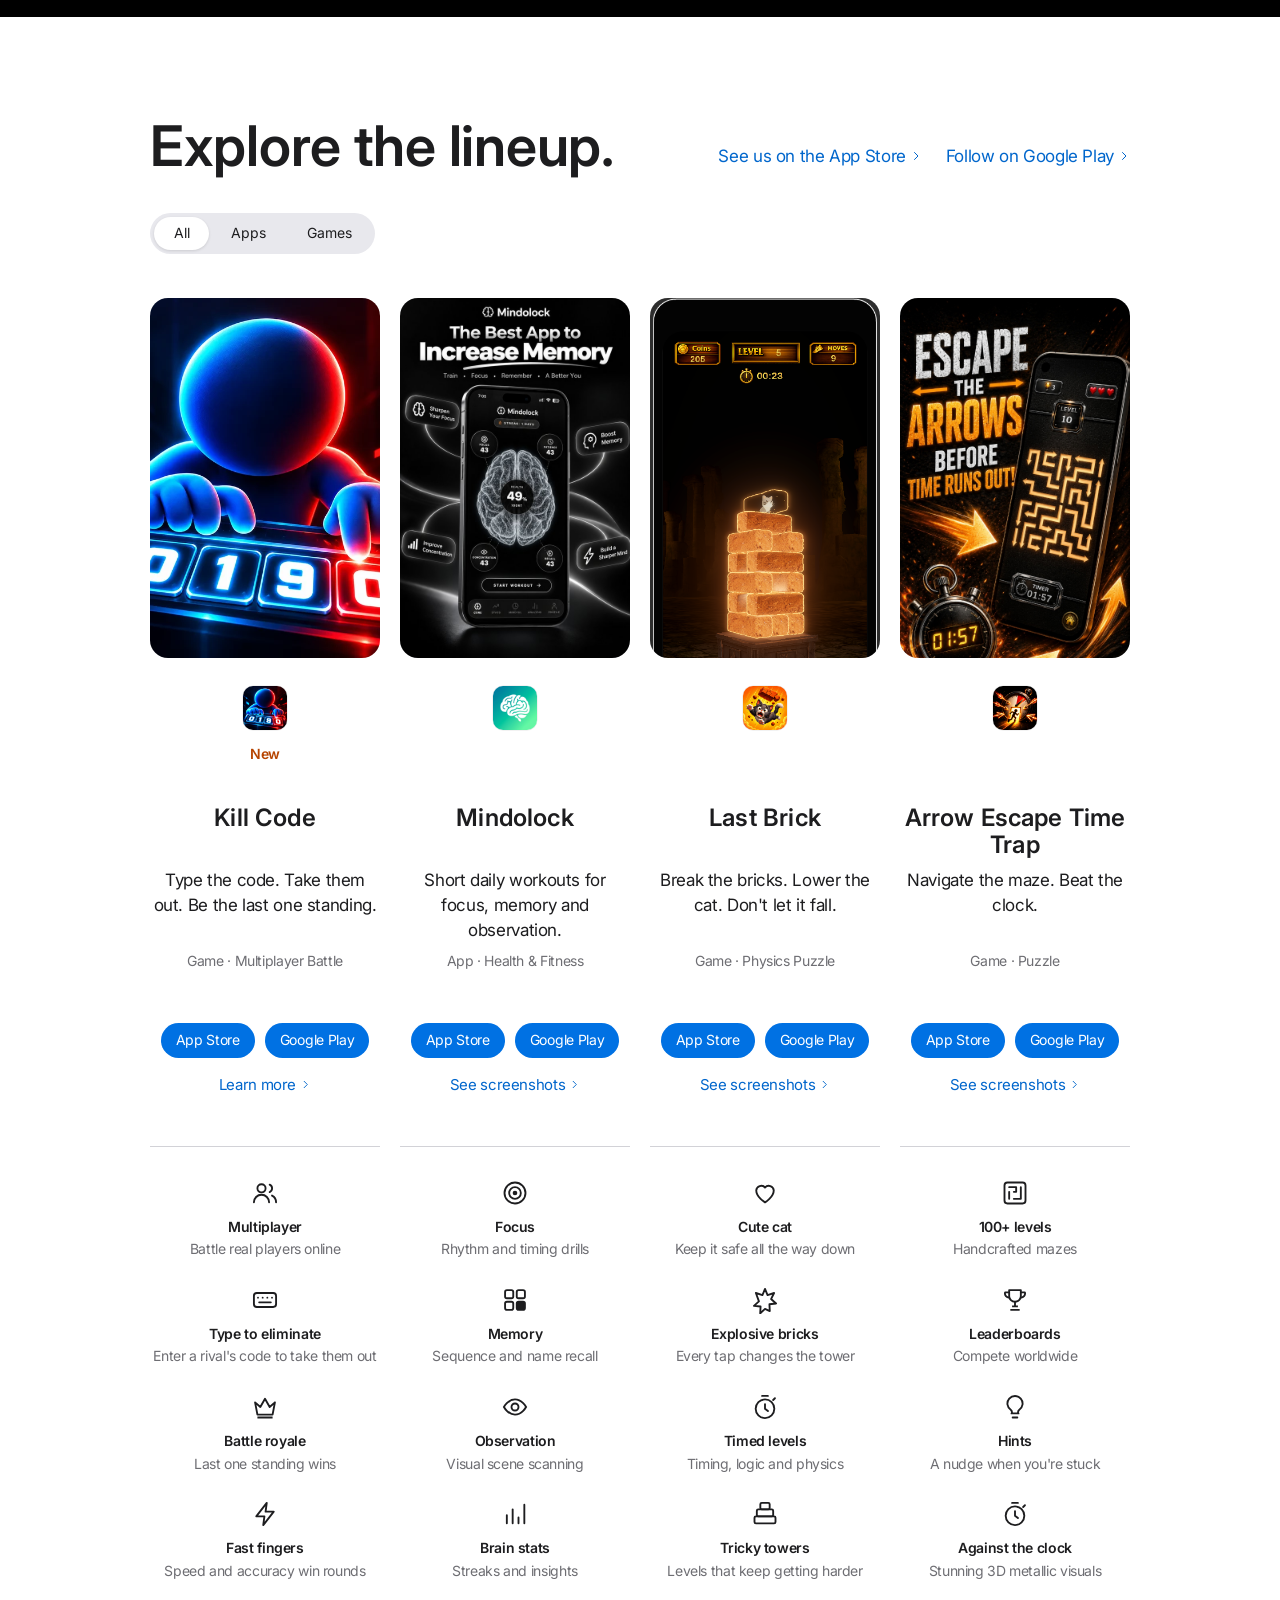
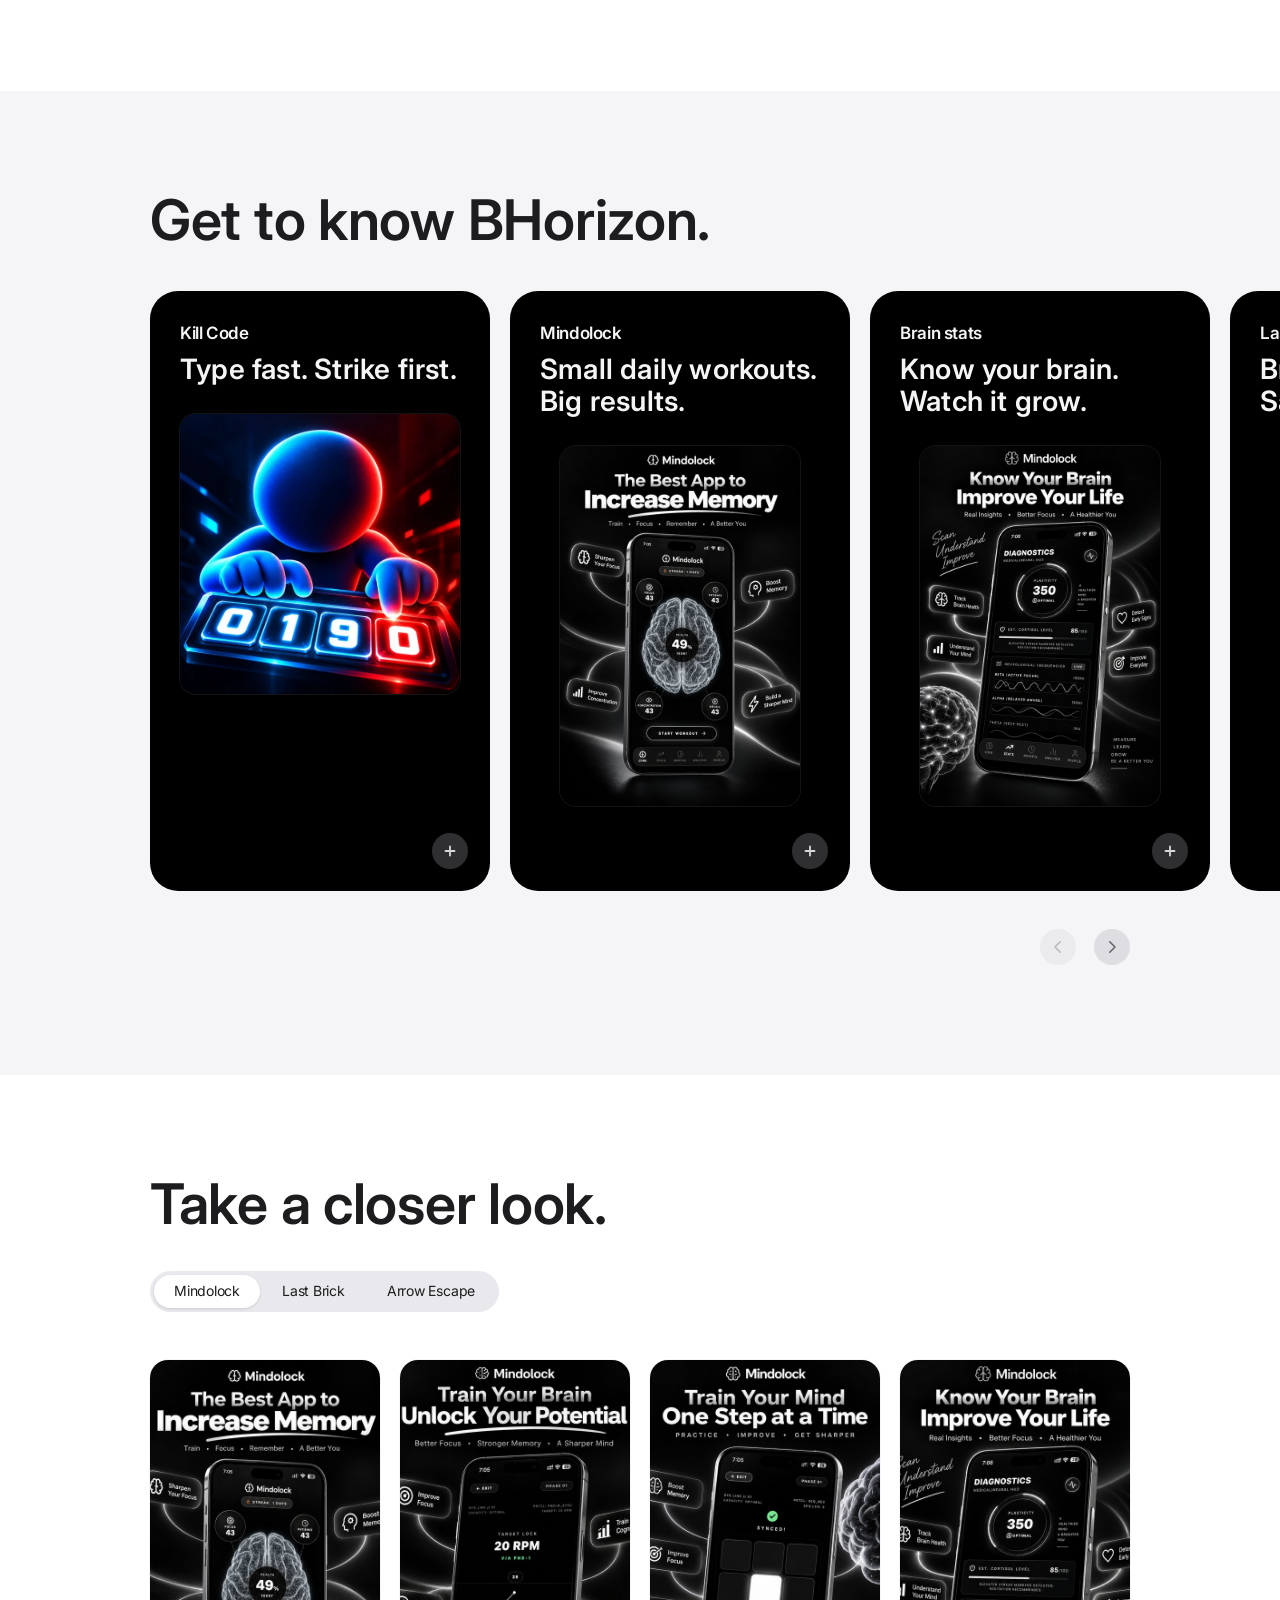
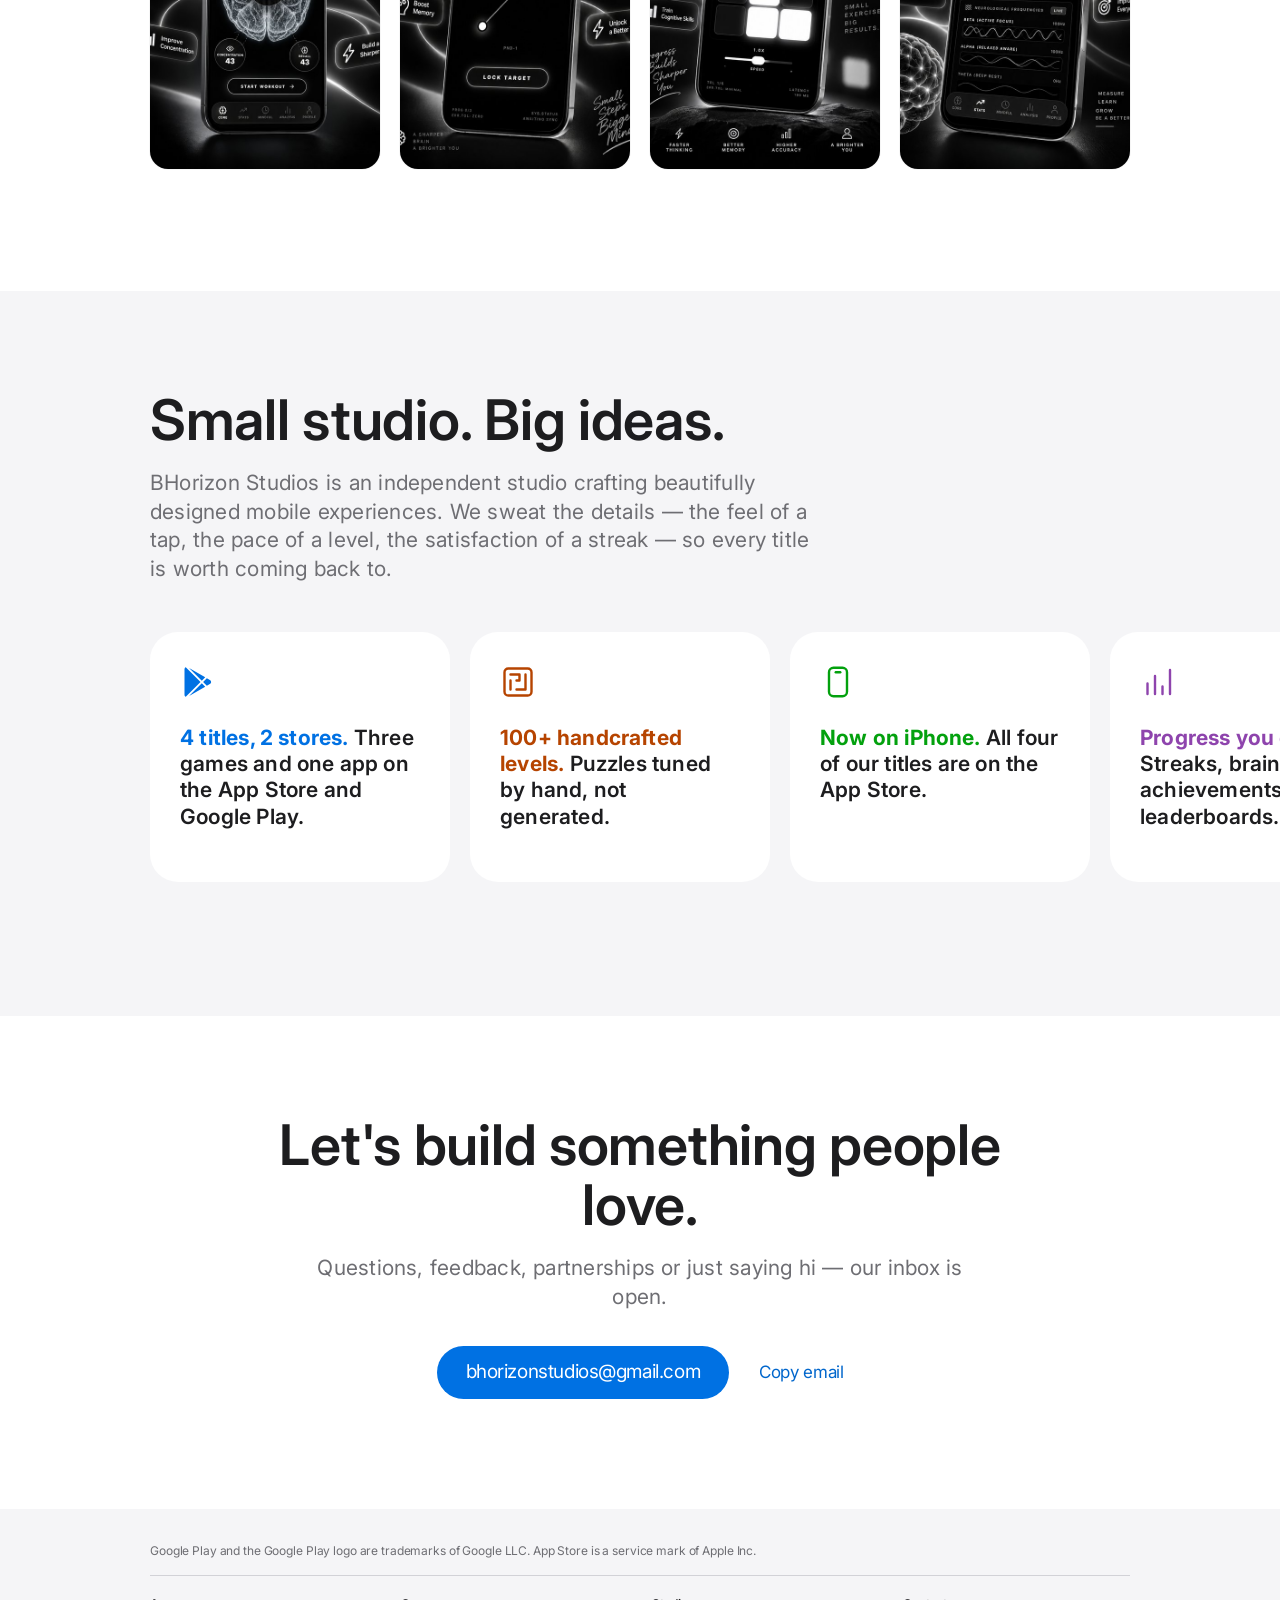
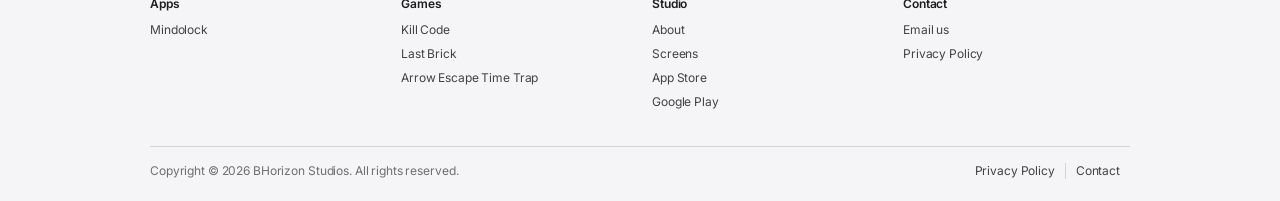
==== commit 55294a0f: "Link the App Store developer page alongside Google Play Everywhere the site points to the Google Pla" ====
--- a/index.html
+++ b/index.html
@@ -49,6 +49,7 @@
             <symbol id="i-keys" viewBox="0 0 24 24"><g fill="none" stroke="currentColor" stroke-width="1.6" stroke-linejoin="round"><rect x="2.5" y="6" width="19" height="12" rx="2.5"/><path stroke-linecap="round" d="M6 10h.01M10 10h.01M14 10h.01M18 10h.01M7 14h10"/></g></symbol>
             <symbol id="i-crown" viewBox="0 0 24 24"><path fill="none" stroke="currentColor" stroke-width="1.6" stroke-linejoin="round" d="M3.5 8l4.5 4 4-7 4 7 4.5-4-2 10.5h-13zM5.5 21h13"/></symbol>
             <symbol id="i-bolt" viewBox="0 0 24 24"><path fill="none" stroke="currentColor" stroke-width="1.6" stroke-linejoin="round" d="M13.5 2.5L4.5 14h7l-1 7.5 9-11.5h-7z"/></symbol>
+            <symbol id="i-bag" viewBox="0 0 24 24"><g fill="none" stroke="currentColor" stroke-width="1.7" stroke-linecap="round" stroke-linejoin="round"><path d="M5 8h14l-1.2 12.5H6.2z"/><path d="M9 10.5V7a3 3 0 0 1 6 0v3.5"/></g></symbol>
             <symbol id="i-grid" viewBox="0 0 24 24"><g fill="none" stroke="currentColor" stroke-width="1.6"><rect x="4" y="3" width="6.5" height="11" rx="1.5"/><rect x="13.5" y="3" width="6.5" height="11" rx="1.5"/><path stroke-linecap="round" d="M4 18h16M4 21h10"/></g></symbol>
         </defs>
     </svg>
@@ -66,9 +67,14 @@
                 <a href="#studio">Studio</a>
                 <a href="#contact">Contact</a>
             </nav>
-            <a href="https://play.google.com/store/apps/developer?id=BHorizon+Studios&amp;hl=en_IN" target="_blank" rel="noopener" class="gnav-icon" aria-label="BHorizon Studios on Google Play">
-                <svg width="15" height="15" aria-hidden="true"><use href="#i-play"/></svg>
-            </a>
+            <div class="gnav-stores">
+                <a href="https://apps.apple.com/us/developer/md-imam-ul-biswas/id6812595601" target="_blank" rel="noopener" class="gnav-icon" aria-label="BHorizon Studios on the App Store">
+                    <svg width="15" height="15" aria-hidden="true"><use href="#i-bag"/></svg>
+                </a>
+                <a href="https://play.google.com/store/apps/developer?id=BHorizon+Studios&amp;hl=en_IN" target="_blank" rel="noopener" class="gnav-icon" aria-label="BHorizon Studios on Google Play">
+                    <svg width="15" height="15" aria-hidden="true"><use href="#i-play"/></svg>
+                </a>
+            </div>
             <button class="gnav-burger" id="gnavBurger" aria-label="Menu" aria-expanded="false" aria-controls="gnavMenu">
                 <span></span><span></span>
             </button>
@@ -79,6 +85,10 @@
             <a href="#screens">Screens</a>
             <a href="#studio">Studio</a>
             <a href="#contact">Contact</a>
+            <div class="gnav-menu-stores">
+                <a href="https://apps.apple.com/us/developer/md-imam-ul-biswas/id6812595601" target="_blank" rel="noopener">App Store</a>
+                <a href="https://play.google.com/store/apps/developer?id=BHorizon+Studios&amp;hl=en_IN" target="_blank" rel="noopener">Google Play</a>
+            </div>
         </nav>
     </header>
 
@@ -126,6 +136,12 @@
                     <a href="#screens">
                         <span class="chapternav-glyph"><svg width="28" height="28" aria-hidden="true"><use href="#i-grid"/></svg></span>
                         <span>Screens</span>
+                    </a>
+                </li>
+                <li>
+                    <a href="https://apps.apple.com/us/developer/md-imam-ul-biswas/id6812595601" target="_blank" rel="noopener">
+                        <span class="chapternav-glyph"><svg width="26" height="26" aria-hidden="true"><use href="#i-bag"/></svg></span>
+                        <span>App Store</span>
                     </a>
                 </li>
                 <li>
@@ -186,7 +202,10 @@
         <section class="section" id="lineup">
             <div class="wrap section-head">
                 <h2 class="section-title">Explore the lineup.</h2>
-                <a href="https://play.google.com/store/apps/developer?id=BHorizon+Studios&amp;hl=en_IN" target="_blank" rel="noopener" class="more-link">Follow on Google Play <svg width="12" height="12" aria-hidden="true"><use href="#i-chevron"/></svg></a>
+                <div class="more-links">
+                    <a href="https://apps.apple.com/us/developer/md-imam-ul-biswas/id6812595601" target="_blank" rel="noopener" class="more-link">See us on the App Store <svg width="12" height="12" aria-hidden="true"><use href="#i-chevron"/></svg></a>
+                    <a href="https://play.google.com/store/apps/developer?id=BHorizon+Studios&amp;hl=en_IN" target="_blank" rel="noopener" class="more-link">Follow on Google Play <svg width="12" height="12" aria-hidden="true"><use href="#i-chevron"/></svg></a>
+                </div>
             </div>
 
             <div class="wrap">
@@ -461,7 +480,7 @@
                     <h3>Studio</h3>
                     <a href="#studio">About</a>
                     <a href="#screens">Screens</a>
-                    <a href="https://apps.apple.com/us/app/mindolock/id6812595599" target="_blank" rel="noopener">App Store</a>
+                    <a href="https://apps.apple.com/us/developer/md-imam-ul-biswas/id6812595601" target="_blank" rel="noopener">App Store</a>
                     <a href="https://play.google.com/store/apps/developer?id=BHorizon+Studios&amp;hl=en_IN" target="_blank" rel="noopener">Google Play</a>
                 </div>
                 <div>
--- a/style.css
+++ b/style.css
@@ -116,6 +116,7 @@
 }
 .gnav-links a:hover, .gnav-icon:hover { color: #000; text-decoration: none; }
 .gnav-icon { display: flex; align-items: center; height: 44px; }
+.gnav-stores { display: flex; }
 
 .gnav-burger { display: none; width: 44px; height: 44px; position: relative; }
 .gnav-burger span {
@@ -149,6 +150,8 @@
 .gnav.open .gnav-menu a:nth-child(3) { transition-delay: 0.06s; }
 .gnav.open .gnav-menu a:nth-child(4) { transition-delay: 0.09s; }
 .gnav.open .gnav-menu a:nth-child(5) { transition-delay: 0.12s; }
+.gnav-menu-stores { display: flex; gap: 24px; margin-top: 28px; }
+.gnav-menu .gnav-menu-stores a { font-size: 17px; font-weight: 400; color: var(--link); transition-delay: 0.15s; }
 
 /* ── Local nav (sticky) ───────────────────────────────────── */
 .localnav {
@@ -260,6 +263,7 @@
 .section-title { font-size: 56px; line-height: 1.07; font-weight: 600; letter-spacing: -0.005em; }
 .section-lede { max-width: 680px; margin-top: 18px; font-size: 21px; line-height: 1.38; letter-spacing: 0.011em; color: var(--muted); }
 .more-link { font-size: 17px; padding-bottom: 8px; }
+.more-links { display: flex; flex-wrap: wrap; gap: 4px 24px; }
 
 /* Segmented control */
 .segmented {
@@ -534,7 +538,7 @@
 }
 
 @media (max-width: 833px) {
-    .gnav-links, .gnav-icon { display: none; }
+    .gnav-links, .gnav-stores { display: none; }
     .gnav-burger { display: block; }
     .gnav-menu { display: flex; visibility: hidden; opacity: 0; transition: opacity 0.3s, visibility 0.3s; }
     .gnav.open .gnav-menu { visibility: visible; opacity: 1; }
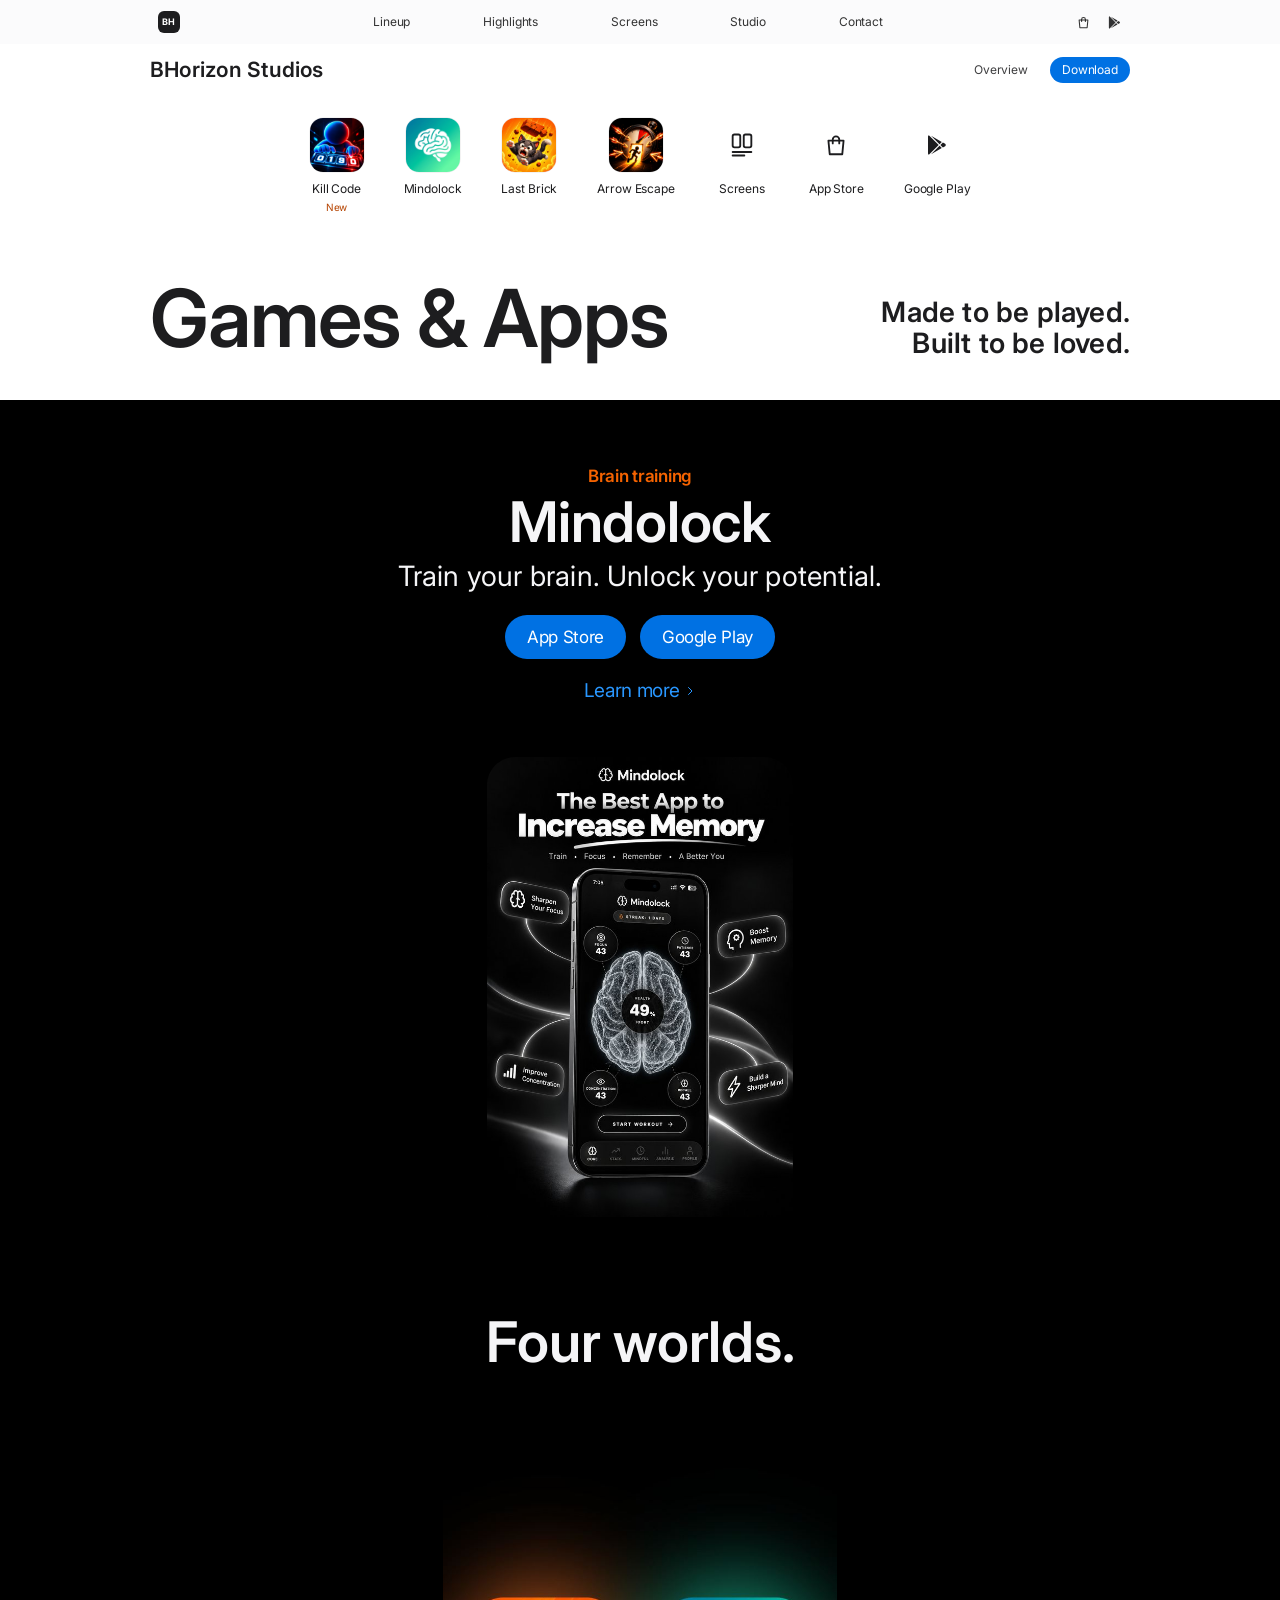
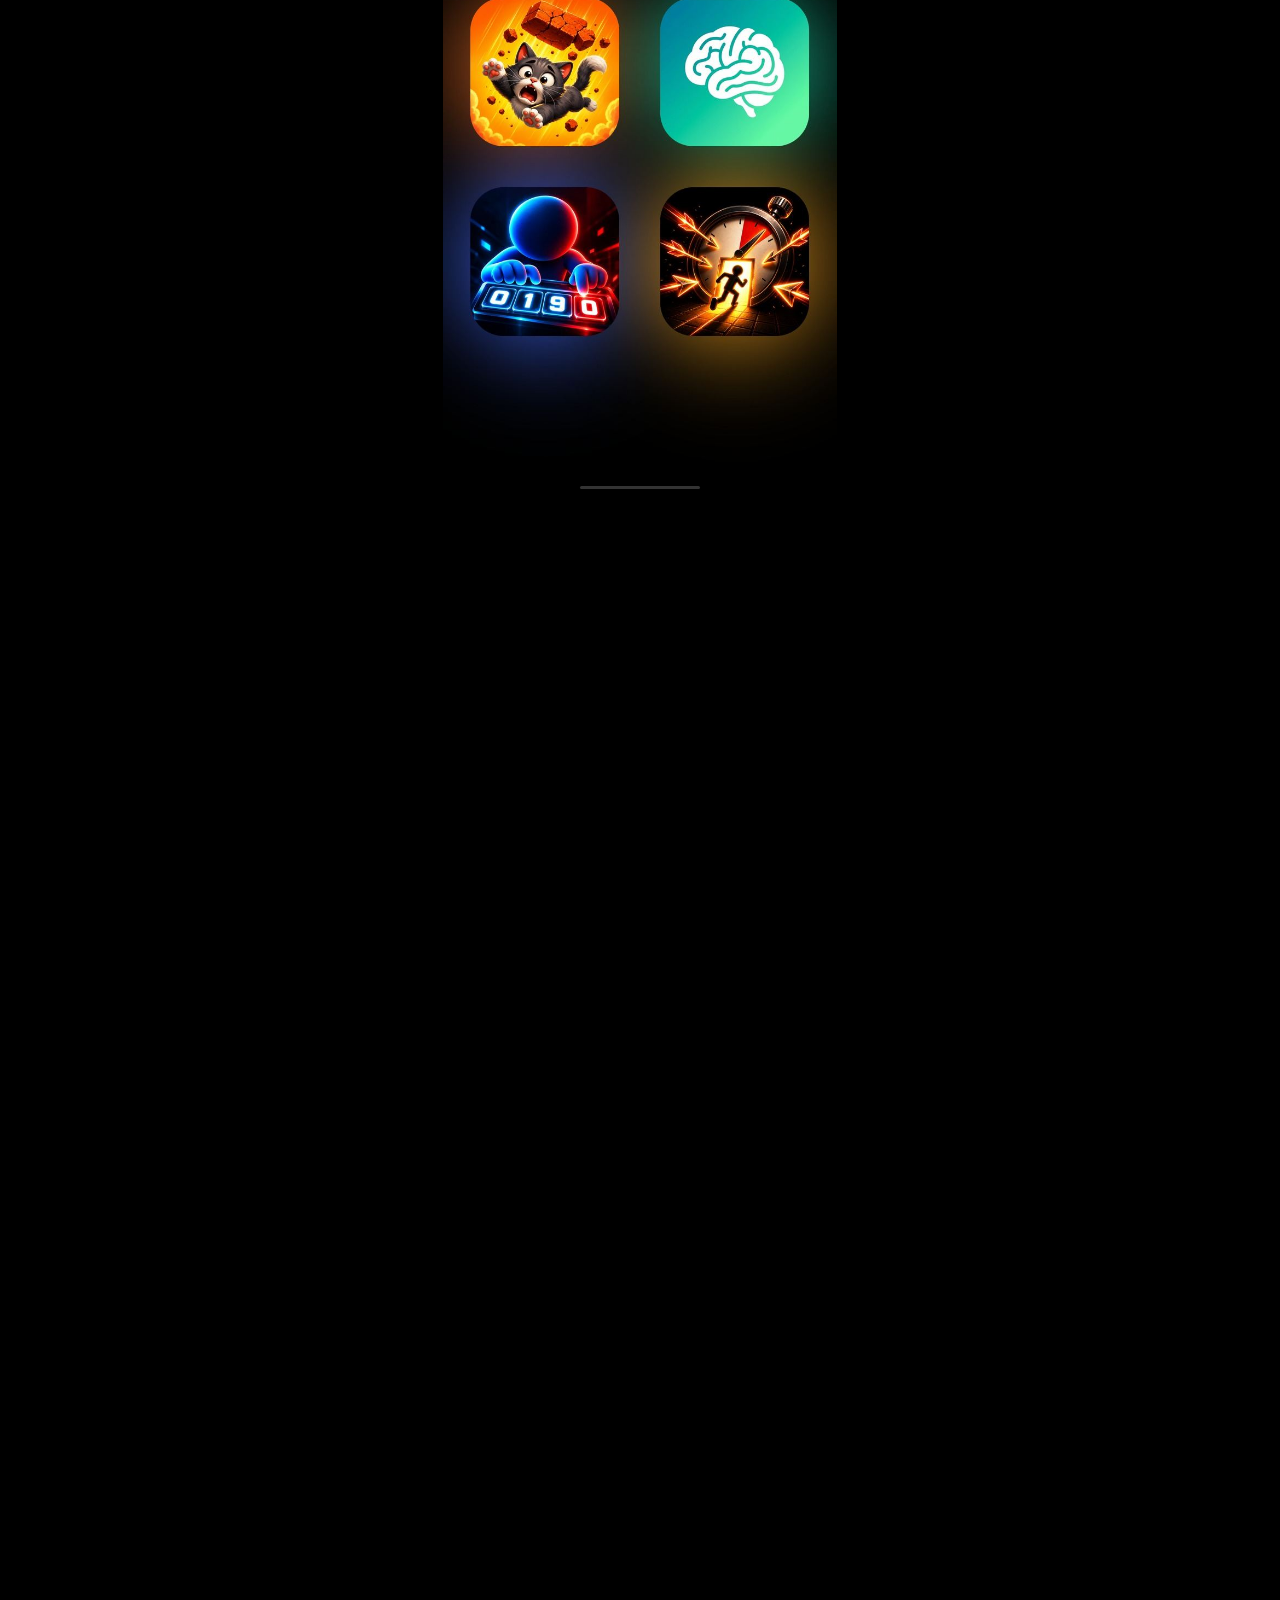
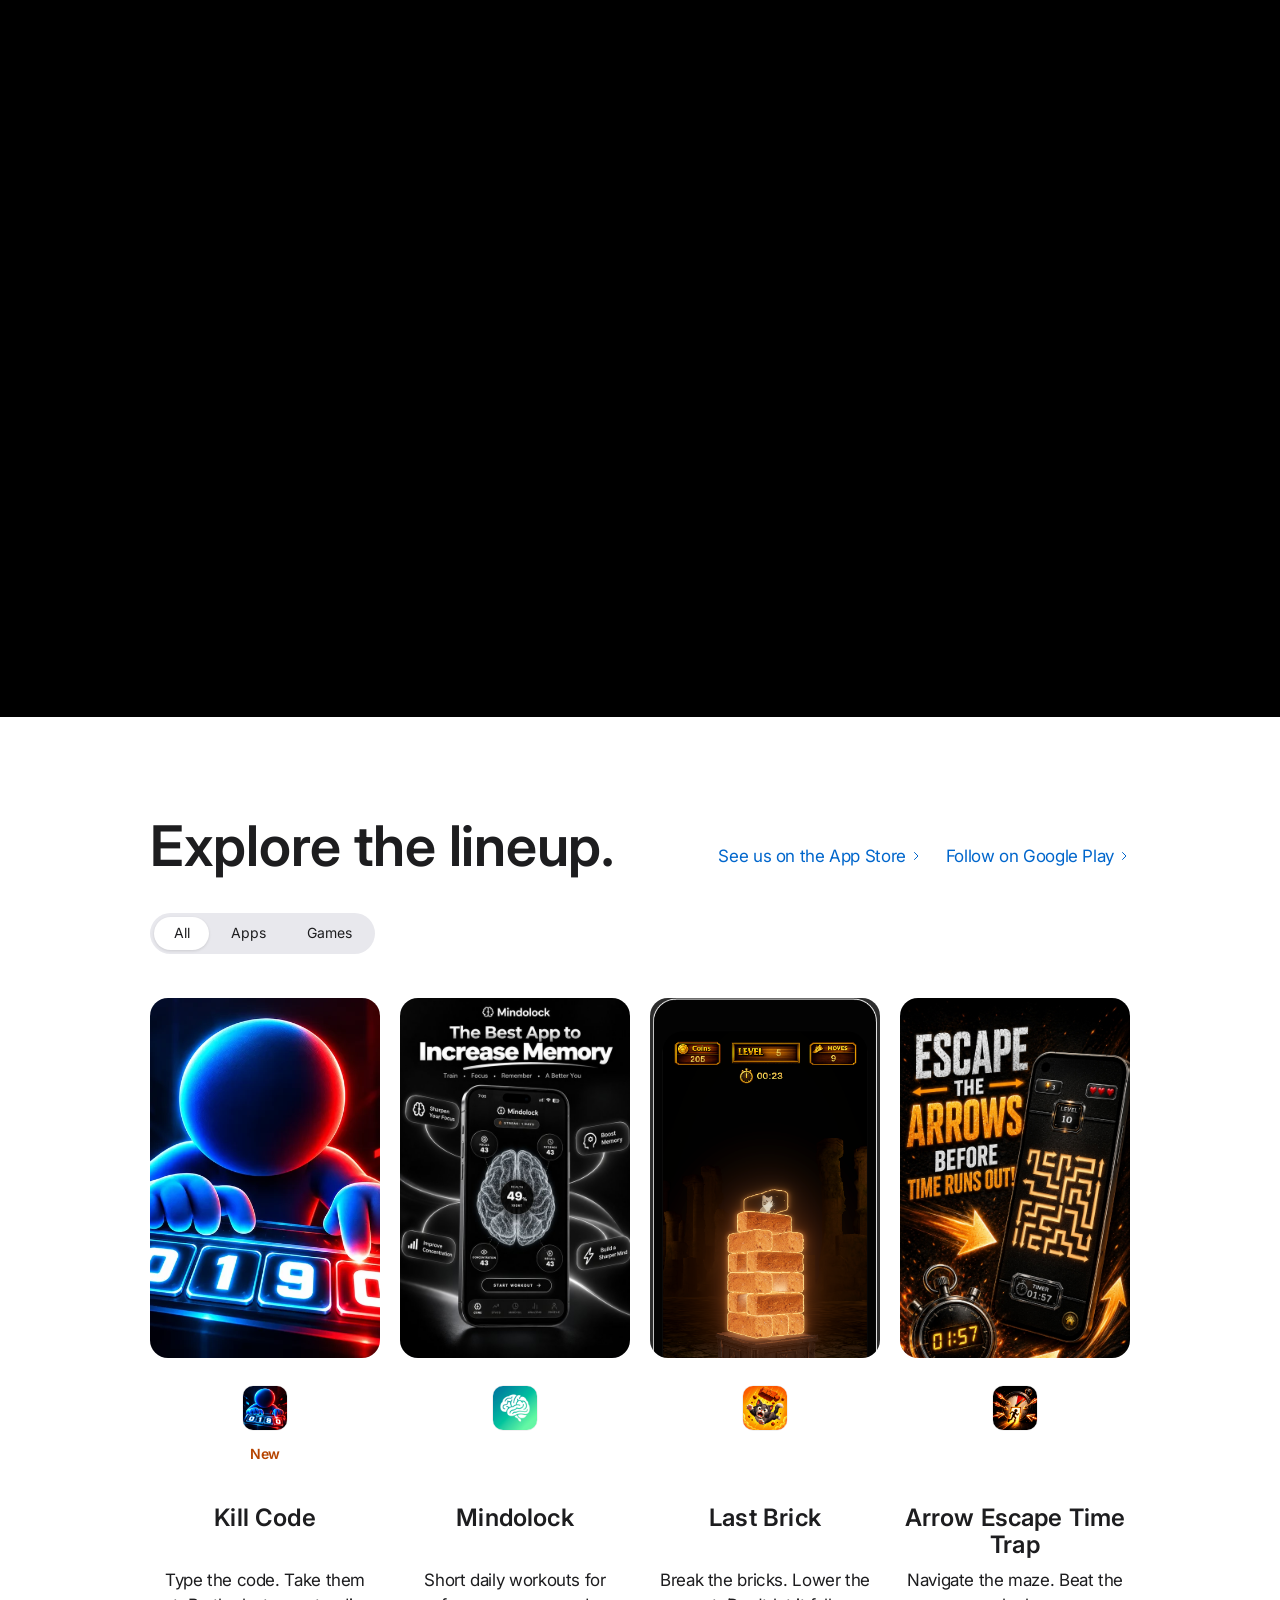
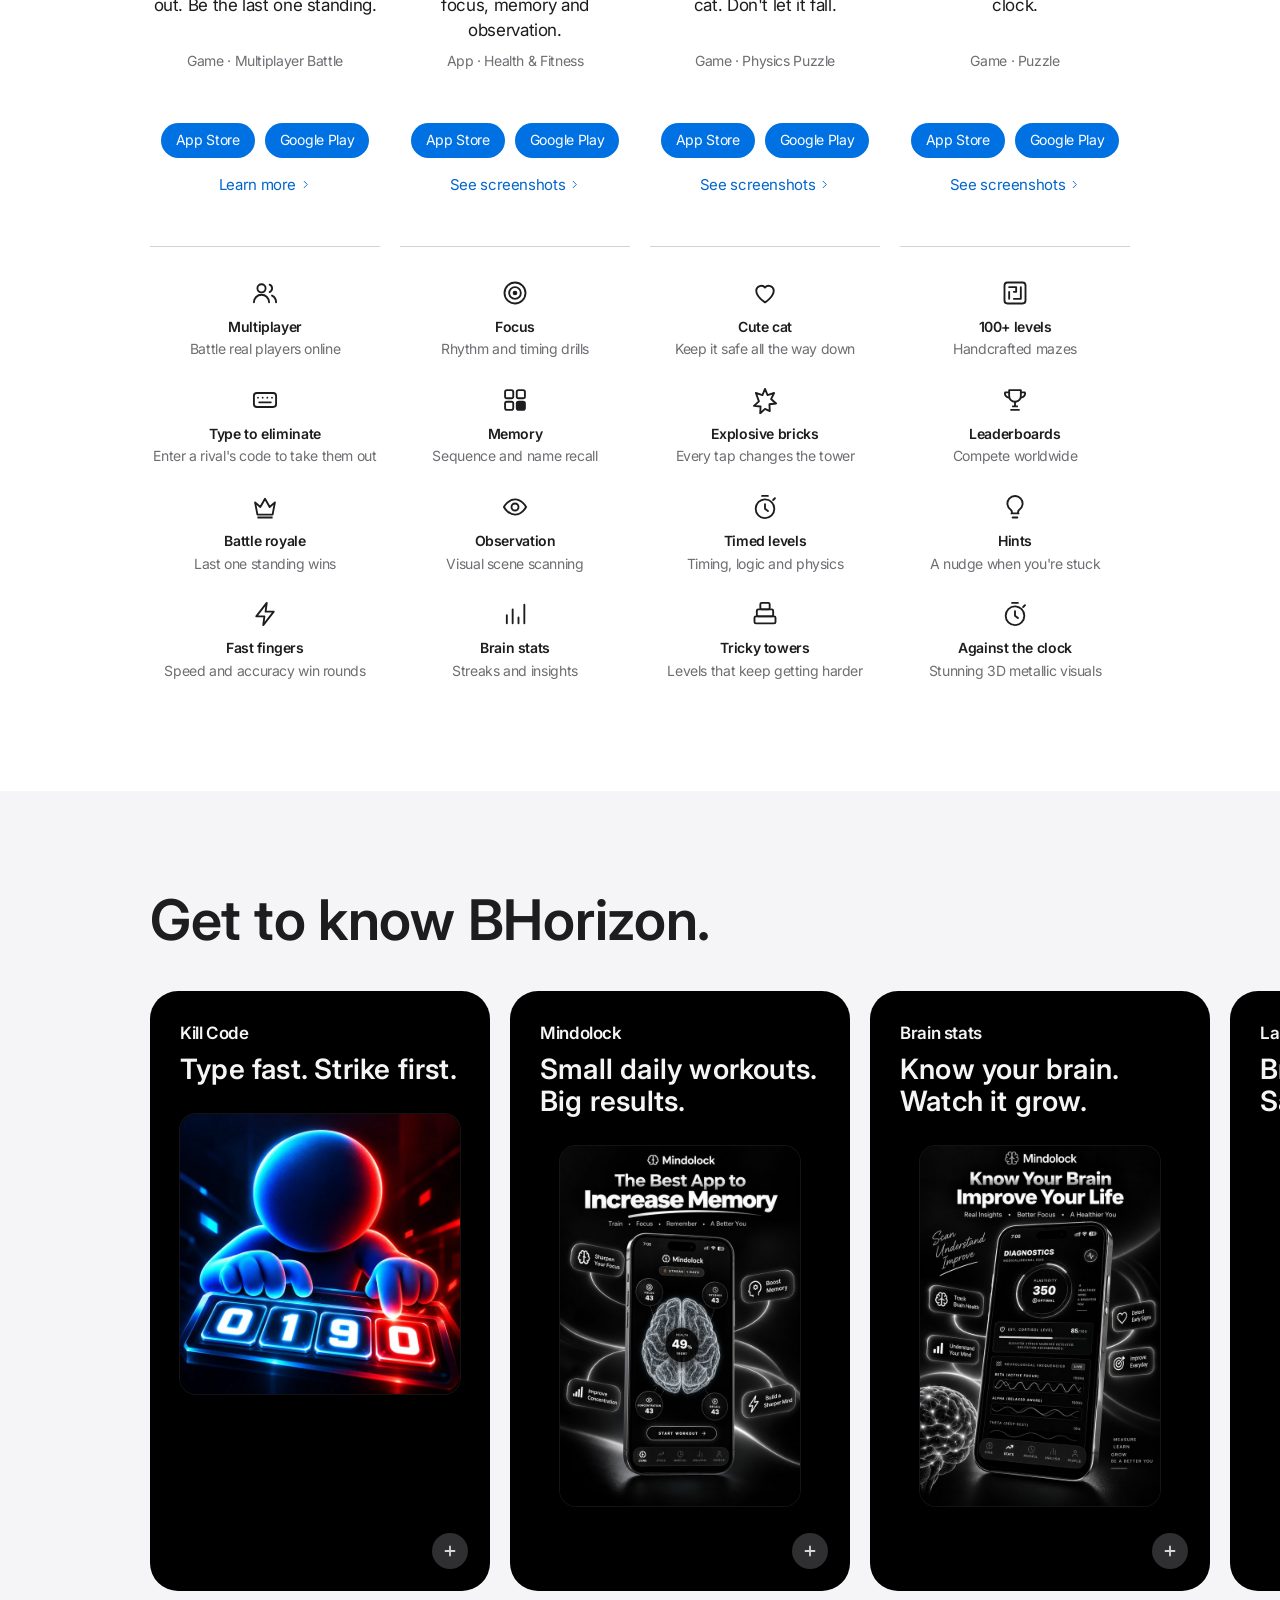
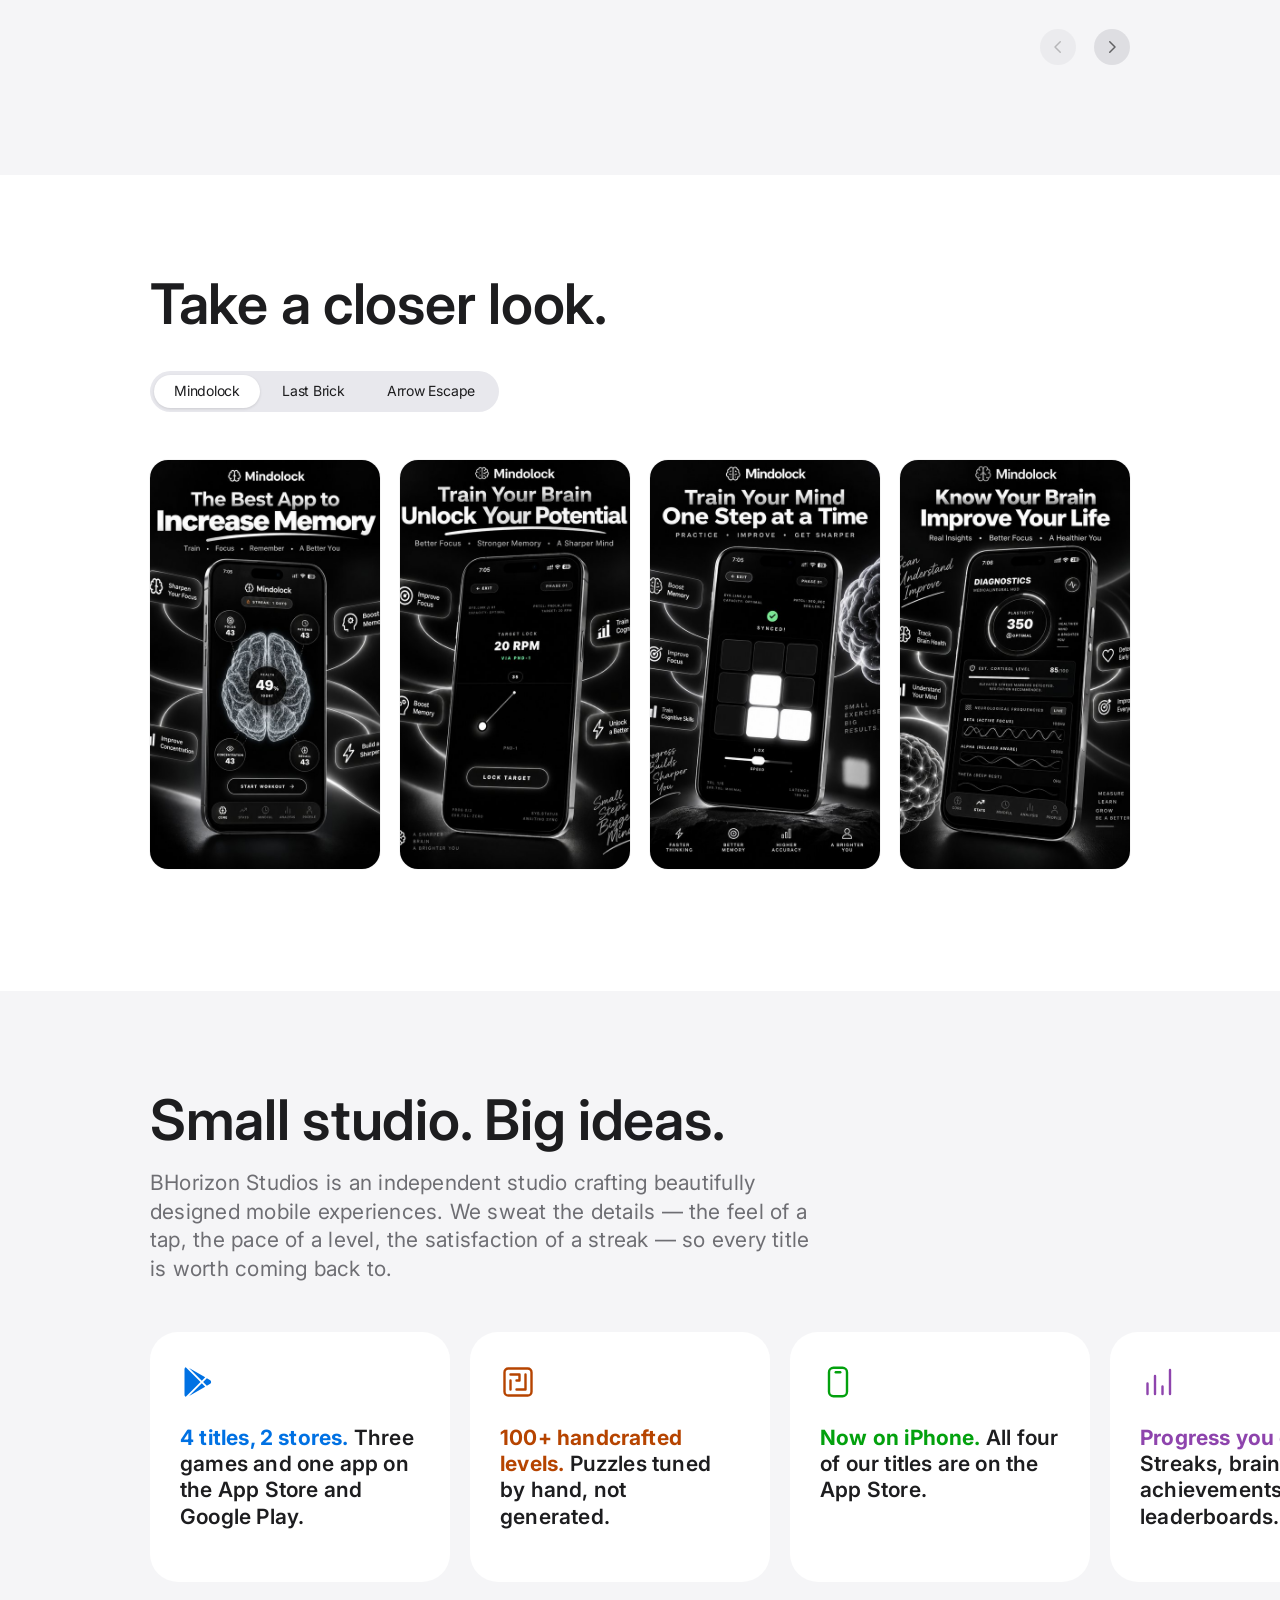
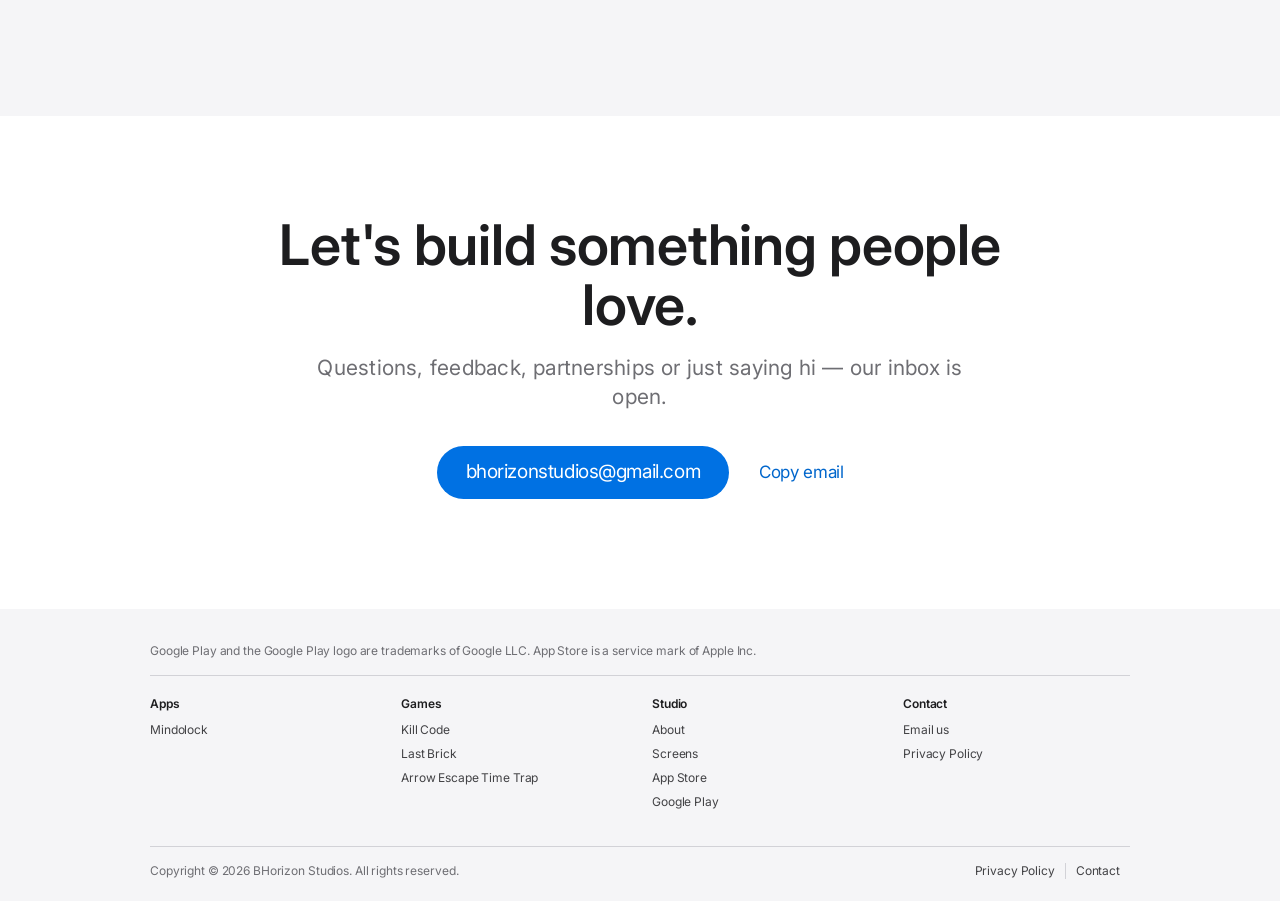
==== commit 3862b170: "Keep a single screenshot in the Mindolock hero banner Drop the two dimmed side screenshots (mindoloc" ====
--- a/index.html
+++ b/index.html
@@ -174,9 +174,7 @@
                 </div>
             </div>
             <div class="hero-phones" aria-hidden="true">
-                <img src="images/mindolock_ss2.jpg" alt="" class="hero-phone side">
                 <img src="images/mindolock_ss1.jpg" alt="" class="hero-phone main">
-                <img src="images/mindolock_ss4.jpg" alt="" class="hero-phone side">
             </div>
         </section>
 
--- a/style.css
+++ b/style.css
@@ -228,10 +228,9 @@
 }
 .hero-phone { width: auto; border-radius: 28px 28px 0 0; object-fit: cover; object-position: top; }
 .hero-phone.main { height: 460px; }
-.hero-phone.side { height: 380px; opacity: 0.55; }
 
 /* ── Scroll-scrubbed video ────────────────────────────────── */
-.scrolly { position: relative; height: 400vh; background: #000; color: #f5f5f7; }
+.scrolly { position: relative; height: 300vh; background: #000; color: #f5f5f7; }
 .scrolly-sticky {
     position: sticky; top: 0;
     height: 100vh; height: 100svh;
@@ -554,7 +553,6 @@
     .hero-sub { font-size: 21px; }
     .hero-phones { height: 380px; }
     .hero-phone.main { height: 380px; }
-    .hero-phone.side { height: 310px; }
 
     .section { padding: 72px 0 80px; }
     .section-title, .contact-title { font-size: 40px; }
@@ -585,7 +583,6 @@
     .hero-sub { font-size: 19px; }
     .hero-phones { height: 330px; gap: 12px; }
     .hero-phone.main { height: 330px; }
-    .hero-phone.side { height: 260px; }
     .hero .cta-row { gap: 12px; }
     .section-title, .contact-title { font-size: 32px; }
     .scrolly-caption { font-size: 32px; }
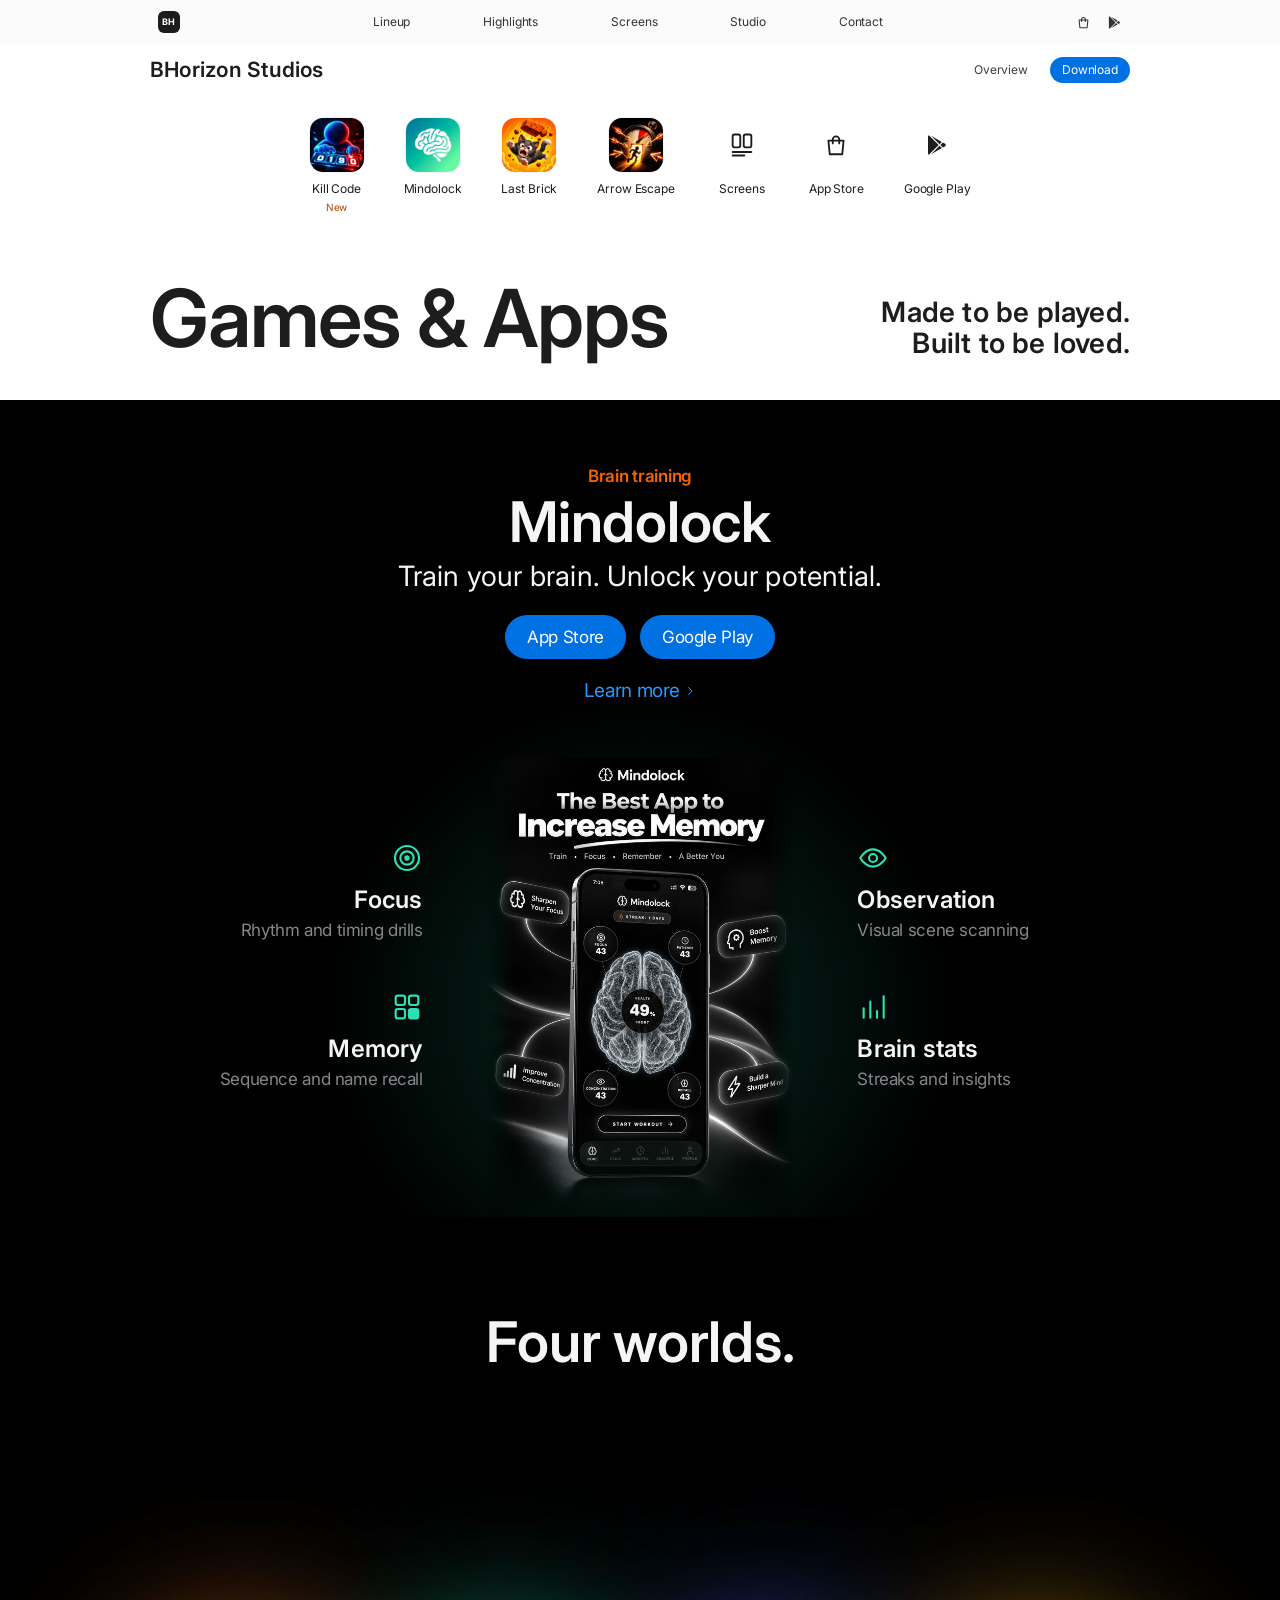
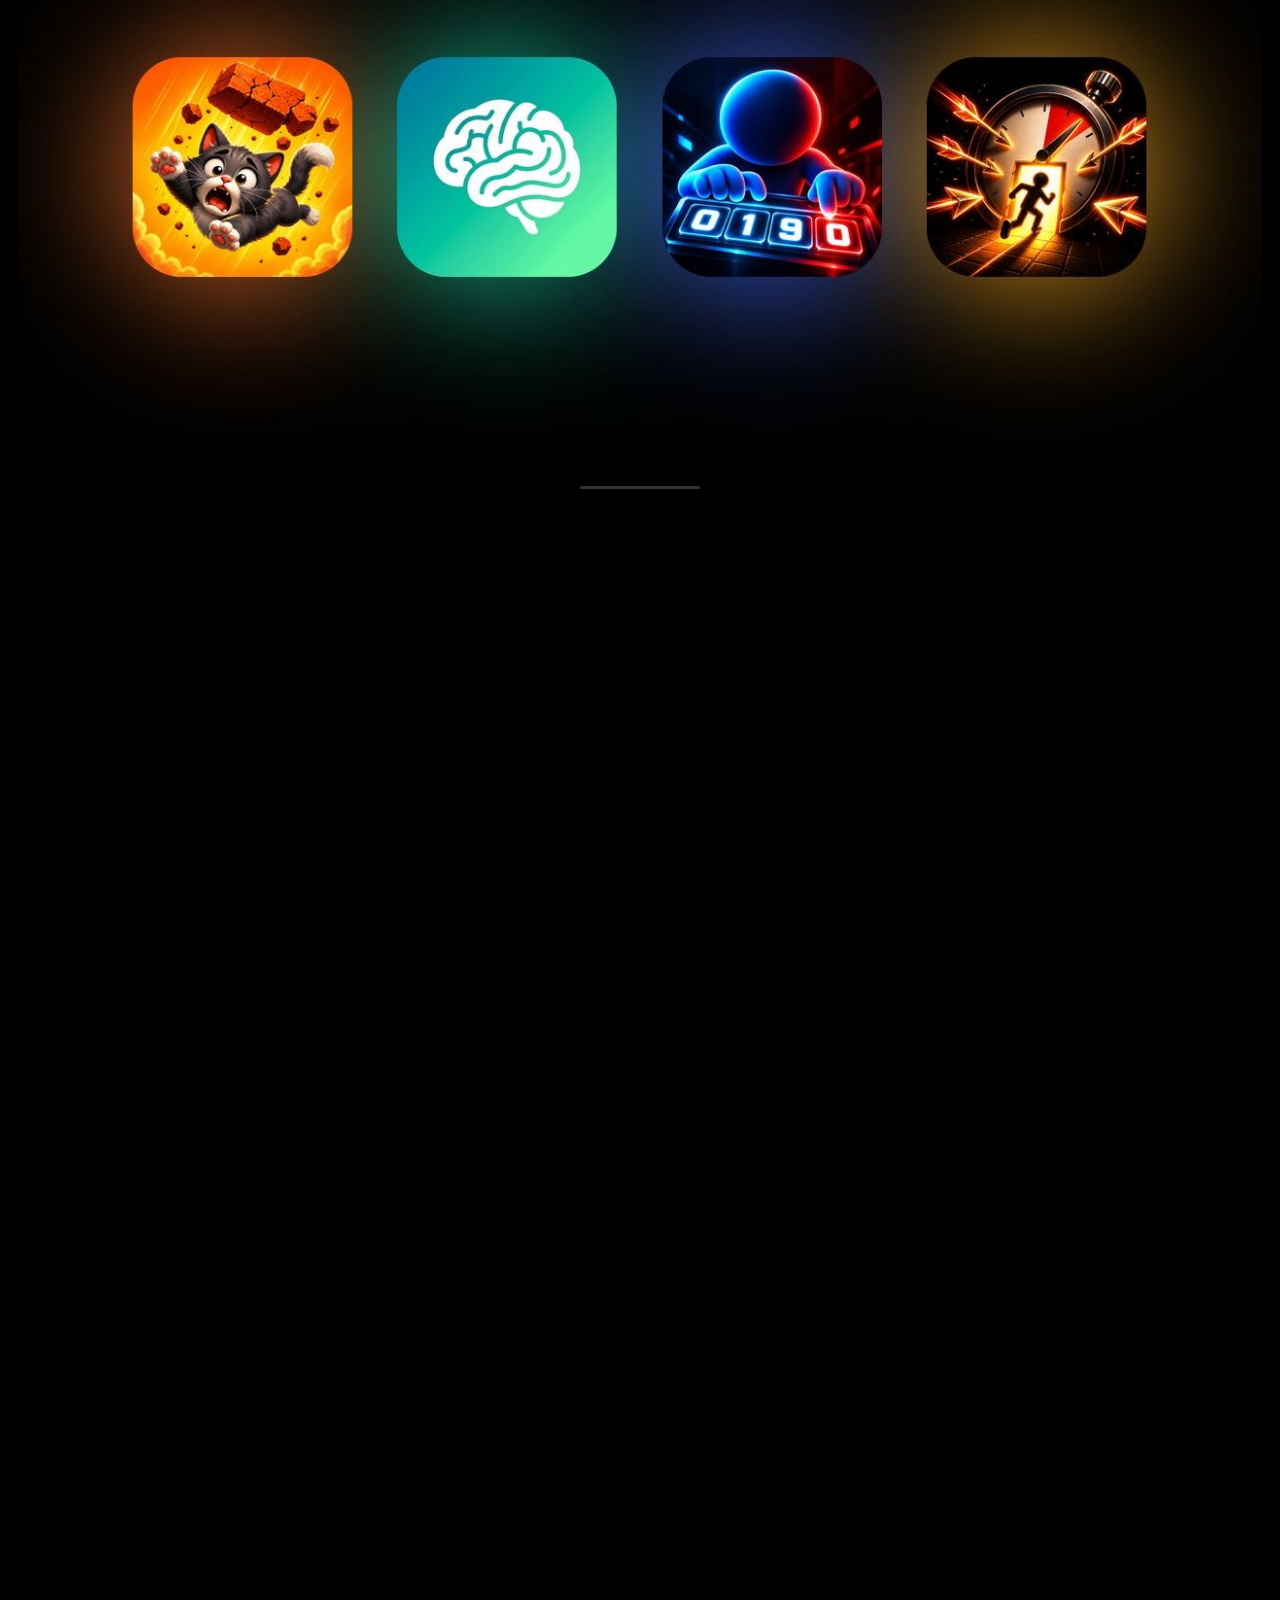
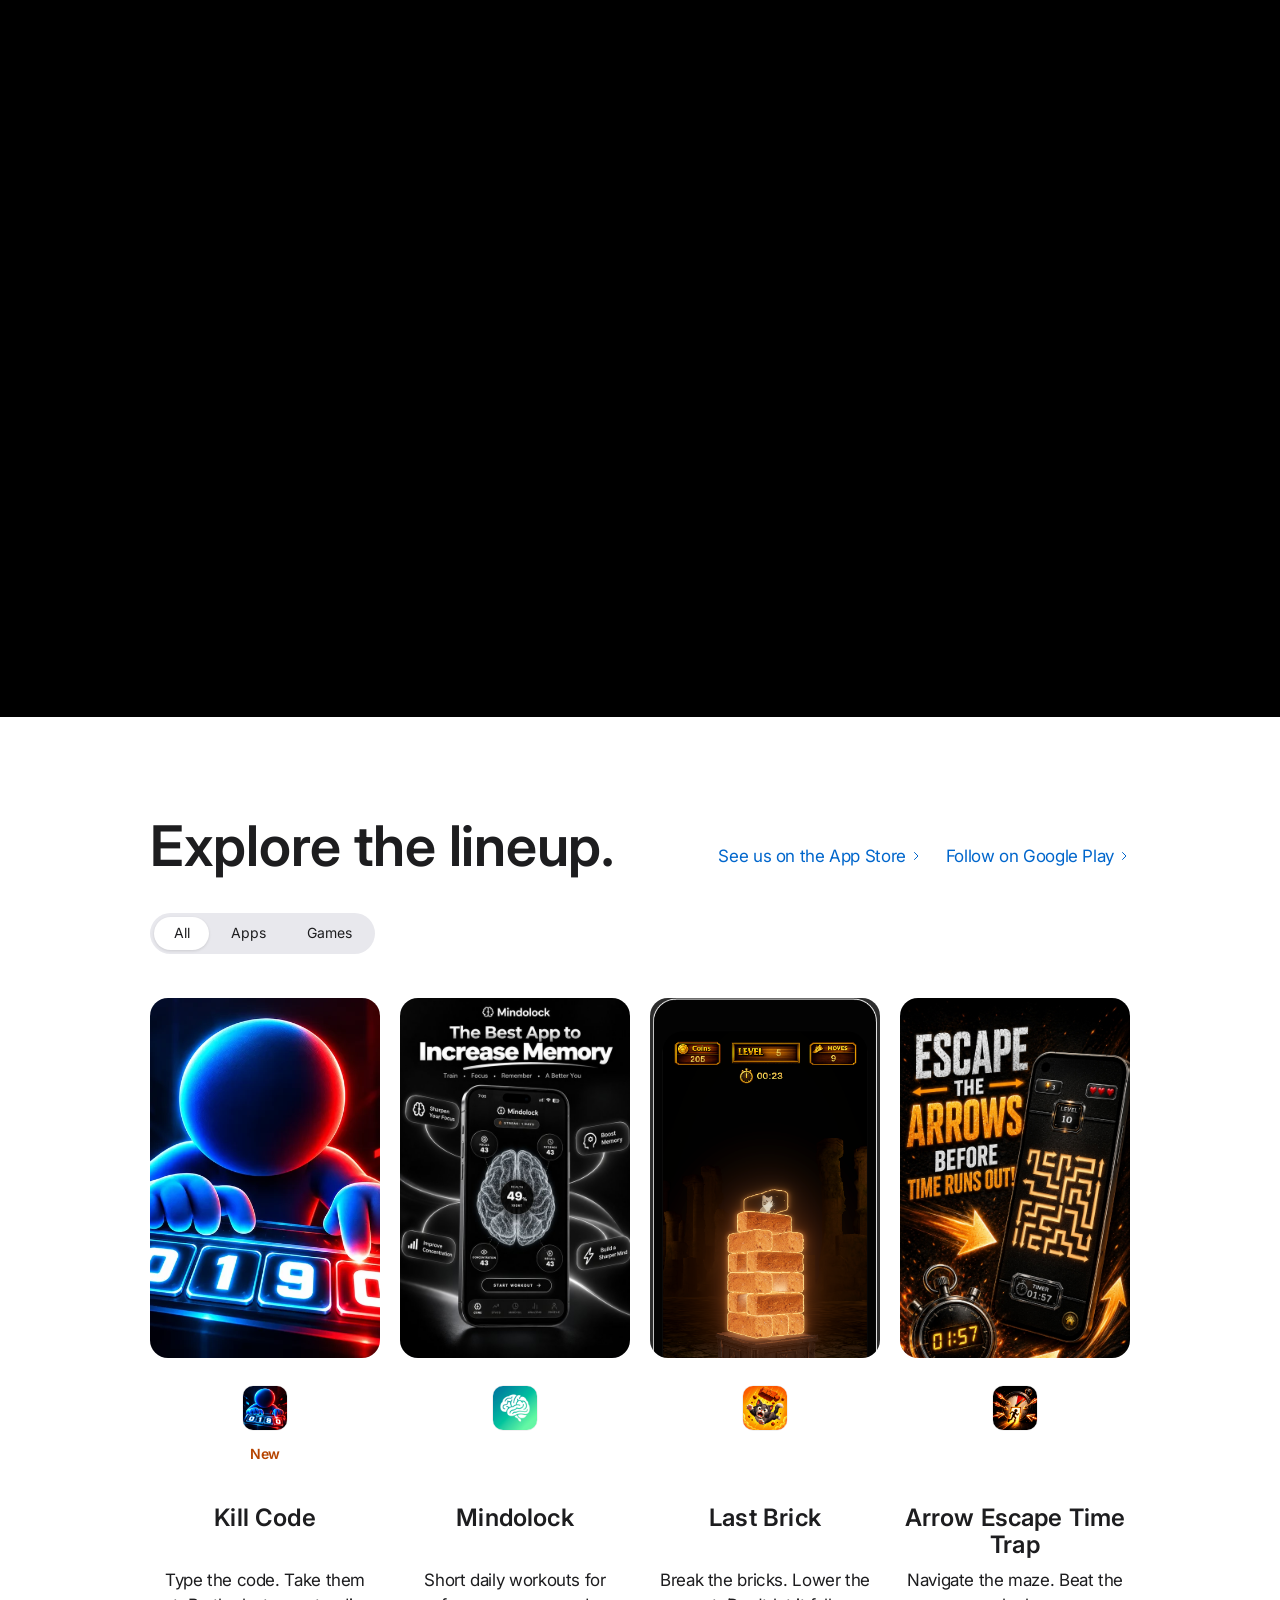
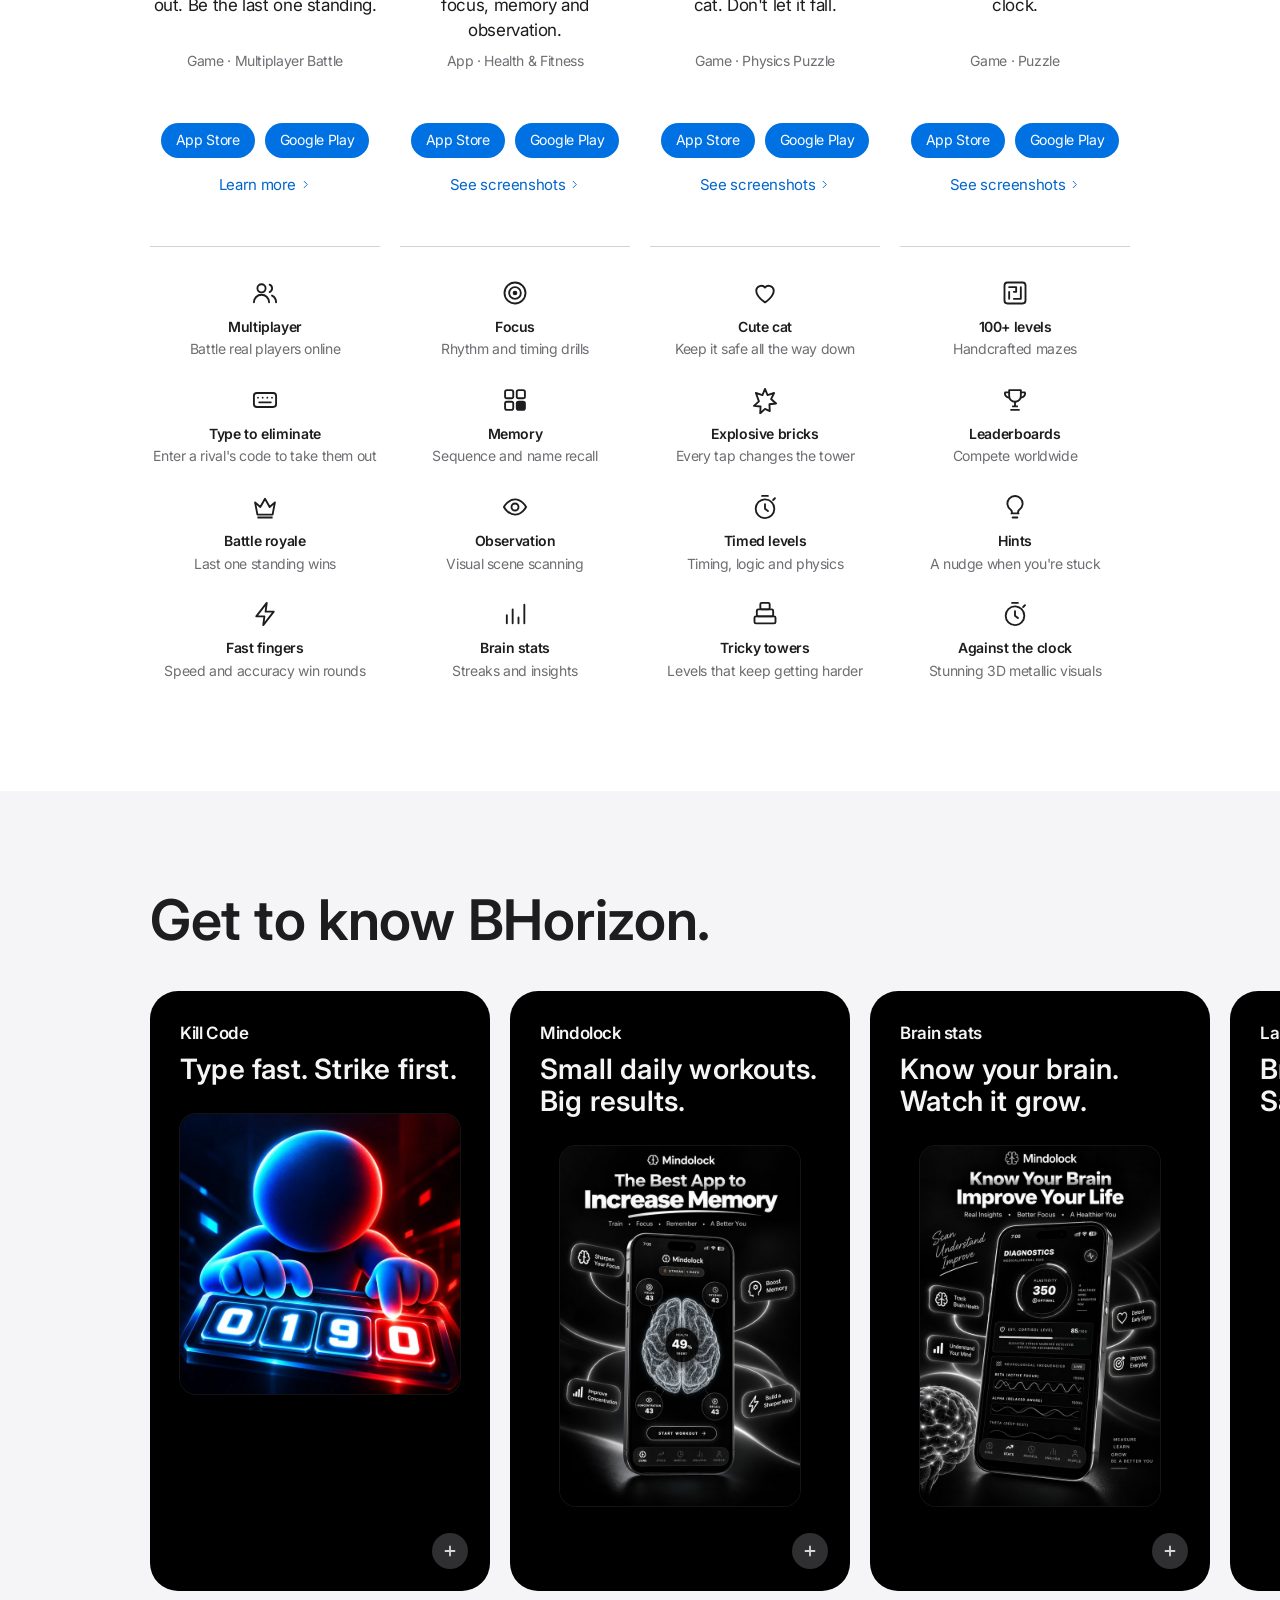
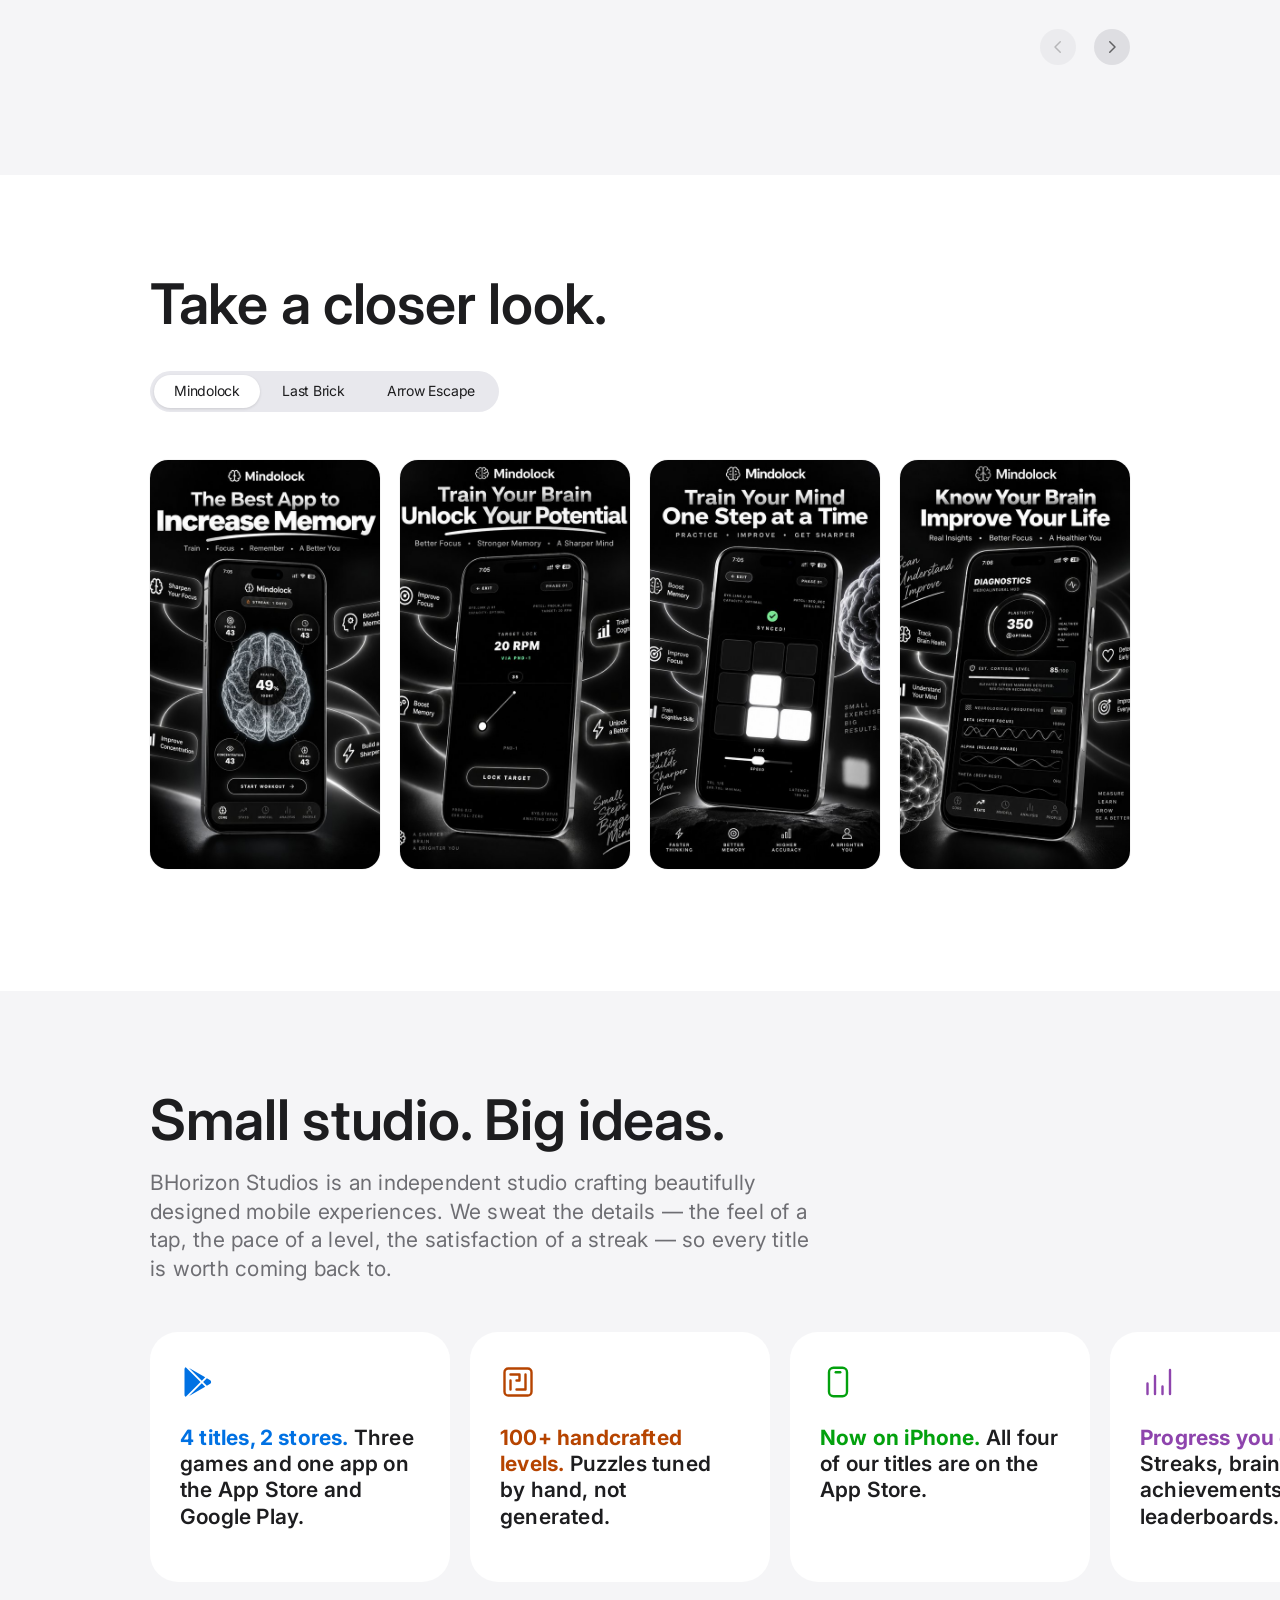
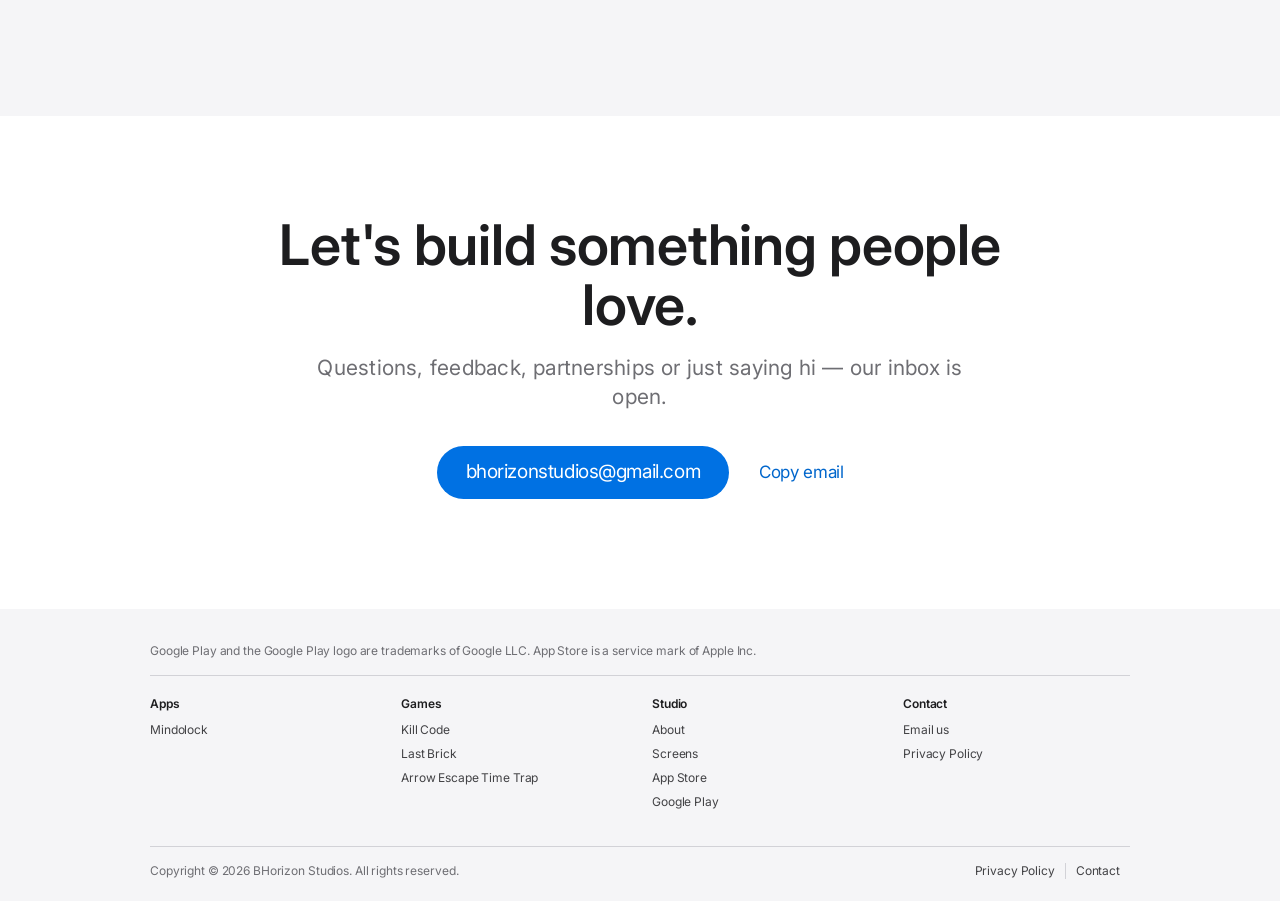
==== commit fd2b3370: "Fill the hero's empty sides with Mindolock features The single Mindolock screenshot left wide empty " ====
--- a/index.html
+++ b/index.html
@@ -173,8 +173,18 @@
                     <a href="#p-mindolock" class="text-link">Learn more <svg width="12" height="12" aria-hidden="true"><use href="#i-chevron"/></svg></a>
                 </div>
             </div>
-            <div class="hero-phones" aria-hidden="true">
-                <img src="images/mindolock_ss1.jpg" alt="" class="hero-phone main">
+            <div class="hero-stage">
+                <ul class="hero-feats hero-feats-left">
+                    <li><svg width="32" height="32" aria-hidden="true"><use href="#i-target"/></svg><b>Focus</b><span>Rhythm and timing drills</span></li>
+                    <li><svg width="32" height="32" aria-hidden="true"><use href="#i-memory"/></svg><b>Memory</b><span>Sequence and name recall</span></li>
+                </ul>
+                <div class="hero-phones" aria-hidden="true">
+                    <img src="images/mindolock_ss1.jpg" alt="" class="hero-phone main">
+                </div>
+                <ul class="hero-feats hero-feats-right">
+                    <li><svg width="32" height="32" aria-hidden="true"><use href="#i-eye"/></svg><b>Observation</b><span>Visual scene scanning</span></li>
+                    <li><svg width="32" height="32" aria-hidden="true"><use href="#i-chart"/></svg><b>Brain stats</b><span>Streaks and insights</span></li>
+                </ul>
             </div>
         </section>
 
--- a/style.css
+++ b/style.css
@@ -221,13 +221,41 @@
 .hero-more { margin-top: 18px; }
 .hero .text-link { color: var(--link-dark); font-size: 19px; }
 
+.hero-stage {
+    position: relative;
+    display: grid; grid-template-columns: 1fr auto 1fr; align-items: center; gap: 64px;
+    max-width: 1100px; margin: 52px auto 0;
+}
+/* Soft glow behind the phone */
+.hero-stage::before {
+    content: ""; position: absolute; left: 50%; top: 55%;
+    width: 720px; height: 720px; transform: translate(-50%, -50%);
+    background: radial-gradient(circle, rgba(34, 211, 166, 0.2), transparent 62%);
+    pointer-events: none;
+}
+.hero-feats { position: relative; display: flex; flex-direction: column; gap: 48px; padding-bottom: 40px; }
+.hero-feats-left { text-align: right; align-items: flex-end; }
+.hero-feats-right { text-align: left; align-items: flex-start; }
+.hero-feats li { display: flex; flex-direction: column; gap: 4px; max-width: 240px; }
+.hero-feats-left li { align-items: flex-end; }
+.hero-feats svg { color: #2fe0b5; margin-bottom: 8px; }
+.hero-feats b { font-size: 24px; line-height: 1.17; font-weight: 600; letter-spacing: 0.009em; color: #f5f5f7; }
+.hero-feats span { font-size: 17px; color: #86868b; }
+
 .hero-phones {
-    display: flex; justify-content: center; align-items: flex-end; gap: 22px;
-    margin-top: 52px;
+    position: relative;
+    display: flex; justify-content: center; align-items: flex-end;
+    height: 460px; align-self: end;
+}
+.hero-phone { width: auto; border-radius: 28px 28px 0 0; object-fit: cover; object-position: top; }
+.hero-phone.main {
     height: 460px;
-}
-.hero-phone { width: auto; border-radius: 28px 28px 0 0; object-fit: cover; object-position: top; }
-.hero-phone.main { height: 460px; }
+    /* Fade the screenshot's edges so its dark background melts into the glow */
+    -webkit-mask-image: linear-gradient(to right, transparent, #000 9%, #000 91%, transparent), linear-gradient(to bottom, #000 82%, transparent);
+    -webkit-mask-composite: source-in;
+    mask-image: linear-gradient(to right, transparent, #000 9%, #000 91%, transparent), linear-gradient(to bottom, #000 82%, transparent);
+    mask-composite: intersect;
+}
 
 /* ── Scroll-scrubbed video ────────────────────────────────── */
 .scrolly { position: relative; height: 300vh; background: #000; color: #f5f5f7; }
@@ -534,6 +562,9 @@
     .lineup { grid-template-columns: repeat(2, 1fr); max-width: calc(760px + var(--gutter) * 2); }
     .card img { height: 330px; }
     .model-media { height: 360px; }
+    .hero-stage { gap: 36px; }
+    .hero-feats b { font-size: 21px; }
+    .hero-feats span { font-size: 15px; }
 }
 
 @media (max-width: 833px) {
@@ -553,6 +584,22 @@
     .hero-sub { font-size: 21px; }
     .hero-phones { height: 380px; }
     .hero-phone.main { height: 380px; }
+
+    /* Features sit as a 2x2 grid above the phone */
+    .hero-stage {
+        grid-template-columns: 1fr 1fr; grid-template-areas: "left right" "phone phone";
+        gap: 28px 16px; margin-top: 40px;
+    }
+    .hero-stage::before { top: 70%; width: 520px; height: 520px; }
+    .hero-feats-left { grid-area: left; }
+    .hero-feats-right { grid-area: right; }
+    .hero-phones { grid-area: phone; }
+    .hero-feats, .hero-feats-left, .hero-feats-right { text-align: center; align-items: center; gap: 24px; padding-bottom: 0; }
+    .hero-feats-left li { align-items: center; }
+    .hero-feats li { align-items: center; }
+    .hero-feats svg { width: 26px; height: 26px; margin-bottom: 4px; }
+    .hero-feats b { font-size: 17px; }
+    .hero-feats span { font-size: 14px; }
 
     .section { padding: 72px 0 80px; }
     .section-title, .contact-title { font-size: 40px; }
@@ -581,7 +628,7 @@
     .segmented button { padding: 6px 14px; }
     .chapternav-items a { padding: 8px 10px 6px; }
     .hero-sub { font-size: 19px; }
-    .hero-phones { height: 330px; gap: 12px; }
+    .hero-phones { height: 330px; }
     .hero-phone.main { height: 330px; }
     .hero .cta-row { gap: 12px; }
     .section-title, .contact-title { font-size: 32px; }
